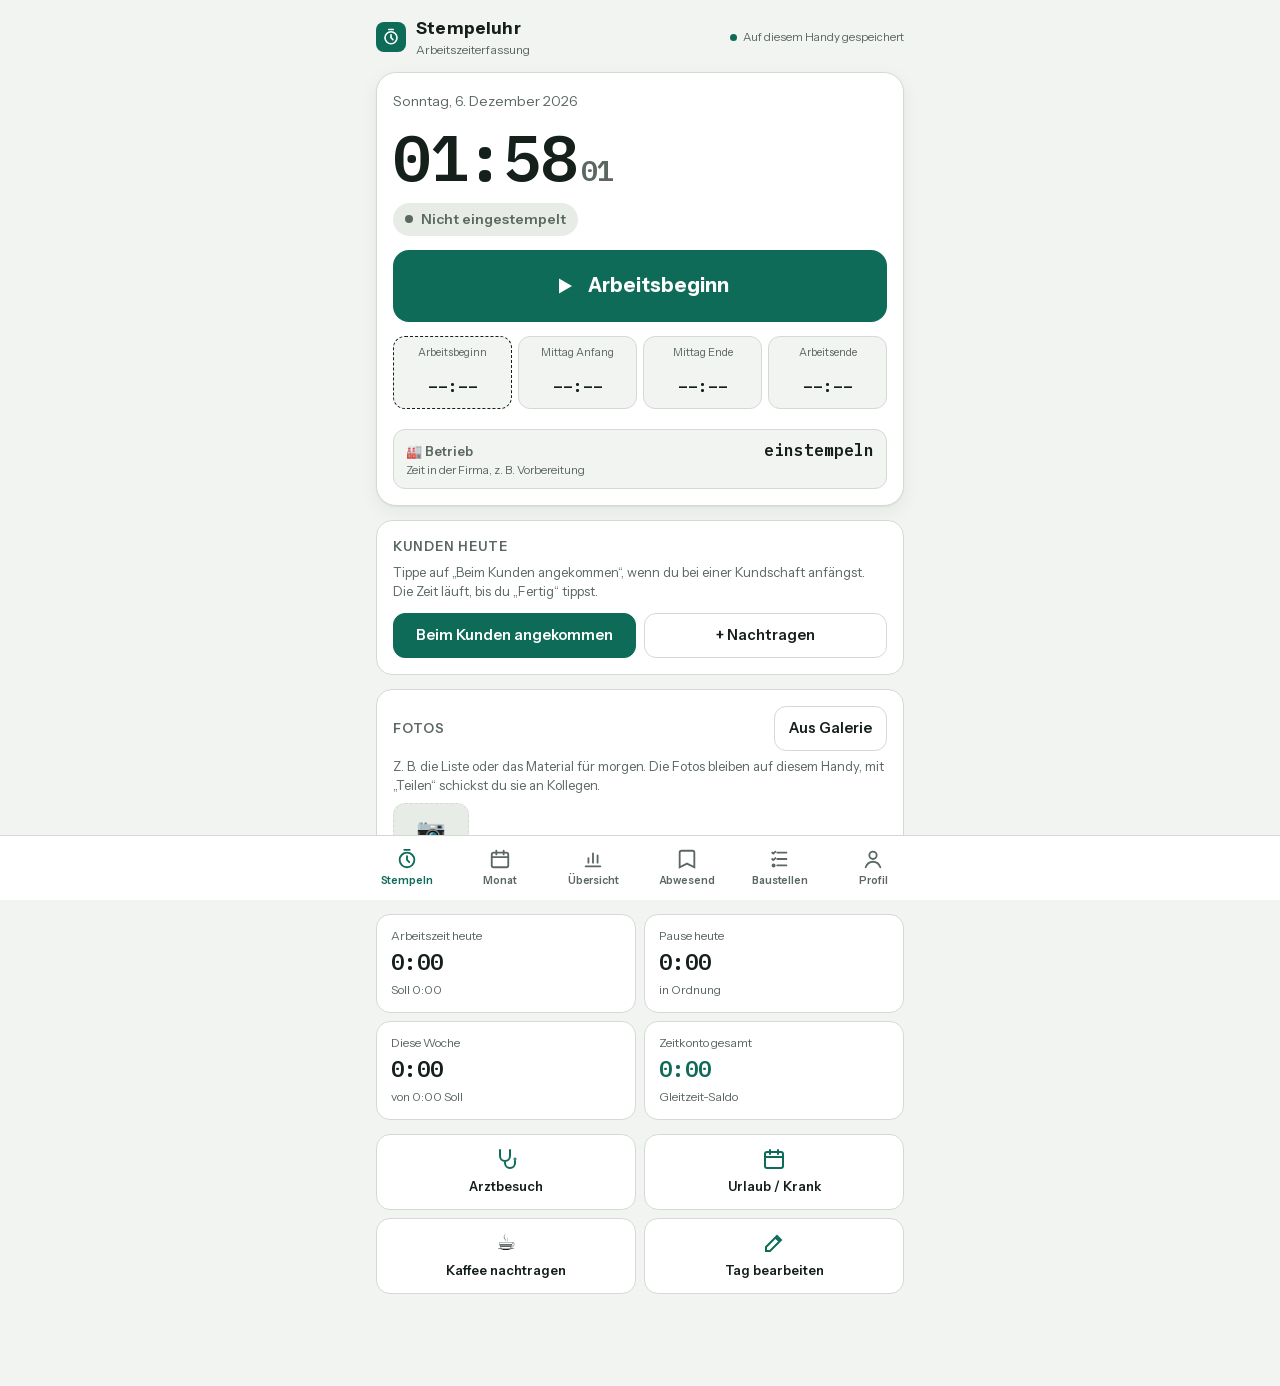
==== docs/index.html @ e5afd61f "v4.7: Firmencode ohne Groß/Klein und Leerzeichen, nach Code-Wechsel alles neu senden Co-Authored-By:" ====
<!doctype html><html lang="de"><head><meta charset="utf-8"><meta name="viewport" content="width=device-width,initial-scale=1,viewport-fit=cover"><title>Stempeluhr</title>
<link rel="manifest" href="manifest.webmanifest"><link rel="icon" href="icon-192.png"><link rel="apple-touch-icon" href="apple-touch-icon.png"><script>window.STEMPELUHR_OFFLINE=true;if("serviceWorker"in navigator)addEventListener("load",()=>navigator.serviceWorker.register("sw.js"));</script>
<style>:root{padding-top:env(safe-area-inset-top,0px);padding-bottom:env(safe-area-inset-bottom,0px)}body{margin:0;font:14px system-ui,sans-serif}img{max-width:100%}[hidden]{display:none!important}
@font-face {
  font-family: 'IBM Plex Mono';
  font-style: normal;
  font-weight: 500;
  font-display: block;
  src: url(fonts/f1.woff2) format('woff2');
  unicode-range: U+0100-02BA, U+02BD-02C5, U+02C7-02CC, U+02CE-02D7, U+02DD-02FF, U+0304, U+0308, U+0329, U+1D00-1DBF, U+1E00-1E9F, U+1EF2-1EFF, U+2020, U+20A0-20AB, U+20AD-20C4, U+2113, U+2C60-2C7F, U+A720-A7FF;
}
@font-face {
  font-family: 'IBM Plex Mono';
  font-style: normal;
  font-weight: 500;
  font-display: block;
  src: url(fonts/f2.woff2) format('woff2');
  unicode-range: U+0000-00FF, U+0131, U+0152-0153, U+02BB-02BC, U+02C6, U+02DA, U+02DC, U+0304, U+0308, U+0329, U+2000-206F, U+20AC, U+2122, U+2191, U+2193, U+2212, U+2215, U+FEFF, U+FFFD;
}
@font-face {
  font-family: 'IBM Plex Mono';
  font-style: normal;
  font-weight: 600;
  font-display: block;
  src: url(fonts/f3.woff2) format('woff2');
  unicode-range: U+0100-02BA, U+02BD-02C5, U+02C7-02CC, U+02CE-02D7, U+02DD-02FF, U+0304, U+0308, U+0329, U+1D00-1DBF, U+1E00-1E9F, U+1EF2-1EFF, U+2020, U+20A0-20AB, U+20AD-20C4, U+2113, U+2C60-2C7F, U+A720-A7FF;
}
@font-face {
  font-family: 'IBM Plex Mono';
  font-style: normal;
  font-weight: 600;
  font-display: block;
  src: url(fonts/f4.woff2) format('woff2');
  unicode-range: U+0000-00FF, U+0131, U+0152-0153, U+02BB-02BC, U+02C6, U+02DA, U+02DC, U+0304, U+0308, U+0329, U+2000-206F, U+20AC, U+2122, U+2191, U+2193, U+2212, U+2215, U+FEFF, U+FFFD;
}
@font-face {
  font-family: 'Instrument Sans';
  font-style: normal;
  font-weight: 400;
  font-stretch: 100%;
  font-display: block;
  src: url(fonts/f6.woff2) format('woff2');
  unicode-range: U+0100-02BA, U+02BD-02C5, U+02C7-02CC, U+02CE-02D7, U+02DD-02FF, U+0304, U+0308, U+0329, U+1D00-1DBF, U+1E00-1E9F, U+1EF2-1EFF, U+2020, U+20A0-20AB, U+20AD-20C4, U+2113, U+2C60-2C7F, U+A720-A7FF;
}
@font-face {
  font-family: 'Instrument Sans';
  font-style: normal;
  font-weight: 400;
  font-stretch: 100%;
  font-display: block;
  src: url(fonts/f5.woff2) format('woff2');
  unicode-range: U+0000-00FF, U+0131, U+0152-0153, U+02BB-02BC, U+02C6, U+02DA, U+02DC, U+0304, U+0308, U+0329, U+2000-206F, U+20AC, U+2122, U+2191, U+2193, U+2212, U+2215, U+FEFF, U+FFFD;
}
@font-face {
  font-family: 'Instrument Sans';
  font-style: normal;
  font-weight: 500;
  font-stretch: 100%;
  font-display: block;
  src: url(fonts/f6.woff2) format('woff2');
  unicode-range: U+0100-02BA, U+02BD-02C5, U+02C7-02CC, U+02CE-02D7, U+02DD-02FF, U+0304, U+0308, U+0329, U+1D00-1DBF, U+1E00-1E9F, U+1EF2-1EFF, U+2020, U+20A0-20AB, U+20AD-20C4, U+2113, U+2C60-2C7F, U+A720-A7FF;
}
@font-face {
  font-family: 'Instrument Sans';
  font-style: normal;
  font-weight: 500;
  font-stretch: 100%;
  font-display: block;
  src: url(fonts/f5.woff2) format('woff2');
  unicode-range: U+0000-00FF, U+0131, U+0152-0153, U+02BB-02BC, U+02C6, U+02DA, U+02DC, U+0304, U+0308, U+0329, U+2000-206F, U+20AC, U+2122, U+2191, U+2193, U+2212, U+2215, U+FEFF, U+FFFD;
}
@font-face {
  font-family: 'Instrument Sans';
  font-style: normal;
  font-weight: 600;
  font-stretch: 100%;
  font-display: block;
  src: url(fonts/f6.woff2) format('woff2');
  unicode-range: U+0100-02BA, U+02BD-02C5, U+02C7-02CC, U+02CE-02D7, U+02DD-02FF, U+0304, U+0308, U+0329, U+1D00-1DBF, U+1E00-1E9F, U+1EF2-1EFF, U+2020, U+20A0-20AB, U+20AD-20C4, U+2113, U+2C60-2C7F, U+A720-A7FF;
}
@font-face {
  font-family: 'Instrument Sans';
  font-style: normal;
  font-weight: 600;
  font-stretch: 100%;
  font-display: block;
  src: url(fonts/f5.woff2) format('woff2');
  unicode-range: U+0000-00FF, U+0131, U+0152-0153, U+02BB-02BC, U+02C6, U+02DA, U+02DC, U+0304, U+0308, U+0329, U+2000-206F, U+20AC, U+2122, U+2191, U+2193, U+2212, U+2215, U+FEFF, U+FFFD;
}
@font-face {
  font-family: 'Instrument Sans';
  font-style: normal;
  font-weight: 700;
  font-stretch: 100%;
  font-display: block;
  src: url(fonts/f6.woff2) format('woff2');
  unicode-range: U+0100-02BA, U+02BD-02C5, U+02C7-02CC, U+02CE-02D7, U+02DD-02FF, U+0304, U+0308, U+0329, U+1D00-1DBF, U+1E00-1E9F, U+1EF2-1EFF, U+2020, U+20A0-20AB, U+20AD-20C4, U+2113, U+2C60-2C7F, U+A720-A7FF;
}
@font-face {
  font-family: 'Instrument Sans';
  font-style: normal;
  font-weight: 700;
  font-stretch: 100%;
  font-display: block;
  src: url(fonts/f5.woff2) format('woff2');
  unicode-range: U+0000-00FF, U+0131, U+0152-0153, U+02BB-02BC, U+02C6, U+02DA, U+02DC, U+0304, U+0308, U+0329, U+2000-206F, U+20AC, U+2122, U+2191, U+2193, U+2212, U+2215, U+FEFF, U+FFFD;
}</style><meta name="theme-color" content="#0E6B57">
<meta name="apple-mobile-web-app-capable" content="yes">
<style>
/* Layout: one-screen phone app, scrolling content, fixed bottom tab bar, bottom sheets for editing */
:root {
  --bg: #F2F4F1;
  --surface: #FFFFFF;
  --surface-2: #E8ECE7;
  --ink: #15201B;
  --muted: #5B6862;
  --line: #D4DAD3;
  --accent: #0E6B57;
  --accent-ink: #FFFFFF;
  --accent-soft: #D6EBE3;
  --break: #A86200;
  --break-soft: #F6E6C9;
  --danger: #B3261E;
  --danger-soft: #F8DEDA;
  --blue: #2B5BA6;
  --blue-soft: #DCE6F6;
  --violet: #6A4BA8;
  --violet-soft: #E7E0F5;
  --shadow: 0 1px 2px rgba(20,32,27,.06), 0 6px 20px rgba(20,32,27,.06);
  --f-ui: "Instrument Sans", system-ui, -apple-system, "Segoe UI", Roboto, sans-serif;
  --f-num: "IBM Plex Mono", ui-monospace, "SF Mono", Menlo, Consolas, monospace;
  --nav-h: 64px;
}
@media (prefers-color-scheme: dark) {
  :root:not([data-theme="light"]) {
    --bg: #0E1412; --surface: #172019; --surface-2: #212C27; --ink: #E6ECE8; --muted: #9AA7A0; --line: #2D3934;
    --accent: #4FC3A1; --accent-ink: #062219; --accent-soft: #163A30;
    --break: #E9A949; --break-soft: #3A2B12; --danger: #F2877E; --danger-soft: #3E1D1A;
    --blue: #8DB2F0; --blue-soft: #1D2C45; --violet: #B9A2EC; --violet-soft: #2C2343;
    --shadow: 0 1px 2px rgba(0,0,0,.3); color-scheme: dark;
  }
}
:root[data-theme="dark"] {
  --bg: #0E1412; --surface: #172019; --surface-2: #212C27; --ink: #E6ECE8; --muted: #9AA7A0; --line: #2D3934;
  --accent: #4FC3A1; --accent-ink: #062219; --accent-soft: #163A30;
  --break: #E9A949; --break-soft: #3A2B12; --danger: #F2877E; --danger-soft: #3E1D1A;
  --blue: #8DB2F0; --blue-soft: #1D2C45; --violet: #B9A2EC; --violet-soft: #2C2343;
  --shadow: 0 1px 2px rgba(0,0,0,.3); color-scheme: dark;
}
* { box-sizing: border-box; }
html, body { height: 100%; }
body { background: var(--bg); color: var(--ink); font-family: var(--f-ui); font-size: 15px; line-height: 1.45; -webkit-tap-highlight-color: transparent; }
button, input, select, textarea { font: inherit; color: inherit; }
button { cursor: pointer; }
:focus-visible { outline: 2px solid var(--accent); outline-offset: 2px; }
.num { font-family: var(--f-num); font-variant-numeric: tabular-nums; }

.app { max-width: 560px; margin: 0 auto; padding-left: max(16px, env(safe-area-inset-left, 0px)); padding-right: max(16px, env(safe-area-inset-right, 0px)); padding-block: 12px calc(var(--nav-h) + 28px + env(safe-area-inset-bottom, 0px)); }
.topbar { display: flex; align-items: center; justify-content: space-between; gap: 12px; padding-block: 4px 14px; }
.brand { display: flex; align-items: center; gap: 10px; min-width: 0; }
.brand-mark { width: 30px; height: 30px; border-radius: 8px; background: var(--accent); color: var(--accent-ink); display: grid; place-items: center; flex: none; }
.brand h1 { font-size: 17px; margin: 0; letter-spacing: .01em; }
.brand small { display: block; color: var(--muted); font-size: 12px; white-space: nowrap; overflow: hidden; text-overflow: ellipsis; }
.sync { font-size: 11.5px; color: var(--muted); display: inline-flex; align-items: center; gap: 6px; white-space: nowrap; }
.sync i { width: 7px; height: 7px; border-radius: 50%; background: var(--muted); display: inline-block; }
.sync.cloud i { background: var(--accent); }
.sync.local i { background: var(--break); }
.sync.device i { background: var(--accent); }

.view { display: grid; gap: 14px; }
.card { background: var(--surface); border: 1px solid var(--line); border-radius: 16px; padding: 16px; }
.card h2 { font-size: 13px; text-transform: uppercase; letter-spacing: .07em; color: var(--muted); margin: 0 0 10px; font-weight: 600; }
.row { display: flex; align-items: center; justify-content: space-between; gap: 10px; }

/* Heute */
.clock-card { background: var(--surface); border: 1px solid var(--line); border-radius: 20px; padding: 18px 16px 16px; box-shadow: var(--shadow); display: grid; gap: 14px; }
.clock-date { color: var(--muted); font-size: 14px; }
.clock { font-family: var(--f-num); font-size: clamp(44px, 15vw, 64px); font-weight: 600; letter-spacing: -.02em; line-height: 1; font-variant-numeric: tabular-nums; }
.clock .sec { font-size: .45em; color: var(--muted); margin-left: 4px; }
.status { display: inline-flex; align-items: center; gap: 8px; padding: 6px 12px; border-radius: 999px; font-weight: 600; font-size: 14px; width: fit-content; background: var(--surface-2); color: var(--muted); }
.status i { width: 8px; height: 8px; border-radius: 50%; background: currentColor; }
.status.work { background: var(--accent-soft); color: var(--accent); }
.status.work i { animation: pulse 1.6s ease-in-out infinite; }
.status.pause { background: var(--break-soft); color: var(--break); }
@keyframes pulse { 50% { opacity: .35; } }
@media (prefers-reduced-motion: reduce) { .status.work i { animation: none; } }
.big-btn { width: 100%; min-height: 72px; border: 0; border-radius: 16px; font-size: 20px; font-weight: 700; display: flex; align-items: center; justify-content: center; gap: 12px; background: var(--accent); color: var(--accent-ink); transition: transform .08s; }
.big-btn:active { transform: scale(.985); }
.big-btn.pause { background: var(--break); color: var(--surface); }
.big-btn.end { background: var(--ink); color: var(--bg); }
.big-btn.done { background: var(--surface-2); color: var(--muted); font-size: 16px; font-weight: 600; }
.btn-row { display: flex; gap: 8px; flex-wrap: wrap; }
.btn { border: 1px solid var(--line); background: var(--surface); border-radius: 12px; padding: 11px 14px; font-weight: 600; font-size: 14.5px; min-height: 44px; display: inline-flex; align-items: center; justify-content: center; gap: 8px; }
.btn.grow { flex: 1 1 0; }
.btn.primary { background: var(--accent); color: var(--accent-ink); border-color: var(--accent); }
.btn.danger { color: var(--danger); border-color: var(--danger); background: transparent; }
.btn.ghost { border-color: transparent; background: transparent; color: var(--muted); }
.btn svg, .big-btn svg { flex: none; }

.stamps { display: grid; grid-template-columns: repeat(4, minmax(0,1fr)); gap: 6px; }
.stamp { border: 1px solid var(--line); border-radius: 12px; padding: 9px 6px; text-align: center; background: var(--bg); }
.stamp span { display: block; font-size: 11px; hyphens: auto; overflow-wrap: anywhere; color: var(--muted); line-height: 1.2; min-height: 2.4em; }
.stamp b { display: block; font-family: var(--f-num); font-size: 17px; font-weight: 600; margin-top: 2px; }
.stamp.set { border-color: var(--accent); background: var(--accent-soft); }
.stamp.set span { color: var(--accent); }
.stamp.next { border-style: dashed; border-color: var(--ink); }
.stamp-betr { width: 100%; margin-top: 6px; display: grid; grid-template-columns: auto 1fr; grid-template-areas: "l v" "s s"; gap: 0 10px; align-items: baseline; text-align: left; border: 1px solid var(--line); border-radius: 12px; padding: 9px 12px; background: var(--bg); color: inherit; font: inherit; }
.stamp-betr span { grid-area: l; font-size: 13px; font-weight: 600; color: var(--muted); }
.stamp-betr b { grid-area: v; text-align: right; font-family: var(--f-num); font-size: 16px; font-weight: 600; }
.stamp-betr small { grid-area: s; font-size: 11.5px; color: var(--muted); }
.stamp-betr.set { border-color: var(--accent); background: var(--accent-soft); }
.stamp-betr.run { border-color: var(--blue); background: var(--blue-soft); }
.stamp-betr.run span, .stamp-betr.run b { color: var(--blue); }

.tiles { display: grid; grid-template-columns: repeat(2, minmax(0,1fr)); gap: 8px; }
.tile { background: var(--surface); border: 1px solid var(--line); border-radius: 14px; padding: 12px 14px; min-width: 0; }
.tile span { display: block; font-size: 12px; color: var(--muted); }
.tile b { display: block; font-family: var(--f-num); font-size: 22px; font-weight: 600; margin-top: 2px; font-variant-numeric: tabular-nums; }
.tile small { color: var(--muted); font-size: 12px; }
.pos { color: var(--accent); }
.neg { color: var(--danger); }

.note { border-radius: 12px; padding: 10px 12px; font-size: 13.5px; background: var(--break-soft); color: var(--ink); border: 1px solid var(--break); }
.note.info { background: var(--blue-soft); border-color: var(--blue); }
.hint { font-size: 13px; color: var(--muted); margin: 0; }

.quick { display: grid; grid-template-columns: repeat(2, minmax(0,1fr)); gap: 8px; }
.quick button { border: 1px solid var(--line); background: var(--surface); border-radius: 14px; padding: 12px 6px; display: grid; justify-items: center; gap: 6px; font-size: 13px; font-weight: 600; min-height: 76px; }
.quick button svg { color: var(--accent); }
.quick button .qi { font-size: 22px; line-height: 24px; }

/* Chips */
.chip { display: inline-flex; align-items: center; padding: 2px 8px; border-radius: 999px; font-size: 12px; font-weight: 600; white-space: nowrap; background: var(--surface-2); color: var(--muted); }
.chip.k-work { background: var(--accent-soft); color: var(--accent); }
.chip.k-blue { background: var(--blue-soft); color: var(--blue); }
.chip.k-red { background: var(--danger-soft); color: var(--danger); }
.chip.k-violet { background: var(--violet-soft); color: var(--violet); }
.chip.k-warn { background: var(--break-soft); color: var(--break); }

/* Monat */
.month-nav { display: flex; align-items: center; justify-content: space-between; gap: 8px; }
.month-nav h2 { margin: 0; font-size: 20px; text-transform: none; letter-spacing: 0; color: var(--ink); }
.icon-btn { width: 44px; height: 44px; border-radius: 12px; border: 1px solid var(--line); background: var(--surface); display: grid; place-items: center; }
.days { background: var(--surface); border: 1px solid var(--line); border-radius: 16px; overflow: hidden; }
.day { display: grid; grid-template-columns: 46px minmax(0,1fr) auto; gap: 10px; align-items: center; padding: 10px 12px; border-bottom: 1px solid var(--line); width: 100%; background: none; border-left: 0; border-right: 0; border-top: 0; text-align: left; }
.day:last-child { border-bottom: 0; }
.day.weekend { background: var(--bg); }
.day.today { box-shadow: inset 3px 0 0 var(--accent); }
.day .d { font-weight: 700; line-height: 1.1; }
.day .d small { display: block; font-weight: 500; color: var(--muted); font-size: 12px; }
.day .mid { min-width: 0; display: grid; gap: 3px; }
.day .times { font-family: var(--f-num); font-size: 13px; color: var(--muted); white-space: nowrap; overflow: hidden; text-overflow: ellipsis; }
.day .tags { display: flex; gap: 4px; flex-wrap: wrap; }
.day .right { text-align: right; font-family: var(--f-num); font-variant-numeric: tabular-nums; }
.day .right b { display: block; font-size: 15px; }
.day .right small { font-size: 12px; }
.future { opacity: .62; }

/* Forms */
.field { display: grid; gap: 5px; }
.field label, .lbl { font-size: 12.5px; font-weight: 600; color: var(--muted); }
.field input, .field select, .field textarea { width: 100%; min-height: 46px; border: 1px solid var(--line); background: var(--bg); border-radius: 12px; padding: 10px 12px; font-size: 16px; }
.field textarea { min-height: 70px; resize: vertical; }
.grid2 { display: grid; grid-template-columns: repeat(2, minmax(0,1fr)); gap: 10px; }
.grid4 { display: grid; grid-template-columns: repeat(2, minmax(0,1fr)); gap: 10px; }
.field input, .field select { min-width: 0; }
.week-soll { display: grid; grid-template-columns: repeat(7, minmax(0,1fr)); gap: 4px; }
.week-soll .field input { padding: 8px 2px; font-size: 13px; text-align: center; min-height: 42px; }
.week-soll .field label { text-align: center; }
.wt-day { justify-items: center; align-items: center; gap: 4px; font-size: 13px; }
.wt-day input { width: 22px; height: 22px; min-height: 0; accent-color: var(--accent, #2563eb); }
.check { display: flex; align-items: center; gap: 10px; min-height: 44px; font-weight: 500; }
.check input { width: 22px; height: 22px; accent-color: var(--accent); }
.form { display: grid; gap: 12px; }
.err { color: var(--danger); font-size: 13.5px; font-weight: 600; }
.abs-row { display: grid; grid-template-columns: minmax(0,1.4fr) minmax(0,1fr) minmax(0,1fr) 40px; gap: 6px; align-items: end; }
.abs-row .field select, .abs-row .field input { padding: 8px 6px; font-size: 14px; }
.abs-row .icon-btn { width: 40px; height: 46px; }
.earn-out { display: grid; gap: 2px; margin-top: 12px; padding: 12px 14px; border-radius: 12px; background: var(--bg); }
.earn-out span { color: var(--muted); font-size: 13.5px; }
.earn-out b { font-size: 26px; letter-spacing: -.01em; }
.earn-out small { color: var(--muted); font-size: 12.5px; }
.closed-badge { display: flex; align-items: center; gap: 6px; font-size: 13px; font-weight: 600; color: var(--accent); margin: -4px 0 10px; }
.closed-badge svg { width: 16px; height: 16px; }
.closed-card { border-color: var(--accent); }
.ytbl { display: grid; }
.ytr { display: grid; grid-template-columns: minmax(0,1.4fr) 0.6fr 1fr 1fr; gap: 6px; align-items: center; padding: 10px 2px; border: 0; border-bottom: 1px solid var(--line); background: none; text-align: left; font: inherit; color: inherit; width: 100%; }
.ytr:last-child { border-bottom: 0; }
.ytr span:not(:first-child) { text-align: right; font-family: var(--f-num); font-variant-numeric: tabular-nums; }
.ytr .ok svg { width: 14px; height: 14px; color: var(--accent); vertical-align: -2px; }
.yth { font-size: 12px; font-weight: 600; color: var(--muted); padding-top: 0; }
.kp-row { display: flex; gap: 8px; margin-top: 10px; }
.foto-strip { display: flex; gap: 8px; overflow-x: auto; padding-bottom: 4px; }
.foto-th { flex: 0 0 auto; width: 76px; height: 76px; border-radius: 12px; overflow: hidden; border: 1px solid var(--line); padding: 0; background: var(--surface-2); }
.foto-th img { width: 100%; height: 100%; object-fit: cover; display: block; }
.foto-add { display: grid; place-items: center; align-content: center; gap: 2px; font-size: 24px; color: var(--accent); border-style: dashed; }
.foto-add span { font-size: 12px; font-weight: 600; }
.foto-big { width: 100%; max-height: 62vh; object-fit: contain; border-radius: 12px; background: #000; margin: 6px 0 12px; }
.std-form { display: grid; gap: 6px; margin-top: 14px; }
.std-form label { font-weight: 600; }
.std-row { display: flex; gap: 8px; }
.std-row input { flex: 1; width: 0; min-width: 0; font-size: 22px; font-weight: 600; text-align: center; padding: 12px; border-radius: 12px; border: 1.5px solid var(--line, #ccc); background: var(--surface); color: var(--ink, inherit); }
.std-form small { color: var(--muted); }
.fn-list { display: grid; gap: 0; }
.fn-list .check { min-height: 40px; font-size: 14.5px; }
.kp-btn { background: var(--break-soft); border-color: var(--break); }
.kp-erow { display: grid; grid-template-columns: minmax(0,1fr) minmax(0,1fr) 44px; gap: 8px; align-items: end; }
.kp-erow .icon-btn { width: 44px; height: 46px; }
.kd-open { cursor: pointer; min-width: 0; }
.knr { display: inline-block; font-family: var(--f-num); font-size: 12px; font-weight: 600; padding: 1px 6px; border-radius: 6px; background: var(--blue-soft); color: var(--blue); vertical-align: 1px; }
.ks-row { width: 100%; border: 0; border-bottom: 1px solid var(--line); background: none; text-align: left; font: inherit; color: inherit; }
.ks-row svg { color: var(--muted); width: 18px; }
.mat { margin-top: 4px; font-size: 13px; color: var(--break); font-weight: 600; }
.todo-hint { margin-top: 4px; font-size: 13px; color: var(--accent); font-weight: 600; }
.bs-head { display: flex; align-items: baseline; justify-content: space-between; gap: 8px; padding-bottom: 8px; border-bottom: 2px solid var(--accent); }
.bs-head b { font-size: 17px; line-height: 1.3; }
.bs-head small { color: var(--muted); font-size: 12.5px; white-space: nowrap; }
.bs-head.heute { border-bottom-color: var(--break); }
.bs-lbl { margin: 12px 0 0; font-size: 11.5px; font-weight: 700; letter-spacing: .06em; text-transform: uppercase; color: var(--muted); }
.bs-row { display: flex; align-items: center; gap: 8px; min-height: 44px; border-bottom: 1px solid var(--line); }
.bs-row .bs-t { flex: 1; min-width: 0; font-size: 15.5px; line-height: 1.35; padding: 8px 0; overflow-wrap: anywhere; cursor: text; }
.bs-row.done .bs-t { text-decoration: line-through; color: var(--muted); }
.bs-chk { flex: none; width: 28px; height: 28px; border-radius: 7px; border: 2px solid var(--muted); background: none; display: grid; place-items: center; color: var(--accent-ink); padding: 0; }
.bs-row.done .bs-chk { background: var(--accent); border-color: var(--accent); }
.bs-x { flex: none; width: 34px; height: 34px; border: 0; background: none; color: var(--muted); font-size: 20px; padding: 0; }
.bs-add { display: flex; align-items: center; gap: 8px; min-height: 44px; border-bottom: 1px dashed var(--line); }
.bs-add input { flex: 1; min-width: 0; border: 0; background: none; color: var(--ink); font: inherit; font-size: 15.5px; padding: 10px 0; outline: none; }
.bs-add input::placeholder { color: var(--muted); }
.bs-add button { flex: none; width: 34px; height: 34px; border-radius: 9px; border: 0; background: var(--accent-soft); color: var(--accent); font-size: 20px; font-weight: 700; padding: 0; }
.bs-done { margin-top: 10px; }
.bs-done summary { font-size: 13px; color: var(--muted); cursor: pointer; padding: 6px 0; }
.bs-foot { display: flex; justify-content: flex-end; margin-top: 8px; }
.pw-wrap { position: relative; }
.eye-btn { border: 0; background: none; font-size: 20px; width: 44px; height: 40px; padding: 0; vertical-align: middle; margin: -10px 0; }
.pw-wrap input { width: 100%; padding-right: 52px; }
.pw-eye { position: absolute; right: 4px; top: 50%; transform: translateY(-50%); width: 44px; height: 40px; border: 0; background: none; font-size: 20px; padding: 0; }
.bs-by { display: inline-block; margin-left: 6px; font-size: 11.5px; font-weight: 600; color: var(--blue); background: var(--blue-soft); border-radius: 6px; padding: 0 5px; vertical-align: 1px; }
.sk-thumbs { display: flex; gap: 8px; overflow-x: auto; padding: 8px 0 4px; }
.sk-th { flex: none; width: 92px; height: 138px; border-radius: 10px; border: 1px solid var(--line); padding: 0; background: #fff; overflow: hidden; }
.sk-th img { width: 100%; height: 100%; display: block; }
.sk-th.sk-new { background: var(--surface-2); color: var(--accent); font-weight: 700; font-size: 13px; display: grid; place-items: center; align-content: center; gap: 2px; }
.sk-th.sk-new span { font-size: 28px; line-height: 1; }
#sk-root { position: fixed; inset: 0; z-index: 60; background: var(--bg); display: flex; flex-direction: column; padding: env(safe-area-inset-top, 0px) env(safe-area-inset-right, 0px) env(safe-area-inset-bottom, 0px) env(safe-area-inset-left, 0px); }
.sk-top { display: flex; align-items: center; gap: 8px; padding: 8px 12px; }
.sk-top b { flex: 1; min-width: 0; font-size: 15px; overflow: hidden; text-overflow: ellipsis; white-space: nowrap; }
.sk-wrap { flex: 1; min-height: 0; display: grid; place-items: center; padding: 0 8px; }
#sk-cv { touch-action: none; border-radius: 6px; box-shadow: 0 1px 6px rgba(0,0,0,.25); background: #fff; }
.sk-tools { display: grid; grid-template-columns: repeat(8, 1fr); gap: 4px; padding: 8px 8px 4px; }
.sk-tools button, .sk-row2 button { border: 1px solid var(--line); background: var(--surface); color: var(--ink); border-radius: 10px; min-height: 48px; padding: 2px 0; display: grid; place-items: center; align-content: center; gap: 1px; font-size: 10px; font-weight: 600; }
.sk-tools button b { font-size: 19px; line-height: 1.1; font-weight: 700; }
.sk-tools button[aria-pressed="true"] { background: var(--accent); color: var(--accent-ink); border-color: var(--accent); }
.sk-row2 { display: flex; gap: 6px; padding: 0 8px 8px; align-items: center; }
.sk-row2 button { min-height: 40px; padding: 0 12px; font-size: 13px; }
.sk-row2 .sk-col { width: 32px; height: 32px; border-radius: 50%; border: 3px solid var(--surface); box-shadow: 0 0 0 1px var(--line); padding: 0 !important; min-height: 0 !important; }
.sk-row2 .sk-col[aria-pressed="true"] { box-shadow: 0 0 0 3px var(--accent); }
.sk-row2 .grow { flex: 1; }
.kd-acts { display: flex; gap: 6px; align-items: center; }
#print-root { position: fixed; inset: 0; z-index: 60; overflow: auto; background: var(--bg); padding: 12px 12px 40px; }
.pr-bar { position: sticky; top: 0; display: flex; gap: 8px; padding: 8px 0; background: var(--bg); z-index: 1; }
.pr-hint { font-size: 13px; color: var(--muted); margin: 0 0 10px; }
.linkbtn { border: 0; background: none; padding: 0; color: var(--accent); font: inherit; font-weight: 600; text-decoration: underline; }
.pr-page { background: #fff; color: #111; border-radius: 8px; padding: 14px; overflow-x: auto; box-shadow: 0 1px 4px rgba(0,0,0,.15); }
body.printing { overflow: hidden; }
@media print {
  @page { size: A4 portrait; margin: 10mm 9mm; }
  body.printing > *:not(#print-root) { display: none !important; }
  html, body.printing { background: #fff !important; }
  body.printing #print-root { position: static; overflow: visible; padding: 0; background: #fff; }
  body.printing .pr-bar, body.printing .pr-hint { display: none !important; }
  body.printing .pr-page { box-shadow: none; padding: 0; border-radius: 0; overflow: visible; }
}
.kd-tbl { border: 1px solid var(--line); border-radius: 14px; overflow: hidden; background: var(--surface); }
.kd-cap { display: flex; align-items: center; justify-content: space-between; gap: 8px; padding: 8px 8px 8px 12px; background: var(--bg); border-bottom: 1px solid var(--line); }
.kd-cap b { font-size: 14px; }
.kd-cap small { color: var(--muted); font-size: 12.5px; font-weight: 500; margin-left: 6px; }
.kd-plus { width: 40px; height: 40px; border-radius: 50%; border: 0; background: var(--accent); color: #fff; font-size: 26px; line-height: 1; display: grid; place-items: center; font-weight: 500; }
.kd-tr { display: grid; grid-template-columns: minmax(0,1fr) 72px 72px 32px; gap: 4px; align-items: center; padding: 5px 6px; border-bottom: 1px solid var(--line); }
.kd-tr:last-child { border-bottom: 0; }
.kd-tr .kd-note { grid-column: 1 / -1; min-height: 38px; font-size: 14px; }
.kd-th { font-size: 12px; font-weight: 600; color: var(--muted); padding-top: 6px; padding-bottom: 6px; }
.kd-th span { padding-left: 4px; }
.kd-tr input { width: 100%; min-width: 0; min-height: 42px; border: 1px solid var(--line); background: var(--bg); border-radius: 10px; padding: 6px 6px; font-size: 15px; }
.kd-tr input[type=time] { padding: 6px 2px; text-align: center; }
.kd-tr input[type=time]::-webkit-calendar-picker-indicator { display: none; }
.no-picker .kd-tr input[type=time]::-webkit-calendar-picker-indicator { display: block; }
.kd-tr .icon-btn { width: 32px; height: 42px; border-radius: 10px; }
.kd-empty { padding: 12px; color: var(--muted); font-size: 13.5px; }

.list { display: grid; }
.li { display: grid; grid-template-columns: minmax(0,1fr) auto; gap: 8px; align-items: center; padding: 10px 0; border-bottom: 1px solid var(--line); }
.li:last-child { border-bottom: 0; }
.li small { color: var(--muted); display: block; font-size: 12.5px; }

.kv { display: grid; grid-template-columns: minmax(0,1fr) auto; gap: 6px 12px; font-size: 14.5px; }
.kv dt { color: var(--muted); }
.kv dd { margin: 0; text-align: right; font-family: var(--f-num); font-variant-numeric: tabular-nums; font-weight: 600; }
.kv .sep { grid-column: 1 / -1; border-top: 1px solid var(--line); margin: 4px 0; }

/* Nav */
.nav { position: fixed; left: 0; right: 0; bottom: 0; z-index: 20; background: var(--surface); border-top: 1px solid var(--line); padding-bottom: env(safe-area-inset-bottom, 0px); padding-left: env(safe-area-inset-left, 0px); padding-right: env(safe-area-inset-right, 0px); }
.nav-in { max-width: 560px; margin: 0 auto; display: grid; grid-template-columns: repeat(5, 1fr); height: var(--nav-h); }
.nav button { border: 0; background: none; display: grid; justify-items: center; align-content: center; gap: 3px; font-size: 11.5px; font-weight: 600; color: var(--muted); min-width: 0; padding: 0 1px; white-space: nowrap; overflow: hidden; text-overflow: ellipsis; }
.nav-in.n6 button { font-size: 10.5px; letter-spacing: -.1px; }
.nav button[aria-current="page"] { color: var(--accent); }

/* Sheet */
.scrim { position: fixed; inset: 0; background: rgba(8,14,12,.45); z-index: 40; display: flex; align-items: flex-end; justify-content: center; }
.sheet { background: var(--surface); width: 100%; max-width: 560px; max-height: 92%; overflow-y: auto; border-radius: 22px 22px 0 0; padding: 8px max(16px, env(safe-area-inset-left, 0px)) calc(20px + env(safe-area-inset-bottom, 0px)) max(16px, env(safe-area-inset-right, 0px)); }
.sheet .grab { width: 40px; height: 5px; background: var(--line); border-radius: 3px; margin: 4px auto 12px; }
.sheet h3 { margin: 0 0 4px; font-size: 19px; }
.sheet .sub { color: var(--muted); margin: 0 0 14px; font-size: 13.5px; }
.sheet-actions { display: flex; gap: 8px; margin-top: 16px; flex-wrap: wrap; }
.sheet textarea.out { width: 100%; min-height: 200px; font-family: var(--f-num); font-size: 12px; border-radius: 12px; border: 1px solid var(--line); background: var(--bg); padding: 10px; }

.toast { position: fixed; left: 50%; transform: translateX(-50%); bottom: calc(var(--nav-h) + 14px + env(safe-area-inset-bottom, 0px)); z-index: 50; background: var(--ink); color: var(--bg); border-radius: 14px; padding: 10px 10px 10px 16px; display: flex; align-items: center; gap: 12px; font-size: 14px; font-weight: 500; width: min(520px, calc(100% - 32px)); box-shadow: 0 8px 24px rgba(0,0,0,.25); }
.toast button { margin-left: auto; border: 0; background: transparent; color: var(--accent-soft); font-weight: 700; padding: 8px 10px; }
.toast span { flex: 1; min-width: 0; }

.empty { text-align: center; padding: 20px 8px; color: var(--muted); font-size: 14px; }
</style>

</head><body>
<div class="app">
  <header class="topbar">
    <div class="brand">
      <div class="brand-mark" aria-hidden="true">
        <svg width="18" height="18" viewBox="0 0 24 24" fill="none" stroke="currentColor" stroke-width="2.2" stroke-linecap="round"><circle cx="12" cy="13" r="8"/><path d="M12 9v4l2.5 2.5M9 2h6"/></svg>
      </div>
      <div style="min-width:0"><h1>Stempeluhr</h1><small id="who">Arbeitszeiterfassung</small></div>
    </div>
    <span class="sync" id="sync"><i></i><span>Lädt …</span></span>
  </header>
  <main id="view" class="view" aria-live="polite"></main>
</div>

<nav class="nav" aria-label="Hauptmenü">
  <div class="nav-in">
    <button id="nav-heute" data-tab="heute"><svg width="22" height="22" viewBox="0 0 24 24" fill="none" stroke="currentColor" stroke-width="2" stroke-linecap="round"><circle cx="12" cy="13" r="8"/><path d="M12 9v4l2.5 2.5M9 2h6"/></svg>Stempeln</button>
    <button id="nav-monat" data-tab="monat"><svg width="22" height="22" viewBox="0 0 24 24" fill="none" stroke="currentColor" stroke-width="2" stroke-linecap="round"><rect x="3" y="5" width="18" height="16" rx="2"/><path d="M3 10h18M8 3v4M16 3v4"/></svg>Monat</button>
    <button id="nav-jahr" data-tab="jahr"><svg width="22" height="22" viewBox="0 0 24 24" fill="none" stroke="currentColor" stroke-width="2" stroke-linecap="round"><path d="M4 20h16M7 16v-5M12 16V6M17 16v-8"/></svg>Übersicht</button>
    <button id="nav-abw" data-tab="abw"><svg width="22" height="22" viewBox="0 0 24 24" fill="none" stroke="currentColor" stroke-width="2" stroke-linecap="round"><path d="M4 21V5a2 2 0 0 1 2-2h12a2 2 0 0 1 2 2v16l-8-4z"/></svg>Abwesend</button>
    <button id="nav-baust" data-tab="baust"><svg width="22" height="22" viewBox="0 0 24 24" fill="none" stroke="currentColor" stroke-width="2" stroke-linecap="round" stroke-linejoin="round"><path d="M9 5h10M9 12h10M9 19h10"/><path d="M3.5 5l1.2 1.2L7 4M3.5 12l1.2 1.2L7 11"/><circle cx="5" cy="19" r="1.2"/></svg>Baustellen</button>
    <button id="nav-profil" data-tab="profil"><svg width="22" height="22" viewBox="0 0 24 24" fill="none" stroke="currentColor" stroke-width="2" stroke-linecap="round"><circle cx="12" cy="8" r="4"/><path d="M4 21c1.5-4 4.5-6 8-6s6.5 2 8 6"/></svg>Profil</button>
  </div>
</nav>

<div id="print-root" hidden></div>
<div id="sheet-root"></div>
<div id="toast-root"></div>
<input type="file" id="import-file" accept="application/json,.json" hidden>
<input type="file" id="foto-cam" accept="image/*" capture="environment" hidden>
<input type="file" id="foto-file" accept="image/*" multiple hidden>

<script>
(() => {
"use strict";

/* ---------- Stammdaten ---------- */
const KINDS = {
  arbeit:      { label: "Arbeitstag", credit: "work", cls: "k-work" },
  urlaub:      { label: "Urlaub", credit: "soll", cls: "k-blue", vac: 1 },
  urlaub_halb: { label: "Urlaub ½ Tag", credit: "half", cls: "k-blue", vac: 0.5 },
  krank:       { label: "Krankenstand", credit: "soll", cls: "k-red", beleg: true },
  unfall:      { label: "Arbeitsunfall", credit: "soll", cls: "k-red", beleg: true },
  pflege:      { label: "Pflegefreistellung", credit: "soll", cls: "k-red", beleg: true },
  za:          { label: "Zeitausgleich", credit: "none", cls: "k-violet" },
  schule:      { label: "Schulung / Berufsschule", credit: "soll", cls: "k-violet" },
  sonder:      { label: "Sonderurlaub", credit: "soll", cls: "k-violet", beleg: true, hint: "Hochzeit, Geburt, Todesfall, Umzug" },
  feiertag:    { label: "Feiertag", credit: "nosoll", cls: "" },
  unbezahlt:   { label: "Unbezahlter Urlaub", credit: "nosoll", cls: "" },
  frei:        { label: "Frei (kein Arbeitstag)", credit: "nosoll", cls: "" },
};
const PARTIAL = {
  arzt:       { label: "Arztbesuch", paid: true },
  behoerde:   { label: "Behördenweg", paid: true },
  verh:       { label: "Sonst. Dienstverhinderung", paid: true },
  dienstgang: { label: "Dienstgang / Außentermin", paid: true },
  privat:     { label: "Privat (unbezahlt)", paid: false },
};
const ORTE = { betrieb: "Betrieb", homeoffice: "Homeoffice", dienstreise: "Dienstreise", aussendienst: "Außendienst / Baustelle", kunde: "Beim Kunden" };
const WD = ["So", "Mo", "Di", "Mi", "Do", "Fr", "Sa"];
const WD_LONG = ["Sonntag", "Montag", "Dienstag", "Mittwoch", "Donnerstag", "Freitag", "Samstag"];
const MONTHS = ["Jänner", "Februar", "März", "April", "Mai", "Juni", "Juli", "August", "September", "Oktober", "November", "Dezember"];
const MONTHS_DE = ["Januar"].concat(MONTHS.slice(1));
const STAMP_SHORT = { in: "Arbeits&shy;beginn", ls: "Mittag Anfang", le: "Mittag Ende", out: "Arbeits&shy;ende" };
const STAMP_LABELS = { in: "Arbeitsbeginn", ls: "Mittag Anfang", le: "Mittag Ende", out: "Arbeitsende" };

/* ---------- Helfer ---------- */
const pad = n => String(n).padStart(2, "0");
const dsOf = d => `${d.getFullYear()}-${pad(d.getMonth() + 1)}-${pad(d.getDate())}`;
const parseDs = ds => { const [y, m, d] = ds.split("-").map(Number); return new Date(y, m - 1, d); };
const addDays = (ds, n) => { const d = parseDs(ds); d.setDate(d.getDate() + n); return dsOf(d); };
const todayDs = () => dsOf(new Date());
const nowHM = () => { const d = new Date(); return `${pad(d.getHours())}:${pad(d.getMinutes())}`; };
const toMin = hm => { if (!hm) return null; const [h, m] = hm.split(":").map(Number); return h * 60 + m; };
const nowMin = () => { const d = new Date(); return d.getHours() * 60 + d.getMinutes(); };
const hm = m => { const s = m < 0 ? "−" : ""; m = Math.abs(Math.round(m)); return `${s}${Math.floor(m / 60)}:${pad(m % 60)}`; };
const hmSigned = m => (m > 0 ? "+" : "") + hm(m);
const dec = m => (Math.round(m / 60 * 100) / 100).toFixed(2).replace(".", ",");
const dec2 = v => v.toFixed(2).replace(".", ",");
const esc = s => String(s ?? "").replace(/[&<>"']/g, c => ({ "&": "&amp;", "<": "&lt;", ">": "&gt;", '"': "&quot;", "'": "&#39;" }[c]));
const monthName = (mk, region) => { const [y, m] = mk.split("-").map(Number); return `${(region === "DE" ? MONTHS_DE : MONTHS)[m - 1]} ${y}`; };
const daysInMonth = mk => { const [y, m] = mk.split("-").map(Number); return new Date(y, m, 0).getDate(); };
const clone = o => JSON.parse(JSON.stringify(o));
const $ = id => document.getElementById(id);

/* ---------- Feiertage ---------- */
function easter(y) {
  const a = y % 19, b = Math.floor(y / 100), c = y % 100, d = Math.floor(b / 4), e = b % 4, f = Math.floor((b + 8) / 25),
    g = Math.floor((b - f + 1) / 3), h = (19 * a + b - d - g + 15) % 30, i = Math.floor(c / 4), k = c % 4,
    l = (32 + 2 * e + 2 * i - h - k) % 7, m = Math.floor((a + 11 * h + 22 * l) / 451),
    mo = Math.floor((h + l - 7 * m + 114) / 31), da = ((h + l - 7 * m + 114) % 31) + 1;
  return dsOf(new Date(y, mo - 1, da));
}
const holCache = {};
function holidays(y, region) {
  const key = y + region;
  if (holCache[key]) return holCache[key];
  const E = easter(y), map = {};
  const fix = (md, n) => map[`${y}-${md}`] = n, rel = (off, n) => map[addDays(E, off)] = n;
  if (region === "AT") {
    fix("01-01", "Neujahr"); fix("01-06", "Heilige Drei Könige"); rel(1, "Ostermontag"); fix("05-01", "Staatsfeiertag");
    rel(39, "Christi Himmelfahrt"); rel(50, "Pfingstmontag"); rel(60, "Fronleichnam"); fix("08-15", "Mariä Himmelfahrt");
    fix("10-26", "Nationalfeiertag"); fix("11-01", "Allerheiligen"); fix("12-08", "Mariä Empfängnis");
    fix("12-25", "Christtag"); fix("12-26", "Stefanitag");
  } else if (region === "DE") {
    fix("01-01", "Neujahr"); rel(-2, "Karfreitag"); rel(1, "Ostermontag"); fix("05-01", "Tag der Arbeit");
    rel(39, "Christi Himmelfahrt"); rel(50, "Pfingstmontag"); fix("10-03", "Tag der Deutschen Einheit");
    fix("12-25", "1. Weihnachtstag"); fix("12-26", "2. Weihnachtstag");
  }
  return holCache[key] = map;
}
const holidayName = ds => holidays(+ds.slice(0, 4), S.settings.region)[ds] || null;

/* ---------- Zustand & Speicherung ---------- */
const LS_KEY = "stempeluhr.v1";
const defaultSettings = () => ({
  name: "", persnr: "", firma: "", region: "AT",
  soll: [480, 480, 480, 480, 390, 0, 0], // Mo..So in Minuten
  erfassung: "zeit", // "stunden": nur Gesamtstunden pro Tag
  modell: "tage", wochenMin: 1800, wochenTage: [1, 1, 1, 1, 1, 0, 0], // modell "woche": Wochenstunden flexibel
  urlaubTage: 25, urlaubRest: 0, startSaldo: 0, startDate: todayDs(), pauseHinweis: true, kpMin: 10, kpAbzug: true, updatedAt: 0,
});
let S = { settings: defaultSettings(), months: {} };
try {
  const raw = localStorage.getItem(LS_KEY);
  if (raw) { const p = JSON.parse(raw); S.settings = { ...defaultSettings(), ...(p.settings || {}) }; S.months = p.months || {}; }
} catch (e) { /* kein lokaler Speicher */ }

function saveLocal() { try { localStorage.setItem(LS_KEY, JSON.stringify(S)); } catch (e) {} }

let dbCol = null, syncMode = "pending";
const pending = new Set();
let flushTimer = null, writing = false;
function scheduleRemote(id) { pending.add(id); clearTimeout(flushTimer); flushTimer = setTimeout(flush, 600); }
async function flush() {
  if (!dbCol || writing) return;
  writing = true;
  try {
    while (pending.size) {
      const id = pending.values().next().value;
      pending.delete(id);
      const body = id === "settings" ? clone(S.settings) : clone(S.months[id.slice(2)] || { days: {}, updatedAt: Date.now() });
      try { await dbCol.doc(id).set(body); }
      catch (e) {
        if (e && e.code === "unavailable" || e && e.code === "resource_exhausted") { pending.add(id); setTimeout(flush, 4000 + Math.random() * 2000); break; }
        if (e && e.code === "quota_exceeded") toast("Online-Speicher ist voll. Daten bleiben auf diesem Gerät.");
        else setSync("local");
        break;
      }
    }
  } finally { writing = false; }
}

function getRec(ds) { const m = S.months[ds.slice(0, 7)]; return m && m.days[ds.slice(8)] || null; }
function setRec(ds, rec) {
  const mk = ds.slice(0, 7);
  if (!S.months[mk]) S.months[mk] = { days: {}, updatedAt: 0 };
  if (rec) S.months[mk].days[ds.slice(8)] = rec; else delete S.months[mk].days[ds.slice(8)];
  refreshClosed(mk);
  S.months[mk].updatedAt = Date.now();
  saveLocal(); scheduleRemote("m-" + mk);
}
function saveSettings() { S.settings.updatedAt = Date.now(); saveLocal(); scheduleRemote("settings"); }

/* ---------- Monatsabschluss ---------- */
// Am Monatsersten wird der Vormonat abgeschlossen: die Ergebnisse werden als fester Stand im Monat gespeichert.
// Die Tageseinträge bleiben erhalten; wird danach noch etwas geändert, wird der Stand aktualisiert und markiert.
function monthSnapshot(mk) {
  const t = monthStats(mk), e = earn(t);
  return { soll: t.soll, ist: t.ist, saldo: t.saldo, worked: t.worked, workdays: t.workdays, urlaub: t.urlaub, krank: t.krank, arzt: t.arzt, km: t.km,
    konto: totalSaldo(lastDayOf(mk)), kunden: customerStats(mk), verdienst: e.rate ? { basis: e.basis, rate: e.rate, sum: e.sum } : null };
}
function closeMonths() {
  const cur = todayDs().slice(0, 7); let last = null;
  for (const mk of allMonthKeys()) {
    if (mk >= cur) continue;
    const m = S.months[mk];
    if (m && m.closed) continue;
    if (!m || !Object.keys(m.days || {}).length) { if (mk >= S.settings.startDate.slice(0, 7) && monthStats(mk).soll === 0) continue; }
    if (!S.months[mk]) S.months[mk] = { days: {}, updatedAt: 0 };
    S.months[mk].closed = { at: Date.now(), ...monthSnapshot(mk) };
    S.months[mk].updatedAt = Date.now(); scheduleRemote("m-" + mk); last = mk;
  }
  if (last) { S.settings.closedNotice = last; saveSettings(); }
  saveLocal();
}
function refreshClosed(mk) {
  const m = S.months[mk];
  if (m && m.closed) m.closed = { ...m.closed, ...monthSnapshot(mk), changedAt: Date.now() };
}

function setSync(mode) {
  syncMode = mode;
  const el = $("sync");
  el.className = "sync " + mode;
  el.querySelector("span").textContent = mode === "cloud" ? "In deinem Konto gesichert" : mode === "device" ? "Auf diesem Handy gespeichert" : mode === "local" ? "Nur auf diesem Gerät" : "Verbinde …";
}

async function connect() {
  if (window.AndroidBridge || window.STEMPELUHR_OFFLINE) { setSync("device"); try { navigator.storage && navigator.storage.persist && navigator.storage.persist(); } catch (e) {} return render(); }
  let tries = 0;
  while (!(window.claude && window.claude.use) && tries < 10) { await new Promise(r => setTimeout(r, 300)); tries++; }
  if (!(window.claude && window.claude.use)) return setSync("local");
  try {
    const [db, user] = await Promise.all([window.claude.use("db"), window.claude.use("user")]);
    if (!db || !user) return setSync("local");
    const uid = await user.id();
    if (!uid) return setSync("local");
    dbCol = db.collection("data/users/" + uid);
    let pushed = false;
    dbCol.onSnapshot(snap => {
      let changed = false;
      const remote = new Map();
      for (const d of snap.docs) {
        const data = d.data() || {};
        remote.set(d.id, data.updatedAt || 0);
        if (d.id === "settings") {
          if ((data.updatedAt || 0) > (S.settings.updatedAt || 0)) { S.settings = { ...defaultSettings(), ...clone(data) }; changed = true; }
        } else if (d.id.startsWith("m-")) {
          const mk = d.id.slice(2), loc = S.months[mk];
          if (!loc || (data.updatedAt || 0) > (loc.updatedAt || 0)) { S.months[mk] = { days: clone(data.days || {}), updatedAt: data.updatedAt || 0 }; changed = true; }
        }
      }
      if (!pushed && !snap.metadata.fromCache) {
        pushed = true;
        for (const mk in S.months) if ((S.months[mk].updatedAt || 0) > (remote.has("m-" + mk) ? remote.get("m-" + mk) : -1)) scheduleRemote("m-" + mk);
        if ((S.settings.updatedAt || 0) > (remote.has("settings") ? remote.get("settings") : -1)) scheduleRemote("settings");
      }
      setSync("cloud");
      if (!closedOnce) { closedOnce = true; mergeDefaultKunden(); repairKunden(); assignNumbers(); migrateBaust(); closeMonths(); changed = true; }
      if (changed) { saveLocal(); render(); }
    }, () => { dbCol = null; setSync("local"); });
  } catch (e) { setSync("local"); }
}

/* ---------- Kunden ---------- */
const kdDur = k => (k.from && k.to) ? ((toMin(k.to) - toMin(k.from)) + 1440) % 1440 : 0;
const kdMin = (k, ds) => k.to ? kdDur(k) : (ds === todayDs() && k.from ? Math.max(0, nowMin() - toMin(k.from)) : 0);
// „Betrieb“ ist ein Einsatz wie ein Kunde (Von–Bis), zählt aber nicht als Kundschaft
const BETRIEB = "Betrieb";
const isBetr = k => String(k.name || "").trim().toLowerCase() === "betrieb";
const betrMin = (r, ds) => ((r && r.kunden) || []).filter(isBetr).reduce((a, k) => a + kdMin(k, ds), 0);
/* Kundenstamm: die Kundennummer ist der feste Schlüssel, der Name darf sich ändern.
   S.settings.kstamm = { "<nr>": { nr, name, alt: [frühere Namen], at } }; Einsätze speichern { name, nr }. */
const kstamm = () => S.settings.kstamm || {};
const normName = n => String(n || "").trim().toLowerCase().replace(/\s+/g, " ");
const kLabel = k => k.nr ? `${k.nr} · ${k.name}` : k.name;
function findByName(name) {
  const n = normName(name); if (!n) return null;
  for (const e of Object.values(kstamm())) if (normName(e.name) === n) return e;
  for (const e of Object.values(kstamm())) if ((e.alt || []).some(a => normName(a) === n)) return e;
  return null;
}
// Eingabe „1234“, „1234 · Name“, „1234 Name“ oder nur „Name“ → { nr, name, typedNr }
function resolveKunde(input) {
  const raw = String(input || "").trim(); if (!raw) return { name: "" };
  if (normName(raw) === "betrieb") return { name: BETRIEB };
  const m = raw.match(/^#?(\d{1,10})(?:\s*[·\-–:;,|\/]\s*|\s+)?(.*)$/);
  if (m) {
    const nr = m[1], nm = stripNr(nr, m[2]), e = kstamm()[nr];
    return { nr, name: nm || (e ? e.name : ""), typedNr: true };
  }
  const e = findByName(raw);
  return e ? { nr: e.nr, name: raw } : { name: raw };
}
// „26022 · 26022 · Name“ → „Name“: wiederholte eigene Nummer vorne im Namen entfernen
function stripNr(nr, name) {
  let n = String(name || "").trim(), o;
  if (!nr) return n;
  const re = new RegExp("^#?" + nr + "(?:\\s*[·\\-–:;,|\\/]\\s*|\\s+|$)");
  do { o = n; n = n.replace(re, "").trim(); } while (n !== o && n);
  return n;
}
// Einmalige Reparatur: doppelte Nummern im Namen entfernen, offene Einsätze vergangener Tage bis Arbeitsende schließen
function repairKunden() {
  let ch = 0;
  const st = S.settings.kstamm;
  if (st) for (const nr in st) {
    const e = st[nr], nm = stripNr(nr, e.name) || e.name;
    const alt = [...new Set((e.alt || []).map(a => stripNr(nr, a) || a))].filter(a => normName(a) !== normName(nm));
    if (nm !== e.name || alt.length !== (e.alt || []).length) { st[nr] = { ...e, name: nm, alt }; ch++; }
  }
  if (ch) saveSettings();
  const today = todayDs(); let n = 0;
  for (const mk in S.months) {
    let mch = false;
    for (const dd in S.months[mk].days) {
      const r = S.months[mk].days[dd], ds = `${mk}-${dd}`;
      for (const k of r.kunden || []) {
        if (k.nr) { const nm = stripNr(k.nr, k.name); if (nm && nm !== k.name) { k.name = nm; mch = true; n++; } }
        if (k.from && !k.to && r.out && (ds < today || ds === today) && toMin(r.out) > toMin(k.from)) { k.to = r.out; mch = true; n++; }
      }
    }
    if (mch) { S.months[mk].updatedAt = Date.now(); scheduleRemote("m-" + mk); if (S.months[mk].closed) refreshClosed(mk); }
  }
  if (n) saveLocal();
  return ch + n;
}
// Neue Nummer oder neuer Name aus einer Eingabe in den Kundenstamm übernehmen
function learnKunde(rk) {
  if (!rk.nr || !rk.name || !rk.typedNr) return false;
  const st = { ...kstamm() }, e = st[rk.nr];
  if (!e) st[rk.nr] = { nr: rk.nr, name: rk.name, alt: [], at: Date.now() };
  else if (normName(e.name) !== normName(rk.name)) st[rk.nr] = { ...e, name: rk.name, alt: [...new Set([...(e.alt || []), e.name])].filter(a => normName(a) !== normName(rk.name)), at: Date.now() };
  else return false;
  S.settings.kstamm = st; saveSettings(); return true;
}
// Alte Einsätze ohne Nummer per Name (oder früherem Namen) zuordnen
function assignNumbers() {
  let n = 0;
  for (const mk in S.months) {
    let ch = false;
    for (const dd in S.months[mk].days) for (const k of S.months[mk].days[dd].kunden || []) {
      if (k.nr || isBetr(k)) continue;
      const e = findByName(k.name); if (e) { k.nr = e.nr; ch = true; n++; }
    }
    if (ch) { S.months[mk].updatedAt = Date.now(); scheduleRemote("m-" + mk); }
  }
  if (n) saveLocal();
  return n;
}
const kKey = k => k.nr ? "#" + k.nr : normName(k.name);
const kCurName = k => (k.nr && kstamm()[k.nr]) ? kstamm()[k.nr].name : k.name;
function knownCustomers() {
  const m = new Map();
  for (const e of Object.values(kstamm())) m.set("#" + e.nr, { label: `${e.nr} · ${e.name}`, n: 0 });
  for (const mk in S.months) for (const dd in S.months[mk].days) for (const k of S.months[mk].days[dd].kunden || []) {
    if (!k.name || isBetr(k)) continue;
    const key = kKey(k), x = m.get(key) || { label: kLabel({ nr: k.nr, name: kCurName(k) }), n: 0 }; x.n++; m.set(key, x);
  }
  return [...m.values()].sort((a, b) => b.n - a.n || a.label.localeCompare(b.label, "de")).map(x => x.label);
}
function customerStats(mk) {
  const m = new Map();
  for (const ds of monthDays(mk)) {
    const r = getRec(ds);
    for (const k of ((r && r.kunden) || []).filter(k => !isBetr(k))) {
      const key = kKey(k), e = m.get(key) || { key, nr: k.nr || "", name: kCurName(k), min: 0, n: 0 };
      e.label = kLabel(e); e.min += kdMin(k, ds); e.n++; m.set(key, e);
    }
  }
  return [...m.values()].sort((a, b) => b.min - a.min);
}
const kdDatalist = () => `<datalist id="kd-list">${knownCustomers().map(n => `<option value="${esc(n)}"></option>`).join("")}</datalist>`;

const eur = v => v.toLocaleString("de-AT", { style: "currency", currency: "EUR" });
const EARN_BASIS = { worked: "Gearbeitet", ist: "Mit Urlaub/Krank", ueber: "Überstunden", krank: "Krankenstand" };
const EARN_HINT = { worked: "gestempelte Arbeitszeit", ist: "Ist-Stunden inkl. Urlaub, Krankenstand, Feiertag", ueber: "Überstunden = Ist minus Soll im Monat", krank: "Stunden der Krankenstandstage" };
// Beträge netto oder brutto (nur Beschriftung), Standard netto
const bn = () => S.settings.betragArt === "brutto" ? "brutto" : "netto";
const earnBasis = () => EARN_BASIS[S.settings.rateBasis] ? S.settings.rateBasis : "worked";
// eigener Stundensatz je Auswahl (z. B. Überstunden mit Zuschlag); alter Einzelwert gilt als Vorgabe
const rateStr = b => { const r = S.settings.rates || {}; return r[b] != null ? r[b] : (S.settings.rate || ""); };
const rateNum = b => { const v = parseFloat(String(rateStr(b)).replace(",", ".")); return isFinite(v) && v > 0 ? v : 0; };
/* Offene Überstunden. Ohne Auszahlung: Ist minus Soll im Monat. Sobald einmal ausbezahlt wurde, läuft ein
   Abrechnungszeitraum von Auszahlung zu Auszahlung: gezählt wird alles seit der letzten Auszahlung, auch über das
   Monatsende hinaus (= Zeitkonto am Monatsende), bis wieder auf 0 gesetzt wird. */
function ueberOffen(t) {
  if (!t.mk) return { min: t.saldo, seit: null };
  const last = auszahlungen().filter(x => x.ds <= lastDayOf(t.mk) && x.ds <= `${t.mk}-31`).pop();
  if (!last) return { min: t.saldo, seit: null };
  return { min: totalSaldo(lastDayOf(t.mk)), seit: last.ds, uebertrag: last.ds < `${t.mk}-01` ? monthCarry(t.mk) : 0 };
}
function earn(t) {
  const basis = earnBasis(), rate = rateNum(basis), uo = basis === "ueber" ? ueberOffen(t) : null;
  const min = Math.max(0, { worked: t.worked, ist: t.ist, ueber: uo && uo.min, krank: t.krankMin }[basis]);
  return { basis, min, rate, sum: Math.round(min / 60 * rate * 100) / 100, seit: uo && uo.seit, uebertrag: uo && uo.uebertrag };
}
// Geldbeträge in der App verdeckt, bis man auf das Auge tippt (gilt bis die App geschlossen wird)
let moneyShow = false;
const mny = v => moneyShow ? v : "€ ••••";
const moneyEye = () => `<button type="button" class="eye-btn" data-act="moneyeye" aria-pressed="${moneyShow}" aria-label="${moneyShow ? "Beträge verbergen" : "Beträge anzeigen"}">${moneyShow ? "🙈" : "👁"}</button>`;
const earnLine = e => `${EARN_BASIS[e.basis]} ${dec(e.min)} h × ${eur(e.rate)} = ${eur(e.sum)}`;
const kpDefault = () => Math.max(1, Math.min(120, Math.round(Number(S.settings.kpMin) || 10)));
const kpSum = r => (r.kp || []).reduce((a, k) => a + (Number(k.min) || 0), 0);
/* ---------- Berechnung ---------- */
function sollBase(ds) {
  if (holidayName(ds)) return 0;
  const wd = (parseDs(ds).getDay() + 6) % 7;
  return sollWoche()[wd] || 0;
}
const isFlex = () => S.settings.modell === "woche";
const nurStd = () => S.settings.erfassung === "stunden";
/* Funktionen im Profil ein-/ausblendbar (Standard: alles an). Ausblenden löscht keine Daten. */
const FUNKTIONEN = { baust: "Baustellen (offene Arbeiten)", fotos: "Fotos pro Tag", mittag: "Mittagspause stempeln", kaffee: "Kaffeepause", betrieb: "Betrieb einstempeln", kunden: "Kunden", km: "Kilometer", projekt: "Projekt / Kostenstelle", verdienst: "Verdienst im Monat" };
const APP_VER = "4.7";
const on = k => (S.settings.zeigen || {})[k] !== false;
/* "8", "7,5", "7.25", "7:30" → Minuten (null wenn ungültig) */
function parseStd(v) {
  if (typeof v === "number") return v >= 0 && v <= 1440 ? Math.round(v) : null;
  const t = String(v || "").trim(); let m;
  if ((m = t.match(/^(\d{1,2}):(\d{2})$/)) && Number(m[2]) < 60) { const x = Number(m[1]) * 60 + Number(m[2]); return x <= 1440 ? x : null; }
  if ((m = t.match(/^(\d{1,2})(?:[,.](\d{1,2}))?$/))) { const x = Math.round(parseFloat(m[1] + "." + (m[2] || 0)) * 60); return x <= 1440 ? x : null; }
  return null;
}
const stdTxt = v => typeof v === "number" ? String(Math.round(v / 60 * 100) / 100).replace(".", ",") : String(v || "");
const flexNote = () => { if (!isFlex()) return ""; const d = sollWoche().filter(Boolean); return `Flexible Arbeitszeit: ${hm(S.settings.wochenMin || 0)} Std./Woche ohne fixe Zeiten (Ø ${hm(d.length ? Math.round(S.settings.wochenMin / d.length) : 0)} pro Arbeitstag). Überstunden ergeben sich aus der Monatssumme, die Tagesdifferenz ist nur zur Info.`; };
const diffHead = () => isFlex() ? "Differenz" : "Überstunden";
/* Flexibel: Wochenstunden gleichmäßig auf die gewählten Tage verteilt (Restminuten auf die ersten Tage). */
function sollWoche() {
  const s = S.settings;
  if (!isFlex()) return s.soll;
  const days = (s.wochenTage || []).map(Boolean), n = days.filter(Boolean).length, w = Math.max(0, Math.round(Number(s.wochenMin) || 0));
  if (!n) return [0, 0, 0, 0, 0, 0, 0];
  let rest = w % n;
  return days.map(on => on ? Math.floor(w / n) + (rest-- > 0 ? 1 : 0) : 0);
}
function overlap(a1, a2, b1, b2) { return Math.max(0, Math.min(a2, b2) - Math.max(a1, b1)); }

function calc(ds, rec) {
  rec = rec || getRec(ds);
  const hol = holidayName(ds);
  const kind = rec && rec.kind || (hol ? "feiertag" : "arbeit");
  const K = KINDS[kind] || KINDS.arbeit;
  let soll = sollBase(ds);
  if (K.credit === "nosoll") soll = 0;
  const today = todayDs(), isToday = ds === today;
  const nm = isToday ? nowMin() : null;
  const r = rec || {};
  let iv = [], incomplete = false, brk = 0, state = "off";
  const tIn = toMin(r.in);
  if (tIn != null) {
    const fix = t => (t != null && t < tIn ? t + 1440 : t);
    const ls = fix(toMin(r.ls)), le = fix(toMin(r.le));
    let out = fix(toMin(r.out));
    let end = out != null ? out : (isToday ? Math.max(nm, tIn) : null);
    if (out == null && !isToday) incomplete = true;
    if (ls != null) {
      iv.push([tIn, ls]);
      if (le != null) { brk = le - ls; if (end != null) iv.push([le, Math.max(le, end)]); }
      else if (isToday && out == null) { brk = Math.max(0, nm - ls); state = "pause"; }
      else incomplete = true;
    } else if (end != null) iv.push([tIn, end]);
    if (isToday && out == null && state !== "pause") state = "work";
    if (out != null) state = "done";
  }
  let worked = iv.reduce((s, [a, b]) => s + Math.max(0, b - a), 0);
  // Nur Gesamtstunden eingetragen (ohne Uhrzeiten): Wert ist bereits reine Arbeitszeit
  const stdMin = tIn == null && r.std != null ? parseStd(r.std) : null;
  if (stdMin != null) { worked = stdMin; state = "done"; }
  // Kaffeepausen: feste Minuten je Pause, werden (Einstellung) von der Arbeitszeit abgezogen
  const kp = kpSum(r);
  if (kp && stdMin == null && S.settings.kpAbzug !== false) worked = Math.max(0, worked - kp);
  let paidAbs = 0, unpaid = 0, arzt = 0;
  for (const a of r.abs || []) {
    const f = toMin(a.from), t = toMin(a.to);
    if (f == null || t == null || t <= f) continue;
    const ov = iv.reduce((s, [x, y]) => s + overlap(f, t, x, y), 0);
    const P = PARTIAL[a.type] || PARTIAL.verh;
    if (P.paid) paidAbs += (t - f) - ov; else unpaid += ov;
    if (a.type === "arzt") arzt += t - f;
  }
  let ist = worked + paidAbs - unpaid;
  if (K.credit === "soll") ist += soll;
  if (K.credit === "half") ist += Math.round(soll / 2);
  const counted = (ds < today || (isToday && (state === "done" || (!!rec && kind !== "arbeit" && tIn == null)))) && (!!rec || ds >= S.settings.startDate);
  const missing = counted && !rec && soll > 0 && ds < today;
  return { ds, kind, K, hol, soll, ist, worked, brk, kp, paidAbs, unpaid, arzt, saldo: ist - soll, state, incomplete, counted, missing, rec: r, std: stdMin != null };
}

function monthDays(mk) { const n = daysInMonth(mk), out = []; for (let i = 1; i <= n; i++) out.push(`${mk}-${pad(i)}`); return out; }
function monthStats(mk) {
  const t = { mk, soll: 0, ist: 0, saldo: 0, worked: 0, brk: 0, urlaub: 0, krank: 0, pflege: 0, za: 0, arzt: 0, arztN: 0, km: 0, feiertag: 0, workdays: 0, sonder: 0, schule: 0, unbezahlt: 0, unfall: 0, krankMin: 0, kp: 0, kpN: 0, betr: 0 };
  for (const ds of monthDays(mk)) {
    const c = calc(ds);
    if (!c.counted) {
      // geplante Abwesenheiten zählen für den Urlaubskonto-Überblick separat
      continue;
    }
    if (c.kind === "krank") t.krankMin += c.ist;
    t.kp += c.kp; t.kpN += (c.rec.kp || []).length; t.betr += betrMin(c.rec, ds);
    t.soll += c.soll; t.ist += c.ist; t.saldo += c.saldo; t.worked += c.worked; t.brk += c.brk; t.arzt += c.arzt;
    t.arztN += (c.rec.abs || []).filter(a => a.type === "arzt").length;
    t.km += Number(c.rec.km) || 0;
    if (c.worked > 0) t.workdays++;
    if (c.soll > 0 || c.kind !== "arbeit") {
      if (c.kind === "urlaub") t.urlaub += 1; else if (c.kind === "urlaub_halb") t.urlaub += .5;
      else if (t[c.kind] != null && c.kind !== "arbeit") t[c.kind] += 1;
    }
  }
  return t;
}
function allMonthKeys() {
  const keys = new Set(Object.keys(S.months));
  let mk = S.settings.startDate.slice(0, 7); const end = todayDs().slice(0, 7);
  while (mk <= end) { keys.add(mk); const [y, m] = mk.split("-").map(Number); mk = m === 12 ? `${y + 1}-01` : `${y}-${pad(m + 1)}`; }
  return [...keys].sort();
}
/* Auszahlungen: ab r.ds zählt das Zeitkonto neu. r.min = null → alles ausgezahlt (auf 0), sonst r.min Minuten abgezogen. */
const auszahlungen = () => [...(S.settings.auszahlungen || [])].sort((a, b) => a.ds.localeCompare(b.ds));
const applyAusz = (s, r) => r.min == null ? 0 : s - r.min;
function totalSaldo(untilDs) {
  let s = Number(S.settings.startSaldo) || 0;
  const last = untilDs || todayDs(), rs = auszahlungen().filter(r => r.ds <= last); let ri = 0;
  for (const mk of allMonthKeys()) {
    if (mk > last.slice(0, 7)) continue;
    for (const ds of monthDays(mk)) {
      if (ds > last) break;
      while (ri < rs.length && rs[ri].ds <= ds) s = applyAusz(s, rs[ri++]);
      const c = calc(ds); if (c.counted) s += c.saldo;
    }
  }
  while (ri < rs.length) s = applyAusz(s, rs[ri++]);
  return s;
}
// Auszahlungen in einem Monat mit ausgezahlten Minuten (Stand Zeitkonto am Vortag)
function monthAuszahlungen(mk) {
  return auszahlungen().filter(r => r.ds.startsWith(mk + "-")).map(r => { const vor = totalSaldo(addDays(r.ds, -1)); return { ...r, paid: r.min == null ? vor : r.min }; });
}
function vacation(year) {
  let taken = 0, planned = 0; const today = todayDs();
  for (const mk in S.months) {
    if (!mk.startsWith(year + "-")) continue;
    for (const dd in S.months[mk].days) {
      const ds = `${mk}-${dd}`, rec = S.months[mk].days[dd];
      const v = (KINDS[rec.kind] || {}).vac || 0;
      if (!v || sollBase(ds) === 0) continue;
      if (ds <= today) taken += v; else planned += v;
    }
  }
  const total = (Number(S.settings.urlaubTage) || 0) + (Number(S.settings.urlaubRest) || 0);
  return { total, taken, planned, rest: total - taken - planned };
}

/* ---------- UI-Zustand ---------- */
let tab = "heute";
try { const t = sessionStorage.getItem("stempeluhr.tab"); if (t) tab = t; } catch (e) {}
let viewMonth = todayDs().slice(0, 7);
let viewYear = +todayDs().slice(0, 4);
let lastUndo = null;

/* ---------- Fotos pro Tag (nur auf diesem Handy, in IndexedDB; localStorage wäre zu klein) ---------- */
let fotoDbP = null, fotoTarget = null, fotoTargetK = null;
function fotoDb() {
  if (!fotoDbP) fotoDbP = new Promise((res, rej) => {
    const rq = indexedDB.open("stempeluhr-fotos", 2);
    rq.onupgradeneeded = () => {
      const db = rq.result, st = db.objectStoreNames.contains("fotos") ? rq.transaction.objectStore("fotos") : db.createObjectStore("fotos", { keyPath: "id" });
      if (!st.indexNames.contains("ds")) st.createIndex("ds", "ds");
      if (!st.indexNames.contains("k")) st.createIndex("k", "k");
    };
    rq.onsuccess = () => res(rq.result); rq.onerror = () => rej(rq.error || new Error("Fotospeicher nicht verfügbar"));
  }).catch(e => { fotoDbP = null; throw e; });
  return fotoDbP;
}
async function fotoTx(mode, fn) { const db = await fotoDb(); return new Promise((res, rej) => { const tx = db.transaction("fotos", mode), st = tx.objectStore("fotos"); const r = fn(st); tx.oncomplete = () => res(r && r.result); tx.onerror = () => rej(tx.error); tx.onabort = () => rej(tx.error || new Error("abgebrochen")); }); }
const fotoOk = l => (l || []).filter(f => !f.del && !f.need).sort((a, b) => a.at - b.at);
const fotoList = ds => fotoTx("readonly", st => st.index("ds").getAll(ds)).then(fotoOk);
const fotoListK = k => fotoTx("readonly", st => st.index("k").getAll(k)).then(fotoOk);
const fotoGet = id => fotoTx("readonly", st => st.get(id));
const fotoPut = rec => fotoTx("readwrite", st => st.put(rec));
// Fotos einer Baustelle (k) werden mit der Firma geteilt: Löschen hinterlässt eine Markierung für den Abgleich
async function fotoDel(id) {
  const f = await fotoGet(id); if (!f) return;
  if (f.k) { await fotoPut({ id, ds: f.ds, k: f.k, kname: f.kname, by: f.by, at: nextAt(f.at), del: true }); tmFotoDirty(id); }
  else await fotoTx("readwrite", st => st.delete(id));
}
// Foto verkleinern (max. 1600 px, JPEG). Mehrere Wege, weil Handy-Browser große Kamerabilder
// unterschiedlich gut dekodieren; klappt keiner, wird das Original gespeichert.
async function fotoDecode(file) {
  if (window.createImageBitmap) { try { return await createImageBitmap(file); } catch (e) {} }
  const url = URL.createObjectURL(file);
  try { return await new Promise((res, rej) => { const i = new Image(); i.onload = () => res(i); i.onerror = () => rej(new Error("Bildformat wird nicht unterstützt")); i.src = url; }); }
  finally { setTimeout(() => URL.revokeObjectURL(url), 1000); }
}
async function fotoShrink(file) {
  let img = null;
  try { img = await fotoDecode(file); } catch (e) { return file; }
  const w = img.naturalWidth || img.width, h = img.naturalHeight || img.height;
  if (!w || !h) return file;
  for (const max of [1600, 1200, 800]) {
    try {
      const k = Math.min(1, max / Math.max(w, h)), cv = document.createElement("canvas");
      cv.width = Math.round(w * k); cv.height = Math.round(h * k);
      cv.getContext("2d").drawImage(img, 0, 0, cv.width, cv.height);
      const b = await new Promise(res => cv.toBlob(res, "image/jpeg", 0.8));
      cv.width = cv.height = 0;
      if (b && b.size) { if (img.close) img.close(); return b; }
    } catch (e) {}
  }
  if (img.close) img.close();
  return file;
}
// Gespeichert wird ArrayBuffer + Typ statt Blob: manche Android-Browser können Blobs nicht in IndexedDB schreiben.
const fotoBlob = f => f.blob || new Blob([f.data], { type: f.type || "image/jpeg" });
async function fotoAddFiles(files, ds, k) {
  const kname = k ? bsLabelOf(k, (bsAll()[k] || {}).name) : "";
  let n = 0, fehler = null;
  try { if (navigator.storage && navigator.storage.persist) navigator.storage.persist().catch(() => {}); } catch (e) {}
  for (const f of files) {
    if (f.type && !f.type.startsWith("image/")) continue;
    let step = "verkleinern";
    try {
      const blob = await fotoShrink(f); step = "lesen";
      const data = await blob.arrayBuffer(), at = Date.now() + n; step = "speichern";
      const id = `${ds}-${at}-${Math.random().toString(36).slice(2, 8)}`;
      await fotoTx("readwrite", st => st.put(k ? { id, ds, at, type: blob.type || "image/jpeg", data, k, kname, by: myName() } : { id, ds, at, type: blob.type || "image/jpeg", data })); n++;
      if (k) tmFotoDirty(id);
    } catch (e) { fehler = { step, e }; }
  }
  if (n) toast(`${n} Foto${n === 1 ? "" : "s"} ${k ? `bei ${kname}` : `für ${fmtShort(ds)}`} gespeichert.${k && tmOn() ? " Wird mit der Firma geteilt." : ""}`);
  if (fehler) {
    const e = fehler.e || {}, voll = e.name === "QuotaExceededError";
    toast(voll ? "Foto nicht gespeichert: Der Speicher für die App ist voll. Bitte alte Fotos löschen." : `Foto konnte nicht gespeichert werden (${fehler.step}: ${e.name || "Fehler"} ${e.message || ""}). Bitte Screenshot davon schicken.`);
  }
  hydrateFotos(true);
}
// Letzter Tag vor ds mit Fotos (max. 14 Tage zurück), für „Von gestern“
async function fotoVortag(ds) { for (let i = 1; i <= 14; i++) { const d = addDays(ds, -i), l = await fotoList(d); if (l.length) return { ds: d, list: l }; } return null; }
const fotoStrip = (ds, add = true) => `<div class="foto-strip" data-fds="${ds}" data-add="${add ? 1 : 0}"></div>`;
const fotoStripK = k => `<div class="foto-strip" data-fk="${esc(k)}" data-fds="${todayDs()}" data-add="1"></div>`;
const thumbUrls = new Map();
async function hydrateFotos(all) {
  if (!window.indexedDB) return;
  for (const el of document.querySelectorAll(all ? ".foto-strip" : ".foto-strip:not([data-done])")) {
    el.dataset.done = "1";
    const ds = el.dataset.fds, fk = el.dataset.fk, list = await (fk ? fotoListK(fk) : fotoList(ds)).catch(() => []);
    el.innerHTML = list.map(f => { let u = thumbUrls.get(f.id); if (!u) { u = URL.createObjectURL(fotoBlob(f)); thumbUrls.set(f.id, u); } return `<button type="button" class="foto-th" data-act="fotoview" data-id="${esc(f.id)}" aria-label="Foto ansehen"><img src="${u}" alt=""></button>`; }).join("")
      + (el.dataset.add === "1" ? `<button type="button" class="foto-th foto-add" data-act="fotoadd" data-ds="${ds}"${fk ? ` data-k="${esc(fk)}"` : ""} aria-label="Foto hinzufügen">📷<span>Foto</span></button>${fk ? `<button type="button" class="foto-th foto-add" data-act="fotogal" data-ds="${ds}" data-k="${esc(fk)}" aria-label="Foto aus Galerie">🖼️<span>Galerie</span></button>` : ""}` : "")
      + (!list.length && el.dataset.add !== "1" ? `<span class="hint">Keine Fotos.</span>` : "");
  }
  for (const el of document.querySelectorAll(".foto-vortag:not([data-done])")) {
    el.dataset.done = "1";
    const v = await fotoVortag(el.dataset.ds).catch(() => null);
    if (v) { el.innerHTML = `<div class="lbl" style="margin:10px 0 6px">Fotos vom ${fmtShort(v.ds)}</div>${fotoStrip(v.ds, false)}`; hydrateFotos(); }
  }
}
new MutationObserver(() => { if (document.querySelector(".foto-strip:not([data-done]),.foto-vortag:not([data-done])")) hydrateFotos(); }).observe(document.body, { childList: true, subtree: true });
async function openFoto(id) {
  const f = await fotoGet(id); if (!f) return;
  const u = thumbUrls.get(id) || URL.createObjectURL(fotoBlob(f)); thumbUrls.set(id, u);
  openSheet(`<h3>Foto vom ${fmtShort(f.ds)} ${f.ds.slice(0, 4)}</h3><p class="sub">Aufgenommen ${new Date(f.at).toLocaleTimeString("de-AT", { hour: "2-digit", minute: "2-digit" })} Uhr${f.k ? ` · ${esc(f.kname || f.k)}` : ""}${f.by && f.by !== myName() ? ` · von ${esc(f.by)}` : ""}</p>
    <img class="foto-big" src="${u}" alt="Foto vom ${fmtShort(f.ds)}">
    <div class="sheet-actions"><button class="btn primary grow" data-act="fotoshare" data-id="${esc(id)}">Teilen</button><button class="btn grow" data-act="fotodel" data-id="${esc(id)}" style="color:var(--danger)">Löschen</button></div>
    <button class="btn ghost" style="width:100%" data-act="closesheet-btn">Schließen</button>`);
}
function fotoCard(ds) {
  if (!on("fotos")) return "";
  if (window.AndroidBridge) return "";
  return `<section class="card"><div class="row"><h2 style="margin:0">Fotos</h2><button class="btn" data-act="fotogal" data-ds="${ds}">Aus Galerie</button></div>
    <p class="hint" style="margin:6px 0 8px">Z. B. die Liste oder das Material für morgen. ${tmOn() ? "Läuft gerade ein Kundeneinsatz, gehört das Foto zu dieser Baustelle und eure Firma sieht es im Reiter Baustellen." : "Die Fotos bleiben auf diesem Handy, mit „Teilen“ schickst du sie an Kollegen."}</p>
    ${fotoStrip(ds)}<div class="foto-vortag" data-ds="${ds}"></div></section>`;
}
// fotoTarget kann nach dem Kamera-Wechsel verloren sein (Seite neu geladen) → dann heute
for (const id of ["foto-cam", "foto-file"]) $(id).addEventListener("change", e => { const fs = [...e.target.files]; e.target.value = ""; if (fs.length) fotoAddFiles(fs, fotoTarget || todayDs(), fotoTargetK).catch(x => toast(`Foto konnte nicht gespeichert werden (${(x && x.name) || "Fehler"} ${(x && x.message) || ""}).`)); });

function render() {
  if (tab === "baust" && !on("baust")) tab = "heute";
  $("nav-baust").hidden = !on("baust");
  const navIn = document.querySelector(".nav-in"), nTabs = on("baust") ? 6 : 5;
  navIn.style.gridTemplateColumns = `repeat(${nTabs}, 1fr)`; navIn.classList.toggle("n6", nTabs === 6);
  for (const b of document.querySelectorAll(".nav button")) b.setAttribute("aria-current", b.dataset.tab === tab ? "page" : "false");
  const s = S.settings;
  $("who").textContent = s.name ? s.name + (s.firma ? " · " + s.firma : "") : "Arbeitszeiterfassung";
  const v = $("view");
  v.innerHTML = tab === "heute" ? viewHeute() : tab === "monat" ? viewMonat() : tab === "abw" ? viewAbw() : tab === "jahr" ? viewJahr() : tab === "baust" ? viewBaust() : viewProfil();
}

const ICON = {
  play: '<svg width="24" height="24" viewBox="0 0 24 24" fill="currentColor"><path d="M7 4.5v15l13-7.5z"/></svg>',
  cup: '<svg width="24" height="24" viewBox="0 0 24 24" fill="none" stroke="currentColor" stroke-width="2.2" stroke-linecap="round"><path d="M4 9h13v5a5 5 0 0 1-5 5H9a5 5 0 0 1-5-5zM17 10h1.5a2.5 2.5 0 0 1 0 5H17M8 3v3M12 3v3"/></svg>',
  back: '<svg width="24" height="24" viewBox="0 0 24 24" fill="none" stroke="currentColor" stroke-width="2.2" stroke-linecap="round"><path d="M5 12h14M13 6l6 6-6 6"/></svg>',
  stop: '<svg width="22" height="22" viewBox="0 0 24 24" fill="currentColor"><rect x="5" y="5" width="14" height="14" rx="2"/></svg>',
  check: '<svg width="22" height="22" viewBox="0 0 24 24" fill="none" stroke="currentColor" stroke-width="2.4" stroke-linecap="round"><path d="M5 12.5l4.5 4.5L19 7"/></svg>',
  steth: '<svg width="24" height="24" viewBox="0 0 24 24" fill="none" stroke="currentColor" stroke-width="2" stroke-linecap="round"><path d="M6 3v6a5 5 0 0 0 10 0V3M11 14v2a5 5 0 0 0 10 0v-2"/><circle cx="21" cy="12" r="0.5"/></svg>',
  cal: '<svg width="24" height="24" viewBox="0 0 24 24" fill="none" stroke="currentColor" stroke-width="2" stroke-linecap="round"><rect x="3" y="5" width="18" height="16" rx="2"/><path d="M3 10h18M8 3v4M16 3v4"/></svg>',
  pen: '<svg width="24" height="24" viewBox="0 0 24 24" fill="none" stroke="currentColor" stroke-width="2" stroke-linecap="round"><path d="M4 20h4L19 9l-4-4L4 16zM13.5 6.5l4 4"/></svg>',
  left: '<svg width="20" height="20" viewBox="0 0 24 24" fill="none" stroke="currentColor" stroke-width="2.2" stroke-linecap="round"><path d="M15 5l-7 7 7 7"/></svg>',
  right: '<svg width="20" height="20" viewBox="0 0 24 24" fill="none" stroke="currentColor" stroke-width="2.2" stroke-linecap="round"><path d="M9 5l7 7-7 7"/></svg>',
  x: '<svg width="18" height="18" viewBox="0 0 24 24" fill="none" stroke="currentColor" stroke-width="2.2" stroke-linecap="round"><path d="M6 6l12 12M18 6L6 18"/></svg>',
  dl: '<svg width="20" height="20" viewBox="0 0 24 24" fill="none" stroke="currentColor" stroke-width="2.2" stroke-linecap="round"><path d="M12 4v11M7 10l5 5 5-5M5 20h14"/></svg>',
  copy: '<svg width="20" height="20" viewBox="0 0 24 24" fill="none" stroke="currentColor" stroke-width="2" stroke-linecap="round"><rect x="8" y="8" width="12" height="12" rx="2"/><path d="M16 8V5a1 1 0 0 0-1-1H5a1 1 0 0 0-1 1v10a1 1 0 0 0 1 1h3"/></svg>',
};

/* ---------- Ansicht: Heute ---------- */
function nextStep(r) {
  if (!r.in) return "in";
  if (r.out) return null;
  if (!r.ls && !on("mittag")) return "out";
  if (!r.ls) return "ls";
  if (!r.le) return "le";
  return "out";
}
function viewHeute() {
  const ds = todayDs(), d = new Date(), c = calc(ds), r = c.rec, step = nextStep(r);
  const statusTxt = nurStd() && !r.in ? (c.std ? `Heute eingetragen: ${hm(c.worked)} h` : "Noch keine Stunden eingetragen") : c.state === "work" ? `Bei der Arbeit seit ${r.le || r.in}` : c.state === "pause" ? `Mittagspause seit ${r.ls}` : c.state === "done" ? `Feierabend um ${r.out}` : "Nicht eingestempelt";
  const stCls = c.state === "work" ? "work" : c.state === "pause" ? "pause" : "";
  let big;
  if (step === "in") big = `<button class="big-btn" data-act="stamp" data-k="in">${ICON.play} Arbeitsbeginn</button>`;
  else if (step === "ls") big = `<button class="big-btn pause" data-act="stamp" data-k="ls">${ICON.cup} Mittagspause beginnen</button>`;
  else if (step === "le") big = `<button class="big-btn" data-act="stamp" data-k="le">${ICON.back} Mittagspause beenden</button>`;
  else if (step === "out") big = `<button class="big-btn end" data-act="stamp" data-k="out">${ICON.stop} Arbeitsende</button>`;
  else big = `<button class="big-btn done" data-act="edit" data-ds="${ds}">${ICON.check} Arbeitstag abgeschlossen · Korrigieren</button>`;
  const secondary = step === "ls" ? `<div class="btn-row"><button class="btn grow" data-act="stamp" data-k="out">Ohne Mittagspause beenden</button></div>` : "";
  const kpBtn = c.state === "work" && on("kaffee") ? `<div class="kp-row"><button class="btn grow kp-btn" data-act="kpadd">☕ Kaffeepause ${kpDefault()} Min.</button><button class="btn" data-act="kpmore" aria-label="Andere Dauer">Dauer</button></div>` : "";
  const kpToday = (r.kp || []).map(k => `<span class="chip k-warn">☕ ${esc(k.at || "")} · ${k.min} Min.</span>`).join(" ");
  const stamps = ["in", "ls", "le", "out"].filter(k => on("mittag") || r.ls || r.le || k === "in" || k === "out").map(k => `<button class="stamp ${r[k] ? "set" : ""} ${k === step ? "next" : ""}" data-act="edit" data-ds="${ds}" aria-label="${STAMP_LABELS[k]} ${r[k] || "nicht gestempelt"}"><span>${STAMP_SHORT[k]}</span><b>${r[k] || "––:––"}</b></button>`).join("");

  // Woche
  const wd = (d.getDay() + 6) % 7; let wIst = 0, wSoll = 0;
  for (let i = 0; i < 7; i++) { const x = calc(addDays(ds, i - wd)); if (x.counted || x.ds >= ds) { wSoll += x.soll; if (x.ds <= ds) wIst += x.ist; } }
  const saldo = totalSaldo();
  const kindChip = c.kind !== "arbeit" ? `<span class="chip ${c.K.cls}">${esc(c.hol && c.kind === "feiertag" ? c.hol : c.K.label)}</span>` : "";
  let warn = "";
  if (S.settings.pauseHinweis && !c.std && c.worked > 360 && c.brk < 30 && c.state !== "pause") warn = `<div class="note">Mehr als 6 Stunden ohne 30 Minuten Pause. Gesetzlich ist ab 6 Stunden Arbeitszeit eine Ruhepause von mindestens 30 Minuten vorgeschrieben.</div>`;
  const kd = r.kunden || [], kdRun = kd.findIndex(k => k.from && !k.to);
  const kundenCard = `<section class="card">
    <div class="row"><h2 style="margin:0">Kunden heute</h2>${kd.length ? `<span class="num" style="color:var(--muted);font-size:13px">${hm(kd.reduce((a, k) => a + kdMin(k, ds), 0))} h</span>` : ""}</div>
    ${kd.length ? `<div class="list">${kd.map((k, i) => `<div class="li"><div class="kd-open" data-act="kdnote" data-i="${i}" role="button" tabindex="0"><b>${isBetr(k) ? "🏭 " : ""}${k.nr ? `<span class="knr">${esc(k.nr)}</span> ` : ""}${esc(k.name)}</b>${k.to ? "" : ' <span class="chip k-work">läuft</span>'}<small class="num">${esc(k.from)}–${esc(k.to || "jetzt")} · ${hm(kdMin(k, ds))} h${k.note ? " · " + esc(k.note) : ""}</small>${!isBetr(k) && bsOpen(kLabel(k)).length ? `<div class="todo-hint" data-act="tab" data-tab="baust">📝 Noch offen: ${esc(bsOpen(kLabel(k)).map(x => x.t).join(" · "))}</div>` : ""}${matOf(kLabel(k)) ? `<div class="mat">📦 ${esc(matOf(kLabel(k))).replace(/\n/g, " · ")}</div>` : ""}</div><div class="kd-acts"><button class="btn ghost" data-act="kdnote" data-i="${i}" aria-label="Notiz zu ${esc(k.name)}">${ICON.pen}</button>${k.to ? "" : `<button class="btn primary" data-act="kdstop" data-i="${i}">Fertig</button>`}</div></div>`).join("")}</div>`
      : `<p class="hint" style="margin:8px 0 0">Tippe auf „Beim Kunden angekommen“, wenn du bei einer Kundschaft anfängst. Die Zeit läuft, bis du „Fertig“ tippst.</p>`}
    <div class="btn-row" style="margin-top:12px">${kdRun < 0 || isBetr(kd[kdRun]) ? `<button class="btn primary grow" data-act="kdstart" data-ds="${ds}">Beim Kunden angekommen</button>` : ""}<button class="btn grow" data-act="kdadd" data-ds="${ds}">+ Nachtragen</button></div>
  </section>`;
  const absToday = (r.abs || []).map(a => `<span class="chip k-violet">${esc((PARTIAL[a.type] || {}).label || a.type)} ${esc(a.from)}–${esc(a.to)}</span>`).join(" ");

  return `
  <section class="clock-card">
    <div class="row"><div class="clock-date">${WD_LONG[d.getDay()]}, ${d.getDate()}. ${(S.settings.region === "DE" ? MONTHS_DE : MONTHS)[d.getMonth()]} ${d.getFullYear()}</div>${kindChip}</div>
    <div class="clock" id="clock">${pad(d.getHours())}:${pad(d.getMinutes())}<span class="sec">${pad(d.getSeconds())}</span></div>
    <div class="status ${stCls}"><i></i>${statusTxt}</div>
    ${nurStd() && !r.in ? `<form class="std-form" id="std-form">
      <label for="h-std">Gesamtstunden heute</label>
      <div class="std-row"><input id="h-std" inputmode="decimal" autocomplete="off" placeholder="z. B. 8 oder 7,5" value="${esc(r.std != null ? stdTxt(r.std) : "")}"><button class="btn primary" type="submit">Speichern</button></div>
      <small>Reine Arbeitszeit ohne Pausen. Auch 7:30 geht.</small><p class="err" id="h-err" hidden></p></form>` : `${big}${secondary}${kpBtn}
    <div class="stamps">${stamps}</div>`}
    ${(() => { const bRun = (r.kunden || []).find(k => isBetr(k) && k.from && !k.to), bMin = betrMin(r, ds);
      if (!on("betrieb") && !bRun && !bMin) return "";
      return `<button class="stamp-betr ${bRun ? "run" : bMin ? "set" : ""}" data-act="betrieb"><span>🏭 Betrieb</span><b>${bRun ? `seit ${esc(bRun.from)}` : bMin ? `${hm(bMin)} h heute` : "einstempeln"}</b><small>${bRun ? "Tippen zum Ausstempeln" : "Zeit in der Firma, z. B. Vorbereitung"}</small></button>`; })()}
    ${absToday || kpToday ? `<div class="btn-row">${absToday} ${kpToday}</div>` : ""}
  </section>
  ${warn}
  ${(() => { const mk = S.settings.closedNotice, m = mk && S.months[mk]; if (!m || !m.closed) return ""; const c = m.closed;
    return `<section class="card closed-card"><h2>${monthName(mk, S.settings.region)} abgeschlossen</h2>
      <p class="hint" style="margin:0 0 10px">Die Ergebnisse sind gespeichert. Der neue Monat beginnt am 1. wieder bei null.</p>
      <dl class="kv"><dt>Arbeitszeit</dt><dd>${hm(c.worked)} h</dd><dt>Saldo Monat</dt><dd class="${c.saldo >= 0 ? "pos" : "neg"}">${hmSigned(c.saldo)}</dd>${c.verdienst ? `<dt>Verdienst (${bn()}) ${moneyEye()}</dt><dd>${mny(eur(c.verdienst.sum))}</dd>` : ""}</dl>
      <div class="btn-row" style="margin-top:12px"><button class="btn primary grow" data-act="closedcsv">${ICON.dl} CSV sichern</button><button class="btn grow" data-act="closedok">OK</button></div></section>`; })()}
  ${on("kunden") || kd.length ? kundenCard : ""}
  ${fotoCard(ds)}
  <section class="tiles">
    <div class="tile"><span>Arbeitszeit heute</span><b>${hm(c.worked + c.paidAbs - c.unpaid)}</b><small>${isFlex() ? "flexibel, Ø" : "Soll"} ${hm(c.soll)}</small></div>
    ${c.std ? `<div class="tile"><span>Kunden heute</span><b>${hm(kd.reduce((a, k) => a + kdMin(k, ds), 0))}</b><small>${kd.length} Einsätze</small></div>` : `<div class="tile"><span>Pause heute</span><b>${hm(c.brk + c.kp)}</b><small>${c.kp ? `davon Kaffee ${c.kp} Min.` : c.brk >= 30 || c.worked <= 360 ? "in Ordnung" : "unter 30 Min."}</small></div>`}
    <div class="tile"><span>Diese Woche</span><b>${hm(wIst)}</b><small>von ${hm(wSoll)} Soll</small></div>
    <div class="tile"><span>Zeitkonto gesamt</span><b class="${saldo >= 0 ? "pos" : "neg"}">${hmSigned(saldo)}</b><small>${c.state === "work" || c.state === "pause" ? "ohne laufenden Tag" : (() => { const a = auszahlungen().filter(x => x.ds <= todayDs()).pop(); return a ? `neu seit ${fmtShort(a.ds)}` : "Gleitzeit-Saldo"; })()}</small></div>
  </section>
  <section class="quick" aria-label="Schnellaktionen">
    <button data-act="partial" data-ds="${ds}">${ICON.steth}Arztbesuch</button>
    <button data-act="tab" data-tab="abw">${ICON.cal}Urlaub / Krank</button>
    ${on("kaffee") && !nurStd() ? `<button data-act="kpnach"><span class="qi">☕</span>Kaffee nachtragen</button>` : ""}
    <button data-act="edit" data-ds="${ds}">${ICON.pen}Tag bearbeiten</button>
  </section>`;
}

/* ---------- Ansicht: Monat ---------- */
function dayTimes(c) {
  const r = c.rec;
  if (!r.in) return c.std ? `${hm(c.worked)} h eingetragen` : "";
  let s = `${r.in}–${r.out || (c.ds === todayDs() ? "läuft" : "?")}`;
  if (r.ls) s += ` · Pause ${r.le ? hm(c.brk) : "offen"}`;
  return s;
}
function viewMonat() {
  const mk = viewMonth, t = monthStats(mk), today = todayDs();
  const rows = monthDays(mk).map(ds => {
    const c = calc(ds), d = parseDs(ds), wd = d.getDay();
    const weekend = c.soll === 0 && c.kind === "arbeit";
    const tags = [];
    if (c.kind !== "arbeit") tags.push(`<span class="chip ${c.K.cls}">${esc(c.kind === "feiertag" && c.hol ? c.hol : c.K.label)}</span>`);
    if (c.rec.ort && c.rec.ort !== "betrieb") tags.push(`<span class="chip">${esc(ORTE[c.rec.ort] || c.rec.ort)}</span>`);
    for (const k of c.rec.kunden || []) tags.push(`<span class="chip k-blue">${esc(kLabel(k))} ${hm(kdMin(k, ds))}</span>`);
    if (c.kp) tags.push(`<span class="chip k-warn">☕ ${(c.rec.kp || []).length}× · ${c.kp} Min.</span>`);
    for (const a of c.rec.abs || []) tags.push(`<span class="chip k-violet">${esc((PARTIAL[a.type] || {}).label || "")} ${hm(Math.max(0, toMin(a.to) - toMin(a.from)))}</span>`);
    if (c.incomplete) tags.push(`<span class="chip k-warn">Stempelung unvollständig</span>`);
    if (c.missing) tags.push(`<span class="chip k-red">Keine Zeiten</span>`);
    if (Number(c.rec.km)) tags.push(`<span class="chip">${esc(c.rec.km)} km</span>`);
    const times = dayTimes(c);
    const right = (c.counted || ds === today) && (c.soll || c.ist)
      ? `<b>${hm(c.ist)}</b><small class="${c.saldo > 0 ? "pos" : c.saldo < 0 ? "neg" : ""}">${hmSigned(c.saldo)}</small>`
      : c.soll ? `<small>Soll ${hm(c.soll)}</small>` : "";
    return `<button class="day ${weekend ? "weekend" : ""} ${ds === today ? "today" : ""} ${ds > today ? "future" : ""}" data-act="edit" data-ds="${ds}">
      <div class="d">${d.getDate()}.<small>${WD[wd]}</small></div>
      <div class="mid">${times ? `<div class="times">${times}</div>` : ""}${tags.length ? `<div class="tags">${tags.join("")}</div>` : (!times ? `<div class="times">${weekend ? "" : "–"}</div>` : "")}</div>
      <div class="right">${right}</div></button>`;
  }).join("");
  return `
  <div class="month-nav">
    <button class="icon-btn" data-act="mprev" aria-label="Vorheriger Monat">${ICON.left}</button>
    <h2>${monthName(mk, S.settings.region)}</h2>
    <button class="icon-btn" data-act="mnext" aria-label="Nächster Monat">${ICON.right}</button>
  </div>
  ${S.months[mk] && S.months[mk].closed ? `<div class="closed-badge">${ICON.check} Abgeschlossen am ${fmtDate(S.months[mk].closed.at)}${S.months[mk].closed.changedAt ? ` · danach geändert am ${fmtDate(S.months[mk].closed.changedAt)}` : ""}</div>` : ""}
  <section class="tiles">
    <div class="tile"><span>Ist-Stunden</span><b>${hm(t.ist)}</b><small>Soll ${hm(t.soll)}</small></div>
    <div class="tile"><span>Saldo Monat</span><b class="${t.saldo >= 0 ? "pos" : "neg"}">${hmSigned(t.saldo)}</b><small>bis heute</small></div>
  </section>
  <section class="card">
    <h2>Für die Lohnverrechnung</h2>
    <dl class="kv">
      <dt>Arbeitstage gestempelt</dt><dd>${t.workdays}</dd>
      <dt>Reine Arbeitszeit</dt><dd>${hm(t.worked)} h</dd>
      ${t.betr ? `<dt>davon im Betrieb</dt><dd>${hm(t.betr)} h</dd>` : ""}
      <dt>Urlaub</dt><dd>${String(t.urlaub).replace(".", ",")} Tage</dd>
      <dt>Krankenstand</dt><dd>${t.krank} Tage</dd>
      ${t.unfall ? `<dt>Arbeitsunfall</dt><dd>${t.unfall} Tage</dd>` : ""}
      <dt>Arztbesuche</dt><dd>${t.arztN} · ${hm(t.arzt)} h</dd>
      ${t.kpN ? `<dt>Kaffeepausen</dt><dd>${t.kpN} · ${hm(t.kp)} h</dd>` : ""}
      ${t.pflege ? `<dt>Pflegefreistellung</dt><dd>${t.pflege} Tage</dd>` : ""}
      <dt>Zeitausgleich</dt><dd>${t.za} Tage</dd>
      ${t.sonder ? `<dt>Sonderurlaub</dt><dd>${t.sonder} Tage</dd>` : ""}
      ${t.schule ? `<dt>Schulung / Berufsschule</dt><dd>${t.schule} Tage</dd>` : ""}
      ${t.unbezahlt ? `<dt>Unbezahlter Urlaub</dt><dd>${t.unbezahlt} Tage</dd>` : ""}
      <dt>Kilometer (Dienstfahrten)</dt><dd>${t.km.toLocaleString("de-AT")} km</dd>
      <div class="sep"></div>
      <dt>Übertrag aus Vormonat</dt><dd>${hmSigned(monthCarry(mk))}</dd>
      <dt>Überstunden ${monthName(mk, S.settings.region)}</dt><dd>${hmSigned(t.saldo)}</dd>
      ${monthAuszahlungen(mk).map(a => `<dt>Ausbezahlt, ab ${fmtShort(a.ds)} neu</dt><dd>${hmSigned(-a.paid)}</dd>`).join("")}
      <dt>Zeitkonto Ende ${monthName(mk, S.settings.region)}</dt><dd class="${totalSaldo(lastDayOf(mk)) >= 0 ? "pos" : "neg"}">${hmSigned(totalSaldo(lastDayOf(mk)))}</dd>
    </dl>
    <button class="btn" style="width:100%;margin-top:12px" data-act="ausz">💶 Auszahlung · Zeitkonto auf 0</button>
    <button class="btn primary" style="width:100%;margin-top:14px" data-act="nachweis">${ICON.dl} PDF Stundenaufzeichnung</button>
    <div class="btn-row" style="margin-top:8px">
      <button class="btn grow" data-act="xlsx">${ICON.dl} Excel-Datei</button>
      <button class="btn grow" data-act="csv">CSV</button>
      <button class="btn grow" data-act="report">${ICON.copy} Bericht als Text</button>
    </div>
  </section>
  ${(() => { const cs = customerStats(mk); return cs.length ? `<section class="card"><h2>Kunden im ${MONTHS[+mk.slice(5) - 1]}</h2><dl class="kv">${cs.map(e => `<dt>${esc(e.label)} <small style="color:var(--muted)">· ${e.n} ${e.n === 1 ? "Einsatz" : "Einsätze"}</small></dt><dd>${hm(e.min)} h</dd>`).join("")}</dl></section>` : ""; })()}
  <section class="days" aria-label="Tage">${rows}</section>
  ${(() => { if (!on("verdienst")) return ""; const e = earn(t); return `<section class="card earn">
    <div class="row"><h2 style="margin:0">Verdienst im ${MONTHS[+mk.slice(5) - 1]}</h2>${moneyEye()}</div>
    <div class="grid2">
      <div class="field"><label for="m-rate">Betrag pro Stunde (€)</label><input id="m-rate" type="${moneyShow ? "text" : "password"}" inputmode="decimal" autocomplete="off" placeholder="z. B. 18,50" value="${esc(String(rateStr(e.basis)).replace(".", ","))}"></div>
      <div class="field"><label for="m-basis">Welche Stunden</label><select id="m-basis">${Object.entries(EARN_BASIS).map(([k, l]) => `<option value="${k}" ${e.basis === k ? "selected" : ""}>${l}</option>`).join("")}</select></div>
    </div>
    <div class="field"><label for="m-bn">Betrag ist</label><select id="m-bn"><option value="netto" ${bn() === "netto" ? "selected" : ""}>Netto (was ausbezahlt wird)</option><option value="brutto" ${bn() === "brutto" ? "selected" : ""}>Brutto (vor Abzügen)</option></select></div>
    <div class="earn-out" id="earn-out">${earnOut(e)}</div>
  </section>`; })()}`;
}
function earnOut(e) {
  return e.rate ? `<span>${dec(e.min)} h × ${mny(eur(e.rate))}</span><b>${mny(eur(e.sum))}</b><small>${e.seit ? `Überstunden seit der letzten Auszahlung, gezählt ab ${fmtShort(e.seit)} ${e.seit.slice(0, 4)}${e.uebertrag ? `, davon ${hmSigned(e.uebertrag)} h Übertrag aus dem Vormonat` : ""}` : EARN_HINT[e.basis]}. ${bn() === "netto" ? "Netto, wie ausbezahlt" : "Brutto, vor Steuern und Abgaben"}. Zählt Tage bis heute.</small>`
    : `<small>Trag einen Betrag pro Stunde ein, dann wird der Gesamtbetrag für den Monat ausgerechnet.</small>`;
}
// Kundentabelle: Zeitfelder ohne Uhr-Symbol (Platz). Ein Tipp öffnet deshalb selbst die Zeitauswahl,
// sonst lässt sich die Zeit auf Android nicht verstellen.
if (!("showPicker" in HTMLInputElement.prototype)) document.documentElement.classList.add("no-picker");
document.addEventListener("click", e => {
  const el = e.target.closest && e.target.closest('.kd-tr input[type="time"]');
  if (el && el.showPicker) { try { el.showPicker(); } catch (x) {} }
});
function showKdMat() {
  const box = $("k-mat"), n = $("k-name"); if (!box || !n) return;
  const t = matOf(n.value); box.hidden = !t; box.innerHTML = t ? `<b>📦 Material für ${esc(kLabel(resolveKunde(n.value)))}:</b><br>${esc(t).replace(/\n/g, "<br>")}` : "";
}
document.addEventListener("input", e => {
  if (["az-ds", "az-alle", "az-teil"].includes(e.target.id)) auszInfo();
  if (e.target.id === "p-modell") { $("p-tage").hidden = e.target.value === "woche"; $("p-woche").hidden = e.target.value !== "woche"; }
  if (e.target.id === "k-name") showKdMat();
  if (e.target.id === "ks-q") { const v = e.target.value, pos = e.target.selectionStart; openKstamm(v); const q = $("ks-q"); q.focus(); q.setSelectionRange(pos, pos); }
});
document.addEventListener("input", e => {
  if (e.target.id === "m-bn") { S.settings.betragArt = e.target.value; saveSettings(); toast(`Beträge werden jetzt als ${bn()} beschriftet.`); return; }
  if (e.target.id !== "m-rate" && e.target.id !== "m-basis") return;
  if (e.target.id === "m-basis") { S.settings.rateBasis = e.target.value; $("m-rate").value = String(rateStr(e.target.value)).replace(".", ","); }
  else S.settings.rates = { ...(S.settings.rates || {}), [earnBasis()]: e.target.value.trim().replace(/[^\d,.]/g, "").replace(",", ".") };
  $("earn-out").innerHTML = earnOut(earn(monthStats(viewMonth)));
  clearTimeout(window.__rateT); window.__rateT = setTimeout(saveSettings, 600);
});
function lastDayOf(mk) { const l = `${mk}-${pad(daysInMonth(mk))}`; const t = todayDs(); return l < t ? l : t; }

/* ---------- Ansicht: Übersicht über alle Monate ---------- */
function yearStats(year) {
  const today = todayDs(), months = [], orte = {}, kunden = {};
  const y = { worked: 0, ist: 0, soll: 0, saldo: 0, workdays: 0, urlaub: 0, krank: 0, arzt: 0, km: 0, verdienst: 0, kdMin: 0 };
  for (let m = 1; m <= 12; m++) {
    const mk = `${year}-${pad(m)}`;
    if (mk > today.slice(0, 7) || `${mk}-31` < S.settings.startDate && !S.months[mk]) continue;
    const t = monthStats(mk), e = earn(t), cs = customerStats(mk), kdSum = cs.reduce((a, x) => a + x.min, 0);
    if (!t.soll && !t.ist && !cs.length) continue;
    months.push({ mk, t, e, kdMin: kdSum, closed: S.months[mk] && S.months[mk].closed });
    for (const k of ["worked", "ist", "soll", "saldo", "workdays", "urlaub", "krank", "arzt", "km"]) y[k] += t[k];
    y.verdienst += e.sum; y.kdMin += kdSum;
    for (const ds of monthDays(mk)) {
      const c = calc(ds); if (!c.counted || !c.worked) continue;
      const o = ORTE[c.rec.ort || "betrieb"] || c.rec.ort; (orte[o] = orte[o] || { tage: 0, min: 0 }); orte[o].tage++; orte[o].min += c.worked;
      for (const k of (c.rec.kunden || []).filter(k => !isBetr(k))) { const key = kKey(k), kk = kunden[key] || (kunden[key] = { name: kLabel({ nr: k.nr, name: kCurName(k) }), n: 0, min: 0, first: ds, last: ds }); kk.n++; kk.min += kdMin(k, ds); if (ds < kk.first) kk.first = ds; if (ds > kk.last) kk.last = ds; }
    }
  }
  return { y, months, orte: Object.entries(orte).sort((a, b) => b[1].min - a[1].min), kunden: Object.values(kunden).sort((a, b) => b.min - a.min) };
}
function viewJahr() {
  const Y = yearStats(viewYear), y = Y.y, hasRate = Y.months.some(m => m.e.rate);
  const first = +S.settings.startDate.slice(0, 4), cur = +todayDs().slice(0, 4);
  return `
  <div class="month-nav">
    <button class="icon-btn" data-act="yprev" aria-label="Vorheriges Jahr" ${viewYear <= Math.min(first, ...Object.keys(S.months).map(k => +k.slice(0, 4))) ? "disabled" : ""}>${ICON.left}</button>
    <h2>Übersicht ${viewYear}</h2>
    <button class="icon-btn" data-act="ynext" aria-label="Nächstes Jahr" ${viewYear >= cur ? "disabled" : ""}>${ICON.right}</button>
  </div>
  <section class="tiles">
    <div class="tile"><span>Gearbeitet ${viewYear}</span><b>${hm(y.worked)}</b><small>${y.workdays} Arbeitstage</small></div>
    <div class="tile"><span>Saldo ${viewYear}</span><b class="${y.saldo >= 0 ? "pos" : "neg"}">${hmSigned(y.saldo)}</b><small>Ist ${hm(y.ist)} · Soll ${hm(y.soll)}</small></div>
  </section>
  ${Y.months.length ? `<section class="card">
    <h2>Monate</h2>
    <div class="ytbl">
      <div class="ytr yth"><span>Monat</span><span>Tage</span><span>Arbeit</span><span>Saldo</span></div>
      ${Y.months.slice().reverse().map(m => `<button class="ytr" data-act="gomonth" data-mk="${m.mk}"><span>${MONTHS[+m.mk.slice(5) - 1]}${m.closed ? ` <i class="ok" title="abgeschlossen">${ICON.check}</i>` : ""}</span><span>${m.t.workdays}</span><span>${hm(m.t.worked)}</span><span class="${m.t.saldo >= 0 ? "pos" : "neg"}">${hmSigned(m.t.saldo)}</span></button>`).join("")}
    </div>
    <p class="hint" style="margin:8px 0 0">Tippe auf einen Monat, um die einzelnen Tage zu sehen. ✓ = abgeschlossen.</p>
  </section>` : `<section class="card"><p class="hint" style="margin:0">Für ${viewYear} gibt es noch keine Einträge.</p></section>`}
  ${Y.kunden.length ? `<section class="card">
    <h2>Kunden ${viewYear}</h2>
    <div class="list">${Y.kunden.map(k => `<div class="li"><div><b>${esc(k.name)}</b><small>${k.n} ${k.n === 1 ? "Einsatz" : "Einsätze"} · ${k.first === k.last ? fmtShort(k.first) : `${fmtShort(k.first)} bis ${fmtShort(k.last)}`}</small></div><b class="num">${hm(k.min)} h</b></div>`).join("")}</div>
  </section>` : ""}
  ${Y.orte.length ? `<section class="card">
    <h2>Wo gearbeitet</h2>
    <dl class="kv">${Y.orte.map(([o, v]) => `<dt>${esc(o)} <small style="color:var(--muted)">· ${v.tage} Tag${v.tage === 1 ? "" : "e"}</small></dt><dd>${hm(v.min)} h</dd>`).join("")}</dl>
  </section>` : ""}
  <section class="card">
    <h2>Abwesenheiten und mehr</h2>
    <dl class="kv">
      <dt>Urlaub</dt><dd>${String(y.urlaub).replace(".", ",")} Tage</dd>
      <dt>Krankenstand</dt><dd>${y.krank} Tage</dd>
      <dt>Arztbesuche</dt><dd>${hm(y.arzt)} h</dd>
      <dt>Kilometer</dt><dd>${y.km.toLocaleString("de-AT")} km</dd>
      ${hasRate ? `<div class="sep"></div><dt>Verdienst (${bn()}) ${moneyEye()}</dt><dd>${mny(eur(Math.round(y.verdienst * 100) / 100))}</dd>` : ""}
    </dl>
    <button class="btn primary" style="width:100%;margin-top:14px" data-act="ycsv">${ICON.dl} CSV für ${viewYear}</button>
  </section>`;
}
function buildYearCsv(year) {
  const s = S.settings, Y = yearStats(year), lines = [];
  const L = arr => lines.push(arr.map(csvCell).join(";"));
  L(["Jahresübersicht", year]); L(["Name", s.name]); L(["Personalnummer", s.persnr]); L(["Firma / Abteilung", s.firma]); L(["Erstellt am", new Date().toLocaleString("de-AT")]);
  L([]); L(["Monate"]); L(["Monat", "Arbeitstage", "Arbeitszeit (h)", "Ist (h)", "Soll (h)", "Saldo (h)", "Urlaub (Tage)", "Krankenstand (Tage)", "Kunden (h)", "Kilometer", `Verdienst ${bn()} (EUR)`, "Abgeschlossen"]);
  for (const m of Y.months) L([monthName(m.mk, s.region), m.t.workdays, dec(m.t.worked), dec(m.t.ist), dec(m.t.soll), dec(m.t.saldo), String(m.t.urlaub).replace(".", ","), m.t.krank, dec(m.kdMin), String(m.t.km).replace(".", ","), m.e.rate ? dec2(m.e.sum) : "", m.closed ? fmtDate(m.closed.at) : ""]);
  L(["Summe", Y.y.workdays, dec(Y.y.worked), dec(Y.y.ist), dec(Y.y.soll), dec(Y.y.saldo), String(Y.y.urlaub).replace(".", ","), Y.y.krank, dec(Y.y.kdMin), String(Y.y.km).replace(".", ","), Y.months.some(m => m.e.rate) ? dec2(Y.y.verdienst) : "", ""]);
  if (Y.orte.length) { L([]); L(["Arbeitsorte"]); L(["Ort", "Tage", "Stunden (h)"]); for (const [o, v] of Y.orte) L([o, v.tage, dec(v.min)]); }
  if (Y.kunden.length) { L([]); L(["Kunden"]); L(["Kunde", "Einsätze", "Stunden (h)", "Erster Einsatz", "Letzter Einsatz"]); for (const k of Y.kunden) L([k.name, k.n, dec(k.min), fmtShort(k.first), fmtShort(k.last)]); }
  L([]); L(["Alle Arbeitstage"]); L(["Datum", "Wochentag", "Art", "Arbeitsort", "Beginn", "Ende", "Arbeitszeit (h)", "Kunden", "Projekt / Kostenstelle", "Notiz"]);
  for (const m of Y.months) for (const ds of monthDays(m.mk)) {
    const c = calc(ds), r = c.rec, d = parseDs(ds);
    if (!getRec(ds)) continue;
    L([`${pad(d.getDate())}.${pad(d.getMonth() + 1)}.${d.getFullYear()}`, WD_LONG[d.getDay()], c.kind === "arbeit" ? "Arbeitstag" : c.K.label, r.in ? (ORTE[r.ort || "betrieb"] || r.ort) : "", r.in || "", r.out || "", c.worked ? dec(c.worked) : "",
      (r.kunden || []).map(k => `${kLabel(k)} ${k.from}-${k.to || ""}`).join(", "), r.projekt || "", r.note || ""]);
  }
  return "\ufeff" + lines.join("\r\n");
}

/* ---------- Ansicht: Abwesenheit ---------- */
function absenceGroups(year) {
  const items = [];
  for (const mk of Object.keys(S.months).sort()) {
    if (!mk.startsWith(year + "-")) continue;
    for (const dd of Object.keys(S.months[mk].days).sort()) {
      const rec = S.months[mk].days[dd];
      if (rec.kind && rec.kind !== "arbeit") items.push({ ds: `${mk}-${dd}`, kind: rec.kind });
    }
  }
  const groups = [];
  for (const it of items) {
    const g = groups[groups.length - 1];
    if (g && g.kind === it.kind && dayGapFree(g.to, it.ds)) { g.to = it.ds; g.days.push(it.ds); }
    else groups.push({ kind: it.kind, from: it.ds, to: it.ds, days: [it.ds] });
  }
  return groups.reverse();
}
function dayGapFree(a, b) { let x = addDays(a, 1); while (x < b) { if (sollBase(x) > 0) return false; x = addDays(x, 1); } return true; }
const fmtShort = ds => { const d = parseDs(ds); return `${WD[d.getDay()]} ${d.getDate()}.${d.getMonth() + 1}.`; };
const fmtDate = ts => { const d = new Date(ts); return `${d.getDate()}.${d.getMonth() + 1}.${d.getFullYear()}`; };

function viewAbw() {
  const year = todayDs().slice(0, 4), v = vacation(year), groups = absenceGroups(year), today = todayDs();
  const opts = Object.entries(KINDS).filter(([k]) => k !== "arbeit" && k !== "feiertag").map(([k, K]) => `<option value="${k}">${esc(K.label)}${K.hint ? " (" + esc(K.hint) + ")" : ""}</option>`).join("");
  const list = groups.length ? groups.map(g => {
    const K = KINDS[g.kind] || {};
    const n = g.days.filter(x => sollBase(x) > 0).length * (g.kind === "urlaub_halb" ? .5 : 1);
    return `<div class="li"><div><span class="chip ${K.cls || ""}">${esc(K.label || g.kind)}</span> ${g.from > today ? '<span class="chip">geplant</span>' : ""}<small>${fmtShort(g.from)}${g.to !== g.from ? " – " + fmtShort(g.to) : ""} · ${String(n).replace(".", ",")} Arbeitstag${n === 1 ? "" : "e"}</small></div>
      <button class="btn ghost" data-act="delgroup" data-days="${g.days.join(",")}" aria-label="Eintrag löschen">${ICON.x}</button></div>`;
  }).join("") : `<div class="empty">Noch keine Abwesenheiten in ${year}. Trag oben Urlaub, Krankenstand oder Zeitausgleich ein.</div>`;
  return `
  <section class="card">
    <h2>Abwesenheit eintragen</h2>
    <form class="form" id="abs-form">
      <div class="field"><label for="a-kind">Art</label><select id="a-kind">${opts}</select></div>
      <div class="grid2">
        <div class="field"><label for="a-from">Von</label><input type="date" id="a-from" value="${today}" required></div>
        <div class="field"><label for="a-to">Bis</label><input type="date" id="a-to" value="${today}" required></div>
      </div>
      <div class="field"><label for="a-note">Notiz (optional)</label><input id="a-note" placeholder="z. B. Krankmeldung per Mail an Chef"></div>
      <label class="check"><input type="checkbox" id="a-beleg"> Bestätigung / Beleg vorhanden</label>
      <p class="hint">Eingetragen wird nur an Arbeitstagen. Wochenenden und Feiertage werden übersprungen.</p>
      <div id="a-err" class="err" hidden></div>
      <button class="btn primary" type="submit">Eintragen</button>
    </form>
  </section>
  <section class="card">
    <div class="row"><h2 style="margin:0">Arztbesuch / Behördenweg</h2></div>
    <p class="hint" style="margin:8px 0 12px">Stundenweise Abwesenheit mit Uhrzeit. Bezahlte Zeiten werden der Arbeitszeit gutgeschrieben, soweit sie nicht schon gestempelt ist.</p>
    <button class="btn grow" style="width:100%" data-act="partial" data-ds="${today}">${ICON.steth} Stundenweise Abwesenheit eintragen</button>
  </section>
  <section class="card">
    <h2>Urlaubskonto ${year}</h2>
    <dl class="kv">
      <dt>Anspruch ${year}</dt><dd>${S.settings.urlaubTage} Tage</dd>
      <dt>Rest aus Vorjahr</dt><dd>${String(S.settings.urlaubRest).replace(".", ",")} Tage</dd>
      <dt>Verbraucht</dt><dd>${String(v.taken).replace(".", ",")} Tage</dd>
      <dt>Geplant</dt><dd>${String(v.planned).replace(".", ",")} Tage</dd>
      <div class="sep"></div>
      <dt><b style="color:var(--ink)">Resturlaub</b></dt><dd class="${v.rest >= 0 ? "pos" : "neg"}">${String(v.rest).replace(".", ",")} Tage</dd>
    </dl>
  </section>
  <section class="card">
    <h2>Abwesenheiten ${year}</h2>
    <div class="list">${list}</div>
  </section>`;
}

/* ---------- Ansicht: Profil ---------- */
function viewProfil() {
  const s = S.settings, names = ["Mo", "Di", "Mi", "Do", "Fr", "Sa", "So"];
  const week = s.soll.reduce((a, b) => a + b, 0), flex = isFlex(), wt = s.wochenTage || [1, 1, 1, 1, 1, 0, 0];
  return `
  <section class="card">
    <h2>Mitarbeiter</h2>
    <form class="form" id="prof-form">
      <div class="field"><label for="p-name">Name</label><input id="p-name" autocomplete="name" value="${esc(s.name)}" placeholder="Vor- und Nachname"></div>
      <div class="grid2">
        <div class="field"><label for="p-persnr">Personalnummer</label><input id="p-persnr" value="${esc(s.persnr)}"></div>
        <div class="field"><label for="p-firma">Firma / Abteilung</label><input id="p-firma" value="${esc(s.firma)}"></div>
      </div>
      <div class="lbl" style="margin-top:6px">So willst du eintragen</div>
      <div class="field"><label for="p-erf">Erfassungsart</label>
        <select id="p-erf"><option value="zeit" ${!nurStd() ? "selected" : ""}>Stempeln mit Uhrzeiten (von–bis)</option><option value="stunden" ${nurStd() ? "selected" : ""}>Nur Gesamtstunden pro Tag</option></select></div>
      <div class="lbl">Diese Funktionen anzeigen</div>
      <div class="fn-list">${Object.entries(FUNKTIONEN).map(([k, l]) => `<label class="check"><input type="checkbox" id="p-fn-${k}" ${on(k) ? "checked" : ""}> ${esc(l)}</label>`).join("")}</div>
      <p class="sub" style="margin:0">Ausgeblendetes wird nur versteckt. Bereits eingetragene Daten bleiben erhalten und stehen weiter in den Berichten.</p>
      <div class="field"><label for="p-modell">Arbeitszeitmodell</label>
        <select id="p-modell"><option value="tage" ${!flex ? "selected" : ""}>Feste Stunden pro Wochentag</option><option value="woche" ${flex ? "selected" : ""}>Wochenstunden flexibel</option></select></div>
      <div id="p-tage" ${flex ? "hidden" : ""}>
        <div class="lbl">Sollarbeitszeit pro Tag (Woche: ${hm(week)} h)</div>
        <div class="week-soll">${names.map((n, i) => `<div class="field"><label for="p-soll${i}">${n}</label><input type="time" id="p-soll${i}" value="${pad(Math.floor(s.soll[i] / 60))}:${pad(s.soll[i] % 60)}"></div>`).join("")}</div>
      </div>
      <div id="p-woche" ${flex ? "" : "hidden"}>
        <div class="field"><label for="p-wstd">Stunden pro Woche</label><input id="p-wstd" inputmode="decimal" value="${String(Math.round((Number(s.wochenMin) || 0) / 60 * 100) / 100).replace(".", ",")}" placeholder="z. B. 30 oder 38,5"></div>
        <div class="lbl">An welchen Tagen kann gearbeitet werden?</div>
        <div class="week-soll">${names.map((n, i) => `<label class="field wt-day"><span>${n}</span><input type="checkbox" id="p-wt${i}" ${wt[i] ? "checked" : ""}></label>`).join("")}</div>
        <p class="sub" id="p-wsub">Wann und wie lange du an einem Tag arbeitest, ist egal. Es zählt die Summe: Überstunden entstehen erst, wenn du im Monat mehr als die Sollstunden hast. Für Urlaub, Krankenstand und Feiertage wird ein Durchschnittstag angerechnet${(() => { const n = wt.filter(Boolean).length; return n ? ` (derzeit ${hm(Math.round((Number(s.wochenMin) || 0) / n))} h)` : ""; })()}.</p>
      </div>
      <div class="grid2">
        <div class="field"><label for="p-urlaub">Urlaubsanspruch / Jahr (Tage)</label><input type="number" inputmode="decimal" step="0.5" min="0" id="p-urlaub" value="${esc(s.urlaubTage)}"></div>
        <div class="field"><label for="p-rest">Resturlaub Vorjahr (Tage)</label><input type="number" inputmode="decimal" step="0.5" id="p-rest" value="${esc(s.urlaubRest)}"></div>
      </div>
      <div class="grid2">
        <div class="field"><label for="p-saldo">Zeitkonto-Übertrag (Std:Min)</label><input id="p-saldo" inputmode="numbers-and-punctuation" value="${hm(s.startSaldo).replace("−", "-")}" placeholder="z. B. 4:30 oder -2:15"></div>
        <div class="field"><label for="p-start">Erfassung ab</label><input type="date" id="p-start" value="${esc(s.startDate)}"></div>
      </div>
      <div class="field"><label for="p-region">Gesetzliche Feiertage</label>
        <select id="p-region"><option value="AT" ${s.region === "AT" ? "selected" : ""}>Österreich</option><option value="DE" ${s.region === "DE" ? "selected" : ""}>Deutschland (bundesweit)</option><option value="" ${!s.region ? "selected" : ""}>Keine automatisch eintragen</option></select></div>
      <label class="check"><input type="checkbox" id="p-pause" ${s.pauseHinweis ? "checked" : ""}> Hinweis bei fehlender Pause (über 6 Std.)</label>
      <div class="field"><label for="p-kp">Kaffeepause Standard (Minuten)</label><input type="number" inputmode="numeric" min="1" max="120" id="p-kp" value="${kpDefault()}"></div>
      <label class="check"><input type="checkbox" id="p-kpab" ${s.kpAbzug !== false ? "checked" : ""}> Kaffeepause von der Arbeitszeit abziehen</label>
      <div id="p-err" class="err" hidden></div>
      <button class="btn primary" type="submit">Speichern</button>
    </form>
  </section>
  ${(() => { const st = Object.values(kstamm()), ohne = knownCustomers().filter(l => !/^\d/.test(l));
    return `<section class="card">
    <div class="row"><h2 style="margin:0">Kundenstamm</h2><span class="num" style="color:var(--muted);font-size:13px">${st.length} Kunden</span></div>
    <p class="hint" style="margin:6px 0 10px">Jeder Kunde hat eine feste Nummer. Der Name darf sich ändern, die Nummer bleibt. Beim Eintragen reicht die Nummer, z. B. „1234“.</p>
    <div class="btn-row"><button class="btn primary grow" data-act="ksopen">Kundenliste öffnen</button><button class="btn grow" data-act="kspaste">Liste einfügen</button></div>
    ${ohne.length ? `<p class="hint" style="margin:10px 0 0"><b>${ohne.length} ${ohne.length === 1 ? "Kunde" : "Kunden"} ohne Nummer:</b> ${ohne.slice(0, 8).map(esc).join(", ")}${ohne.length > 8 ? " …" : ""}. In der Kundenliste kannst du Nummern zuordnen.</p>` : ""}
  </section>`; })()}
  <section class="card">
    <h2>Mit Kollegen teilen</h2>
    <p class="hint" style="margin:0 0 10px">Alle in der Firma tragen denselben <b>Firmencode</b> ein. Dann seht ihr gegenseitig im Reiter Baustellen die offenen Arbeiten, das Material, die Zeichnungen und die Fotos. <b>Stunden und Verdienst bleiben nur auf deinem Handy.</b> Der Code ist wie ein Passwort: nur an Kollegen weitergeben, mindestens 10 Zeichen mit Zahlen.</p>
    <div class="field"><label for="tm-code">Firmencode</label><div class="pw-wrap"><input id="tm-code" type="password" autocomplete="off" autocapitalize="off" spellcheck="false" value="${esc(S.settings.firmencode || "")}" placeholder="z. B. Mayr-Tischlerei-48-Haus7"><button type="button" class="pw-eye" data-act="tmeye" aria-label="Code anzeigen" aria-pressed="false">👁</button></div></div>
    <p class="hint" style="margin:6px 0 10px">Andere sehen deine Einträge mit deinem Namen: <b>${esc(myName())}</b>${S.settings.name ? "" : " (oben bei Name eintragen)"}.</p>
    ${tmOn() ? tmStatusLine() : ""}
    <div class="btn-row"><button class="btn primary grow" data-act="tmsave">${tmOn() ? "Code ändern" : "Verbinden"}</button>${tmOn() ? `<button class="btn grow" data-act="tmoff">Nicht mehr teilen</button>` : ""}</div>
  </section>
  <section class="card">
    <h2>Datensicherung</h2>
    <p class="hint" style="margin:0 0 12px">${syncMode === "device" ? "Deine Zeiten sind nur auf diesem Handy gespeichert. Wenn du die App löschst oder das Handy wechselst, sind sie weg. Lade deshalb regelmäßig eine Sicherung herunter, zum Beispiel einmal im Monat." : syncMode === "cloud" ? "Deine Zeiten werden automatisch in deinem Claude-Konto gesichert und sind auf jedem Gerät verfügbar, auf dem du angemeldet bist." : "Deine Zeiten sind gerade nur auf diesem Gerät gespeichert. Lade regelmäßig eine Sicherung herunter."}</p>
    <div class="btn-row">
      <button class="btn grow" data-act="backup">${ICON.dl} Sicherung herunterladen</button>
      <button class="btn grow" data-act="import">Sicherung einspielen</button>
    </div>
  </section>
  <section class="card">
    <h2>Alle Daten löschen</h2>
    <p class="hint" style="margin:0 0 12px">Entfernt alle Stempelzeiten, Abwesenheiten und Einstellungen.</p>
    <button class="btn danger" data-act="wipe">Alle Daten löschen …</button>
  </section>
  <section class="card">
    <h2>App-Version</h2>
    <p class="hint" style="margin:0 0 12px">Du hast <b>Version ${esc(APP_VER)}</b>. Fehlt etwas, das andere schon haben (z. B. der Reiter Baustellen), lädt dieser Knopf die neueste Version. Deine Daten bleiben erhalten.</p>
    <button class="btn" style="width:100%" data-act="appupdate">App aktualisieren</button>
  </section>`;
}

/* ---------- Sheets ---------- */
let draft = null;
function openSheet(html) {
  $("sheet-root").innerHTML = `<div class="scrim" data-act="closesheet"><div class="sheet" role="dialog" aria-modal="true"><div class="grab"></div>${html}</div></div>`;
  const first = $("sheet-root").querySelector("input,select,button.btn");
  if (first && first.tagName !== "BUTTON") setTimeout(() => {}, 0);
}
function closeSheet() { $("sheet-root").innerHTML = ""; draft = null; }

function openEditor(ds) {
  const rec = getRec(ds);
  const hol = holidayName(ds);
  draft = { ds, rec: rec ? clone(rec) : { kind: hol ? "feiertag" : "arbeit" } };
  if (!draft.rec.abs) draft.rec.abs = [];
  if (!draft.rec.kunden) draft.rec.kunden = [];
  if (!draft.rec.kp) draft.rec.kp = [];
  renderEditor();
}
function renderEditor(err) {
  const { ds, rec } = draft, d = parseDs(ds), hol = holidayName(ds), K = KINDS[rec.kind] || KINDS.arbeit;
  const kinds = Object.entries(KINDS).map(([k, x]) => `<option value="${k}" ${rec.kind === k ? "selected" : ""}>${esc(x.label)}</option>`).join("");
  const orte = Object.entries(ORTE).map(([k, x]) => `<option value="${k}" ${(rec.ort || "betrieb") === k ? "selected" : ""}>${esc(x)}</option>`).join("");
  const abs = rec.abs.map((a, i) => `<div class="abs-row">
      <div class="field"><label for="e-at${i}">Art</label><select id="e-at${i}" data-abs="${i}" data-f="type">${Object.entries(PARTIAL).map(([k, p]) => `<option value="${k}" ${a.type === k ? "selected" : ""}>${esc(p.label)}</option>`).join("")}</select></div>
      <div class="field"><label for="e-af${i}">Von</label><input type="time" id="e-af${i}" data-abs="${i}" data-f="from" value="${esc(a.from || "")}"></div>
      <div class="field"><label for="e-ab${i}">Bis</label><input type="time" id="e-ab${i}" data-abs="${i}" data-f="to" value="${esc(a.to || "")}"></div>
      <button type="button" class="icon-btn" data-act="absdel" data-i="${i}" aria-label="Entfernen">${ICON.x}</button></div>`).join("");
  const kdTot = rec.kunden.reduce((t, k) => t + kdDur(k), 0);
  const kdRows = rec.kunden.map((k, i) => `<div class="kd-tr">
      <input id="e-kn${i}" list="kd-list" autocomplete="off" placeholder="Kunde" aria-label="Kunde ${i + 1}" data-kd="${i}" data-f="name" value="${esc(k.name ? kLabel(k) : "")}">
      <input type="time" id="e-kf${i}" aria-label="Von" data-kd="${i}" data-f="from" value="${esc(k.from || "")}">
      <input type="time" id="e-kb${i}" aria-label="Bis" data-kd="${i}" data-f="to" value="${esc(k.to || "")}">
      <button type="button" class="icon-btn" data-act="kdrowdel" data-i="${i}" aria-label="Entfernen">${ICON.x}</button>
      <input class="kd-note" id="e-kt${i}" aria-label="Was gemacht / Notiz bei ${esc(k.name || "Kunde " + (i + 1))}" placeholder="Was gemacht / Notiz" autocomplete="off" data-kd="${i}" data-f="note" value="${esc(k.note || "")}"></div>`).join("");
  const c = calc(ds, rec);
  openSheet(`${kdDatalist()}
    <h3>${WD_LONG[d.getDay()]}, ${d.getDate()}. ${(S.settings.region === "DE" ? MONTHS_DE : MONTHS)[d.getMonth()]} ${d.getFullYear()}</h3>
    <p class="sub">${hol ? esc(hol) + " · " : ""}Soll ${hm(c.soll)} · Ist ${hm(c.ist)} · Saldo ${hmSigned(c.saldo)}</p>
    <form class="form" id="edit-form">
      <div class="grid2">
        <div class="field"><label for="e-kind">Art des Tages</label><select id="e-kind" data-f="kind">${kinds}</select></div>
        <div class="field"><label for="e-ort">Arbeitsort</label><select id="e-ort" data-f="ort">${orte}</select></div>
      </div>
      ${(nurStd() || rec.std != null) && !rec.in ? `<div class="field"><label for="e-std">Gesamtstunden (reine Arbeitszeit)</label><input id="e-std" data-f="std" inputmode="decimal" autocomplete="off" placeholder="z. B. 8 oder 7,5" value="${esc(rec.std != null ? stdTxt(rec.std) : "")}"></div>` : ""}
      ${nurStd() && !rec.in ? "" : `<div class="lbl">Stempelzeiten</div>
      <div class="${on("mittag") || rec.ls || rec.le ? "grid4" : "grid2"}">
        ${["in", "ls", "le", "out"].filter(k => on("mittag") || rec.ls || rec.le || k === "in" || k === "out").map(k => `<div class="field"><label for="e-${k}">${STAMP_LABELS[k]}</label><input type="time" id="e-${k}" data-f="${k}" value="${esc(rec[k] || "")}"></div>`).join("")}
      </div>`}
      ${on("kunden") || rec.kunden.length ? `<div class="kd-tbl">
        <div class="kd-cap"><b>Kunden${rec.kunden.length ? `<small>${rec.kunden.length} · ${hm(kdTot)} h</small>` : ""}</b><button type="button" class="kd-plus" data-act="kdrowadd" aria-label="Kunde hinzufügen">+</button></div>
        ${rec.kunden.length ? `<div class="kd-tr kd-th"><span>Kunde</span><span>Von</span><span>Bis</span><span></span></div>${kdRows}` : '<div class="kd-empty">Noch keine Kunden. Mit + eine Zeile hinzufügen.</div>'}
      </div>` : ""}
      ${(on("kaffee") && !(nurStd() && !rec.in)) || rec.kp.length ? `<div class="lbl">Kaffeepausen${S.settings.kpAbzug !== false ? " (werden von der Arbeitszeit abgezogen)" : " (zählen als Arbeitszeit)"}</div>
      ${rec.kp.map((k, i) => `<div class="kp-erow">
        <div class="field"><label for="e-kpa${i}">Uhrzeit</label><input type="time" id="e-kpa${i}" data-kp="${i}" data-f="at" value="${esc(k.at || "")}"></div>
        <div class="field"><label for="e-kpm${i}">Minuten</label><input type="number" inputmode="numeric" min="1" max="120" id="e-kpm${i}" data-kp="${i}" data-f="min" value="${esc(k.min)}"></div>
        <button type="button" class="icon-btn" data-act="kprowdel" data-i="${i}" aria-label="Entfernen">${ICON.x}</button></div>`).join("") || '<p class="hint">Keine.</p>'}
      <button type="button" class="btn" data-act="kprowadd">+ Kaffeepause</button>` : ""}
      ${on("fotos") && !window.AndroidBridge ? `<div class="lbl">Fotos</div>${fotoStrip(ds)}` : ""}
      <div class="lbl">Stundenweise Abwesenheit (Arzt, Behörde …)</div>
      ${abs || '<p class="hint">Keine.</p>'}
      <button type="button" class="btn" data-act="absadd">+ Arztbesuch / Abwesenheit hinzufügen</button>
      ${(() => { const f = [on("km") || rec.km ? `<div class="field"><label for="e-km">Kilometer (Dienstfahrt)</label><input type="number" inputmode="decimal" min="0" step="0.1" id="e-km" data-f="km" value="${esc(rec.km || "")}"></div>` : "",
        on("projekt") || rec.projekt ? `<div class="field"><label for="e-proj">Projekt / Kostenstelle</label><input id="e-proj" data-f="projekt" value="${esc(rec.projekt || "")}"></div>` : ""].filter(Boolean);
        return f.length ? `<div class="grid2">${f.join("")}</div>` : ""; })()}
      <div class="field"><label for="e-note">Notiz</label><textarea id="e-note" data-f="note" placeholder="z. B. Baustelle Linz, Überstunden angeordnet von …">${esc(rec.note || "")}</textarea></div>
      <label class="check"><input type="checkbox" id="e-beleg" data-f="beleg" ${rec.beleg ? "checked" : ""}> Bestätigung / Beleg vorhanden${K.beleg ? " (Krankmeldung, Arztbestätigung …)" : ""}</label>
      ${err ? `<div class="err">${esc(err)}</div>` : ""}
      <div class="sheet-actions">
        <button class="btn primary grow" type="submit">Speichern</button>
        <button class="btn grow" type="button" data-act="closesheet-btn">Abbrechen</button>
      </div>
      ${getRec(ds) ? `<button class="btn ghost" type="button" data-act="clearday" style="width:100%;color:var(--danger)">Eintrag für diesen Tag löschen</button>` : ""}
    </form>`);
}
function readDraftInputs() {
  const root = $("sheet-root");
  for (const el of root.querySelectorAll("[data-f]")) {
    const f = el.dataset.f, val = el.type === "checkbox" ? el.checked : el.value;
    if (el.dataset.abs != null) draft.rec.abs[+el.dataset.abs][f] = val;
    else if (el.dataset.kd != null) draft.rec.kunden[+el.dataset.kd][f] = val;
    else if (el.dataset.kp != null) draft.rec.kp[+el.dataset.kp][f] = f === "min" ? Number(val) : val;
    else draft.rec[f] = val;
  }
}
function validateRec(r) {
  const t = k => toMin(r[k]);
  if (r.stdBad != null) return "Gesamtstunden bitte als Zahl eintragen, z. B. 8, 7,5 oder 7:30 (höchstens 24).";
  if (r.std != null && r.in) return "Bitte entweder Uhrzeiten oder Gesamtstunden eintragen, nicht beides.";
  if ((r.ls || r.le || r.out) && !r.in) return "Bitte zuerst den Arbeitsbeginn eintragen.";
  if (r.le && !r.ls) return "Mittag Ende braucht auch einen Mittag Anfang.";
  if (r.ls && t("ls") < t("in")) return "Mittag Anfang liegt vor dem Arbeitsbeginn.";
  if (r.le && t("le") < t("ls")) return "Mittag Ende liegt vor dem Mittag Anfang.";
  if (r.out && r.le && t("out") < t("le") && t("out") > t("in")) return "Arbeitsende liegt vor dem Mittag Ende.";
  for (const k of r.kunden || []) {
    if (!k.name || !k.from) return "Bitte bei jedem Kunden Name und Von eintragen.";
    { const rk = resolveKunde(k.name); if (rk.nr && !rk.name) return `Kundennummer ${rk.nr} ist noch nicht im Kundenstamm. Bitte „${rk.nr} Name“ eintragen.`; }
    if (k.to && k.to === k.from) return `Bei ${k.name} sind Von und Bis gleich.`;
  }
  for (const k of r.kp || []) if (!(k.min >= 1 && k.min <= 120)) return "Bitte bei jeder Kaffeepause 1 bis 120 Minuten eintragen.";
  for (const a of r.abs || []) if (!a.from || !a.to || toMin(a.to) <= toMin(a.from)) return "Bitte bei jeder Abwesenheit Von und Bis eintragen (Bis nach Von).";
  return null;
}
function cleanRec(r) {
  const out = {};
  for (const [k, v] of Object.entries(r)) {
    if (k === "abs") { if (v.length) out.abs = v.map(a => ({ type: a.type, from: a.from, to: a.to })); continue; }
    if (k === "kp") { const ks = v.map(x => ({ at: x.at || "", min: Math.round(Number(x.min)) })).filter(x => x.min > 0).sort((a, b) => a.at.localeCompare(b.at)); if (ks.length) out.kp = ks; continue; }
    if (k === "kunden") {
      const ks = v.map(x => { const rk = resolveKunde(x.name); learnKunde(rk); const o = { name: rk.name, from: x.from || "" }; if (rk.nr) o.nr = rk.nr; if (x.to) o.to = x.to; if (x.note) o.note = x.note; return o; })
        .filter(x => x.name || x.from || x.to).sort((a, b) => (a.from || "").localeCompare(b.from || ""));
      if (ks.length) out.kunden = ks; continue;
    }
    if (k === "std") { const m = parseStd(v); if (m != null) out.std = m; else if (String(v).trim()) out.stdBad = String(v); continue; }
    if (v === "" || v === false || v == null) continue;
    out[k] = k === "km" ? Number(v) : v;
  }
  if (out.ort === "betrieb") delete out.ort;
  if (out.out && out.kunden) for (const kd of out.kunden) if (kd.from && !kd.to && toMin(out.out) > toMin(kd.from)) kd.to = out.out;
  return out;
}
function isEmptyRec(r, ds) {
  const keys = Object.keys(r).filter(k => !(k === "kind" && (r.kind === "arbeit" || (r.kind === "feiertag" && holidayName(ds)))));
  return keys.length === 0;
}

function openKunde(ds, mode) {
  const top = knownCustomers().slice(0, 6);
  openSheet(`${kdDatalist()}
    <h3>${mode === "start" ? "Beim Kunden angekommen" : "Kundeneinsatz nachtragen"}</h3>
    <p class="sub">${mode === "start" ? "Die Zeit läuft ab jetzt, bis du bei diesem Kunden auf „Fertig“ tippst." : "Kunde mit Von- und Bis-Zeit eintragen."}</p>
    <form class="form" id="kd-form" data-mode="${mode}">
      <div class="field"><label for="k-name">Kunde</label><input id="k-name" list="kd-list" autocomplete="off" placeholder="Nummer oder Name, z. B. 1234 Huber" required></div>
      ${top.length ? `<div class="btn-row">${top.map(n => `<button type="button" class="chip" style="border:0;padding:8px 12px;font-size:13px" data-act="kdpick" data-name="${esc(n)}">${esc(n)}</button>`).join("")}</div>` : ""}
      ${mode === "start" ? `<div class="field"><label for="k-from">Ankunft</label><input type="time" id="k-from" value="${nowHM()}"></div><input type="hidden" id="k-date" value="${ds}">`
        : `<div class="field"><label for="k-date">Datum</label><input type="date" id="k-date" value="${ds}"></div>
      <div class="grid2"><div class="field"><label for="k-from">Von</label><input type="time" id="k-from"></div><div class="field"><label for="k-to">Bis</label><input type="time" id="k-to"></div></div>`}
      <div id="k-mat" class="note" hidden></div>
      <div class="field"><label for="k-note">Notiz (optional)</label><input id="k-note" placeholder="z. B. Heizung getauscht"></div>
      <div id="k-err" class="err" hidden></div>
      <div class="sheet-actions"><button class="btn primary grow" type="submit">${mode === "start" ? "Starten" : "Eintragen"}</button><button class="btn grow" type="button" data-act="closesheet-btn">Abbrechen</button></div>
    </form>`);
}

function openKaffee(nach) {
  openSheet(`<h3>${nach ? "Kaffeepause nachtragen" : "Kaffeepause"}</h3>
    <p class="sub">${nach ? "Tag, Uhrzeit und Dauer wählen." : "Dauer wählen. Die Pause wird ab jetzt eingetragen."}</p>
    <form class="form" id="kp-form">
      ${nach ? `<div class="grid2"><div class="field"><label for="kp-date">Datum</label><input type="date" id="kp-date" value="${todayDs()}" max="${todayDs()}"></div><div class="field"><label for="kp-at">Uhrzeit</label><input type="time" id="kp-at" value="${nowHM()}"></div></div>` : ""}
      <div class="btn-row">${[5, 10, 15, 20, 30].map(m => `<button type="button" class="chip" style="border:0;padding:10px 14px;font-size:14px" data-act="kppick" data-min="${m}">${m} Min.</button>`).join("")}</div>
      <div class="field"><label for="kp-min">Minuten</label><input type="number" inputmode="numeric" min="1" max="120" id="kp-min" value="${kpDefault()}"></div>
      <label class="check"><input type="checkbox" id="kp-def"> Als Standard speichern</label>
      <div class="sheet-actions"><button class="btn primary grow" type="submit">Eintragen</button><button class="btn grow" type="button" data-act="closesheet-btn">Abbrechen</button></div>
    </form>`);
}
function addKaffee(min, ds = todayDs(), at = nowHM()) {
  const prev = getRec(ds), r = clone(prev || { kind: holidayName(ds) ? "feiertag" : "arbeit" });
  r.kp = (r.kp || []).concat({ at, min }).sort((a, b) => (a.at || "").localeCompare(b.at || ""));
  lastUndo = { ds, prev: prev ? clone(prev) : null };
  setRec(ds, r); try { navigator.vibrate && navigator.vibrate(30); } catch (e) {}
  toast(`Kaffeepause ${min} Min.${ds !== todayDs() ? " am " + fmtShort(ds) : ""} um ${at} eingetragen`, true); render();
}
// Materialliste gehört zum Kunden (nicht zum einzelnen Einsatz), damit sie beim nächsten Besuch da ist.
const matKey = n => { const rk = resolveKunde(n); return rk.nr ? "#" + rk.nr : normName(rk.name); };
const matNames = rk => { const e = rk.nr && kstamm()[rk.nr]; return [rk.name, ...(e ? [e.name, ...(e.alt || [])] : [])].map(normName); };
/* ---------- Baustellen: was bei einer Baustelle noch offen ist und welches Material gebraucht wird ----------
   S.settings.baust = { "<#nr oder name>": { name, at, manual, hid, items: [{ id, kind: "todo"|"mat", t, done, del, at, by, p }] } }
   del = gelöscht (bleibt als Markierung für den Abgleich mit der Firma), p = zuletzt übertragener Stand (= at). */
const myName = () => (S.settings.name || "").trim() || "Ohne Name";
const newId = () => Date.now().toString(36) + Math.random().toString(36).slice(2, 7);
const bsAll = () => S.settings.baust || {};
function bsFind(label) { const b = bsAll(), rk = resolveKunde(label); if (rk.nr && b["#" + rk.nr]) return "#" + rk.nr; for (const x of matNames(rk)) if (b[x]) return x; return null; }
const bsLive = (key, kind) => ((bsAll()[key] || {}).items || []).filter(i => !i.del && (i.kind || "todo") === kind);
const bsOpen = label => { const k = bsFind(label); return k ? bsLive(k, "todo").filter(i => !i.done) : []; };
const matLines = label => { const k = bsFind(label); return k ? bsLive(k, "mat").filter(i => !i.done).map(i => i.t) : []; };
const matOf = n => matLines(n).join("\n");
function setMat(name, text) {
  const want = String(text || "").split("\n").map(x => x.trim()).filter(Boolean), now = Date.now();
  bsUpdate(name, e => {
    const left = [...want];
    e.items = e.items.map(i => { if (i.kind !== "mat" || i.del || i.done) return i; const j = left.indexOf(i.t); if (j >= 0) { left.splice(j, 1); return i; } return { ...i, del: true, at: nextAt(i.at) }; });
    for (const t of left) e.items.push({ id: newId(), kind: "mat", t, done: false, at: now, by: myName() });
  });
}
function bsLabelOf(key, fallback) {
  if (key.startsWith("#")) { const nr = key.slice(1), e = kstamm()[nr]; return kLabel({ nr, name: e ? e.name : stripNr(nr, String(fallback || "").replace(/^#?\d+\s*[·\-–:]?\s*/, "")) }); }
  return fallback || key;
}
function bsUpdate(label, fn) {
  const b = { ...bsAll() }, key = bsFind(label) || matKey(label), e = b[key] ? { ...b[key], items: [...(b[key].items || [])] } : { name: kLabel(resolveKunde(label)), items: [] };
  fn(e); e.at = Date.now(); if (e.items.some(i => !i.del)) e.hid = false; b[key] = e; S.settings.baust = b; saveSettings(); tmSoon();
}
// Neuer Stand immer später als der alte, auch wenn die Handy-Uhr eines Kollegen nachgeht
const nextAt = old => Math.max(Date.now(), (old || 0) + 1);
const bsItemSet = (label, id, ch) => bsUpdate(label, x => { x.items = x.items.map(i => i.id === id ? { ...i, ...ch, at: nextAt(i.at) } : i); });
// Einmalig: alte Materialliste (Text je Kunde) in einzelne Zeilen übernehmen; alte Zeilen ohne Art sind „todo“
function migrateBaust() {
  if (S.settings.baustVer >= 2) return;
  const b = { ...bsAll() }, now = Date.now();
  for (const k in b) b[k] = { ...b[k], items: (b[k].items || []).map(i => ({ ...i, kind: i.kind || "todo", by: i.by || myName() })) };
  for (const [key, m] of Object.entries(S.settings.mat || {})) {
    const lines = String(m.text || "").split("\n").map(x => x.trim()).filter(Boolean); if (!lines.length) continue;
    const label = bsLabelOf(key, m.name), rk = resolveKunde(label), k2 = rk.nr ? "#" + rk.nr : key;
    const e = b[k2] ? { ...b[k2], items: [...b[k2].items] } : { name: label, items: [], at: m.at || now };
    for (const t of lines) e.items.push({ id: newId(), kind: "mat", t, done: false, at: now, by: myName() });
    b[k2] = e;
  }
  S.settings.baust = b; S.settings.baustVer = 2; saveSettings();
}
function viewBaust() {
  const today = todayDs(), r = getRec(today) || {}, cards = new Map();
  const add = (key, label, heute) => { const c = cards.get(key) || { key, label, heute: false, at: 0 }; if (heute) c.heute = true; if (label && !c.label) c.label = label; cards.set(key, c); return c; };
  for (const k of r.kunden || []) if (!isBetr(k) && (k.name || k.nr)) { const l = kLabel({ nr: k.nr, name: kCurName(k) }); add(bsFind(l) || matKey(l), l, true); }
  for (const [key, e] of Object.entries(bsAll())) if (!e.hid && (e.manual || (e.items || []).some(i => !i.del))) { const c = add(key, bsLabelOf(key, e.name)); c.at = Math.max(c.at, e.at || 0); }
  for (const x of Object.values(skLoad())) if (x.k && !x.del && !cards.has(x.k)) { const c = add(x.k, bsLabelOf(x.k, x.name)); c.at = Math.max(c.at, x.at || 0); }
  const list = [...cards.values()].map(c => ({ ...c, label: bsLabelOf(c.key, c.label) }))
    .map(c => ({ ...c, open: bsLive(c.key, "todo").filter(i => !i.done), mat: bsLive(c.key, "mat").filter(i => !i.done), done: [...bsLive(c.key, "todo"), ...bsLive(c.key, "mat")].filter(i => i.done).sort((a, b) => (b.at || 0) - (a.at || 0)), sk: skFor(c.key) }))
    .sort((a, b) => (b.heute - a.heute) || ((b.open.length + b.mat.length + b.sk.length > 0) - (a.open.length + a.mat.length + a.sk.length > 0)) || (b.at - a.at) || a.label.localeCompare(b.label, "de"));
  const row = (c, it) => `<div class="bs-row${it.done ? " done" : ""}"><button class="bs-chk" data-act="bsdone" data-k="${esc(c.key)}" data-id="${esc(it.id)}" aria-label="${it.done ? "Wieder offen" : "Erledigt"}">${it.done ? "✓" : ""}</button><span class="bs-t" data-act="bsedit" data-k="${esc(c.key)}" data-id="${esc(it.id)}">${it.done && it.kind === "mat" ? "📦 " : ""}${esc(it.t)}${it.by && it.by !== myName() ? `<small class="bs-by">${esc(it.by)}</small>` : ""}</span><button class="bs-x" data-act="bsdel" data-k="${esc(c.key)}" data-id="${esc(it.id)}" aria-label="Zeile löschen">×</button></div>`;
  const addLine = (c, kind, ph) => `<form class="bs-add" data-k="${esc(c.key)}" data-kind="${kind}"><input autocomplete="off" enterkeyhint="done" placeholder="${ph}" aria-label="${ph} bei ${esc(c.label)}"><button type="submit" aria-label="Zeile hinzufügen">+</button></form>`;
  const nrOf = l => { const m = l.match(/^(\d+) · (.*)$/); return m ? `<span class="knr">${esc(m[1])}</span> ${esc(m[2])}` : esc(l); };
  return `<section class="card"><h2>Baustellen</h2>
    <p class="hint" style="margin:4px 0 10px">Was bei welcher Baustelle noch offen ist und was beim nächsten Mal zu erledigen ist. Abhaken, wenn erledigt. Offene Punkte siehst du auch beim Stempeln, sobald du beim Kunden ankommst.</p>
    ${tmStatusLine()}
    ${kdDatalist()}<form class="bs-add" id="bs-neu" style="border-bottom-style:solid"><input id="bs-neu-in" list="kd-list" autocomplete="off" enterkeyhint="done" placeholder="Neue Baustelle: Nr. oder Name" aria-label="Baustelle hinzufügen"><button type="submit" aria-label="Baustelle hinzufügen">+</button></form>
  </section>
  ${list.length ? list.map(c => `<section class="card bs" data-k="${esc(c.key)}">
    <div class="bs-head${c.heute ? " heute" : ""}"><b>${nrOf(c.label)}</b><small>${c.heute ? "heute · " : ""}${c.open.length ? `${c.open.length} offen` : "nichts offen"}</small></div>
    <div class="bs-lbl">Noch zu erledigen</div>
    ${c.open.map(it => row(c, it)).join("")}${addLine(c, "todo", "Neue Zeile …")}
    <div class="bs-lbl">Material fürs nächste Mal</div>
    ${c.mat.map(it => row(c, it)).join("")}${addLine(c, "mat", "Material …")}
    ${on("fotos") && !window.AndroidBridge ? `<div class="bs-lbl">Fotos</div>${fotoStripK(c.key)}` : ""}
    <div class="bs-lbl">Zeichnungen</div>
    <div class="sk-thumbs">${c.sk.map(x => `<button type="button" class="sk-th" data-act="skopen" data-k="${esc(c.key)}" data-id="${esc(x.id)}" aria-label="Zeichnung öffnen"><img src="${skThumb(x)}" alt=""></button>`).join("")}<button type="button" class="sk-th sk-new" data-act="skopen" data-k="${esc(c.key)}" aria-label="Neue Zeichnung"><span>+</span>Zeichnung</button></div>
    <div class="bs-foot" style="justify-content:stretch"><button class="btn grow" data-act="bspdf" data-k="${esc(c.key)}">📄 Als PDF teilen</button></div>
    ${c.done.length ? `<details class="bs-done"><summary>Erledigt (${c.done.length})</summary>${c.done.map(it => row(c, it)).join("")}</details>` : ""}
    ${!c.open.length && !c.mat.length && !c.sk.length && !c.heute ? `<div class="bs-foot"><button class="btn ghost" data-act="bsrm" data-k="${esc(c.key)}" style="color:var(--danger)">Baustelle entfernen</button></div>` : ""}
  </section>`).join("") : `<section class="card"><p class="hint" style="margin:0">Noch keine Baustellen. Oben eine Kundennummer oder einen Namen eintragen.</p></section>`}`;
}
const bsLabelByKey = key => { const card = document.querySelector(`.bs[data-k="${CSS.escape(key)}"] .bs-head b`); return card ? card.textContent.trim().replace(/^(\d+)\s+/, "$1 · ") : bsLabelOf(key, (bsAll()[key] || {}).name); };
function bsRefocus(key, kind) { render(); const f = document.querySelector(`.bs-add[data-k="${CSS.escape(key)}"][data-kind="${kind}"] input`); if (f) f.focus({ preventScroll: true }); }
document.addEventListener("submit", e => {
  const f = e.target.closest && e.target.closest(".bs-add"); if (!f) return;
  e.preventDefault();
  const inp = f.querySelector("input"), t = inp.value.trim(); if (!t) return;
  if (f.id === "bs-neu") {
    const rk = resolveKunde(t); learnKunde(rk); const label = kLabel({ nr: rk.nr, name: rk.nr && kstamm()[rk.nr] ? kstamm()[rk.nr].name : rk.name });
    bsUpdate(label, x => { x.manual = true; x.hid = false; });
    render(); const k = bsFind(label); const fi = k && document.querySelector(`.bs-add[data-k="${CSS.escape(k)}"][data-kind="todo"] input`); if (fi) { fi.closest(".bs").scrollIntoView({ block: "start" }); fi.focus({ preventScroll: true }); }
    return;
  }
  const key = f.dataset.k, label = bsLabelByKey(key);
  bsUpdate(label, x => x.items.push({ id: newId(), kind: f.dataset.kind === "mat" ? "mat" : "todo", t, done: false, at: Date.now(), by: myName() }));
  bsRefocus(bsFind(label) || key, f.dataset.kind);
}, true);
function bsAct(act, el) {
  const key = el.dataset.k, label = bsLabelByKey(key), id = el.dataset.id, it = ((bsAll()[key] || {}).items || []).find(i => i.id === id);
  if (act === "bsdone") { if (it) bsItemSet(label, id, { done: !it.done }); render(); }
  else if (act === "bsdel") { if (it && !confirm(`„${it.t}“ löschen?${tmOn() ? " Es wird auch bei den Kollegen gelöscht." : ""}`)) return; bsItemSet(label, id, { del: true }); render(); }
  else if (act === "bsedit") { if (!it) return; const v = prompt("Zeile ändern", it.t); if (v == null) return; const t = v.trim(); bsItemSet(label, id, t ? { t } : { del: true }); render(); }
  else if (act === "bsrm") { bsUpdate(label, x => { x.items = x.items.map(i => i.del ? i : { ...i, del: true, at: nextAt(i.at) }); x.manual = false; }); const b = { ...bsAll() }; if (b[key]) b[key] = { ...b[key], hid: true }; S.settings.baust = b; saveSettings(); render(); }
}
/* ---------- Mit der Firma teilen: Baustellen-Zeilen, Zeichnungen und Baustellen-Fotos über Supabase ----------
   Stundendaten bleiben auf dem Handy. Lesen und schreiben geht nur mit dem Firmencode (Server speichert nur dessen Hash). */
const SB_URL = "https://ajozoqgytbuflgiylfjk.supabase.co", SB_KEY = "sb_publishable__QfJMR51r9hiKPY0fL_3_Q_1hGKn2Ar";
const TM_KEY = "stempeluhr.team";
// Groß-/Kleinschreibung und Leerzeichen zählen nicht: „Mayr Tischlerei 48“ = „mayrtischlerei48“
const tmCode = () => String(S.settings.firmencode || "").toLowerCase().replace(/\s+/g, "");
const tmOn = () => tmCode().length >= 10;
function tmState() { try { return JSON.parse(localStorage.getItem(TM_KEY) || "{}") || {}; } catch (e) { return {}; } }
function tmSetState(ch) { try { localStorage.setItem(TM_KEY, JSON.stringify({ ...tmState(), ...ch })); } catch (e) {} }
function tmFotoDirty(id) { const st = tmState(), l = st.fotos || []; if (!l.includes(id)) tmSetState({ fotos: [...l, id] }); tmSoon(); }
async function sbRpc(fn, args) {
  const r = await fetch(`${SB_URL}/rest/v1/rpc/${fn}`, { method: "POST", headers: { apikey: SB_KEY, "Content-Type": "application/json" }, body: JSON.stringify(args) });
  if (!r.ok) { let t = ""; try { t = (await r.text()).slice(0, 160); } catch (e) {} throw new Error(`Server ${r.status}${t ? ": " + t : ""}`); }
  return r.json();
}
let tmBusy = false, tmTimer = 0, tmPending = false;
function tmSoon(ms = 2500) { if (!tmOn()) return; clearTimeout(tmTimer); tmTimer = setTimeout(() => tmSync(), ms); }
// Läuft gerade ein Kundeneinsatz (nicht Betrieb), gehört ein Foto von heute zu dieser Baustelle
function fotoAutoK(ds) {
  if (ds && ds !== todayDs()) return null;
  const k = ((getRec(todayDs()) || {}).kunden || []).filter(x => x.from && !x.to && !isBetr(x) && (x.name || x.nr)).pop();
  if (!k) return null; const l = kLabel({ nr: k.nr, name: kCurName(k) }); return bsFind(l) || matKey(l);
}
async function tmResetPush() {
  const b = { ...bsAll() }; for (const k in b) b[k] = { ...b[k], items: (b[k].items || []).map(i => ({ ...i, p: undefined })) }; S.settings.baust = b;
  const all = skLoad(); for (const id in all) delete all[id].p; skStore(all);
  try { const l = await fotoTx("readonly", st => st.getAll()); const ids = (l || []).filter(f => f.k && !f.need).map(f => f.id); tmSetState({ fotos: [...new Set([...(tmState().fotos || []), ...ids])] }); } catch (e) {}
}
function tmRows() {
  const rows = [];
  for (const [key, e] of Object.entries(bsAll())) for (const it of e.items || []) if (it.p !== it.at)
    rows.push({ id: it.id, art: it.kind === "mat" ? "mat" : "todo", knr: key, kname: bsLabelOf(key, e.name), daten: { t: it.t, done: !!it.done }, von: it.by || myName(), at: it.at || 1, geloescht: !!it.del });
  for (const [id, x] of Object.entries(skLoad())) if (x.k && x.p !== x.at)
    rows.push({ id, art: "skizze", knr: x.k, kname: x.name || "", daten: { items: x.items || [], c: x.c || x.at }, von: x.by || myName(), at: x.at || 1, geloescht: !!x.del });
  return rows;
}
function tmMarkPushed(rows) {
  const ids = new Map(rows.map(r => [r.id, r.at]));
  const b = { ...bsAll() };
  for (const k in b) b[k] = { ...b[k], items: (b[k].items || []).map(i => ids.get(i.id) === i.at ? { ...i, p: i.at } : i) };
  S.settings.baust = b;
  const all = skLoad(); for (const id in all) if (ids.get(id) === all[id].at) all[id].p = all[id].at; skStore(all);
}
function tmMerge(r) {
  if (r.art === "todo" || r.art === "mat") {
    const b = { ...bsAll() }, e = b[r.knr] ? { ...b[r.knr], items: [...(b[r.knr].items || [])] } : { name: r.kname || r.knr, items: [], at: r.at };
    const i = e.items.findIndex(x => x.id === r.id), loc = i >= 0 ? e.items[i] : null;
    if (loc && (loc.at || 0) > r.at) return false;
    const d = r.daten || {}, it = { id: r.id, kind: r.art, t: String(d.t || ""), done: !!d.done, del: !!r.geloescht, at: r.at, by: r.von || "", p: r.at };
    if (loc && loc.p === r.at && loc.at === r.at) return false;
    if (loc) e.items[i] = it; else e.items.push(it);
    if (!it.del) e.hid = false;
    b[r.knr] = e; S.settings.baust = b; return true;
  }
  if (r.art === "skizze") {
    const all = skLoad(), loc = all[r.id];
    if (loc && ((loc.at || 0) > r.at || (loc.p === r.at && loc.at === r.at))) return false;
    const d = r.daten || {};
    all[r.id] = { k: r.knr, name: r.kname || "", c: d.c || r.at, at: r.at, items: r.geloescht ? [] : (d.items || []), del: !!r.geloescht, by: r.von || "", p: r.at };
    skStore(all); return true;
  }
  return false;
}
async function tmMergeFoto(r) {
  const loc = await fotoGet(r.id).catch(() => null);
  if (loc && (loc.at || 0) > r.at) return false;
  if (r.geloescht) { if (loc && !loc.del) { await fotoPut({ id: r.id, ds: loc.ds, k: r.knr, at: r.at, del: true, p: r.at }); return true; } return false; }
  if (loc && !loc.need) { if (loc.p !== r.at) await fotoPut({ ...loc, p: r.at }); return false; }
  await fotoPut({ id: r.id, ds: (r.daten || {}).ds || todayDs(), at: r.at, k: r.knr, kname: r.kname || "", by: r.von || "", type: "image/jpeg", need: true, p: r.at });
  return true;
}
async function fotoForUpload(f) {
  let blob = fotoBlob(f);
  if (blob.size > 450000) { try { const img = await fotoDecode(blob), w = img.naturalWidth || img.width, h = img.naturalHeight || img.height, k = Math.min(1, 1280 / Math.max(w, h)), cv = document.createElement("canvas"); cv.width = Math.round(w * k); cv.height = Math.round(h * k); cv.getContext("2d").drawImage(img, 0, 0, cv.width, cv.height); const b2 = await new Promise(res => cv.toBlob(res, "image/jpeg", .75)); if (b2 && b2.size) blob = b2; } catch (e) {} }
  return new Promise((res, rej) => { const fr = new FileReader(); fr.onload = () => res(fr.result); fr.onerror = () => rej(fr.error); fr.readAsDataURL(blob); });
}
async function tmSync(manual) {
  if (!tmOn()) return;
  if (tmBusy) { tmPending = true; return; }
  if (navigator.onLine === false) { tmSetState({ err: "Kein Internet. Wird abgeglichen, sobald wieder Netz da ist." }); if (manual) toast("Kein Internet. Der Abgleich folgt automatisch."); return; }
  tmBusy = true; let changed = false, pushed = 0, pulled = 0;
  const code = tmCode();
  // Neuer oder anders geschriebener Code: alles Eigene noch einmal senden und alles neu holen
  if (tmState().pushedCode !== code) { await tmResetPush(); tmSetState({ pushedCode: code, seit: 0, code: "" }); }
  try {
    // 1. Eigene Änderungen senden
    const rows = tmRows();
    for (let i = 0; i < rows.length; i += 40) { const part = rows.slice(i, i + 40); await sbRpc("su_push", { code, zeilen: part }); tmMarkPushed(part); pushed += part.length; }
    if (rows.length) saveSettings();
    const fl = [...(tmState().fotos || [])];
    for (const id of fl) {
      const f = await fotoGet(id).catch(() => null);
      if (f && f.k) {
        const row = { id, art: "foto", knr: f.k, kname: f.kname || bsLabelOf(f.k, ""), daten: { ds: f.ds }, von: f.by || myName(), at: f.at, geloescht: !!f.del };
        if (!f.del && !f.need) row.bild = await fotoForUpload(f);
        await sbRpc("su_push", { code, zeilen: [row] }); await fotoPut({ ...f, p: f.at }); pushed++;
      }
      tmSetState({ fotos: (tmState().fotos || []).filter(x => x !== id) });
    }
    // 2. Änderungen der Kollegen holen (Server-Zähler, damit falsche Handy-Uhren nichts verschlucken)
    let seit = tmState().code === code ? (tmState().seit || 0) : 0;
    for (let guard = 0; guard < 50; guard++) {
      const got = await sbRpc("su_pull", { code, seit });
      for (const r of got) { if (r.art === "foto") { if (await tmMergeFoto(r)) changed = true; } else if (tmMerge(r)) changed = true; seit = Math.max(seit, r.srv); pulled++; }
      tmSetState({ seit, code });
      if (got.length < 300) break;
    }
    if (changed) saveSettings();
    // 3. Fehlende Fotos der Kollegen laden (höchstens 12 pro Durchgang)
    const need = await fotoTx("readonly", st => st.getAll()).then(l => (l || []).filter(f => f.need && !f.del).slice(0, 12)).catch(() => []);
    for (const f of need) {
      const url = await sbRpc("su_bild", { code, eid: f.id });
      if (typeof url === "string" && url.startsWith("data:")) { const buf = await (await fetch(url)).arrayBuffer(); await fotoPut({ ...f, data: buf, need: false, type: url.slice(5, url.indexOf(";")) || "image/jpeg" }); changed = true; }
    }
    tmSetState({ last: Date.now(), err: "" });
    if (manual) toast(`Abgeglichen: ${pushed} gesendet, ${pulled} empfangen.`);
  } catch (e) {
    tmSetState({ err: (e && e.message) || "Fehler beim Abgleich" });
    if (manual) toast(`Abgleich hat nicht geklappt: ${(e && e.message) || "Fehler"}`);
  } finally {
    tmBusy = false;
    const busyInput = document.activeElement && document.activeElement.closest && document.activeElement.closest(".bs-add,.field") && document.activeElement.value;
    if ((changed || manual) && !$("sk-root") && !$("sheet-root").innerHTML && !busyInput && (tab === "baust" || tab === "heute" || tab === "profil")) render();
    else if (changed) hydrateFotos(true);
    if (tmPending) { tmPending = false; tmSoon(500); }
  }
}
function tmStatusLine() {
  if (!tmOn()) return `<p class="hint" style="margin:0 0 10px">🔒 Nur auf diesem Handy. Mit einem <b>Firmencode</b> im Profil seht ihr die Baustellen, Zeichnungen und Fotos gegenseitig.</p>`;
  const st = tmState();
  return `<p class="hint" style="margin:0 0 10px">${st.err ? `⚠️ ${esc(st.err)}` : st.last ? `👥 Mit der Firma geteilt · zuletzt abgeglichen ${new Date(st.last).toLocaleTimeString("de-AT", { hour: "2-digit", minute: "2-digit" })} Uhr` : "👥 Mit der Firma geteilt · wird abgeglichen …"} <button class="btn ghost" data-act="tmsync" style="min-height:0;padding:2px 8px">Jetzt abgleichen</button></p>`;
}
setInterval(() => { if (tmOn() && document.visibilityState === "visible") tmSync(); }, 60000);
document.addEventListener("visibilitychange", () => { if (document.visibilityState === "visible") tmSoon(800); });
window.addEventListener("online", () => tmSoon(800));

/* ---------- Baustelle als PDF (zum Weiterleiten, z. B. per WhatsApp an den Chef) ----------
   Seiten werden als A4-Bild gezeichnet und als JPEG in eine PDF-Datei gepackt (ohne Zusatzbibliothek). */
function pdfFromJpegs(jpegs) {
  const enc = new TextEncoder(), parts = [], offs = []; let len = 0;
  const add = x => { const b = typeof x === "string" ? enc.encode(x) : x; parts.push(b); len += b.length; };
  const obj = (n, body) => { offs[n] = len; add(`${n} 0 obj\n`); for (const x of [].concat(body)) add(x); add("\nendobj\n"); };
  const W = 595.28, H = 841.89, n = jpegs.length, kids = jpegs.map((_, i) => `${3 + i * 3} 0 R`).join(" ");
  add("%PDF-1.4\n%\xE2\xE3\xCF\xD3\n");
  obj(1, "<< /Type /Catalog /Pages 2 0 R >>");
  obj(2, `<< /Type /Pages /Kids [${kids}] /Count ${n} >>`);
  jpegs.forEach((j, i) => {
    const pg = 3 + i * 3, cs = pg + 1, im = pg + 2, content = `q ${W} 0 0 ${H} 0 0 cm /Im0 Do Q`;
    obj(pg, `<< /Type /Page /Parent 2 0 R /MediaBox [0 0 ${W} ${H}] /Resources << /XObject << /Im0 ${im} 0 R >> >> /Contents ${cs} 0 R >>`);
    obj(cs, [`<< /Length ${content.length} >>\nstream\n`, content, "\nendstream"]);
    obj(im, [`<< /Type /XObject /Subtype /Image /Width ${j.w} /Height ${j.h} /ColorSpace /DeviceRGB /BitsPerComponent 8 /Filter /DCTDecode /Length ${j.data.length} >>\nstream\n`, j.data, "\nendstream"]);
  });
  const total = 3 + n * 3, xref = len;
  add(`xref\n0 ${total}\n0000000000 65535 f \n`);
  for (let i = 1; i < total; i++) add(String(offs[i]).padStart(10, "0") + " 00000 n \n");
  add(`trailer\n<< /Size ${total} /Root 1 0 R >>\nstartxref\n${xref}\n%%EOF`);
  return new Blob(parts, { type: "application/pdf" });
}
async function baustPdf(key, label) {
  const W = 1240, H = 1754, L = 80, R = W - 80, F = (w, px) => `${w} ${px}px Arial, "Helvetica Neue", sans-serif`, GREEN = "#0E6B57", GRAY = "#555";
  const open = bsLive(key, "todo").filter(i => !i.done), mat = bsLive(key, "mat").filter(i => !i.done);
  const done = [...bsLive(key, "todo"), ...bsLive(key, "mat")].filter(i => i.done).sort((a, b) => (b.at || 0) - (a.at || 0)).slice(0, 30);
  const sks = skFor(key), fotos = on("fotos") ? await fotoListK(key).catch(() => []) : [];
  const pages = []; let cv, g, y;
  const newPage = () => {
    cv = document.createElement("canvas"); cv.width = W; cv.height = H; g = cv.getContext("2d"); pages.push(cv);
    g.fillStyle = "#fff"; g.fillRect(0, 0, W, H); g.textBaseline = "alphabetic"; g.textAlign = "left";
    g.fillStyle = "#111"; g.font = F(700, 40); g.fillText(fitW(`Baustelle ${label}`, R - L), L, 110);
    g.font = F(400, 21); g.fillStyle = GRAY;
    g.fillText([`Stand ${fmtDate(Date.now())}`, S.settings.name, S.settings.firma].filter(Boolean).join("  ·  ") + (pages.length > 1 ? `  ·  Seite ${pages.length}` : ""), L, 148);
    g.fillStyle = GREEN; g.fillRect(L, 166, R - L, 4); y = 220;
  };
  const fitW = (t, maxW) => { if (!g || g.measureText(t).width <= maxW) return t; let x = t; while (x.length > 3 && g.measureText(x + "…").width > maxW) x = x.slice(0, -1); return x + "…"; };
  const wrap = (t, maxW) => { const out = []; let line = ""; for (const w of String(t).split(/\s+/)) { const tryL = line ? line + " " + w : w; if (g.measureText(tryL).width > maxW && line) { out.push(line); line = w; } else line = tryL; } if (line) out.push(line); return out.length ? out : [""]; };
  const need = h => { if (y + h > H - 70) newPage(); };
  const heading = (t, n) => { need(90); g.font = F(700, 25); g.fillStyle = GREEN; g.fillText(`${t.toUpperCase()}${n != null ? `  (${n})` : ""}`, L, y); y += 14; g.fillRect(L, y, R - L, 2); y += 38; };
  const item = (it, mark) => {
    g.font = F(400, 27); const lines = wrap(it.t, R - L - 70 - 10), h = lines.length * 36 + 16; need(h);
    g.strokeStyle = "#333"; g.lineWidth = 3;
    if (mark === "box") g.strokeRect(L + 4, y - 24, 28, 28);
    else { g.strokeStyle = GREEN; g.beginPath(); g.moveTo(L + 6, y - 10); g.lineTo(L + 16, y); g.lineTo(L + 34, y - 24); g.stroke(); }
    g.fillStyle = mark === "done" ? GRAY : "#111";
    lines.forEach((ln, i) => g.fillText(ln, L + 60, y + i * 36));
    if (it.by && it.by !== myName() || mark === "done") { g.font = F(400, 18); g.fillStyle = GRAY; g.textAlign = "right"; g.fillText([it.by && it.by !== myName() ? it.by : "", mark === "done" && it.at ? "erledigt " + fmtShort(new Date(it.at).toISOString().slice(0, 10)) : ""].filter(Boolean).join(" · "), R, y + (lines.length - 1) * 36); g.textAlign = "left"; }
    y += lines.length * 36 - 20; g.fillStyle = "#DDD"; g.fillRect(L, y + 14, R - L, 1.5); y += 50;
  };
  const images = async (list, title, draw) => {
    if (!list.length) return; heading(title, list.length);
    const colW = (R - L - 40) / 2;
    for (let i = 0; i < list.length; i += 2) {
      const pair = list.slice(i, i + 2), dims = await Promise.all(pair.map(draw.size)), rowH = Math.max(...dims.map(d => colW * d.h / d.w)) + 20;
      need(Math.min(rowH, H - 300)); const h0 = Math.min(rowH - 20, H - y - 90);
      for (let j = 0; j < pair.length; j++) { const d = dims[j], k = Math.min(colW / d.w, h0 / d.h); await draw.paint(pair[j], L + j * (colW + 40), y, d.w * k, d.h * k); g.strokeStyle = "#CCC"; g.lineWidth = 1.5; g.strokeRect(L + j * (colW + 40), y, d.w * k, d.h * k); }
      y += h0 + 30;
    }
  };
  newPage();
  heading("Noch zu erledigen", open.length);
  if (!open.length) { g.font = F(400, 24); g.fillStyle = GRAY; g.fillText("Nichts offen.", L, y); y += 50; }
  for (const it of open) item(it, "box");
  y += 10; heading("Material fürs nächste Mal", mat.length);
  if (!mat.length) { g.font = F(400, 24); g.fillStyle = GRAY; g.fillText("Kein Material eingetragen.", L, y); y += 50; }
  for (const it of mat) item(it, "box");
  if (done.length) { y += 10; heading("Erledigt", done.length); for (const it of done) item(it, "done"); }
  await images(sks, "Zeichnungen", { size: async () => ({ w: SKW, h: SKH }), paint: async (x, px, py, w, h) => { const c2 = document.createElement("canvas"); c2.width = Math.round(w); c2.height = Math.round(h); skPaint(c2.getContext("2d"), x.items || [], w / SKW); g.drawImage(c2, px, py, w, h); } });
  const bmp = new Map();
  const getBmp = async f => { if (!bmp.has(f.id)) bmp.set(f.id, await fotoDecode(fotoBlob(f)).catch(() => null)); return bmp.get(f.id); };
  await images(fotos, "Fotos", { size: async f => { const b = await getBmp(f); return b ? { w: b.naturalWidth || b.width, h: b.naturalHeight || b.height } : { w: 4, h: 3 }; },
    paint: async (f, px, py, w, h) => { const b = await getBmp(f); if (b) g.drawImage(b, px, py, w, h); else { g.fillStyle = "#EEE"; g.fillRect(px, py, w, h); } } });
  for (const b of bmp.values()) if (b && b.close) b.close();
  const jpegs = [];
  for (const c of pages) {
    const bl = await new Promise(r => c.toBlob(r, "image/jpeg", .85));
    if (!bl) throw new Error("Seite konnte nicht gezeichnet werden");
    jpegs.push({ w: c.width, h: c.height, data: new Uint8Array(await bl.arrayBuffer()) }); c.width = c.height = 0;
  }
  return pdfFromJpegs(jpegs);
}
/* ---------- Zeichnungen pro Baustelle (Vektor, eigener localStorage-Schlüssel; Teilen als PNG) ---------- */
const SK_KEY = "stempeluhr.skizzen", SKW = 1000, SKH = 1500, SK_GRID = 40;
function skLoad() { try { return JSON.parse(localStorage.getItem(SK_KEY) || "{}") || {}; } catch (e) { return {}; } }
function skStore(o) { try { localStorage.setItem(SK_KEY, JSON.stringify(o)); return true; } catch (e) { toast("Zeichnung nicht gespeichert: Der Speicher ist voll."); return false; } }
const skFor = key => Object.entries(skLoad()).filter(([, x]) => x.k === key && !x.del).map(([id, x]) => ({ id, ...x })).sort((a, b) => a.c - b.c);
function skPaint(g, items, sc, cur) {
  g.save(); g.setTransform(1, 0, 0, 1, 0, 0); g.scale(sc, sc);
  g.fillStyle = "#fff"; g.fillRect(0, 0, SKW, SKH);
  g.strokeStyle = "#DCE6EE"; g.lineWidth = 1.5; g.beginPath();
  for (let x = SK_GRID; x < SKW; x += SK_GRID) { g.moveTo(x, 0); g.lineTo(x, SKH); }
  for (let y = SK_GRID; y < SKH; y += SK_GRID) { g.moveTo(0, y); g.lineTo(SKW, y); }
  g.stroke(); g.lineCap = "round"; g.lineJoin = "round";
  for (const it of cur ? [...items, cur] : items) skItem(g, it);
  g.restore();
}
function skItem(g, it) {
  g.strokeStyle = g.fillStyle = it.c || "#111"; g.lineWidth = 5;
  if (it.t === "pen") { g.beginPath(); it.p.forEach(([x, y], i) => i ? g.lineTo(x, y) : g.moveTo(x, y)); if (it.p.length === 1) g.lineTo(it.p[0][0] + .5, it.p[0][1]); g.stroke(); }
  else if (it.t === "rect") { g.lineWidth = 6; g.strokeRect(Math.min(it.x1, it.x2), Math.min(it.y1, it.y2), Math.abs(it.x2 - it.x1), Math.abs(it.y2 - it.y1)); }
  else if (it.t === "line") { g.beginPath(); g.moveTo(it.x1, it.y1); g.lineTo(it.x2, it.y2); g.stroke(); }
  else if (it.t === "text") { g.font = `700 ${it.s || 40}px Arial, "Helvetica Neue", sans-serif`; g.textBaseline = "middle"; g.textAlign = "left"; g.fillText(it.v, it.x, it.y); }
  else if (it.t === "x") { const r = 18; g.lineWidth = 6; g.beginPath(); g.moveTo(it.x - r, it.y - r); g.lineTo(it.x + r, it.y + r); g.moveTo(it.x + r, it.y - r); g.lineTo(it.x - r, it.y + r); g.stroke(); }
  else if (it.t === "tri") { const r = 22; g.lineWidth = 5; g.beginPath(); g.moveTo(it.x, it.y - r); g.lineTo(it.x + r * .95, it.y + r * .7); g.lineTo(it.x - r * .95, it.y + r * .7); g.closePath(); g.stroke(); }
}
const skThumbCache = new Map();
function skThumb(x) {
  const ck = x.id + ":" + x.at; if (skThumbCache.has(ck)) return skThumbCache.get(ck);
  const cv = document.createElement("canvas"); cv.width = 184; cv.height = 276; skPaint(cv.getContext("2d"), x.items || [], 184 / SKW);
  const u = cv.toDataURL("image/png"); skThumbCache.set(ck, u); return u;
}
const skDist = (px, py, x1, y1, x2, y2) => { const dx = x2 - x1, dy = y2 - y1, l = dx * dx + dy * dy, t = l ? Math.max(0, Math.min(1, ((px - x1) * dx + (py - y1) * dy) / l)) : 0; return Math.hypot(px - x1 - t * dx, py - y1 - t * dy); };
function skHit(it, x, y) {
  if (it.t === "pen") return it.p.some((q, i) => skDist(x, y, ...(it.p[i - 1] || q), ...q) < 22);
  if (it.t === "line") return skDist(x, y, it.x1, it.y1, it.x2, it.y2) < 22;
  if (it.t === "rect") { const c = [[it.x1, it.y1], [it.x2, it.y1], [it.x2, it.y2], [it.x1, it.y2]]; return c.some((q, i) => skDist(x, y, ...q, ...c[(i + 1) % 4]) < 22); }
  if (it.t === "text") { const s = it.s || 40; return x > it.x - 10 && x < it.x + it.v.length * s * .62 + 10 && Math.abs(y - it.y) < s * .7; }
  return Math.hypot(x - it.x, y - it.y) < 34;
}
let sk = null;
const SK_TOOLS = [["pen", "✎", "Stift"], ["rect", "▭", "Rechteck"], ["line", "╱", "Linie"], ["text", "T", "Text"], ["x", "✕", "Kante"], ["tri", "△", "Anschlag"], ["erase", "⌫", "Radieren"], ["undo", "↶", "Zurück"]];
const SK_COLORS = ["#111111", "#C62828", "#1565C0"];
function skToolbar() {
  return SK_TOOLS.map(([t, i, l]) => `<button type="button" data-act="${t === "undo" ? "skundo" : "sktool"}" data-tool="${t}" ${t !== "undo" ? `aria-pressed="${sk.tool === t}"` : ""} aria-label="${l}"><b>${i}</b>${l}</button>`).join("");
}
function openSkizze(key, label, id) {
  const all = skLoad(), old = id && all[id];
  sk = { id: id || "sk" + Date.now().toString(36) + Math.random().toString(36).slice(2, 6), key, label, items: old ? old.items.map(x => ({ ...x })) : [], c: old ? old.c : Date.now(), tool: "pen", color: SK_COLORS[0], cur: null, pid: null };
  const root = document.createElement("div"); root.id = "sk-root"; root.setAttribute("role", "dialog"); root.setAttribute("aria-label", "Zeichnung " + label);
  root.innerHTML = `<div class="sk-top"><b>✎ ${esc(label)}</b><button class="btn primary" data-act="skclose">Fertig</button></div>
    <div class="sk-wrap"><canvas id="sk-cv" aria-label="Zeichenfläche"></canvas></div>
    <div class="sk-tools" id="sk-tools">${skToolbar()}</div>
    <div class="sk-row2">${SK_COLORS.map(c => `<button type="button" class="sk-col" data-act="skcol" data-c="${c}" aria-pressed="${sk.color === c}" style="background:${c}" aria-label="Farbe"></button>`).join("")}<span class="grow"></span><button type="button" data-act="skshare">Teilen</button><button type="button" data-act="skdel" style="color:var(--danger)">Löschen</button></div>`;
  document.body.appendChild(root);
  const cv = $("sk-cv");
  const fit = () => { const w = root.querySelector(".sk-wrap"), sc = Math.min((w.clientWidth - 20) / SKW, (w.clientHeight - 10) / SKH), dpr = window.devicePixelRatio || 1;
    cv.style.width = Math.floor(SKW * sc) + "px"; cv.style.height = Math.floor(SKH * sc) + "px"; cv.width = Math.floor(SKW * sc * dpr); cv.height = Math.floor(SKH * sc * dpr); sk.sc = sc * dpr; sk.css = sc; skRedraw(); };
  sk.fit = fit; window.addEventListener("resize", fit); fit();
  const pt = e => { const r = cv.getBoundingClientRect(); return [Math.round((e.clientX - r.left) / sk.css), Math.round((e.clientY - r.top) / sk.css)]; };
  cv.addEventListener("pointerdown", e => {
    if (sk.pid != null) return; e.preventDefault();
    const [x, y] = pt(e), c = sk.color;
    if (sk.tool === "pen") sk.cur = { t: "pen", c, p: [[x, y]] };
    else if (sk.tool === "rect" || sk.tool === "line") sk.cur = { t: sk.tool, c, x1: x, y1: y, x2: x, y2: y };
    else if (sk.tool === "x" || sk.tool === "tri") { sk.items.push({ t: sk.tool, c, x, y }); skSave(); return; }
    else if (sk.tool === "text") { const v = prompt("Text oder Maß, z. B. 720 × 400"); if (v && v.trim()) { sk.items.push({ t: "text", c, x, y, v: v.trim(), s: 40 }); skSave(); } return; }
    else if (sk.tool === "erase") { for (let i = sk.items.length - 1; i >= 0; i--) if (skHit(sk.items[i], x, y)) { sk.items.splice(i, 1); skSave(); break; } sk.pid = e.pointerId; cv.setPointerCapture(e.pointerId); return; }
    sk.pid = e.pointerId; cv.setPointerCapture(e.pointerId); skRedraw();
  });
  cv.addEventListener("pointermove", e => {
    if (e.pointerId !== sk.pid) return; const [x, y] = pt(e);
    if (sk.tool === "erase") { for (let i = sk.items.length - 1; i >= 0; i--) if (skHit(sk.items[i], x, y)) { sk.items.splice(i, 1); skSave(); break; } return; }
    if (!sk.cur) return;
    if (sk.cur.t === "pen") { const l = sk.cur.p[sk.cur.p.length - 1]; if (Math.hypot(x - l[0], y - l[1]) >= 3) sk.cur.p.push([x, y]); } else { sk.cur.x2 = x; sk.cur.y2 = y; }
    if (!sk.raf) sk.raf = requestAnimationFrame(() => { sk.raf = 0; skRedraw(); });
  });
  const up = e => {
    if (e.pointerId !== sk.pid) return; sk.pid = null; const c = sk.cur; sk.cur = null; if (!c) return;
    if (c.t === "pen" || Math.hypot(c.x2 - c.x1, c.y2 - c.y1) > 8) { sk.items.push(c); skSave(); } else skRedraw();
  };
  cv.addEventListener("pointerup", up); cv.addEventListener("pointercancel", up);
}
function skRedraw() { const cv = $("sk-cv"); if (cv && sk) skPaint(cv.getContext("2d"), sk.items, sk.sc, sk.cur); }
function skSave() {
  const all = skLoad();
  const at = nextAt(all[sk.id] && all[sk.id].at);
  if (sk.items.length) all[sk.id] = { k: sk.key, name: sk.label, c: sk.c, at, items: sk.items, by: (all[sk.id] && all[sk.id].by) || myName() };
  else if (all[sk.id]) all[sk.id] = { k: sk.key, name: sk.label, c: sk.c, at, items: [], del: true };
  skStore(all); skRedraw(); tmSoon();
}
function skClose() { if (sk && sk.fit) window.removeEventListener("resize", sk.fit); const r = $("sk-root"); if (r) r.remove(); sk = null; render(); }
async function skAct(act, el) {
  if (!sk) return;
  if (act === "sktool") { sk.tool = el.dataset.tool; $("sk-tools").innerHTML = skToolbar(); }
  else if (act === "skcol") { sk.color = el.dataset.c; for (const b of document.querySelectorAll(".sk-col")) b.setAttribute("aria-pressed", b.dataset.c === sk.color); }
  else if (act === "skundo") { if (sk.items.length) { sk.items.pop(); skSave(); } }
  else if (act === "skclose") skClose();
  else if (act === "skdel") { if (!sk.items.length || confirm("Diese Zeichnung löschen?")) { sk.items = []; skSave(); skClose(); } }
  else if (act === "skshare") {
    if (!sk.items.length) return toast("Die Zeichnung ist noch leer.");
    const cv = document.createElement("canvas"); cv.width = SKW; cv.height = SKH; const g = cv.getContext("2d"); skPaint(g, sk.items, 1);
    g.fillStyle = "#555"; g.font = "600 26px Arial, sans-serif"; g.textAlign = "left"; g.textBaseline = "alphabetic"; g.fillText(`${sk.label} · ${fmtDate(Date.now())}`, 20, SKH - 20);
    const b = await new Promise(r => cv.toBlob(r, "image/png"));
    await shareOrSave(`Zeichnung_${sk.label.replace(/[^\wäöüÄÖÜß-]+/g, "_").slice(0, 40)}_${todayDs()}.png`, b, `Zeichnung ${sk.label}`);
  }
}
function openKdNote(i) {
  const k = ((getRec(todayDs()) || {}).kunden || [])[i]; if (!k) return;
  openSheet(`${kdDatalist()}<h3>${esc(k.name)}</h3><p class="sub">${k.to ? "Einsatz bearbeiten" : "Einsatz läuft gerade"}</p>
    <form class="form" id="kdnote-form" data-i="${i}">
      <div class="field"><label for="kn-name">Kunde</label><input id="kn-name" list="kd-list" autocomplete="off" value="${esc(kLabel(k))}"></div>
      <div class="grid2"><div class="field"><label for="kn-from">Von</label><input type="time" id="kn-from" value="${esc(k.from || "")}"></div>
        <div class="field"><label for="kn-to">Bis${k.to ? "" : " (leer = läuft)"}</label><input type="time" id="kn-to" value="${esc(k.to || "")}"></div></div>
      <div class="field"><label for="kn-text">Was gemacht / Notiz</label><textarea id="kn-text" placeholder="z. B. Heizung getauscht">${esc(k.note || "")}</textarea></div>
      <div class="field"><label for="kn-mat">Material fürs nächste Mal</label><textarea id="kn-mat" placeholder="Eine Sache pro Zeile, z. B.&#10;2× Scharnier 35 mm&#10;Silikon weiß">${esc(matOf(kLabel(k)))}</textarea>
        <small class="hint" style="margin:0">Bleibt bei ${esc(k.name)} gespeichert und wird beim nächsten Einsatz angezeigt. Wenn alles besorgt ist, einfach leeren.</small></div>
      <div id="kn-err" class="err" hidden></div>
      <div class="sheet-actions"><button class="btn primary grow" type="submit">Speichern</button><button class="btn grow" type="button" data-act="closesheet-btn">Abbrechen</button></div>
      <button class="btn ghost" type="button" data-act="kddel" data-i="${i}" style="width:100%;color:var(--danger)">Diesen Einsatz löschen</button>
    </form>`);
}
function openKstamm(q = "") {
  const st = Object.values(kstamm()).sort((a, b) => (+a.nr - +b.nr) || a.nr.localeCompare(b.nr));
  const ohne = knownCustomers().filter(l => !/^\d/.test(l));
  const nq = normName(q), hit = e => !nq || e.nr.includes(nq) || normName(e.name).includes(nq) || (e.alt || []).some(a => normName(a).includes(nq));
  openSheet(`<h3>Kundenliste</h3><p class="sub">${st.length} Kunden mit Nummer</p>
    <div class="field"><label for="ks-q">Suchen (Nummer oder Name)</label><input id="ks-q" autocomplete="off" value="${esc(q)}" placeholder="z. B. 1234 oder Huber"></div>
    <div class="btn-row" style="margin:10px 0"><button class="btn primary grow" data-act="ksedit" data-nr="">+ Neuer Kunde</button><button class="btn grow" data-act="kspaste">Liste einfügen</button></div>
    <div class="list ks-list">${st.filter(hit).map(e => `<button class="li ks-row" data-act="ksedit" data-nr="${esc(e.nr)}"><div><b><span class="knr">${esc(e.nr)}</span> ${esc(e.name)}</b>${(e.alt || []).length ? `<small>früher: ${esc(e.alt.join(", "))}</small>` : ""}</div>${ICON.pen}</button>`).join("") || '<p class="hint">Keine Treffer.</p>'}</div>
    ${ohne.length && !nq ? `<div class="lbl" style="margin-top:14px">Ohne Nummer (aus deinen Einträgen)</div><div class="list">${ohne.map(n => `<button class="li ks-row" data-act="ksedit" data-nr="" data-name="${esc(n)}"><div><b>${esc(n)}</b><small>Nummer zuordnen</small></div>${ICON.pen}</button>`).join("")}</div>` : ""}
    <div class="sheet-actions"><button class="btn grow" type="button" data-act="closesheet-btn">Schließen</button></div>`);
}
function openKsEdit(nr, name) {
  const e = nr ? kstamm()[nr] : null;
  openSheet(`<h3>${e ? "Kunde bearbeiten" : "Neuer Kunde"}</h3><p class="sub">${e ? "Wenn sich der Name ändert, bleibt der alte als „früher“ gespeichert." : "Nummer und Name eintragen."}</p>
    <form class="form" id="ks-form" data-old="${esc(nr || "")}" data-from="${esc(name || "")}">
      <div class="grid2"><div class="field"><label for="ks-nr">Kundennummer</label><input id="ks-nr" inputmode="numeric" autocomplete="off" value="${esc(e ? e.nr : "")}" required></div>
        <div class="field"><label for="ks-name">Name</label><input id="ks-name" autocomplete="off" value="${esc(e ? e.name : name || "")}" required></div></div>
      ${e && (e.alt || []).length ? `<p class="hint" style="margin:0">Früher: ${esc(e.alt.join(", "))}</p>` : ""}
      <div id="ks-err" class="err" hidden></div>
      <div class="sheet-actions"><button class="btn primary grow" type="submit">Speichern</button><button class="btn grow" type="button" data-act="ksopen">Zurück</button></div>
      ${e ? `<button class="btn ghost" type="button" data-act="ksdel" data-nr="${esc(e.nr)}" style="width:100%;color:var(--danger)">Aus Kundenliste löschen</button>` : ""}
    </form>`);
}
function openAusz() {
  const list = auszahlungen();
  openSheet(`<h3>Auszahlung / Zeitkonto neu beginnen</h3>
    <p class="sub">Ab dem gewählten Tag zählt das Zeitkonto wieder bei null. Die Stunden davor gelten als ausbezahlt. Es wird nichts gelöscht, und in der Stundenaufzeichnung steht die Auszahlung als eigene Zeile.</p>
    <form class="form" id="ausz-form">
      <div class="field"><label for="az-ds">Ab diesem Tag neu zählen</label><input type="date" id="az-ds" value="${todayDs()}"></div>
      <p class="hint" id="az-info"></p>
      <label class="check"><input type="radio" name="az-art" id="az-alle" checked> Alles ausbezahlt, Zeitkonto auf 0</label>
      <label class="check"><input type="radio" name="az-art" id="az-teil"> Nur einen Teil ausbezahlt</label>
      <div class="field" id="az-teilbox" hidden><label for="az-std">Ausbezahlte Stunden</label><input id="az-std" inputmode="decimal" autocomplete="off" placeholder="z. B. 20 oder 12:30"></div>
      <div id="az-err" class="err" hidden></div>
      <div class="sheet-actions"><button class="btn primary grow" type="submit">Speichern</button><button class="btn grow" type="button" data-act="closesheet-btn">Abbrechen</button></div>
    </form>
    ${list.length ? `<div class="lbl" style="margin-top:16px">Bisherige Auszahlungen</div><div class="list">${list.map(a => `<div class="li"><div><b>ab ${fmtShort(a.ds)} ${a.ds.slice(0, 4)}</b><small>${a.min == null ? "Zeitkonto auf 0" : `${hm(a.min)} h ausbezahlt`}</small></div><button class="btn ghost" data-act="auszdel" data-ds="${a.ds}" aria-label="Auszahlung entfernen">${ICON.x}</button></div>`).join("")}</div>` : ""}`);
  auszInfo();
}
function auszInfo() {
  const el = $("az-info"), ds = $("az-ds") && $("az-ds").value; if (!el || !ds) return;
  const v = totalSaldo(addDays(ds, -1));
  el.textContent = `Zeitkonto bis ${fmtShort(addDays(ds, -1))}: ${hmSigned(v)} h. ${$("az-alle").checked ? `Das wird ausbezahlt, ab ${fmtShort(ds)} beginnt es bei 0.` : "Davon wird der eingetragene Teil abgezogen."}`;
  $("az-teilbox").hidden = $("az-alle").checked;
}
function openKsPaste() {
  openSheet(`<h3>Kundenliste einfügen</h3><p class="sub">Eine Zeile pro Kunde: Nummer und Name, z. B. „1234 Huber“ oder „1234;Huber“. Vorhandene Nummern bekommen den neuen Namen.</p>
    <form class="form" id="ksp-form">
      <div class="field"><label for="ksp-text">Liste</label><textarea id="ksp-text" style="min-height:180px" placeholder="1001 Huber&#10;1002 Maier Bau&#10;1003 Gemeinde Wels"></textarea></div>
      <div id="ksp-err" class="err" hidden></div>
      <div class="sheet-actions"><button class="btn primary grow" type="submit">Übernehmen</button><button class="btn grow" type="button" data-act="closesheet-btn">Abbrechen</button></div>
    </form>`);
}
function parseKundenListe(text) {
  const out = [], bad = [];
  for (const line of String(text).split(/\r?\n/)) {
    const l = line.trim(); if (!l) continue;
    const m = l.match(/^#?(\d{1,10})\s*[;:,\-–·|\t]?\s*(.+)$/) || l.match(/^(.+?)\s*[;:,\-–·|\t]\s*#?(\d{1,10})$/);
    if (!m) { bad.push(l); continue; }
    const [nr, name] = /^\d/.test(m[1]) ? [m[1], m[2]] : [m[2], m[1]];
    out.push({ nr, name: name.replace(/^["']|["']$/g, "").trim() });
  }
  return { out, bad };
}
/* Kommissionsliste Tischlerei Höller (Stand 29.10.2026). Wird einmal pro Listenversion ergänzt:
   fehlende Nummern kommen dazu, eigene Umbenennungen und Löschungen bleiben unangetastet. */
const KUNDEN_VER = 1;
const DEFAULT_KUNDEN = [
  ["26082", "Gehwolf"], ["24098", "Heitele Stefan", "Heitele"], ["25198", "Hafner Mayrhofen", "Hafner"], ["26137", "Lerch Plankenau", "Lerch"],
  ["25218", "Gruber Werfenweng"], ["26070", "Petra Winetzky", "Winetzky", "Wenetzky"], ["26110", "Wallner Tennenblick", "Wallner"],
  ["26122", "Hausbacher Westernstadl", "Hausbacher"], ["26084", "Ortswärme / Biomasse", "Ortswärme", "Biomasse"], ["26002", "Nowotny"],
  ["26085", "Gruber Maurachhof", "Maurachhof"], ["26001", "Harter Florian", "Harter"], ["26135", "Baumangut / Altenhuber", "Baumangut", "Altenhuber"],
  ["26028", "Gifthütte"], ["26010", "Rohrmoser Kleinarl", "Rohrmoser", "Kleinarl"], ["26022", "Forster Jagdhof", "Forster", "Jagdhof"],
  ["26008", "Streif B-Hofen", "Streif"], ["26148", "Ostler Wagrain", "Ostler"], ["26117", "Lottermoser Alpenflora", "Lottermoser", "Alpenflora"],
  ["26155", "Schnell Auhofalm", "Schnell", "Auhofalm"], ["26156", "Dertnig Wagrain", "Dertnig"],
  ["26169", "Jenerwein Burglehen", "Jenerwein"], ["26165", "Baldauf"], ["26158", "Eisl / Mayr Alpendorf", "Eisl", "Mayr Alpendorf"], ["26152", "Oberauer Hotel Wagrain", "Oberauer"],
];
function mergeDefaultKunden() {
  if ((S.settings.kstammVer || 0) >= KUNDEN_VER) return;
  const st = { ...kstamm() };
  for (const [nr, name, ...alt] of DEFAULT_KUNDEN) {
    if (st[nr]) continue;
    // Kurznamen, die schon ein anderer Kunde im Stamm benutzt, nicht doppelt vergeben
    const used = new Set(Object.values(st).flatMap(e => [e.name, ...(e.alt || [])]).map(normName));
    st[nr] = { nr, name, alt: alt.filter(a => !used.has(normName(a))), at: Date.now() };
  }
  S.settings.kstamm = st; S.settings.kstammVer = KUNDEN_VER; saveSettings();
}
function importKunden(list) {
  const st = { ...kstamm() }; let neu = 0, ren = 0;
  for (const { nr, name } of list) {
    const e = st[nr];
    if (!e) { st[nr] = { nr, name, alt: [], at: Date.now() }; neu++; }
    else if (normName(e.name) !== normName(name)) { st[nr] = { ...e, name, alt: [...new Set([...(e.alt || []), e.name])].filter(a => normName(a) !== normName(name)), at: Date.now() }; ren++; }
  }
  S.settings.kstamm = st; saveSettings();
  return { neu, ren, zug: assignNumbers() };
}
function openPartial(ds) {
  draft = { partial: true, ds };
  const now = nowHM();
  openSheet(`
    <h3>Stundenweise Abwesenheit</h3>
    <p class="sub">Arztbesuch, Behördenweg oder andere kurze Abwesenheit mit Uhrzeit.</p>
    <form class="form" id="partial-form">
      <div class="field"><label for="q-type">Art</label><select id="q-type">${Object.entries(PARTIAL).map(([k, p]) => `<option value="${k}">${esc(p.label)}</option>`).join("")}</select></div>
      <div class="field"><label for="q-date">Datum</label><input type="date" id="q-date" value="${ds}"></div>
      <div class="grid2">
        <div class="field"><label for="q-from">Von</label><input type="time" id="q-from" value="${now}"></div>
        <div class="field"><label for="q-to">Bis</label><input type="time" id="q-to" value=""></div>
      </div>
      <label class="check"><input type="checkbox" id="q-beleg"> Bestätigung / Beleg vorhanden</label>
      <div id="q-err" class="err" hidden></div>
      <div class="sheet-actions"><button class="btn primary grow" type="submit">Eintragen</button><button class="btn grow" type="button" data-act="closesheet-btn">Abbrechen</button></div>
    </form>`);
}

/* ---------- Stundenaufzeichnung (zum Drucken / als PDF) ---------- */
function monthCarry(mk) {
  const first = `${mk}-01`;
  return first <= S.settings.startDate ? (Number(S.settings.startSaldo) || 0) : totalSaldo(addDays(first, -1));
}
function dayRemark(c) {
  const r = c.rec, out = [];
  if (auszahlungen().some(a => a.ds === c.ds)) out.push("Zeitkonto ab hier neu (Auszahlung)");
  if (c.kind !== "arbeit") out.push(c.kind === "feiertag" && c.hol ? c.hol : c.K.label);
  else if (c.hol) out.push(c.hol);
  for (const a of r.abs || []) out.push(`${(PARTIAL[a.type] || {}).label || a.type} ${a.from}–${a.to}`);
  if (c.kp) out.push(`Kaffee ${c.kp} Min.`);
  if (c.incomplete) out.push("Stempelung unvollständig");
  if (c.missing) out.push("keine Zeiten");
  return out.join(", ");
}
/* Kundeneinsätze eines Monats (ohne Betrieb) für Stundenaufzeichnung */
function kundenEinsaetze(mk) {
  const out = [];
  for (const ds of monthDays(mk)) for (const k of ((getRec(ds) || {}).kunden || []).filter(k => !isBetr(k)))
    out.push({ ds, nr: k.nr || "", name: kCurName(k), from: k.from || "", to: k.to || "", min: kdMin(k, ds), note: k.note || "" });
  return out.sort((a, b) => a.ds.localeCompare(b.ds) || a.from.localeCompare(b.from));
}
// Kunden eines Tages für die Stundenaufzeichnung: „26082 Gehwolf“, jeder Kunde einmal, in zeitlicher Reihenfolge
// Jeder gestempelte Kundeneinsatz des Tages: Name mit Nummer und darunter Von–Bis · Dauer (wie in der Monatsansicht)
const nwKunden = (c, ds) => [...(c.rec.kunden || [])].filter(k => !isBetr(k) && (k.name || k.nr)).sort((a, b) => (a.from || "").localeCompare(b.from || ""))
  .map(k => { const m = kdMin(k, ds); return { t: [k.nr, kCurName(k)].filter(Boolean).join(" "), sub: k.from ? `${k.from}–${k.to || "offen"}${m ? ` · ${hm(m)} h` : ""}` : (m ? `${hm(m)} h` : "") }; });
function buildNachweisKunden(mk) {
  const ks = kundenEinsaetze(mk); if (!ks.length) return "";
  const cs = customerStats(mk), tot = ks.reduce((a, k) => a + k.min, 0);
  return `<div class="nw-p2">
  <div class="nw-head"><div><h1>Kundeneinsätze ${esc(monthName(mk, S.settings.region))}</h1><p>${esc(S.settings.name || "")}</p></div><p class="small">Wann, wo und wie lange</p></div>
  <table class="nw-t nw-k"><thead><tr><th>Datum</th><th>Tag</th><th>Kd.-Nr.</th><th>Kunde</th><th>Von</th><th>Bis</th><th>Dauer</th><th>Was gemacht / Notiz</th></tr></thead>
  <tbody>${ks.map(k => { const d = parseDs(k.ds); return `<tr><td>${pad(d.getDate())}.${pad(d.getMonth() + 1)}.</td><td>${WD[d.getDay()]}</td><td>${esc(k.nr)}</td><td class="kn">${esc(k.name)}</td><td>${esc(k.from)}</td><td>${esc(k.to)}</td><td><b>${k.min ? hm(k.min) : ""}</b></td><td class="bem">${esc(k.note)}</td></tr>`; }).join("")}</tbody>
  <tfoot><tr><td colspan="6">Summe ${ks.length} Einsätze</td><td>${hm(tot)}</td><td></td></tr></tfoot></table>
  <h2 class="nw-h2">Summe je Kunde</h2>
  <table class="nw-t nw-ks"><thead><tr><th>Kd.-Nr.</th><th>Kunde</th><th>Einsätze</th><th>Stunden</th><th>Dezimal</th></tr></thead>
  <tbody>${cs.map(e => `<tr><td>${esc(e.nr)}</td><td class="kn">${esc(e.name)}</td><td>${e.n}</td><td><b>${hm(e.min)}</b></td><td>${dec(e.min)}</td></tr>`).join("")}</tbody></table>
</div>`;
}
function buildNachweis(mk) {
  const s = S.settings, t = monthStats(mk), ub = monthCarry(mk), today = todayDs();
  const h = m => m ? hm(m) : "";
  const sg = m => m ? hmSigned(m) : "";
  const rows = monthDays(mk).map(ds => {
    const c = calc(ds), r = c.rec, d = parseDs(ds), we = d.getDay() === 0 || d.getDay() === 6;
    const diff = c.counted && (c.saldo || c.ist) ? c.saldo : 0;
    return `<tr class="${we ? "we" : ""} ${c.kind !== "arbeit" ? "abs" : ""}"><td>${pad(d.getDate())}.${pad(d.getMonth() + 1)}.</td><td>${WD[d.getDay()]}</td><td class="kd">${nwKunden(c, ds).map(k => `<div class="kdv">${esc(k.t)}${k.sub ? `<small>${esc(k.sub)}</small>` : ""}</div>`).join("")}</td><td>${esc(r.in || "")}</td><td>${esc(r.out || "")}</td>
      <td>${h(c.brk + c.kp)}</td><td><b>${h(c.worked)}</b></td><td>${h(betrMin(r, ds))}</td><td>${h(c.soll)}</td><td>${c.counted ? h(c.ist) : ""}</td><td class="${diff > 0 ? "plus" : diff < 0 ? "minus" : ""}">${sg(diff)}</td><td class="bem">${esc(dayRemark(c))}</td></tr>`;
  }).join("");
  const ueRate = rateNum("ueber");
  const asOf = lastDayOf(mk) < `${mk}-${pad(daysInMonth(mk))}` ? `Stand ${fmtDate(Date.now())} (Monat läuft noch)` : "";
  return `<div class="nw">
  <div class="nw-head"><div><h1>Stundenaufzeichnung ${esc(monthName(mk, s.region))}</h1>
    <p>${esc(s.name || "Name: ________________")}${s.persnr ? ` · Pers.-Nr. ${esc(s.persnr)}` : ""}${s.firma ? ` · ${esc(s.firma)}` : ""}</p></div>
    <p class="small">${asOf || `Erstellt am ${fmtDate(Date.now())}`}</p></div>
  ${isFlex() ? `<p class="small">${esc(flexNote())}</p>` : ""}
  <table class="nw-t${monthDays(mk).reduce((a, ds) => a + Math.max(0, nwKunden(calc(ds), ds).length - 1), 0) > 10 ? " dense" : ""}">
    <thead><tr><th>Datum</th><th>Tag</th><th>Kunde</th><th>Beginn</th><th>Ende</th><th>Pause</th><th>Arbeits&shy;zeit</th><th>Betrieb</th><th>Soll</th><th>Ist</th><th>${isFlex() ? "Diffe&shy;renz" : "Über&shy;stunden"}</th><th>Bemerkung</th></tr></thead>
    <tbody>${rows}</tbody>
    <tfoot><tr><td colspan="5">Summe</td><td>${hm(t.brk + t.kp)}</td><td>${hm(t.worked)}</td><td>${hm(t.betr)}</td><td>${hm(t.soll)}</td><td>${hm(t.ist)}</td><td class="${t.saldo >= 0 ? "plus" : "minus"}">${hmSigned(t.saldo)}</td><td></td></tr></tfoot>
  </table>
  <div class="nw-bottom"><div class="nw-sum">
    <table>
      <tr><td>Soll-Stunden</td><td>${hm(t.soll)} h</td><td class="dec">${dec(t.soll)} h</td></tr>
      <tr><td>Ist-Stunden (inkl. Urlaub, Krankenstand, Feiertag)</td><td>${hm(t.ist)} h</td><td class="dec">${dec(t.ist)} h</td></tr>
      <tr class="big"><td>${t.saldo >= 0 ? "Überstunden" : "Minusstunden"} in diesem Monat</td><td>${hmSigned(t.saldo)} h</td><td class="dec">${dec(t.saldo)} h</td></tr>
      ${(() => { const uo = ueberOffen(t); return ueRate && uo.min > 0 ? `<tr class="pay"><td>Auszahlung bei ${eur(ueRate)} pro Überstunde (${bn()})${uo.seit ? `, offene ${hm(uo.min)} h seit ${fmtShort(uo.seit)}` : ""}</td><td colspan="2">${eur(Math.round(uo.min / 60 * ueRate * 100) / 100)}</td></tr>` : ""; })()}
      <tr><td>Übertrag aus Vormonat</td><td>${hmSigned(ub)} h</td><td class="dec">${dec(ub)} h</td></tr>
      ${monthAuszahlungen(mk).map(a => `<tr><td>Ausbezahlt, Zeitkonto ab ${fmtShort(a.ds)} neu</td><td>${hmSigned(-a.paid)} h</td><td class="dec">${dec(-a.paid)} h</td></tr>`).join("")}
      <tr><td>Zeitkonto am Monatsende</td><td>${hmSigned(totalSaldo(lastDayOf(mk)))} h</td><td class="dec">${dec(totalSaldo(lastDayOf(mk)))} h</td></tr>
    </table>
    <p class="small">Urlaub ${String(t.urlaub).replace(".", ",")} Tage · Krankenstand ${t.krank} Tage · Arztbesuche ${hm(t.arzt)} h${t.kpN ? ` · Kaffeepausen ${t.kpN}× (${S.settings.kpAbzug !== false ? "abgezogen" : "bezahlt"})` : ""}${t.km ? ` · ${String(t.km).replace(".", ",")} km` : ""}</p>
  </div>
  <div class="nw-sign"><div>Datum, Unterschrift Mitarbeiter</div><div>Datum, Unterschrift Arbeitgeber</div></div></div>
  ${on("kunden") || kundenEinsaetze(mk).length ? buildNachweisKunden(mk) : ""}
</div>`;
}
const NW_CSS = `.nw{font:10.5pt/1.35 system-ui,Arial,sans-serif;color:#111;background:#fff}
.nw h1{font-size:13pt;margin:0}.nw p{margin:0}.nw .small{font-size:8.5pt;color:#555}
.nw-head{display:flex;justify-content:space-between;align-items:flex-end;gap:12px;border-bottom:2px solid #0E6B57;padding-bottom:4px;margin-bottom:6px}
.nw-t{width:100%;border-collapse:collapse;font-size:9pt;line-height:1.2;font-variant-numeric:tabular-nums}
.nw-t th{background:#0E6B57;color:#fff;font-weight:600;text-align:left;font-size:7.5pt;line-height:1.15;padding:3px 3px;vertical-align:bottom;-webkit-print-color-adjust:exact;print-color-adjust:exact}
.nw-t td{padding:3px 3px;border-bottom:1px solid #ddd;white-space:nowrap}
.nw-t td.bem{white-space:normal;font-size:7.5pt;color:#444;width:15%}.nw-t td.kd{white-space:normal;font-size:8pt;font-weight:600;width:27%;line-height:1.2}.nw-t.dense td{padding-top:1px;padding-bottom:1px}.nw-t.dense td.kd{font-size:7.5pt;line-height:1.15}
.nw-t tfoot{display:table-row-group}.nw-t tr{break-inside:avoid;page-break-inside:avoid}.nw-t td.kd .kdv+.kdv{margin-top:2px}.nw-t td.kd small{display:block;font-weight:400;color:#0E6B57;font-size:7.5pt;font-variant-numeric:tabular-nums}
.nw-t tr.we td{background:#f3f3f3;-webkit-print-color-adjust:exact;print-color-adjust:exact}
.nw-t tr.abs td.bem{color:#0E6B57;font-weight:600}
.nw-t td.plus{color:#0E6B57;font-weight:700}.nw-t td.minus{color:#B3261E;font-weight:700}
.nw-t tfoot td{border-top:2px solid #111;border-bottom:0;font-weight:700;padding-top:4px}
.nw-bottom{display:grid;grid-template-columns:minmax(0,1fr);gap:26px;align-items:end;margin-top:8px;break-inside:avoid}
.nw-sum{display:grid;gap:4px}.nw-sum table{border-collapse:collapse;font-size:9pt;max-width:520px}
.nw-sum td{padding:1px 14px 1px 0;white-space:nowrap}.nw-sum td:first-child{white-space:normal}.nw-sum td:nth-child(n+2){text-align:right;font-weight:600;font-variant-numeric:tabular-nums}
.nw-sum td.dec{color:#666;font-weight:400}.nw-sum tr.big td{font-size:11pt;font-weight:800;border-top:1px solid #111;border-bottom:1px solid #111;padding:2px 10px 2px 0}
.nw-sum tr.pay td{font-size:12pt;font-weight:800;color:#0E6B57;background:#E3F2EC;padding:5px 10px 5px 6px;-webkit-print-color-adjust:exact;print-color-adjust:exact}.nw-sum tr.pay td:nth-child(2){font-size:14pt;text-align:right}
.nw-p2{break-before:page;page-break-before:always;margin-top:28px}@media print{.nw-p2{margin-top:0}}
.nw-h2{font-size:11pt;margin:14px 0 4px}
.nw-k td.kn,.nw-ks td.kn{white-space:normal;font-weight:600}.nw-k td.bem{width:34%}.nw-ks{width:auto;min-width:60%}
.nw-sign{display:grid;grid-template-columns:1fr 1fr;gap:40px;padding-bottom:2px}.nw-sign div{border-top:1px solid #111;padding-top:3px;font-size:8.5pt;color:#555}`;
function openNachweis(mk) {
  const root = $("print-root");
  root.innerHTML = `<div class="pr-bar"><button class="btn primary grow" data-act="nwpng">Als Bild teilen</button><button class="btn grow" data-act="nwprint">PDF</button><button class="btn" data-act="nwclose" aria-label="Schließen">${ICON.x}</button></div>
    <p class="pr-hint"><b>Als Bild teilen:</b> öffnet das Teilen-Menü, z. B. direkt WhatsApp. <b>PDF:</b> im Druckfenster „Als PDF speichern“ wählen. Klappt beides nicht, <button class="linkbtn" data-act="nwfile">Datei speichern</button>.</p>
    <div class="pr-page">${buildNachweis(mk)}</div>`;
  root.hidden = false; document.body.classList.add("printing"); root.scrollTop = 0;
}
(() => { const st = document.createElement("style"); st.textContent = NW_CSS; document.head.appendChild(st); })();
function closeNachweis() { const r = $("print-root"); r.hidden = true; r.innerHTML = ""; document.body.classList.remove("printing"); }
function nachweisFile(mk) {
  return `<!doctype html><html lang="de"><head><meta charset="utf-8"><meta name="viewport" content="width=device-width,initial-scale=1"><title>Stundenaufzeichnung ${esc(monthName(mk, S.settings.region))}</title>
<style>@page{size:A4 portrait;margin:10mm 9mm}body{margin:0;padding:12px;background:#fff}${NW_CSS}</style></head><body>${buildNachweis(mk)}</body></html>`;
}

/* ---------- Stundenaufzeichnung als Bild (PNG) zum Weiterschicken ---------- */
function nachweisPng(mk) {
  // A4 Hochformat (210 × 297 mm) mit Rand, damit das Bild beim Ausdrucken nicht abgeschnitten wird
  const s = S.settings, t = monthStats(mk), ub = monthCarry(mk), days = monthDays(mk);
  const W = 1240, H = 1754, L = 70, R = W - 70, SC = 2;
  const F = (w, px) => `${w} ${px}px Arial, "Helvetica Neue", sans-serif`;
  const GREEN = "#0E6B57", RED = "#B3261E", GRAY = "#555";
  const pages = []; let cv, g, y;
  const fit = (txt, maxW) => { if (g.measureText(txt).width <= maxW) return txt; let x = txt; while (x.length > 3 && g.measureText(x + "…").width > maxW) x = x.slice(0, -1); return x + "…"; };
  const cols = [["Datum", L + 4, "l"], ["Tag", L + 68, "l"], ["Kunde", L + 108, "l"], ["Beginn", L + 418, "r"], ["Ende", L + 484, "r"], ["Pause", L + 544, "r"], ["Arbeit", L + 616, "r"], ["Betrieb", L + 690, "r"], ["Soll", L + 752, "r"], ["Ist", L + 820, "r"], [isFlex() ? "Diff." : "Überstd.", L + 900, "r"], ["Bemerkung", L + 912, "l"]];
  const kdW = 255, remW = R - (L + 912) - 4;
  const cell = (txt, i, yy, color = "#111") => { const [, x, a] = cols[i]; g.textAlign = a === "r" ? "right" : "left"; g.fillStyle = color; g.fillText(txt, x, yy); };
  const newPage = () => {
    cv = document.createElement("canvas"); cv.width = W * SC; cv.height = H * SC; g = cv.getContext("2d");
    g.scale(SC, SC); g.fillStyle = "#fff"; g.fillRect(0, 0, W, H); g.textBaseline = "middle"; pages.push(cv);
    g.textAlign = "left"; g.fillStyle = "#111"; g.font = F(700, 30); g.fillText(`Stundenaufzeichnung ${monthName(mk, s.region)}${pages.length > 1 ? " (Fortsetzung)" : ""}`, L, 86);
    g.font = F(400, 17); g.fillStyle = GRAY;
    const asOf = pages.length > 1 ? `Seite ${pages.length}` : lastDayOf(mk) < `${mk}-${pad(daysInMonth(mk))}` ? `Stand ${fmtDate(Date.now())} (Monat läuft noch)` : `Erstellt am ${fmtDate(Date.now())}`;
    g.textAlign = "right"; g.fillText(asOf, R, 120); const asW = g.measureText(asOf).width; g.textAlign = "left";
    g.fillText(fit([s.name || "Name: ______________", s.persnr ? "Pers.-Nr. " + s.persnr : "", s.firma].filter(Boolean).join("  ·  "), R - L - asW - 20), L, 120);
    g.fillStyle = GREEN; g.fillRect(L, 136, R - L, 3); y = 150;
  };
  const tableHead = () => { g.fillStyle = GREEN; g.fillRect(L, y, R - L, 30); g.font = F(700, 15); cols.forEach((c, i) => cell(c[0], i, y + 15, "#fff")); y += 30; };
  newPage();
  if (isFlex()) { g.font = F(400, 14); g.fillStyle = GRAY; g.fillText(fit(flexNote(), R - L), L, y + 8); y += 22; }
  tableHead();
  // Zeilenhöhe so wählen, dass alles auf eine Seite passt (bei vielen Kunden enger), sonst Seitenumbruch
  const kdN = days.map(ds => nwKunden(calc(ds), ds).length * 2), sumNeed = (6 + monthAuszahlungen(mk).length) * 28 + 38 + 30 + 150;
  let RH = 30, LH = 19;
  for (const [rh0, lh0] of [[30, 19], [28, 17], [26, 16], [24, 15]]) { RH = rh0; LH = lh0; if (y + kdN.reduce((a, n) => a + Math.max(rh0, 9 + n * lh0), 0) + rh0 + 30 + sumNeed <= H - 20) break; }
  const kfs = LH >= 19 ? 14.5 : LH >= 17 ? 13.5 : 13, nfs = RH >= 30 ? 16 : 15;
  for (const ds of days) {
    const c = calc(ds), r = c.rec, d = parseDs(ds), we = d.getDay() === 0 || d.getDay() === 6, kd = nwKunden(c, ds);
    const rh = Math.max(RH, 9 + kd.length * 2 * LH);
    if (y + rh > H - 50) { newPage(); tableHead(); }
    if (we) { g.fillStyle = "#F0F0F0"; g.fillRect(L, y, R - L, rh); }
    g.fillStyle = "#DDD"; g.fillRect(L, y + rh - 1, R - L, 1);
    const m = y + rh / 2, diff = c.counted && (c.saldo || c.ist) ? c.saldo : 0, b = betrMin(r, ds);
    g.font = F(400, nfs);
    cell(`${pad(d.getDate())}.${pad(d.getMonth() + 1)}.`, 0, m); cell(WD[d.getDay()], 1, m); cell(r.in || "", 3, m); cell(r.out || "", 4, m);
    cell(c.brk + c.kp ? hm(c.brk + c.kp) : "", 5, m); g.font = F(700, nfs); cell(c.worked ? hm(c.worked) : "", 6, m); g.font = F(400, nfs);
    cell(b ? hm(b) : "", 7, m); cell(c.soll ? hm(c.soll) : "", 8, m); cell(c.counted && c.ist ? hm(c.ist) : "", 9, m);
    if (diff) { g.font = F(700, nfs); cell(hmSigned(diff), 10, m, diff > 0 ? GREEN : RED); }
    kd.forEach((k, i) => { const y0 = m + (2 * i - (2 * kd.length - 1) / 2) * LH; g.font = F(700, kfs); cell(fit(k.t, kdW), 2, y0); g.font = F(400, kfs - 1); cell(fit(k.sub, kdW), 2, y0 + LH, GREEN); });
    const rem = dayRemark(c); if (rem) { g.font = F(c.kind !== "arbeit" ? 700 : 400, 13); cell(fit(rem, remW), 11, m, c.kind !== "arbeit" ? GREEN : GRAY); }
    y += rh;
  }
  g.fillStyle = "#111"; g.fillRect(L, y, R - L, 2); const m = y + RH / 2 + 2; g.font = F(700, 16);
  cell("Summe", 0, m); cell(hm(t.brk + t.kp), 5, m); cell(hm(t.worked), 6, m); cell(t.betr ? hm(t.betr) : "", 7, m); cell(hm(t.soll), 8, m); cell(hm(t.ist), 9, m); cell(hmSigned(t.saldo), 10, m, t.saldo >= 0 ? GREEN : RED);
  y += RH + 30;
  if (y + sumNeed > H - 20) newPage();
  const line = (label, a, bb, big) => { g.font = F(big ? 800 : 400, big ? 22 : 17); g.textAlign = "left"; g.fillStyle = "#111"; g.fillText(label, L, y); g.textAlign = "right"; g.fillText(a, L + 640, y); g.fillStyle = GRAY; g.font = F(400, big ? 20 : 17); g.fillText(bb, L + 780, y); y += big ? 38 : 28; };
  line("Soll-Stunden", hm(t.soll) + " h", dec(t.soll) + " h");
  line("Ist-Stunden (inkl. Urlaub, Krankenstand, Feiertag)", hm(t.ist) + " h", dec(t.ist) + " h");
  line(t.saldo >= 0 ? "Überstunden in diesem Monat" : "Minusstunden in diesem Monat", hmSigned(t.saldo) + " h", dec(t.saldo) + " h", true);
  const ueRate = rateNum("ueber"), uo = ueberOffen(t); if (ueRate && uo.min > 0) {
    // Endbetrag hervorgehoben: grün, fett, hellgrün hinterlegt
    const lbl = `Auszahlung bei ${eur(ueRate)} pro Überstunde (${bn()})${uo.seit ? `, offene ${hm(uo.min)} h seit ${fmtShort(uo.seit)}` : ""}`, amt = eur(Math.round(uo.min / 60 * ueRate * 100) / 100);
    y += 8; g.fillStyle = "#E3F2EC"; g.fillRect(L - 8, y - 22, 800, 44); g.fillStyle = GREEN; g.fillRect(L - 8, y - 22, 5, 44);
    g.textAlign = "left"; g.font = F(800, 19); g.fillText(fit(lbl, 520), L + 6, y); g.textAlign = "right"; g.font = F(800, 26); g.fillText(amt, L + 780, y); y += 48;
  }
  line("Übertrag aus Vormonat", hmSigned(ub) + " h", dec(ub) + " h");
  for (const a of monthAuszahlungen(mk)) line(`Ausbezahlt, Zeitkonto ab ${fmtShort(a.ds)} neu`, hmSigned(-a.paid) + " h", dec(-a.paid) + " h");
  line("Zeitkonto am Monatsende", hmSigned(totalSaldo(lastDayOf(mk))) + " h", dec(totalSaldo(lastDayOf(mk))) + " h");
  g.textAlign = "left"; g.font = F(400, 15); g.fillStyle = GRAY;
  g.fillText(fit(`Urlaub ${String(t.urlaub).replace(".", ",")} Tage · Krankenstand ${t.krank} Tage · Arztbesuche ${hm(t.arzt)} h${t.kpN ? ` · Kaffeepausen ${t.kpN}×` : ""}`, R - L), L, y + 2);
  const sy = Math.max(y + 70, H - 90), mid = (L + R) / 2;
  g.fillStyle = "#111"; g.fillRect(L, sy, mid - 30 - L, 1.5); g.fillRect(mid + 30, sy, R - mid - 30, 1.5);
  g.font = F(400, 14); g.fillStyle = GRAY; g.fillText("Datum, Unterschrift Mitarbeiter", L, sy + 18); g.fillText("Datum, Unterschrift Arbeitgeber", mid + 30, sy + 18);
  // Folgeseiten: Kundeneinsätze (wann, wo, wie lange) und Summe je Kunde
  const ks = kundenEinsaetze(mk);
  if (ks.length) {
    const cs = customerStats(mk), KR = 30;
    const kc = [["Datum", L + 4, "l"], ["Tag", L + 74, "l"], ["Kd.-Nr.", L + 120, "l"], ["Kunde", L + 200, "l"], ["Von", L + 470, "r"], ["Bis", L + 545, "r"], ["Dauer", L + 625, "r"], ["Was gemacht / Notiz", L + 645, "l"]];
    let pg, pgx, yy;
    const kcell = (txt, i, y0, color = "#111") => { const [, x, a] = kc[i]; pgx.textAlign = a === "r" ? "right" : "left"; pgx.fillStyle = color; pgx.fillText(txt, x, y0); };
    const kfit = (txt, maxW) => { if (pgx.measureText(txt).width <= maxW) return txt; let x = txt; while (x.length > 3 && pgx.measureText(x + "…").width > maxW) x = x.slice(0, -1); return x + "…"; };
    const newPage = () => {
      pg = document.createElement("canvas"); pg.width = W * SC; pg.height = H * SC; pgx = pg.getContext("2d");
      pgx.scale(SC, SC); pgx.fillStyle = "#fff"; pgx.fillRect(0, 0, W, H); pgx.textBaseline = "middle";
      pgx.fillStyle = "#111"; pgx.font = F(700, 30); pgx.textAlign = "left"; pgx.fillText(`Kundeneinsätze ${monthName(mk, s.region)}`, L, 86);
      pgx.font = F(400, 17); pgx.fillStyle = GRAY; pgx.fillText(s.name || "", L, 120); pgx.textAlign = "right"; pgx.fillText(`Seite ${pages.length + 1}`, R, 120);
      pgx.fillStyle = GREEN; pgx.fillRect(L, 136, R - L, 3); yy = 150; pages.push(pg);
    };
    const head = (cols) => { pgx.fillStyle = GREEN; pgx.fillRect(L, yy, R - L, 30); pgx.font = F(700, 15); cols.forEach((c, i) => { pgx.textAlign = c[2] === "r" ? "right" : "left"; pgx.fillStyle = "#fff"; pgx.fillText(c[0], c[1], yy + 15); }); yy += 30; };
    newPage(); head(kc);
    for (const k of ks) {
      if (yy + KR > H - 70) { newPage(); head(kc); }
      const d = parseDs(k.ds), m = yy + KR / 2;
      pgx.fillStyle = "#DDD"; pgx.fillRect(L, yy + KR - 1, R - L, 1);
      pgx.font = F(400, 16); kcell(`${pad(d.getDate())}.${pad(d.getMonth() + 1)}.`, 0, m); kcell(WD[d.getDay()], 1, m); kcell(k.nr, 2, m);
      pgx.font = F(700, 16); kcell(kfit(k.name, 255), 3, m); pgx.font = F(400, 16); kcell(k.from, 4, m); kcell(k.to, 5, m);
      pgx.font = F(700, 16); kcell(k.min ? hm(k.min) : "", 6, m); pgx.font = F(400, 13.5); kcell(kfit(k.note, R - (L + 645) - 4), 7, m, GRAY);
      yy += KR;
    }
    pgx.fillStyle = "#111"; pgx.fillRect(L, yy, R - L, 2); pgx.font = F(700, 16);
    kcell(`Summe ${ks.length} Einsätze`, 0, yy + KR / 2 + 2); kcell(hm(ks.reduce((a, k) => a + k.min, 0)), 6, yy + KR / 2 + 2); yy += KR + 30;
    const sc = [["Kd.-Nr.", L + 4, "l"], ["Kunde", L + 90, "l"], ["Einsätze", L + 470, "r"], ["Stunden", L + 580, "r"], ["Dezimal", L + 690, "r"]];
    if (yy + 40 + 30 + KR * Math.min(cs.length, 3) > H - 70) newPage();
    pgx.font = F(700, 20); pgx.textAlign = "left"; pgx.fillStyle = "#111"; pgx.fillText("Summe je Kunde", L, yy + 10); yy += 30; head(sc);
    for (const e of cs) {
      if (yy + KR > H - 70) { newPage(); head(sc); }
      const m = yy + KR / 2, cell2 = (txt, i, bold) => { const [, x, a] = sc[i]; pgx.font = F(bold ? 700 : 400, 16); pgx.textAlign = a === "r" ? "right" : "left"; pgx.fillStyle = "#111"; pgx.fillText(txt, x, m); };
      pgx.fillStyle = "#DDD"; pgx.fillRect(L, yy + KR - 1, R - L, 1);
      cell2(e.nr, 0); pgx.font = F(700, 16); cell2(kfit(e.name, 360), 1, true); cell2(String(e.n), 2); cell2(hm(e.min), 3, true); cell2(dec(e.min), 4);
      yy += KR;
    }
  }
  return Promise.all(pages.map(c => new Promise(res => c.toBlob(b => res(b), "image/png"))));
}
async function shareOrSave(filename, blob, title) {
  if (Array.isArray(blob)) {
    const blobs = blob, names = blobs.length === 1 ? [filename] : blobs.map((_, i) => filename.replace(/\.png$/, `_Seite${i + 1}.png`));
    try {
      const fs = blobs.map((b, i) => new File([b], names[i], { type: b.type }));
      if (navigator.canShare && navigator.canShare({ files: fs })) { await navigator.share({ files: fs, title }); return; }
    } catch (e) { if (e && e.name === "AbortError") return; }
    for (let i = 0; i < blobs.length; i++) await shareOrSave(names[i], blobs[i], title);
    return;
  }
  try {
    const f = new File([blob], filename, { type: blob.type });
    if (navigator.canShare && navigator.canShare({ files: [f] })) { await navigator.share({ files: [f], title }); return; }
  } catch (e) { if (e && e.name === "AbortError") return; }
  if (window.STEMPELUHR_OFFLINE) {
    const a = document.createElement("a"); a.href = URL.createObjectURL(blob); a.download = filename; document.body.appendChild(a); a.click();
    setTimeout(() => { URL.revokeObjectURL(a.href); a.remove(); }, 2000); toast(filename.endsWith(".pdf") ? "PDF wird in Downloads gespeichert." : "Bild wird in Downloads gespeichert."); return;
  }
  await offerFile(filename, new Uint8Array(await blob.arrayBuffer()));
}

/* ---------- Excel (.xlsx) ohne Zusatzbibliothek ---------- */
// Eine .xlsx ist ein ZIP mit XML-Dateien. Gespeichert wird unkomprimiert, das kann jeder Excel-Leser öffnen.
const CRC_T = (() => { const t = new Uint32Array(256); for (let n = 0; n < 256; n++) { let c = n; for (let k = 0; k < 8; k++) c = c & 1 ? 0xEDB88320 ^ (c >>> 1) : c >>> 1; t[n] = c >>> 0; } return t; })();
function crc32(b) { let c = 0xFFFFFFFF; for (let i = 0; i < b.length; i++) c = CRC_T[(c ^ b[i]) & 0xFF] ^ (c >>> 8); return (c ^ 0xFFFFFFFF) >>> 0; }
function zipStore(files) {
  const enc = new TextEncoder(), parts = [], central = []; let off = 0;
  const u16 = v => [v & 255, (v >>> 8) & 255], u32 = v => [v & 255, (v >>> 8) & 255, (v >>> 16) & 255, (v >>> 24) & 255];
  for (const [name, text] of files) {
    const nb = enc.encode(name), db = enc.encode(text), crc = crc32(db);
    const head = [0x50, 0x4B, 3, 4, ...u16(20), ...u16(0x0800), ...u16(0), ...u16(0), ...u16(0x21), ...u32(crc), ...u32(db.length), ...u32(db.length), ...u16(nb.length), ...u16(0)];
    parts.push(new Uint8Array(head), nb, db);
    central.push(new Uint8Array([0x50, 0x4B, 1, 2, ...u16(20), ...u16(20), ...u16(0x0800), ...u16(0), ...u16(0), ...u16(0x21), ...u32(crc), ...u32(db.length), ...u32(db.length), ...u16(nb.length), ...u16(0), ...u16(0), ...u16(0), ...u16(0), ...u32(0), ...u32(off)]), nb);
    off += head.length + nb.length + db.length;
  }
  const cLen = central.reduce((a, x) => a + x.length, 0);
  const end = new Uint8Array([0x50, 0x4B, 5, 6, ...u16(0), ...u16(0), ...u16(files.length), ...u16(files.length), ...u32(cLen), ...u32(off), ...u16(0)]);
  const all = [...parts, ...central, end], out = new Uint8Array(all.reduce((a, x) => a + x.length, 0)); let p = 0;
  for (const x of all) { out.set(x, p); p += x.length; }
  return out;
}
const xe = v => String(v).replace(/&/g, "&amp;").replace(/</g, "&lt;").replace(/>/g, "&gt;").replace(/"/g, "&quot;").replace(/[\u0000-\u0008\u000B\u000C\u000E-\u001F]/g, "");
const colL = i => { let s = ""; i++; while (i) { const m = (i - 1) % 26; s = String.fromCharCode(65 + m) + s; i = Math.floor((i - 1) / 26); } return s; };
// Zellen: null = leer; string = Text; {n, s} = Zahl mit Stil; {f, v, s} = Formel; {t, s} = Text mit Stil
function sheetXml(rows, widths, freeze) {
  const body = rows.map((r, ri) => `<row r="${ri + 1}">${(r || []).map((c, ci) => {
    if (c == null || c === "") return "";
    const ref = colL(ci) + (ri + 1);
    if (typeof c === "string") return `<c r="${ref}" t="inlineStr"><is><t xml:space="preserve">${xe(c)}</t></is></c>`;
    if (c.t != null) return `<c r="${ref}" s="${c.s || 0}" t="inlineStr"><is><t xml:space="preserve">${xe(c.t)}</t></is></c>`;
    if (c.f) return `<c r="${ref}" s="${c.s || 0}"><f>${xe(c.f)}</f><v>${c.v}</v></c>`;
    return `<c r="${ref}" s="${c.s || 0}"><v>${c.n}</v></c>`;
  }).join("")}</row>`).join("");
  return `<?xml version="1.0" encoding="UTF-8" standalone="yes"?><worksheet xmlns="http://schemas.openxmlformats.org/spreadsheetml/2006/main">
<sheetViews><sheetView workbookViewId="0">${freeze ? `<pane ySplit="${freeze}" topLeftCell="A${freeze + 1}" activePane="bottomLeft" state="frozen"/>` : ""}</sheetView></sheetViews>
<cols>${widths.map((w, i) => `<col min="${i + 1}" max="${i + 1}" width="${w}" customWidth="1"/>`).join("")}</cols><sheetData>${body}</sheetData>
<pageSetup paperSize="9" orientation="portrait" fitToWidth="1" fitToHeight="0"/></worksheet>`;
}
// Stile: 1 Kopfzeile, 2 Uhrzeit, 3 Stunden 0,00, 4 Summe fett 0,00, 5 Text fett, 6 Titel, 7 Überstunden fett 0,00, 8 Wochenende grau
const XLSX_STYLES = `<?xml version="1.0" encoding="UTF-8" standalone="yes"?><styleSheet xmlns="http://schemas.openxmlformats.org/spreadsheetml/2006/main">
<numFmts count="1"><numFmt numFmtId="164" formatCode="+0.00;-0.00;0.00"/></numFmts>
<fonts count="4"><font><sz val="11"/><name val="Calibri"/></font><font><b/><sz val="11"/><color rgb="FFFFFFFF"/><name val="Calibri"/></font><font><b/><sz val="11"/><name val="Calibri"/></font><font><b/><sz val="15"/><name val="Calibri"/></font></fonts>
<fills count="4"><fill><patternFill patternType="none"/></fill><fill><patternFill patternType="gray125"/></fill><fill><patternFill patternType="solid"><fgColor rgb="FF0E6B57"/></patternFill></fill><fill><patternFill patternType="solid"><fgColor rgb="FFF0F0F0"/></patternFill></fill></fills>
<borders count="2"><border/><border><top style="medium"/></border></borders>
<cellStyleXfs count="1"><xf/></cellStyleXfs>
<cellXfs count="9"><xf/>
<xf fontId="1" fillId="2" applyFont="1" applyFill="1"><alignment wrapText="1" vertical="center"/></xf>
<xf numFmtId="20" applyNumberFormat="1"/>
<xf numFmtId="2" applyNumberFormat="1"/>
<xf numFmtId="2" fontId="2" borderId="1" applyNumberFormat="1" applyFont="1" applyBorder="1"/>
<xf fontId="2" applyFont="1"/>
<xf fontId="3" applyFont="1"/>
<xf numFmtId="164" fontId="2" applyNumberFormat="1" applyFont="1"/>
<xf fillId="3" applyFill="1"/></cellXfs><cellStyles count="1"><cellStyle name="Normal" xfId="0" builtinId="0"/></cellStyles></styleSheet>`;
function buildXlsx(mk) {
  const s = S.settings, t = monthStats(mk), ub = monthCarry(mk), H = m => Math.round(m / 60 * 100) / 100;
  const tm = hhmm => { const m = toMin(hhmm); return m == null ? null : { n: m / 1440, s: 2 }; };
  const num = (m, st = 3) => m ? { n: H(m), s: st } : null;
  const rows = [
    [{ t: `Stundenaufzeichnung ${monthName(mk, s.region)}`, s: 6 }],
    [[s.name, s.persnr ? "Pers.-Nr. " + s.persnr : "", s.firma].filter(Boolean).join(" · ") || "Name:"],
    ...(isFlex() ? [[flexNote()]] : []),
    [],
    ["Datum", "Tag", "Beginn", "Ende", "Pause (h)", "Arbeitszeit (h)", "Betrieb (h)", "Soll (h)", "Ist (h)", diffHead() + " (h)", "Bemerkung", "Kunden", "Notiz"].map(x => ({ t: x, s: 1 }))
  ];
  const first = rows.length + 1;
  for (const ds of monthDays(mk)) {
    const c = calc(ds), r = c.rec, d = parseDs(ds), we = d.getDay() === 0 || d.getDay() === 6;
    const diff = c.counted && (c.saldo || c.ist) ? c.saldo : 0;
    rows.push([{ t: `${pad(d.getDate())}.${pad(d.getMonth() + 1)}.${d.getFullYear()}`, s: we ? 8 : 0 }, { t: WD[d.getDay()], s: we ? 8 : 0 }, tm(r.in), tm(r.out), num(c.brk + c.kp), num(c.worked), num(betrMin(r, ds)),
      c.soll ? { n: H(c.soll), s: 3 } : null, c.counted && c.ist ? { n: H(c.ist), s: 3 } : null, diff ? { n: H(diff), s: 7 } : null, dayRemark(c),
      (r.kunden || []).map(k => `${kLabel(k)} ${k.from}–${k.to || ""}`).join(", "), r.note || ""]);
  }
  const last = rows.length, sum = (col, m, st = 4) => ({ f: `SUM(${col}${first}:${col}${last})`, v: H(m), s: st });
  rows.push([{ t: "Summe", s: 5 }, null, null, null, sum("E", t.brk + t.kp), sum("F", t.worked), sum("G", t.betr), sum("H", t.soll), sum("I", t.ist), sum("J", t.saldo, 7)]);
  rows.push([]);
  const sumRow = rows.length - 1;
  rows.push([{ t: t.saldo >= 0 ? "Überstunden dieser Monat" : "Minusstunden dieser Monat", s: 5 }, null, null, null, null, { f: `J${sumRow}`, v: H(t.saldo), s: 7 }]);
  const uRow = rows.length, ausz = monthAuszahlungen(mk);
  rows.push(["Übertrag Vormonat", null, null, null, null, { n: H(ub), s: 3 }]);
  for (const a of ausz) rows.push([`Ausbezahlt, Zeitkonto ab ${fmtShort(a.ds)} neu`, null, null, null, null, { n: -H(a.paid), s: 3 }]);
  rows.push([{ t: "Zeitkonto Monatsende", s: 5 }, null, null, null, null, { f: `SUM(F${uRow}:F${rows.length})`, v: H(totalSaldo(lastDayOf(mk))), s: 7 }]);
  const ueRate = rateNum("ueber");
  const uo = ueberOffen(t);
  if (ueRate && uo.min > 0) rows.push(uo.seit
    ? [`Auszahlung offene Überstunden ${dec(uo.min)} h${uo.seit ? ` seit ${fmtShort(uo.seit)}` : ""} (${bn()}, ${dec2(ueRate)} € pro Stunde)`, null, null, null, null, { n: Math.round(H(uo.min) * ueRate * 100) / 100, s: 4 }]
    : [`Auszahlung Überstunden (${bn()}, ${dec2(ueRate)} € pro Stunde)`, null, null, null, null, { f: `ROUND(F${uRow}*${ueRate},2)`, v: Math.round(H(t.saldo) * ueRate * 100) / 100, s: 4 }]);
  rows.push(["Urlaub (Tage)", null, null, null, null, { n: t.urlaub, s: 0 }], ["Krankenstand (Tage)", null, null, null, null, { n: t.krank, s: 0 }], ["Arztbesuche (h)", null, null, null, null, { n: H(t.arzt), s: 3 }]);
  rows.push([], [], ["Datum, Unterschrift Mitarbeiter", null, null, null, null, null, null, "Datum, Unterschrift Arbeitgeber"]);
  const sheets = [["Stundenaufzeichnung", sheetXml(rows, [12, 5, 8, 8, 9, 13, 10, 8, 8, 14, 28, 36, 30], first - 1)]];
  // zweites Blatt: Kundeneinsätze und Material
  const kr = [[{ t: `Kundeneinsätze ${monthName(mk, s.region)}`, s: 6 }], [], ["Datum", "Tag", "Kd.-Nr.", "Kunde", "Von", "Bis", "Dauer (h)", "Notiz"].map(x => ({ t: x, s: 1 }))];
  const kFirst = kr.length + 1;
  for (const ds of monthDays(mk)) { const r = getRec(ds), d = parseDs(ds); for (const k of (r && r.kunden) || []) kr.push([`${pad(d.getDate())}.${pad(d.getMonth() + 1)}.${d.getFullYear()}`, WD[d.getDay()], k.nr && /^\d{1,15}$/.test(k.nr) && !k.nr.startsWith("0") ? { n: +k.nr, s: 0 } : (k.nr || ""), k.name, tm(k.from), tm(k.to), { n: H(kdMin(k, ds)), s: 3 }, k.note || ""]); }
  if (kr.length >= kFirst) {
    kr.push([{ t: "Summe", s: 5 }, null, null, null, null, null, { f: `SUM(G${kFirst}:G${kr.length})`, v: H(customerStats(mk).reduce((a, e) => a + e.min, 0) + t.betr), s: 4 }]);
    kr.push([], [{ t: "Je Kunde", s: 5 }], ["Kd.-Nr.", "Kunde", "Einsätze", "Stunden (h)"].map(x => ({ t: x, s: 1 })));
    for (const e of customerStats(mk)) kr.push([e.nr || "", e.name, { n: e.n, s: 0 }, { n: H(e.min), s: 3 }]);
    const mats = customerStats(mk).filter(e => matOf(e.label));
    if (mats.length) { kr.push([], [{ t: "Material fürs nächste Mal", s: 5 }]); for (const e of mats) for (const x of matOf(e.label).split("\n")) kr.push([e.nr || "", e.name, x]); }
    sheets.push(["Kunden", sheetXml(kr, [12, 5, 9, 24, 8, 8, 10, 40], 3)]);
  }
  const files = [
    ["[Content_Types].xml", `<?xml version="1.0" encoding="UTF-8" standalone="yes"?><Types xmlns="http://schemas.openxmlformats.org/package/2006/content-types"><Default Extension="rels" ContentType="application/vnd.openxmlformats-package.relationships+xml"/><Default Extension="xml" ContentType="application/xml"/><Override PartName="/xl/workbook.xml" ContentType="application/vnd.openxmlformats-officedocument.spreadsheetml.sheet.main+xml"/><Override PartName="/xl/styles.xml" ContentType="application/vnd.openxmlformats-officedocument.spreadsheetml.styles+xml"/>${sheets.map((_, i) => `<Override PartName="/xl/worksheets/sheet${i + 1}.xml" ContentType="application/vnd.openxmlformats-officedocument.spreadsheetml.worksheet+xml"/>`).join("")}</Types>`],
    ["_rels/.rels", `<?xml version="1.0" encoding="UTF-8" standalone="yes"?><Relationships xmlns="http://schemas.openxmlformats.org/package/2006/relationships"><Relationship Id="rId1" Type="http://schemas.openxmlformats.org/officeDocument/2006/relationships/officeDocument" Target="xl/workbook.xml"/></Relationships>`],
    ["xl/workbook.xml", `<?xml version="1.0" encoding="UTF-8" standalone="yes"?><workbook xmlns="http://schemas.openxmlformats.org/spreadsheetml/2006/main" xmlns:r="http://schemas.openxmlformats.org/officeDocument/2006/relationships"><sheets>${sheets.map(([n], i) => `<sheet name="${xe(n)}" sheetId="${i + 1}" r:id="rId${i + 1}"/>`).join("")}</sheets><calcPr calcId="0" fullCalcOnLoad="1"/></workbook>`],
    ["xl/_rels/workbook.xml.rels", `<?xml version="1.0" encoding="UTF-8" standalone="yes"?><Relationships xmlns="http://schemas.openxmlformats.org/package/2006/relationships">${sheets.map((_, i) => `<Relationship Id="rId${i + 1}" Type="http://schemas.openxmlformats.org/officeDocument/2006/relationships/worksheet" Target="worksheets/sheet${i + 1}.xml"/>`).join("")}<Relationship Id="rId${sheets.length + 1}" Type="http://schemas.openxmlformats.org/officeDocument/2006/relationships/styles" Target="styles.xml"/></Relationships>`],
    ["xl/styles.xml", XLSX_STYLES],
    ...sheets.map(([, x], i) => [`xl/worksheets/sheet${i + 1}.xml`, x]),
  ];
  return zipStore(files);
}

/* ---------- Export ---------- */
function csvCell(v) { v = String(v ?? ""); return /[;"\n\r]/.test(v) ? `"${v.replace(/"/g, '""')}"` : v; }
function buildCsv(mk) {
  const s = S.settings, t = monthStats(mk), lines = [];
  const L = arr => lines.push(arr.map(csvCell).join(";"));
  L(["Arbeitszeitnachweis", monthName(mk, s.region)]);
  L(["Name", s.name]); L(["Personalnummer", s.persnr]); L(["Firma / Abteilung", s.firma]);
  L(["Erstellt am", new Date().toLocaleString("de-AT")]);
  L([]);
  // Die ersten Spalten sind das, was der Chef braucht; Details folgen dahinter
  L(["Datum", "Wochentag", "Beginn", "Ende", "Pause (h)", "Arbeitszeit (h)", "Soll (h)", "Ist (h)", diffHead() + " (h)", "Betrieb (h)", "Bemerkung",
    "Mittag Anfang", "Mittag Ende", "Kaffeepause (Min.)", "Arbeitsort", "Stundenweise Abwesenheit", "Beleg", "Kilometer", "Projekt / Kostenstelle", "Kunden", "Kunden (h)", "Notiz"]);
  for (const ds of monthDays(mk)) {
    const c = calc(ds), r = c.rec, d = parseDs(ds), cnt = c.counted;
    const absTxt = (r.abs || []).map(a => `${(PARTIAL[a.type] || {}).label || a.type} ${a.from}-${a.to}`).join(", ");
    L([`${pad(d.getDate())}.${pad(d.getMonth() + 1)}.${d.getFullYear()}`, WD_LONG[d.getDay()], r.in || "", r.out || "", (c.brk + c.kp) ? dec(c.brk + c.kp) : "", c.worked ? dec(c.worked) : "",
      dec(c.soll), cnt ? dec(c.ist) : "", cnt && (c.saldo || c.ist) ? dec(c.saldo) : "", betrMin(r, ds) ? dec(betrMin(r, ds)) : "", dayRemark(c),
      r.ls || "", r.le || "", c.kp || "", r.in ? (ORTE[r.ort || "betrieb"] || r.ort) : "", absTxt, r.beleg ? "ja" : "", r.km ? String(r.km).replace(".", ",") : "", r.projekt || "",
      (r.kunden || []).map(k => `${kLabel(k)} ${k.from}-${k.to || ""}`).join(", "), (r.kunden || []).length ? dec((r.kunden || []).reduce((a, k) => a + kdMin(k, ds), 0)) : "", r.note || ""]);
  }
  const ub = monthCarry(mk);
  L(["Summe", "", "", "", dec(t.brk + t.kp), dec(t.worked), dec(t.soll), dec(t.ist), dec(t.saldo), dec(t.betr), ""]);
  L([]);
  L(["Überstunden"]); L(["Übertrag Vormonat (h)", dec(ub)]); L(["Überstunden dieser Monat (h)", dec(t.saldo)]); for (const a of monthAuszahlungen(mk)) L([`Ausbezahlt, Zeitkonto ab ${fmtShort(a.ds)} neu (h)`, dec(-a.paid)]); L(["Zeitkonto Monatsende (h)", dec(totalSaldo(lastDayOf(mk)))]);
  L([]);
  L(["Zusammenfassung"]);
  if (isFlex()) L([flexNote()]);
  L(["Soll-Stunden", dec(t.soll)]); L(["Ist-Stunden", dec(t.ist)]); L(["davon reine Arbeitszeit", dec(t.worked)]);

  L(["Urlaub (Tage)", String(t.urlaub).replace(".", ",")]); L(["Krankenstand (Tage)", t.krank]); L(["Arbeitsunfall (Tage)", t.unfall]);
  L(["Pflegefreistellung (Tage)", t.pflege]); L(["Sonderurlaub (Tage)", t.sonder]); L(["Schulung / Berufsschule (Tage)", t.schule]);
  L(["Zeitausgleich (Tage)", t.za]); L(["Unbezahlter Urlaub (Tage)", t.unbezahlt]);
  L(["Arztbesuche (Anzahl)", t.arztN]); L(["Arztbesuche (h)", dec(t.arzt)]); L(["Kaffeepausen (Anzahl)", t.kpN]); L(["Kaffeepausen (h)", dec(t.kp), S.settings.kpAbzug !== false ? "von Arbeitszeit abgezogen" : "als Arbeitszeit gezählt"]); L(["Kilometer gesamt", String(t.km).replace(".", ",")]);
  const ea = earn(t);
  if (ea.rate) { L([]); L([`Verdienst (${bn()})`]); L(["Stunden (h)", dec(ea.min), EARN_BASIS[ea.basis]]); L(["Betrag pro Stunde (EUR)", dec2(ea.rate)]); L(["Gesamtbetrag (EUR)", dec2(ea.sum)]); }
  const cs = customerStats(mk);
  if (cs.length) {
    L([]); L(["Kundeneinsätze"]);
    L(["Datum", "Wochentag", "Kd.-Nr.", "Kunde", "Von", "Bis", "Dauer (h)", "Notiz"]);
    for (const ds of monthDays(mk)) { const r = getRec(ds), d = parseDs(ds); for (const k of (r && r.kunden) || []) L([`${pad(d.getDate())}.${pad(d.getMonth() + 1)}.${d.getFullYear()}`, WD_LONG[d.getDay()], k.nr || "", k.name, k.from, k.to || "", dec(kdMin(k, ds)), k.note || ""]); }
    const mats = cs.filter(e => matOf(e.label));
    if (mats.length) { L([]); L(["Materialliste fürs nächste Mal"]); L(["Kd.-Nr.", "Kunde", "Material"]); for (const e of mats) for (const x of matOf(e.label).split("\n")) L([e.nr || "", e.name, x]); }
    L([]); L(["Summe je Kunde"]); L(["Kd.-Nr.", "Kunde", "Einsätze", "Stunden (h)"]);
    for (const e of cs) L([e.nr || "", e.name, e.n, dec(e.min)]);
  }
  L([]); L(["Unterschrift Mitarbeiter", ""]); L(["Unterschrift Arbeitgeber", ""]);
  return "﻿" + lines.join("\r\n");
}
function buildReport(mk) {
  const s = S.settings, t = monthStats(mk);
  const lines = [`Arbeitszeitnachweis ${monthName(mk, s.region)}`, s.name ? `${s.name}${s.persnr ? " (Pers.-Nr. " + s.persnr + ")" : ""}` : "", s.firma, "",
    `Soll: ${hm(t.soll)} h`, `Ist: ${hm(t.ist)} h`, `Saldo Monat: ${hmSigned(t.saldo)} h`, `Zeitkonto gesamt: ${hmSigned(totalSaldo(lastDayOf(mk)))} h`, "",
    `Urlaub: ${String(t.urlaub).replace(".", ",")} Tage`, `Krankenstand: ${t.krank} Tage`, `Arztbesuche: ${t.arztN} (${hm(t.arzt)} h)`, ...(t.kpN ? [`Kaffeepausen: ${t.kpN} (${hm(t.kp)} h)`] : []), `Zeitausgleich: ${t.za} Tage`];
  if (t.pflege) lines.push(`Pflegefreistellung: ${t.pflege} Tage`);
  if (t.sonder) lines.push(`Sonderurlaub: ${t.sonder} Tage`);
  if (t.unfall) lines.push(`Arbeitsunfall: ${t.unfall} Tage`);
  if (t.km) lines.push(`Dienstfahrten: ${String(t.km).replace(".", ",")} km`);
  const ea = earn(t);
  if (ea.rate) lines.push("", `Verdienst (${bn()}): ${earnLine(ea)}`);
  const abs = [];
  for (const ds of monthDays(mk)) { const c = calc(ds); if (c.kind !== "arbeit" && c.kind !== "feiertag" && c.soll > 0) abs.push(`${fmtShort(ds)} ${c.K.label}${c.rec.beleg ? " (Beleg)" : ""}`); for (const a of c.rec.abs || []) abs.push(`${fmtShort(ds)} ${(PARTIAL[a.type] || {}).label} ${a.from}–${a.to}`); }
  if (abs.length) lines.push("", "Abwesenheiten:", ...abs.map(x => "• " + x));
  const cs = customerStats(mk);
  if (cs.length) lines.push("", "Kunden:", ...cs.map(e => `• ${e.label}: ${hm(e.min)} h (${e.n} ${e.n === 1 ? "Einsatz" : "Einsätze"})`));
  const mats = cs.filter(e => matOf(e.label));
  if (mats.length) lines.push("", "Material fürs nächste Mal:", ...mats.map(e => `• ${e.label}: ${matOf(e.label).split("\n").join(", ")}`));
  return lines.filter((x, i, a) => !(x === "" && a[i - 1] === "")).join("\n");
}
async function offerFile(filename, data) {
  const bin = data instanceof Uint8Array;
  const mime = filename.endsWith(".pdf") ? "application/pdf" : filename.endsWith(".png") ? "image/png" : filename.endsWith(".xlsx") ? "application/vnd.openxmlformats-officedocument.spreadsheetml.sheet" : filename.endsWith(".csv") ? "text/csv" : filename.endsWith(".html") ? "text/html" : "application/json";
  if (window.AndroidBridge) { if (bin) { toast("Excel-Datei geht in dieser App-Version nicht. Bitte die Web-App verwenden."); return; } AndroidBridge.saveFile(filename, mime, data); return; }
  if (window.STEMPELUHR_OFFLINE) {
    const a = document.createElement("a");
    a.href = URL.createObjectURL(new Blob([data], { type: bin ? mime : mime + ";charset=utf-8" }));
    a.download = filename; document.body.appendChild(a); a.click();
    setTimeout(() => { URL.revokeObjectURL(a.href); a.remove(); }, 2000);
    toast("Datei wird in Downloads gespeichert."); return;
  }
  let dl = null;
  try { dl = window.claude && window.claude.use ? await window.claude.use("downloads") : null; } catch (e) {}
  if (dl) {
    try { await dl.save({ filename, data }); toast("Datei gespeichert."); return; }
    catch (e) { if (e && e.code === "declined") return; if (e && e.code === "rate_limited") { toast("Bitte kurz warten und nochmal tippen."); return; } }
  }
  if (bin) { toast("Herunterladen ist hier nicht möglich."); return; }
  showText(filename, data.replace(/^﻿/, ""), "Herunterladen ist hier nicht möglich. Kopiere den Inhalt und füge ihn in Excel oder eine E-Mail ein.");
}
function showText(title, text, sub) {
  openSheet(`<h3>${esc(title)}</h3><p class="sub">${esc(sub || "")}</p><textarea class="out" id="out-text" readonly>${esc(text)}</textarea>
    <div class="sheet-actions"><button class="btn primary grow" data-act="copyout">${ICON.copy} Kopieren</button><button class="btn grow" data-act="closesheet-btn">Schließen</button></div>`);
}

/* ---------- Toast ---------- */
let toastTimer = null;
function toast(msg, undo) {
  $("toast-root").innerHTML = `<div class="toast" role="status"><span>${esc(msg)}</span>${undo ? '<button data-act="undo">Rückgängig</button>' : ""}</div>`;
  clearTimeout(toastTimer);
  toastTimer = setTimeout(() => { $("toast-root").innerHTML = ""; lastUndo = null; }, undo ? 6000 : msg.length > 70 ? 8000 : 3000);
}

/* ---------- Aktionen ---------- */
function stamp(k) {
  const ds = todayDs(), prev = getRec(ds), rec = prev ? clone(prev) : {};
  if (!rec.kind) rec.kind = holidayName(ds) ? "feiertag" : "arbeit";
  const t = nowHM();
  if (k === "le" && rec.ls === t) { /* gleiche Minute ist erlaubt */ }
  rec[k] = t;
  // Arbeitsende schließt alle noch laufenden Einsätze (Kunde oder Betrieb)
  if (k === "out") for (const kd of rec.kunden || []) if (kd.from && !kd.to) kd.to = t;
  setRec(ds, rec);
  lastUndo = { ds, prev: prev ? clone(prev) : null };
  try { navigator.vibrate && navigator.vibrate(30); } catch (e) {}
  toast(`${STAMP_LABELS[k]} ${t} gestempelt`, true);
  render();
}

document.addEventListener("click", async e => {
  const el = e.target.closest("[data-act],[data-tab]");
  if (!el) return;
  const act = el.dataset.act || (el.dataset.tab ? "tab" : null);
  if (act === "closesheet") { if (e.target === el) closeSheet(); return; }
  switch (act) {
    case "tab": tab = el.dataset.tab; try { sessionStorage.setItem("stempeluhr.tab", tab); } catch (x) {} render(); window.scrollTo(0, 0); if (tab === "baust") tmSoon(300); break;
    case "stamp": stamp(el.dataset.k); break;
    case "undo": if (lastUndo) { setRec(lastUndo.ds, lastUndo.prev); lastUndo = null; $("toast-root").innerHTML = ""; toast("Rückgängig gemacht."); render(); } break;
    case "edit": openEditor(el.dataset.ds); break;
    case "partial": openPartial(el.dataset.ds); break;
    case "kdstart": openKunde(el.dataset.ds, "start"); break;
    case "kdadd": openKunde(el.dataset.ds, "add"); break;
    case "kdpick": $("k-name").value = el.dataset.name; showKdMat(); break;
    case "closedok": S.settings.closedNotice = null; saveSettings(); render(); break;
    case "closedcsv": { const mk = S.settings.closedNotice; if (!mk) break; const n = (S.settings.name || "").replace(/[^\wÄÖÜäöüß -]/g, "").trim().replace(/\s+/g, "_"); await offerFile(`Arbeitszeit_${n ? n + "_" : ""}${mk}.csv`, buildCsv(mk)); break; }
    case "yprev": case "ynext": viewYear += act === "ynext" ? 1 : -1; render(); break;
    case "gomonth": viewMonth = el.dataset.mk; tab = "monat"; render(); window.scrollTo(0, 0); break;
    case "ycsv": { const n = (S.settings.name || "").replace(/[^\wÄÖÜäöüß -]/g, "").trim().replace(/\s+/g, "_"); await offerFile(`Uebersicht_${n ? n + "_" : ""}${viewYear}.csv`, buildYearCsv(viewYear)); break; }
    case "kpadd": addKaffee(kpDefault()); break;
    case "kpmore": openKaffee(false); break;
    case "kpnach": openKaffee(true); break;
    case "kppick": $("kp-min").value = el.dataset.min; break;
    case "kprowadd": readDraftInputs(); draft.rec.kp.push({ at: "", min: kpDefault() }); renderEditor(); break;
    case "kprowdel": readDraftInputs(); draft.rec.kp.splice(+el.dataset.i, 1); renderEditor(); break;
    case "kdnote": openKdNote(+el.dataset.i); break;
    case "ksopen": openKstamm(); break;
    case "ausz": openAusz(); break;
    case "fotoadd": fotoTarget = el.dataset.ds; fotoTargetK = el.dataset.k || fotoAutoK(el.dataset.ds); $("foto-cam").click(); break;
    case "fotogal": fotoTarget = el.dataset.ds; fotoTargetK = el.dataset.k || fotoAutoK(el.dataset.ds); $("foto-file").click(); break;
    case "fotoview": openFoto(el.dataset.id); break;
    case "tmsync": tmSync(true); break;
    case "appupdate": { el.disabled = true; el.textContent = "Wird aktualisiert …";
      try { if (navigator.serviceWorker) for (const r of await navigator.serviceWorker.getRegistrations()) await r.unregister(); if (window.caches) for (const k of await caches.keys()) await caches.delete(k); } catch (x) {}
      location.replace(location.pathname + "?v=" + Date.now()); break; }
    case "bspdf": { const key = el.dataset.k, label = bsLabelByKey(key); el.disabled = true; el.textContent = "PDF wird erstellt …";
      try { const pdf = await baustPdf(key, label); await shareOrSave(`Baustelle_${label.replace(/[^\wäöüÄÖÜß-]+/g, "_").replace(/_+/g, "_").slice(0, 50)}_${todayDs()}.pdf`, pdf, `Baustelle ${label}`); }
      catch (x) { toast(`PDF konnte nicht erstellt werden (${(x && x.message) || "Fehler"}).`); }
      el.disabled = false; el.textContent = "📄 Als PDF teilen"; break; }
    case "moneyeye": { moneyShow = !moneyShow; const y = window.scrollY; render(); window.scrollTo(0, y); break; }
    case "tmeye": { const i = $("tm-code"), show = i.type === "password"; i.type = show ? "text" : "password"; el.setAttribute("aria-pressed", show); el.setAttribute("aria-label", show ? "Code verbergen" : "Code anzeigen"); el.textContent = show ? "🙈" : "👁"; break; }
    case "tmsave": { const v = ($("tm-code").value || "").trim(); if (v.length < 10) { toast("Der Firmencode braucht mindestens 10 Zeichen, am besten mit Zahlen."); break; }
      S.settings.firmencode = v; tmSetState({ seit: 0, code: "", pushedCode: "", err: "", last: 0 });
      saveSettings(); toast("Verbunden. Wird jetzt abgeglichen …"); render(); setTimeout(() => tmSync(true), 300); break; }
    case "tmoff": if (!confirm("Nicht mehr mit der Firma teilen? Deine Einträge bleiben auf dem Handy.")) break; S.settings.firmencode = ""; tmSetState({ seit: 0, code: "", err: "", last: 0 }); saveSettings(); render(); break;
    case "skopen": openSkizze(el.dataset.k, bsLabelByKey(el.dataset.k), el.dataset.id); break;
    case "sktool": case "skcol": case "skundo": case "skclose": case "skdel": case "skshare": await skAct(act, el); break;
    case "bsdone": case "bsdel": case "bsedit": case "bsmatdone": case "bsmatedit": case "bsrm": bsAct(act, el); break;
    case "fotoshare": { const f = await fotoGet(el.dataset.id); if (f) await shareOrSave(`Foto_${f.ds}_${new Date(f.at).toTimeString().slice(0, 5).replace(":", "")}.jpg`, fotoBlob(f), `Foto vom ${fmtShort(f.ds)}`); break; }
    case "fotodel": { if (!confirm("Dieses Foto löschen?")) break; const id = el.dataset.id; await fotoDel(id); const u = thumbUrls.get(id); if (u) URL.revokeObjectURL(u); thumbUrls.delete(id); closeSheet(); toast("Foto gelöscht."); hydrateFotos(true); break; }
    case "auszdel": { S.settings.auszahlungen = (S.settings.auszahlungen || []).filter(a => a.ds !== el.dataset.ds); saveSettings(); toast("Auszahlung entfernt. Das Zeitkonto rechnet wieder durch."); openAusz(); render(); break; }
    case "kspaste": openKsPaste(); break;
    case "ksedit": openKsEdit(el.dataset.nr, el.dataset.name); break;
    case "ksdel": { const st = { ...kstamm() }; delete st[el.dataset.nr]; S.settings.kstamm = st; saveSettings(); toast(`Kunde ${el.dataset.nr} aus der Liste gelöscht. Alte Einträge behalten die Nummer.`); openKstamm(); break; }
    case "betrieb": {
      const ds = todayDs(), prev = getRec(ds), r = clone(prev || { kind: holidayName(ds) ? "feiertag" : "arbeit" }), now = nowHM();
      r.kunden = r.kunden || [];
      const run = r.kunden.find(k => k.from && !k.to);
      const endAt = k => { k.to = now; if (k.to === k.from) k.to = pad(Math.floor(((toMin(k.from) + 1) % 1440) / 60)) + ":" + pad((toMin(k.from) + 1) % 60); };
      let msg;
      if (run && isBetr(run)) { endAt(run); msg = `Betrieb ${run.from}–${run.to} ausgestempelt`; }
      else {
        if (run) endAt(run);
        r.kunden.push({ name: BETRIEB, from: now }); r.kunden.sort((a, b) => a.from.localeCompare(b.from));
        if (!r.in) r.in = now;
        msg = `Im Betrieb ab ${now}${run ? ` · ${run.name} beendet` : ""}${!prev || !prev.in ? " · Arbeitsbeginn gestempelt" : ""}`;
      }
      lastUndo = { ds, prev: prev ? clone(prev) : null };
      setRec(ds, r); try { navigator.vibrate && navigator.vibrate(30); } catch (x) {}
      toast(msg, true); render(); break;
    }
    case "nachweis": openNachweis(viewMonth); break;
    case "xlsx": { const n = (S.settings.name || "").replace(/[^\wÄÖÜäöüß -]/g, "").trim().replace(/\s+/g, "_"); await offerFile(`Stundenaufzeichnung_${n ? n + "_" : ""}${viewMonth}.xlsx`, buildXlsx(viewMonth)); break; }
    case "nwclose": closeNachweis(); break;
    case "nwpng": { const n = (S.settings.name || "").replace(/[^\wÄÖÜäöüß -]/g, "").trim().replace(/\s+/g, "_"); await shareOrSave(`Stundenaufzeichnung_${n ? n + "_" : ""}${viewMonth}.png`, await nachweisPng(viewMonth), `Stundenaufzeichnung ${monthName(viewMonth, S.settings.region)}`); break; }
    case "nwprint": try { window.print(); } catch (x) { toast("Drucken geht hier nicht. Tippe auf „Datei“."); } break;
    case "nwfile": await offerFile(`Stundenaufzeichnung_${(S.settings.name || "").replace(/[^\wÄÖÜäöüß -]/g, "").trim().replace(/\s+/g, "_") || "Mitarbeiter"}_${viewMonth}.html`, nachweisFile(viewMonth)); break;
    case "kddel": {
      const ds = todayDs(), prev = getRec(ds), r = clone(prev || {}); const k = (r.kunden || []).splice(+el.dataset.i, 1)[0];
      if (!k) break; if (!r.kunden.length) delete r.kunden;
      lastUndo = { ds, prev: clone(prev) }; setRec(ds, r); closeSheet(); toast(`${k.name} gelöscht`, true); render(); break;
    }
    case "kdstop": {
      const ds = todayDs(), r = clone(getRec(ds) || {}), k = (r.kunden || [])[+el.dataset.i];
      if (!k) break;
      lastUndo = { ds, prev: clone(getRec(ds)) };
      k.to = nowHM(); if (k.to === k.from) k.to = pad(Math.floor(((toMin(k.from) + 1) % 1440) / 60)) + ":" + pad((toMin(k.from) + 1) % 60);
      setRec(ds, r); toast(`${k.name}: ${hm(kdDur(k))} h eingetragen`, true); render(); break;
    }
    case "kdrowadd": {
      readDraftInputs();
      const ks = draft.rec.kunden, prev = ks[ks.length - 1];
      ks.push({ name: "", from: (prev && prev.to) || (!ks.length && draft.rec.in) || "", to: "" });
      renderEditor(); const n = $("e-kn" + (ks.length - 1)); if (n) { n.scrollIntoView({ block: "center" }); n.focus(); }
      break;
    }
    case "kdrowdel": readDraftInputs(); draft.rec.kunden.splice(+el.dataset.i, 1); renderEditor(); break;
    case "closesheet-btn": closeSheet(); break;
    case "absadd": readDraftInputs(); draft.rec.abs.push({ type: "arzt", from: "", to: "" }); renderEditor(); break;
    case "absdel": readDraftInputs(); draft.rec.abs.splice(+el.dataset.i, 1); renderEditor(); break;
    case "clearday":
      openSheet(`<h3>Eintrag löschen?</h3><p class="sub">Alle Zeiten und Angaben für ${fmtShort(draft.ds)} werden entfernt.</p>
        <div class="sheet-actions"><button class="btn danger grow" data-act="clearday-yes" data-ds="${draft.ds}">Löschen</button><button class="btn grow" data-act="closesheet-btn">Abbrechen</button></div>`);
      break;
    case "clearday-yes": setRec(el.dataset.ds, null); closeSheet(); toast("Eintrag gelöscht."); render(); break;
    case "mprev": case "mnext": { const [y, m] = viewMonth.split("-").map(Number); const d = new Date(y, m - 1 + (act === "mnext" ? 1 : -1), 1); viewMonth = dsOf(d).slice(0, 7); render(); break; }
    case "csv": { const n = (S.settings.name || "").replace(/[^\wÄÖÜäöüß -]/g, "").trim().replace(/\s+/g, "_"); await offerFile(`Arbeitszeit_${n ? n + "_" : ""}${viewMonth}.csv`, buildCsv(viewMonth)); break; }
    case "report": showText(`Bericht ${monthName(viewMonth, S.settings.region)}`, buildReport(viewMonth), "Zum Weiterleiten per E-Mail oder Messenger."); break;
    case "copyout": {
      const ta = $("out-text");
      if (window.AndroidBridge) { AndroidBridge.copy(ta.value); toast("In die Zwischenablage kopiert."); break; }
      try { await navigator.clipboard.writeText(ta.value); toast("In die Zwischenablage kopiert."); }
      catch (x) { ta.focus(); ta.select(); toast("Text markiert. Jetzt kopieren."); }
      break;
    }
    case "delgroup": {
      const days = el.dataset.days.split(",");
      openSheet(`<h3>Abwesenheit löschen?</h3><p class="sub">${fmtShort(days[0])}${days.length > 1 ? " – " + fmtShort(days[days.length - 1]) : ""} wird wieder als normaler Arbeitstag geführt.</p>
        <div class="sheet-actions"><button class="btn danger grow" data-act="delgroup-yes" data-days="${days.join(",")}">Löschen</button><button class="btn grow" data-act="closesheet-btn">Abbrechen</button></div>`);
      break;
    }
    case "delgroup-yes": {
      for (const ds of el.dataset.days.split(",")) { const r = getRec(ds); if (!r) continue; const n = clone(r); n.kind = "arbeit"; delete n.beleg; setRec(ds, isEmptyRec(cleanRec(n), ds) ? null : cleanRec(n)); }
      closeSheet(); toast("Abwesenheit gelöscht."); render(); break;
    }
    case "backup": await offerFile(`Stempeluhr_Sicherung_${todayDs()}.json`, JSON.stringify({ app: "stempeluhr", version: 1, exportedAt: new Date().toISOString(), ...S, skizzen: skLoad() }, null, 1)); break;
    case "import": if (window.AndroidBridge) { AndroidBridge.openFile(); break; } $("import-file").value = ""; $("import-file").click(); break;
    case "wipe":
      openSheet(`<h3>Wirklich alle Daten löschen?</h3><p class="sub">Das kann nicht rückgängig gemacht werden. Lade vorher eine Sicherung herunter, wenn du die Zeiten noch brauchst.</p>
        <div class="sheet-actions"><button class="btn danger grow" data-act="wipe-yes">Endgültig löschen</button><button class="btn grow" data-act="closesheet-btn">Abbrechen</button></div>`);
      break;
    case "wipe-yes": {
      const now = Date.now();
      for (const mk in S.months) { S.months[mk] = { days: {}, updatedAt: now }; scheduleRemote("m-" + mk); }
      S.settings = { ...defaultSettings(), updatedAt: now }; saveLocal(); scheduleRemote("settings");
      closeSheet(); toast("Alle Daten gelöscht."); render(); break;
    }
  }
});

document.addEventListener("submit", e => {
  e.preventDefault();
  const f = e.target;
  if (f.id === "std-form") {
    const ds = todayDs(), txt = $("h-std").value.trim(), m = parseStd(txt), errEl = $("h-err");
    const prev = getRec(ds), rec = prev ? clone(prev) : { kind: holidayName(ds) ? "feiertag" : "arbeit" };
    if (txt && m == null) { errEl.textContent = "Bitte als Zahl eintragen, z. B. 8, 7,5 oder 7:30 (höchstens 24)."; errEl.hidden = false; return; }
    if (m == null) delete rec.std; else { rec.std = m; if (rec.kind !== "arbeit" && !rec.in) rec.kind = "arbeit"; }
    setRec(ds, isEmptyRec(rec, ds) ? null : rec); lastUndo = { ds, prev: prev ? clone(prev) : null };
    toast(m == null ? "Stunden entfernt." : `${hm(m)} h für heute gespeichert.`, true); render(); return;
  }
  if (f.id === "edit-form") {
    readDraftInputs();
    const r = cleanRec(draft.rec), err = validateRec(r);
    if (err) { renderEditor(err); return; }
    const ds = draft.ds;
    setRec(ds, isEmptyRec(r, ds) ? null : r);
    closeSheet(); toast("Gespeichert."); render();
  } else if (f.id === "kd-form") {
    const rk = resolveKunde($("k-name").value), mode = f.dataset.mode, ds = $("k-date").value, name = rk.name, from = $("k-from").value, to = mode === "add" ? $("k-to").value : "", errEl = $("k-err");
    const fail = m => { errEl.textContent = m; errEl.hidden = false; };
    if (!name) return fail(rk.nr ? `Kundennummer ${rk.nr} ist noch nicht im Kundenstamm. Bitte „${rk.nr} Name“ eintragen.` : "Bitte Nummer oder Name des Kunden eintragen.");
    if (!ds || !from) return fail("Bitte Datum und Von-Zeit eintragen.");
    if (mode === "add" && (!to || to === from)) return fail("Bitte eine Bis-Zeit eintragen, die sich von der Von-Zeit unterscheidet.");
    const r = clone(getRec(ds) || { kind: holidayName(ds) ? "feiertag" : "arbeit" });
    learnKunde(rk);
    const k = { name, from }; if (rk.nr) k.nr = rk.nr; if (to) k.to = to; const note = $("k-note").value.trim(); if (note) k.note = note;
    // Beim Start endet ein laufender Einsatz (z. B. Betrieb) zur Ankunftszeit
    if (mode === "start") for (const x of r.kunden || []) if (x.from && !x.to) x.to = toMin(from) > toMin(x.from) ? from : pad(Math.floor(((toMin(x.from) + 1) % 1440) / 60)) + ":" + pad((toMin(x.from) + 1) % 60);
    r.kunden = (r.kunden || []).concat(k).sort((a, b) => a.from.localeCompare(b.from));
    lastUndo = { ds, prev: getRec(ds) ? clone(getRec(ds)) : null };
    setRec(ds, r); closeSheet();
    toast(mode === "start" ? `${name} ab ${from} gestartet` : `${name} ${from}–${to} eingetragen`, true); render();
  } else if (f.id === "kdnote-form") {
    const ds = todayDs(), prev = getRec(ds), r = clone(prev || {}), k = (r.kunden || [])[+f.dataset.i];
    if (!k) { closeSheet(); return; }
    const rk = resolveKunde($("kn-name").value), name = rk.name, from = $("kn-from").value, to = $("kn-to").value, err = $("kn-err");
    const fail = m => { err.textContent = m; err.hidden = false; };
    if (!name) return fail(rk.nr ? `Kundennummer ${rk.nr} ist noch nicht im Kundenstamm. Bitte „${rk.nr} Name“ eintragen.` : "Bitte Nummer oder Name des Kunden eintragen.");
    if (!from) return fail("Bitte eine Von-Zeit eintragen.");
    if (to && to === from) return fail("Von und Bis sind gleich.");
    if (!to && r.kunden.some((x, j) => j !== +f.dataset.i && x.from && !x.to)) return fail("Es läuft schon ein anderer Kunde. Bitte eine Bis-Zeit eintragen.");
    learnKunde(rk);
    k.name = name; if (rk.nr) k.nr = rk.nr; else delete k.nr; k.from = from; if (to) k.to = to; else delete k.to;
    const note = $("kn-text").value.trim(); if (note) k.note = note; else delete k.note;
    r.kunden.sort((a, b) => a.from.localeCompare(b.from));
    lastUndo = { ds, prev: clone(prev) };
    setRec(ds, r);
    const mat = $("kn-mat").value.split("\n").map(x => x.trim()).filter(Boolean).join("\n");
    if (mat !== matOf(kLabel(k))) setMat(kLabel(k), mat);
    closeSheet(); toast(`${name} gespeichert`, true); render();
  } else if (f.id === "ks-form") {
    const nr = $("ks-nr").value.trim().replace(/^#/, ""), name = $("ks-name").value.trim(), old = f.dataset.old, err = $("ks-err");
    const fail = m => { err.textContent = m; err.hidden = false; };
    if (!/^\d{1,10}$/.test(nr)) return fail("Die Kundennummer darf nur Ziffern enthalten.");
    if (!name) return fail("Bitte einen Namen eintragen.");
    if (nr !== old && kstamm()[nr]) return fail(`Die Nummer ${nr} gehört schon zu ${kstamm()[nr].name}.`);
    const st = { ...kstamm() }, e = old ? st[old] : null;
    if (old && old !== nr) delete st[old];
    const alt = e ? [...new Set([...(e.alt || []), ...(normName(e.name) !== normName(name) ? [e.name] : [])])] : (f.dataset.from && normName(f.dataset.from) !== normName(name) ? [f.dataset.from] : []);
    st[nr] = { nr, name, alt: alt.filter(a => normName(a) !== normName(name)), at: Date.now() };
    S.settings.kstamm = st; saveSettings();
    // Einsätze mit geänderter Nummer mitziehen
    if (old && old !== nr) for (const mk in S.months) { let ch = false; for (const dd in S.months[mk].days) for (const k of S.months[mk].days[dd].kunden || []) if (k.nr === old) { k.nr = nr; ch = true; } if (ch) { S.months[mk].updatedAt = Date.now(); scheduleRemote("m-" + mk); } }
    const n = assignNumbers(); saveLocal();
    toast(`${nr} · ${name} gespeichert${n ? ` · ${n} alte ${n === 1 ? "Eintrag" : "Einträge"} zugeordnet` : ""}`); openKstamm(); render();
  } else if (f.id === "ausz-form") {
    const ds = $("az-ds").value, errEl = $("az-err"), fail = m => { errEl.textContent = m; errEl.hidden = false; };
    if (!ds) return fail("Bitte ein Datum wählen.");
    let min = null;
    if ($("az-teil").checked) { const t = $("az-std").value.trim(), m = t.match(/^(\d{1,4})(?::(\d{2}))?$/) || t.match(/^(\d{1,4})[,.](\d{1,2})$/);
      min = !m ? null : t.includes(":") ? Number(m[1]) * 60 + Number(m[2] || 0) : Math.round(parseFloat(m[1] + "." + (m[2] || 0)) * 60); if (min == null || min <= 0) return fail("Bitte die ausbezahlten Stunden eintragen, z. B. 20 oder 12:30."); }
    S.settings.auszahlungen = [...(S.settings.auszahlungen || []).filter(a => a.ds !== ds), { ds, min, at: Date.now() }];
    saveSettings(); closeSheet(); toast(min == null ? `Zeitkonto ab ${fmtShort(ds)} wieder bei 0.` : `${hm(min)} h ausbezahlt ab ${fmtShort(ds)}.`); render();
  } else if (f.id === "ksp-form") {
    const { out, bad } = parseKundenListe($("ksp-text").value), err = $("ksp-err");
    if (!out.length) { err.textContent = "Keine Zeile erkannt. Bitte „Nummer Name“ pro Zeile."; err.hidden = false; return; }
    const r = importKunden(out); closeSheet(); render();
    toast(`${r.neu} neu, ${r.ren} umbenannt${r.zug ? `, ${r.zug} alte Einträge zugeordnet` : ""}${bad.length ? ` · ${bad.length} Zeilen nicht erkannt` : ""}`);
  } else if (f.id === "kp-form") {
    const min = Math.round(Number($("kp-min").value));
    if (!(min >= 1 && min <= 120)) { toast("Bitte 1 bis 120 Minuten eintragen."); return; }
    if ($("kp-def").checked) { S.settings.kpMin = min; saveSettings(); }
    const ds = $("kp-date") ? $("kp-date").value : todayDs(), at = $("kp-at") ? $("kp-at").value : nowHM();
    if (!ds || !at) { toast("Bitte Datum und Uhrzeit eintragen."); return; }
    closeSheet(); addKaffee(min, ds, at);
  } else if (f.id === "partial-form") {
    const ds = $("q-date").value, from = $("q-from").value, to = $("q-to").value, errEl = $("q-err");
    if (!ds || !from || !to || toMin(to) <= toMin(from)) { errEl.textContent = "Bitte Datum, Von und Bis eintragen. Bis muss nach Von liegen."; errEl.hidden = false; return; }
    const r = clone(getRec(ds) || { kind: holidayName(ds) ? "feiertag" : "arbeit" });
    r.abs = (r.abs || []).concat({ type: $("q-type").value, from, to });
    if ($("q-beleg").checked) r.beleg = true;
    setRec(ds, r); closeSheet();
    toast(`${PARTIAL[r.abs[r.abs.length - 1].type].label} ${from}–${to} eingetragen.`); render();
  } else if (f.id === "abs-form") {
    const kind = $("a-kind").value, from = $("a-from").value, to = $("a-to").value, errEl = $("a-err");
    if (!from || !to || to < from) { errEl.textContent = "Bitte ein gültiges Datum wählen. Bis darf nicht vor Von liegen."; errEl.hidden = false; return; }
    let n = 0, ds = from, guard = 0;
    while (ds <= to && guard++ < 400) {
      if (sollBase(ds) > 0) {
        const r = clone(getRec(ds) || {});
        r.kind = kind;
        if ($("a-beleg").checked) r.beleg = true;
        const note = $("a-note").value.trim();
        if (note) r.note = r.note && !r.note.includes(note) ? r.note + " · " + note : note;
        setRec(ds, r); n++;
      }
      ds = addDays(ds, 1);
    }
    if (!n) { errEl.textContent = "Im gewählten Zeitraum liegt kein Arbeitstag."; errEl.hidden = false; return; }
    toast(`${KINDS[kind].label} für ${n} Arbeitstag${n === 1 ? "" : "e"} eingetragen.`); render();
  } else if (f.id === "prof-form") {
    const s = S.settings, errEl = $("p-err");
    const saldoTxt = $("p-saldo").value.trim().replace("−", "-");
    let saldo = 0;
    if (saldoTxt) {
      const m = saldoTxt.match(/^(-?)(\d{1,4})(?::(\d{1,2}))?$/) || saldoTxt.match(/^(-?)(\d+)[,.](\d+)$/);
      if (!m) { errEl.textContent = "Zeitkonto-Übertrag bitte als Std:Min eingeben, z. B. 4:30 oder -2:15."; errEl.hidden = false; return; }
      saldo = saldoTxt.includes(":") || !/[,.]/.test(saldoTxt) ? (Number(m[2]) * 60 + Number(m[3] || 0)) : Math.round(parseFloat(m[2] + "." + m[3]) * 60);
      if (m[1]) saldo = -saldo;
    }
    s.name = $("p-name").value.trim(); s.persnr = $("p-persnr").value.trim(); s.firma = $("p-firma").value.trim();
    s.soll = [0, 1, 2, 3, 4, 5, 6].map(i => toMin($("p-soll" + i).value) || 0);
    s.modell = $("p-modell").value;
    s.erfassung = $("p-erf").value;
    s.zeigen = Object.fromEntries(Object.keys(FUNKTIONEN).map(k => [k, $("p-fn-" + k).checked]));
    if (s.modell === "woche") {
      const wTxt = $("p-wstd").value.trim(), wm = wTxt.match(/^(\d{1,3})(?::(\d{1,2}))?$/) || wTxt.match(/^(\d{1,3})[,.](\d{1,2})$/);
      if (!wm) { errEl.textContent = "Stunden pro Woche bitte als Zahl eingeben, z. B. 30 oder 38,5."; errEl.hidden = false; return; }
      const wMin = wTxt.includes(":") ? Number(wm[1]) * 60 + Number(wm[2] || 0) : Math.round(parseFloat(wm[1] + "." + (wm[2] || 0)) * 60);
      const tage = [0, 1, 2, 3, 4, 5, 6].map(i => $("p-wt" + i).checked ? 1 : 0);
      if (!tage.some(Boolean)) { errEl.textContent = "Bitte mindestens einen Arbeitstag auswählen."; errEl.hidden = false; return; }
      if (wMin > 80 * 60) { errEl.textContent = "Mehr als 80 Stunden pro Woche sind nicht möglich."; errEl.hidden = false; return; }
      s.wochenMin = wMin; s.wochenTage = tage;
    }
    s.urlaubTage = Number($("p-urlaub").value) || 0; s.urlaubRest = Number($("p-rest").value) || 0;
    s.startSaldo = saldo; s.startDate = $("p-start").value || s.startDate; s.region = $("p-region").value; s.pauseHinweis = $("p-pause").checked;
    s.kpMin = Math.max(1, Math.min(120, Math.round(Number($("p-kp").value) || 10))); s.kpAbzug = $("p-kpab").checked;
    saveSettings(); toast("Profil gespeichert."); render();
  }
});

$("import-file").addEventListener("change", e => {
  const file = e.target.files && e.target.files[0];
  if (!file) return;
  const fr = new FileReader();
  fr.onload = () => importText(fr.result);
  fr.readAsText(file);
});
window.__onImport = () => { const t = window.AndroidBridge && AndroidBridge.getImported(); if (t) importText(t); };
window.__onBack = () => {
  if (!$("print-root").hidden) { closeNachweis(); return; }
  if ($("sk-root")) { skClose(); return; }
  if ($("sheet-root").innerHTML) { closeSheet(); return; }
  if (tab !== "heute") { tab = "heute"; render(); window.scrollTo(0, 0); return; }
  if (window.AndroidBridge) AndroidBridge.exit();
};
function importText(text) {
    try {
      const p = JSON.parse(text);
      if (!p || p.app !== "stempeluhr" || typeof p.months !== "object") throw new Error("format");
      const now = Date.now();
      S.settings = { ...defaultSettings(), ...(p.settings || {}), updatedAt: now };
      for (const mk in p.months) S.months[mk] = { days: p.months[mk].days || {}, updatedAt: now };
      if (p.skizzen && typeof p.skizzen === "object") skStore({ ...skLoad(), ...p.skizzen });
      saveLocal(); scheduleRemote("settings"); for (const mk in S.months) scheduleRemote("m-" + mk);
      toast("Sicherung eingespielt."); render();
    } catch (x) { toast("Diese Datei ist keine Stempeluhr-Sicherung."); }
}

/* ---------- Takt ---------- */
let lastMinute = -1, lastDay = todayDs();
setInterval(() => {
  const d = new Date();
  const c = $("clock");
  if (c) c.innerHTML = `${pad(d.getHours())}:${pad(d.getMinutes())}<span class="sec">${pad(d.getSeconds())}</span>`;
  if (d.getMinutes() !== lastMinute) {
    lastMinute = d.getMinutes();
    if (todayDs() !== lastDay) { lastDay = todayDs(); viewMonth = lastDay.slice(0, 7); viewYear = +lastDay.slice(0, 4); closeMonths(); }
    if (!$("sheet-root").innerHTML && (tab === "heute" || tab === "monat") && !["m-rate", "m-basis", "m-bn"].includes((document.activeElement || {}).id)) render();
  }
}, 1000);

if (!S.settings.startDate) S.settings.startDate = todayDs();
saveLocal();
setSync("pending");
// In der Cloud-Version erst nach dem Abgleich abschließen, damit kein älterer Stand neuere Daten überschreibt
let closedOnce = false;
assignNumbers();
if (window.AndroidBridge || window.STEMPELUHR_OFFLINE || !(window.claude && window.claude.use)) { closedOnce = true; mergeDefaultKunden(); repairKunden(); assignNumbers(); migrateBaust(); closeMonths(); tmSoon(1500); }
render();
connect();
})();
</script>

</body></html>
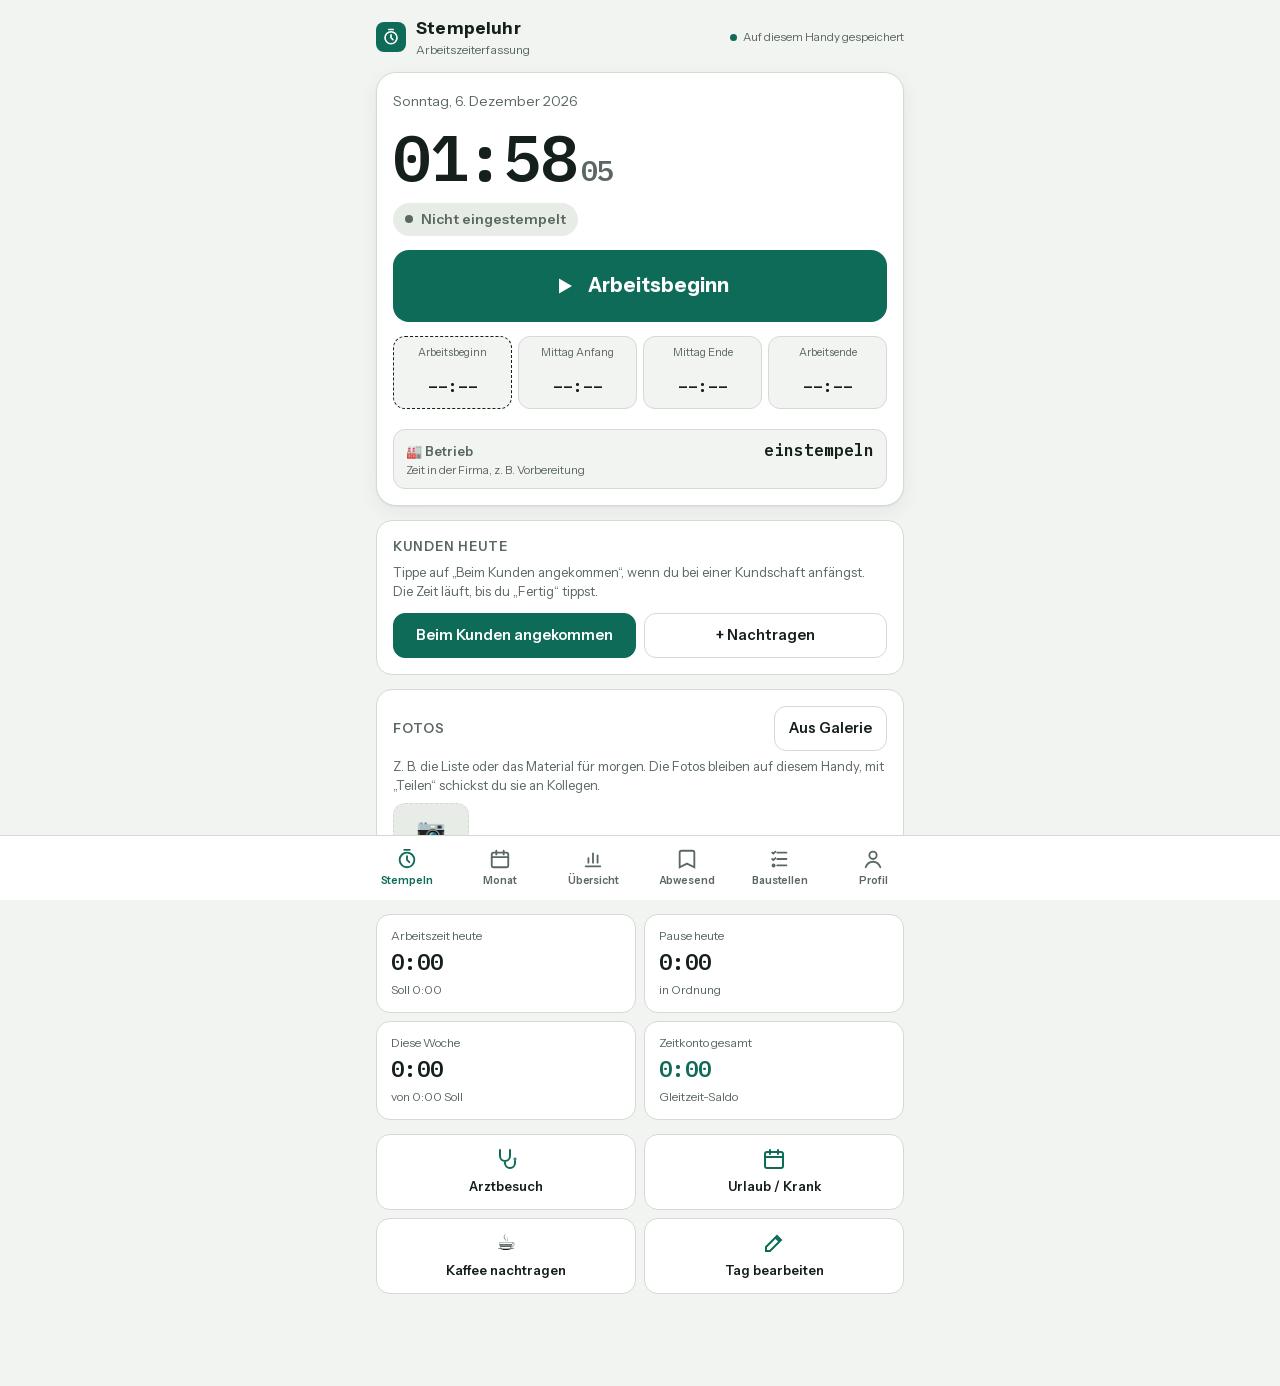
==== commit 3e5fbc05: "v4.8: Urlaubskalender mit Countdown, Brückentag-Tipps, Resturlaub-Ring und ZA-Tagen Co-Authored-By: " ====
--- a/docs/index.html
+++ b/docs/index.html
@@ -417,6 +417,49 @@
 .toast span { flex: 1; min-width: 0; }
 
 .empty { text-align: center; padding: 20px 8px; color: var(--muted); font-size: 14px; }
+
+/* Urlaubskalender */
+.uc-head { display: flex; align-items: center; justify-content: space-between; gap: 8px; margin-bottom: 10px; }
+.uc-head h2 { margin: 0; }
+.uc-yr { display: flex; align-items: center; gap: 4px; font-family: var(--f-num); font-weight: 700; font-size: 16px; }
+.uc-yr button { background: none; border: 0; color: var(--ink); padding: 6px; border-radius: 8px; display: flex; }
+.uc-leg { display: flex; flex-wrap: wrap; gap: 6px 12px; font-size: 12px; color: var(--muted); margin-bottom: 10px; }
+.uc-leg i { display: inline-block; width: 12px; height: 12px; border-radius: 3px; vertical-align: -2px; margin-right: 4px; }
+.uc-ms { display: grid; grid-template-columns: repeat(2, minmax(0,1fr)); gap: 14px 12px; }
+@media (min-width: 560px) { .uc-ms { grid-template-columns: repeat(3, minmax(0,1fr)); } }
+.uc-m b { display: block; font-size: 13px; margin-bottom: 4px; }
+.uc-m b small { font-weight: 600; color: var(--accent); margin-left: 4px; }
+.uc-g { display: grid; grid-template-columns: repeat(7, minmax(0,1fr)); gap: 2px; }
+.uc-g span { font-size: 9.5px; color: var(--muted); text-align: center; }
+.uc-d { appearance: none; border: 0; padding: 0; aspect-ratio: 1; min-width: 0; border-radius: 5px; background: transparent; color: var(--ink); font: 600 11px/1 var(--f-num); font-variant-numeric: tabular-nums; cursor: pointer; }
+.uc-d.w { color: var(--muted); opacity: .55; }
+.uc-d.f { color: var(--break); background: var(--break-soft); opacity: 1; }
+.uc-d.lw { background: var(--break-soft); opacity: .8; }
+.uc-d.b { box-shadow: inset 0 0 0 2px var(--break); }
+.uc-d.a { background: var(--violet-soft); color: var(--violet); }
+.uc-d.u { background: var(--accent); color: var(--accent-ink); }
+.uc-d.uh { background: linear-gradient(135deg, var(--accent) 50%, var(--accent-soft) 50%); color: var(--ink); }
+.uc-d.t { box-shadow: inset 0 0 0 2px var(--accent); }
+.uc-d.s { background: var(--blue); color: #fff; }
+.uc-sel { margin: 10px 0 0; padding: 10px 12px; border-radius: 10px; background: var(--accent-soft); font-size: 14px; display: flex; align-items: center; justify-content: space-between; gap: 8px; }
+.uc-blocks { margin-top: 14px; }
+.uc-cd { text-align: center; padding: 4px 0 2px; }
+.uc-cd .big { font: 700 54px/1 var(--f-num); color: var(--accent); font-variant-numeric: tabular-nums; }
+.uc-cd .lbl { font-size: 15px; font-weight: 600; margin-top: 4px; }
+.uc-cd .sub2 { font-size: 13px; color: var(--muted); margin-top: 4px; }
+.uc-bar { height: 12px; border-radius: 999px; background: var(--surface-2); overflow: hidden; margin: 12px 0 4px; }
+.uc-bar i { display: block; height: 100%; border-radius: 999px; background: linear-gradient(90deg, var(--accent-soft), var(--accent)); }
+.uc-barl { display: flex; justify-content: space-between; font-size: 11.5px; color: var(--muted); }
+.uc-row { display: grid; grid-template-columns: auto minmax(0,1fr); gap: 14px; align-items: center; margin-top: 14px; padding-top: 14px; border-top: 1px solid var(--line); }
+.uc-ring { position: relative; width: 104px; height: 104px; }
+.uc-ring svg { transform: rotate(-90deg); }
+.uc-ring div { position: absolute; inset: 0; display: flex; flex-direction: column; align-items: center; justify-content: center; }
+.uc-ring b { font: 700 24px/1 var(--f-num); }
+.uc-ring small { font-size: 11px; color: var(--muted); }
+.uc-za { font-size: 14px; line-height: 1.45; }
+.uc-za b { font-family: var(--f-num); }
+.uc-br .li b { font-size: 14.5px; }
+.uc-gain { font: 700 13px var(--f-num); color: var(--break); white-space: nowrap; }
 </style>
 
 </head><body>
@@ -804,7 +847,7 @@
 const nurStd = () => S.settings.erfassung === "stunden";
 /* Funktionen im Profil ein-/ausblendbar (Standard: alles an). Ausblenden löscht keine Daten. */
 const FUNKTIONEN = { baust: "Baustellen (offene Arbeiten)", fotos: "Fotos pro Tag", mittag: "Mittagspause stempeln", kaffee: "Kaffeepause", betrieb: "Betrieb einstempeln", kunden: "Kunden", km: "Kilometer", projekt: "Projekt / Kostenstelle", verdienst: "Verdienst im Monat" };
-const APP_VER = "4.7";
+const APP_VER = "4.8";
 const on = k => (S.settings.zeigen || {})[k] !== false;
 /* "8", "7,5", "7.25", "7:30" → Minuten (null wenn ungültig) */
 function parseStd(v) {
@@ -1388,6 +1431,119 @@
 const fmtShort = ds => { const d = parseDs(ds); return `${WD[d.getDay()]} ${d.getDate()}.${d.getMonth() + 1}.`; };
 const fmtDate = ts => { const d = new Date(ts); return `${d.getDate()}.${d.getMonth() + 1}.${d.getFullYear()}`; };
 
+
+/* ---------- Urlaubskalender ---------- */
+let ucYear = +todayDs().slice(0, 4), ucSel = null;
+const isVac = k => k === "urlaub" || k === "urlaub_halb";
+function ucBlocks(year) { return absenceGroups(String(year)).filter(g => isVac(g.kind)).reverse(); }
+const vacDays = g => g.days.filter(x => sollBase(x) > 0).length * (g.kind === "urlaub_halb" ? .5 : 1);
+const dn = n => String(n).replace(".", ",");
+
+/* Freie Tage: Wochenende, Feiertag oder schon Urlaub */
+const ucFree = ds => { if (sollBase(ds) === 0) return true; const r = getRec(ds); return !!(r && r.kind === "urlaub"); };
+function ucRun(ds, dir) { const out = []; let x = addDays(ds, dir); while (ucFree(x) && out.length < 40) { out.push(x); x = addDays(x, dir); } return out; }
+/* Brückentage: 1–2 Arbeitstage zwischen freien Tagen, wo ein Feiertag beteiligt ist */
+function ucBridges(year) {
+  const res = [], seen = new Set();
+  for (let x = `${year}-01-01`; x.startsWith(String(year)); x = addDays(x, 1)) {
+    if (ucFree(x) || seen.has(x) || !ucFree(addDays(x, -1))) continue;
+    const gap = [x]; let n = addDays(x, 1);
+    while (!ucFree(n) && gap.length < 3) { gap.push(n); n = addDays(n, 1); }
+    if (gap.length > 2) continue;
+    gap.forEach(g => seen.add(g));
+    const left = ucRun(x, -1), right = ucRun(gap[gap.length - 1], 1), free = [...left, ...right];
+    if (!free.some(f => holidayName(f))) continue;
+    const total = free.length + gap.length;
+    if (total < 4) continue;
+    res.push({ days: gap, free, from: left.length ? left[left.length - 1] : x, to: right.length ? right[right.length - 1] : gap[gap.length - 1], total, hol: free.map(holidayName).filter(Boolean)[0] });
+  }
+  return res;
+}
+const workdaysBetween = (a, b) => { let n = 0, x = a; while (x < b) { if (sollBase(x) > 0) n++; x = addDays(x, 1); } return n; };
+function ucTop() {
+  const today = todayDs(), year = today.slice(0, 4), v = vacation(year);
+  const all = [...ucBlocks(+year), ...ucBlocks(+year + 1)].filter(g => g.kind === "urlaub");
+  const cur = all.find(g => g.from <= today && g.to >= today), next = all.find(g => g.from > today);
+  let cd;
+  if (cur) {
+    const left = ucRun(cur.to, 1), back = addDays(left.length ? left[left.length - 1] : cur.to, 1);
+    cd = `<div class="uc-cd"><div class="big">🌴</div><div class="lbl">Du bist im Urlaub!</div><div class="sub2">Wieder arbeiten am ${fmtShort(back)}</div></div>`;
+  } else if (next) {
+    const n = workdaysBetween(today, next.from) - (sollBase(today) > 0 && (getRec(today) || {}).out ? 1 : 0);
+    const before = ucRun(next.from, -1), after = ucRun(next.to, 1), first = before.length ? before[before.length - 1] : next.from, last = after.length ? after[after.length - 1] : next.to;
+    let freeN = 0; for (let x = first; x <= last; x = addDays(x, 1)) freeN++;
+    const prev = all.filter(g => g.to < today).pop(), start = prev ? addDays(prev.to, 1) : `${year}-01-01`;
+    const tot = Math.max(1, workdaysBetween(start, next.from)), pct = Math.max(3, Math.min(100, Math.round((tot - Math.max(0, n)) / tot * 100)));
+    cd = `<div class="uc-cd"><div class="big">${Math.max(0, n)}</div><div class="lbl">${n === 1 ? "Arbeitstag" : "Arbeitstage"} bis zum Urlaub</div><div class="sub2">${fmtShort(next.from)}${next.to !== next.from ? " – " + fmtShort(next.to) : ""} · ${freeN} Tage frei am Stück</div></div>
+      <div class="uc-bar"><i style="width:${pct}%"></i></div><div class="uc-barl"><span>${prev ? "seit letztem Urlaub" : "seit Jahresbeginn"}</span><span>${pct} % geschafft</span></div>`;
+  } else cd = `<div class="uc-cd"><div class="lbl">Noch kein Urlaub geplant</div><div class="sub2">Tipp: Unten im Kalender antippen oder einen Brückentag nutzen.</div></div>`;
+  const R = 44, C = 2 * Math.PI * R, tot = Math.max(v.total, .5), seg = (val, off, col) => `<circle cx="52" cy="52" r="${R}" fill="none" stroke="${col}" stroke-width="12" stroke-dasharray="${Math.max(0, val / tot * C)} ${C}" stroke-dashoffset="${-off / tot * C}"/>`;
+  const ring = `<div class="uc-ring" role="img" aria-label="${dn(v.rest)} von ${dn(v.total)} Urlaubstagen übrig"><svg width="104" height="104" viewBox="0 0 104 104"><circle cx="52" cy="52" r="${R}" fill="none" stroke="var(--surface-2)" stroke-width="12"/>${seg(Math.min(v.taken, tot), 0, "var(--accent)")}${seg(Math.min(v.planned, Math.max(0, tot - v.taken)), v.taken, "var(--accent-soft)")}</svg><div><b class="${v.rest >= 0 ? "" : "neg"}">${dn(v.rest)}</b><small>von ${dn(v.total)} übrig</small></div></div>`;
+  const wk = sollWoche(), wd = wk.filter(m => m > 0), avg = wd.length ? wd.reduce((a, b) => a + b, 0) / wd.length : 480, saldo = totalSaldo(), za = Math.floor(saldo / avg * 2) / 2;
+  const zaTxt = saldo > 0 ? `⏱️ Überstunden <b>${hm(saldo)} h</b><br>reichen für <b>${dn(za)} Tag${za === 1 ? "" : "e"}</b> Zeitausgleich <small class="hint" style="display:block">bei Ø ${hm(Math.round(avg))} h pro Arbeitstag</small>` : `⏱️ Zeitkonto <b>${hmSigned(saldo)} h</b><br><small class="hint">Noch keine Überstunden für Zeitausgleich.</small>`;
+  return `<section class="card"><h2>Nächster Urlaub</h2>${cd}
+    <div class="uc-row">${ring}<div class="uc-za"><div style="margin-bottom:6px">🏖️ Verbraucht <b>${dn(v.taken)}</b> · geplant <b>${dn(v.planned)}</b></div>${zaTxt}</div></div></section>`;
+}
+function ucBridgeCard() {
+  const today = todayDs(), list = ucBridges(ucYear).filter(b => b.days[0] > today);
+  if (!list.length) return "";
+  return `<section class="card uc-br"><h2>Brückentag-Tipps ${ucYear}</h2><p class="hint" style="margin:0 0 8px">Mit wenig Urlaub viele freie Tage am Stück.</p><div class="list">${list.map(b => `<div class="li"><div><b>${b.days.length} Tag${b.days.length === 1 ? "" : "e"} Urlaub → ${b.total} Tage frei</b><small>${b.days.map(fmtShort).join(", ")} · ${esc(b.hol || "")} · frei ${fmtShort(b.from)} – ${fmtShort(b.to)}</small></div><button class="btn" data-act="ucbridge" data-from="${b.days[0]}" data-to="${b.days[b.days.length - 1]}">Eintragen</button></div>`).join("")}</div></section>`;
+}
+function urlCal() {
+  const y = ucYear, today = todayDs(), v = vacation(String(y)), blocks = ucBlocks(y), br = ucBridges(y), brDays = new Set(br.flatMap(b => b.days)), lw = new Set(br.flatMap(b => b.free));
+  const legend = `<div class="uc-leg"><span><i style="background:var(--accent)"></i>Urlaub</span><span><i style="background:linear-gradient(135deg,var(--accent) 50%,var(--accent-soft) 50%)"></i>½ Tag</span><span><i style="background:var(--break-soft);border:1px solid var(--break)"></i>Feiertag</span><span><i style="box-shadow:inset 0 0 0 2px var(--break)"></i>Brückentag</span><span><i style="background:var(--violet-soft)"></i>Krank / andere</span></div>`;
+  let ms = "";
+  for (let m = 1; m <= 12; m++) {
+    const mk = `${y}-${String(m).padStart(2, "0")}`, first = parseDs(mk + "-01"), nd = new Date(y, m, 0).getDate();
+    let cells = ["Mo", "Di", "Mi", "Do", "Fr", "Sa", "So"].map(w => `<span>${w[0]}</span>`).join("") + "<i></i>".repeat((first.getDay() + 6) % 7), cnt = 0;
+    for (let d = 1; d <= nd; d++) {
+      const ds = `${mk}-${String(d).padStart(2, "0")}`, r = getRec(ds), k = r && r.kind, hol = holidayName(ds), work = sollBase(ds) > 0;
+      let c = !work ? (hol ? "f" : lw.has(ds) ? "w lw" : "w") : brDays.has(ds) ? "b" : "";
+      if (k && k !== "arbeit") { if (k === "urlaub") c = "u"; else if (k === "urlaub_halb") c = "uh"; else if (work) c = "a"; }
+      if (work && isVac(k)) cnt += k === "urlaub_halb" ? .5 : 1;
+      if (ucSel && ds === ucSel) c = "s";
+      if (ds === today) c += " t";
+      const tip = hol ? hol : k && k !== "arbeit" ? (KINDS[k] || {}).label || "" : "";
+      cells += `<button class="uc-d ${c}" data-act="ucday" data-ds="${ds}" aria-label="${fmtShort(ds)}${tip ? " " + esc(tip) : ""}">${d}</button>`;
+    }
+    ms += `<div class="uc-m"><b>${MONTHS[m - 1]}${cnt ? `<small>${dn(cnt)} T</small>` : ""}</b><div class="uc-g">${cells}</div></div>`;
+  }
+  const sel = ucSel ? `<div class="uc-sel"><span>Ab <b>${fmtShort(ucSel)}</b>. Jetzt den letzten Urlaubstag antippen (oder denselben Tag für 1 Tag).</span><button class="btn ghost" data-act="ucclear" aria-label="Auswahl abbrechen">${ICON.x}</button></div>`
+    : `<p class="hint" style="margin:10px 0 0">Ersten und letzten Urlaubstag antippen, dann eintragen. Wochenenden und Feiertage zählen nicht als Urlaubstag.</p>`;
+  const list = blocks.length ? `<div class="list uc-blocks">${blocks.map(g => `<div class="li"><div><b>${fmtShort(g.from)}${g.to !== g.from ? " – " + fmtShort(g.to) : ""}</b> ${g.from > today ? '<span class="chip">geplant</span>' : ""}<small>${dn(vacDays(g))} Urlaubstag${vacDays(g) === 1 ? "" : "e"}${g.kind === "urlaub_halb" ? " (½ Tag)" : ""}</small></div><button class="btn ghost" data-act="delgroup" data-days="${g.days.join(",")}" aria-label="Urlaub löschen">${ICON.x}</button></div>`).join("")}</div>`
+    : `<div class="empty uc-blocks">Noch kein Urlaub in ${y} eingetragen.</div>`;
+  const sum = String(y) === today.slice(0, 4) ? `<b>${dn(v.taken + v.planned)}</b> von ${dn(v.total)} Tagen verplant · Rest <b class="${v.rest >= 0 ? "pos" : "neg"}">${dn(v.rest)}</b>` : `<b>${dn(v.taken + v.planned)}</b> Urlaubstage in ${y}`;
+  return `<section class="card" id="uc-card">
+    <div class="uc-head"><h2>Urlaubskalender</h2><div class="uc-yr"><button data-act="ucy" data-d="-1" aria-label="Voriges Jahr">${ICON.left}</button>${y}<button data-act="ucy" data-d="1" aria-label="Nächstes Jahr">${ICON.right}</button></div></div>
+    <p class="small" style="margin:0 0 10px">${sum}</p>
+    ${legend}<div class="uc-ms">${ms}</div>${sel}${list}
+  </section>`;
+}
+function ucAct(act, el) {
+  if (act === "ucy") { ucYear += +el.dataset.d; ucSel = null; render(); return; }
+  if (act === "ucclear") { ucSel = null; render(); return; }
+  if (act === "ucbridge") { ucSel = el.dataset.from; return ucAct("ucday", { dataset: { ds: el.dataset.to } }); }
+  if (act === "ucday") {
+    const ds = el.dataset.ds, r = getRec(ds);
+    if (!ucSel && r && isVac(r.kind)) { const g = ucBlocks(ds.slice(0, 4)).find(b => b.days.includes(ds)); if (g) { const b = document.querySelector(`[data-act=delgroup][data-days="${g.days.join(",")}"]`); if (b) { b.click(); return; } } }
+    if (!ucSel) { ucSel = ds; render(); return; }
+    const from = ucSel < ds ? ucSel : ds, to = ucSel < ds ? ds : ucSel;
+    let n = 0, other = 0, x = from;
+    while (x <= to) { if (sollBase(x) > 0) { n++; const k = (getRec(x) || {}).kind; if (k && k !== "arbeit" && !isVac(k)) other++; } x = addDays(x, 1); }
+    if (!n) { ucSel = null; toast("In diesem Zeitraum liegt kein Arbeitstag."); render(); return; }
+    const v = vacation(from.slice(0, 4)), same = from.slice(0, 4) === to.slice(0, 4) && from.slice(0, 4) === todayDs().slice(0, 4);
+    openSheet(`<h3>Urlaub eintragen?</h3><p class="sub">${fmtShort(from)}${to !== from ? " – " + fmtShort(to) : ""} · <b>${n} Urlaubstag${n === 1 ? "" : "e"}</b>${same ? ` · Rest danach ${dn(v.rest - n)} Tage` : ""}</p>
+      ${other ? `<p class="hint">${other} Tag${other === 1 ? " ist" : "e sind"} schon als andere Abwesenheit eingetragen und wird überschrieben.</p>` : ""}
+      <div class="sheet-actions"><button class="btn primary grow" data-act="ucok" data-from="${from}" data-to="${to}" data-k="urlaub">Eintragen</button>${n === 1 ? `<button class="btn grow" data-act="ucok" data-from="${from}" data-to="${to}" data-k="urlaub_halb">½ Tag</button>` : ""}<button class="btn grow" data-act="closesheet-btn">Abbrechen</button></div>`);
+    return;
+  }
+  if (act === "ucok") {
+    const kind = el.dataset.k; let x = el.dataset.from, n = 0;
+    while (x <= el.dataset.to) { if (sollBase(x) > 0) { const r = clone(getRec(x) || {}); r.kind = kind; setRec(x, r); n++; } x = addDays(x, 1); }
+    ucSel = null; closeSheet(); toast(`${KINDS[kind].label} für ${n} Arbeitstag${n === 1 ? "" : "e"} eingetragen.`); render();
+  }
+}
+
 function viewAbw() {
   const year = todayDs().slice(0, 4), v = vacation(year), groups = absenceGroups(year), today = todayDs();
   const opts = Object.entries(KINDS).filter(([k]) => k !== "arbeit" && k !== "feiertag").map(([k, K]) => `<option value="${k}">${esc(K.label)}${K.hint ? " (" + esc(K.hint) + ")" : ""}</option>`).join("");
@@ -1397,7 +1553,7 @@
     return `<div class="li"><div><span class="chip ${K.cls || ""}">${esc(K.label || g.kind)}</span> ${g.from > today ? '<span class="chip">geplant</span>' : ""}<small>${fmtShort(g.from)}${g.to !== g.from ? " – " + fmtShort(g.to) : ""} · ${String(n).replace(".", ",")} Arbeitstag${n === 1 ? "" : "e"}</small></div>
       <button class="btn ghost" data-act="delgroup" data-days="${g.days.join(",")}" aria-label="Eintrag löschen">${ICON.x}</button></div>`;
   }).join("") : `<div class="empty">Noch keine Abwesenheiten in ${year}. Trag oben Urlaub, Krankenstand oder Zeitausgleich ein.</div>`;
-  return `
+  return `${ucTop()}${urlCal()}${ucBridgeCard()}
   <section class="card">
     <h2>Abwesenheit eintragen</h2>
     <form class="form" id="abs-form">
@@ -2824,6 +2980,7 @@
       catch (x) { ta.focus(); ta.select(); toast("Text markiert. Jetzt kopieren."); }
       break;
     }
+    case "ucy": case "ucclear": case "ucday": case "ucok": case "ucbridge": ucAct(act, el); break;
     case "delgroup": {
       const days = el.dataset.days.split(",");
       openSheet(`<h3>Abwesenheit löschen?</h3><p class="sub">${fmtShort(days[0])}${days.length > 1 ? " – " + fmtShort(days[days.length - 1]) : ""} wird wieder als normaler Arbeitstag geführt.</p>
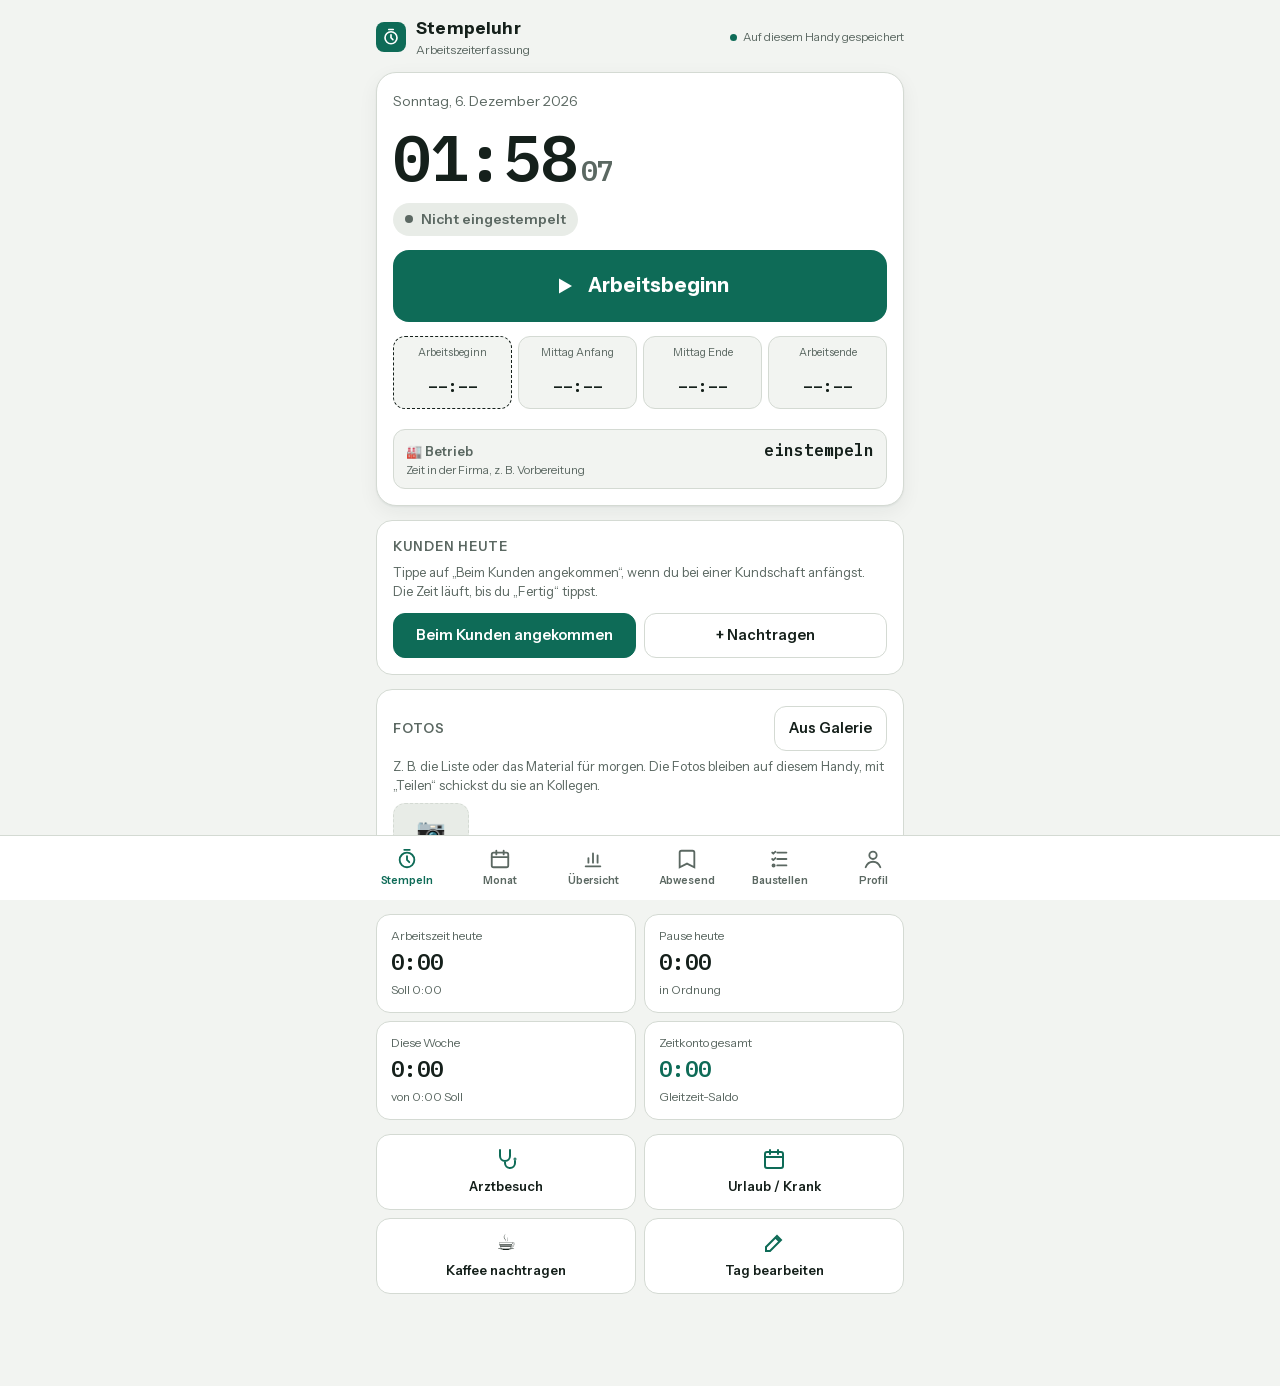
==== commit 8efca307: "v4.9: Hinweis und Knopf, wenn der Reiter Baustellen ausgeblendet ist; beim Verbinden einblenden Co-A" ====
--- a/docs/index.html
+++ b/docs/index.html
@@ -847,7 +847,7 @@
 const nurStd = () => S.settings.erfassung === "stunden";
 /* Funktionen im Profil ein-/ausblendbar (Standard: alles an). Ausblenden löscht keine Daten. */
 const FUNKTIONEN = { baust: "Baustellen (offene Arbeiten)", fotos: "Fotos pro Tag", mittag: "Mittagspause stempeln", kaffee: "Kaffeepause", betrieb: "Betrieb einstempeln", kunden: "Kunden", km: "Kilometer", projekt: "Projekt / Kostenstelle", verdienst: "Verdienst im Monat" };
-const APP_VER = "4.8";
+const APP_VER = "4.9";
 const on = k => (S.settings.zeigen || {})[k] !== false;
 /* "8", "7,5", "7.25", "7:30" → Minuten (null wenn ungültig) */
 function parseStd(v) {
@@ -1652,6 +1652,7 @@
     <div class="field"><label for="tm-code">Firmencode</label><div class="pw-wrap"><input id="tm-code" type="password" autocomplete="off" autocapitalize="off" spellcheck="false" value="${esc(S.settings.firmencode || "")}" placeholder="z. B. Mayr-Tischlerei-48-Haus7"><button type="button" class="pw-eye" data-act="tmeye" aria-label="Code anzeigen" aria-pressed="false">👁</button></div></div>
     <p class="hint" style="margin:6px 0 10px">Andere sehen deine Einträge mit deinem Namen: <b>${esc(myName())}</b>${S.settings.name ? "" : " (oben bei Name eintragen)"}.</p>
     ${tmOn() ? tmStatusLine() : ""}
+    ${!on("baust") ? `<div class="uc-sel" style="margin:0 0 10px;background:var(--break-soft)"><span>⚠️ Der Reiter <b>Baustellen</b> ist bei dir ausgeblendet. Dort siehst du die Einträge der Kollegen.</span></div><button class="btn primary" style="width:100%;margin-bottom:10px" data-act="showbaust">Reiter Baustellen einblenden</button>` : ""}
     <div class="btn-row"><button class="btn primary grow" data-act="tmsave">${tmOn() ? "Code ändern" : "Verbinden"}</button>${tmOn() ? `<button class="btn grow" data-act="tmoff">Nicht mehr teilen</button>` : ""}</div>
   </section>
   <section class="card">
@@ -2905,9 +2906,10 @@
       catch (x) { toast(`PDF konnte nicht erstellt werden (${(x && x.message) || "Fehler"}).`); }
       el.disabled = false; el.textContent = "📄 Als PDF teilen"; break; }
     case "moneyeye": { moneyShow = !moneyShow; const y = window.scrollY; render(); window.scrollTo(0, y); break; }
+    case "showbaust": S.settings.zeigen = { ...(S.settings.zeigen || {}), baust: true }; saveSettings(); tab = "baust"; try { sessionStorage.setItem("stempeluhr.tab", tab); } catch (x) {} render(); window.scrollTo(0, 0); tmSoon(300); toast("Reiter Baustellen ist wieder da."); break;
     case "tmeye": { const i = $("tm-code"), show = i.type === "password"; i.type = show ? "text" : "password"; el.setAttribute("aria-pressed", show); el.setAttribute("aria-label", show ? "Code verbergen" : "Code anzeigen"); el.textContent = show ? "🙈" : "👁"; break; }
     case "tmsave": { const v = ($("tm-code").value || "").trim(); if (v.length < 10) { toast("Der Firmencode braucht mindestens 10 Zeichen, am besten mit Zahlen."); break; }
-      S.settings.firmencode = v; tmSetState({ seit: 0, code: "", pushedCode: "", err: "", last: 0 });
+      S.settings.firmencode = v; S.settings.zeigen = { ...(S.settings.zeigen || {}), baust: true }; tmSetState({ seit: 0, code: "", pushedCode: "", err: "", last: 0 });
       saveSettings(); toast("Verbunden. Wird jetzt abgeglichen …"); render(); setTimeout(() => tmSync(true), 300); break; }
     case "tmoff": if (!confirm("Nicht mehr mit der Firma teilen? Deine Einträge bleiben auf dem Handy.")) break; S.settings.firmencode = ""; tmSetState({ seit: 0, code: "", err: "", last: 0 }); saveSettings(); render(); break;
     case "skopen": openSkizze(el.dataset.k, bsLabelByKey(el.dataset.k), el.dataset.id); break;
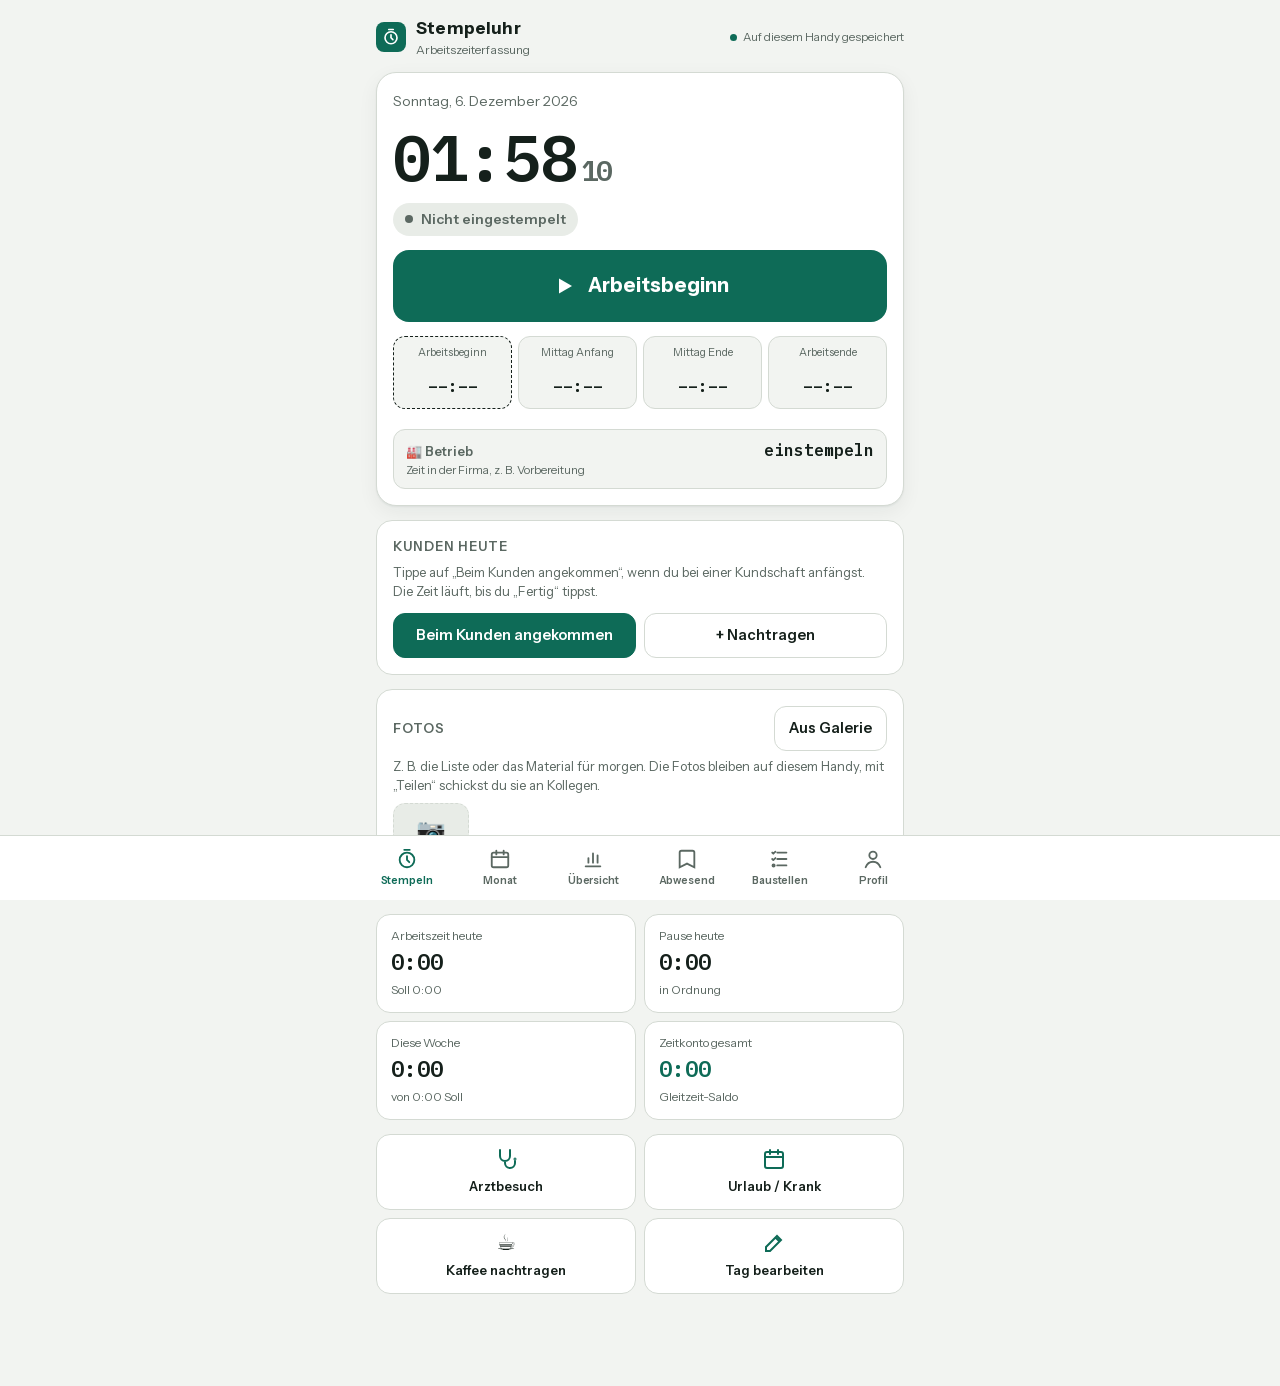
==== commit a96475d1: "v5.0: Urlaubskalender klarer: Urlaub als durchgehendes Band, Urlaubsliste oben, Feiertage rot, Brück" ====
--- a/docs/index.html
+++ b/docs/index.html
@@ -429,17 +429,31 @@
 @media (min-width: 560px) { .uc-ms { grid-template-columns: repeat(3, minmax(0,1fr)); } }
 .uc-m b { display: block; font-size: 13px; margin-bottom: 4px; }
 .uc-m b small { font-weight: 600; color: var(--accent); margin-left: 4px; }
-.uc-g { display: grid; grid-template-columns: repeat(7, minmax(0,1fr)); gap: 2px; }
+.uc-g { display: grid; grid-template-columns: repeat(7, minmax(0,1fr)); gap: 3px 0; }
 .uc-g span { font-size: 9.5px; color: var(--muted); text-align: center; }
 .uc-d { appearance: none; border: 0; padding: 0; aspect-ratio: 1; min-width: 0; border-radius: 5px; background: transparent; color: var(--ink); font: 600 11px/1 var(--f-num); font-variant-numeric: tabular-nums; cursor: pointer; }
 .uc-d.w { color: var(--muted); opacity: .55; }
-.uc-d.f { color: var(--break); background: var(--break-soft); opacity: 1; }
-.uc-d.lw { background: var(--break-soft); opacity: .8; }
-.uc-d.b { box-shadow: inset 0 0 0 2px var(--break); }
+.uc-d { margin: 0 1px; }
+.uc-d.f { color: #fff; background: var(--danger); opacity: 1; }
+.uc-d.b { background: repeating-linear-gradient(135deg, var(--break) 0 4px, var(--break-soft) 4px 8px); color: var(--ink); box-shadow: inset 0 0 0 2px var(--break); font-weight: 800; }
+.uc-d.b { text-shadow: 0 0 3px var(--surface), 0 0 3px var(--surface); }
+.uc-d.z { background: var(--blue); color: #fff; }
+/* Urlaubsband: von erstem bis letztem Urlaubstag durchgehend */
+.uc-d.ub { margin: 0; border-radius: 0; background: color-mix(in srgb, var(--accent) 38%, var(--surface)); color: var(--ink); opacity: 1; }
+.uc-d.ub.u { background: var(--accent); color: var(--accent-ink); }
+.uc-d.ub.f { background: color-mix(in srgb, var(--accent) 38%, var(--surface)); color: var(--danger); font-weight: 800; }
+.uc-d.ubs, .uc-d.ub.mo { border-top-left-radius: 8px; border-bottom-left-radius: 8px; }
+.uc-d.ube, .uc-d.ub.so { border-top-right-radius: 8px; border-bottom-right-radius: 8px; }
+.uc-bl { margin: 0 0 14px; display: grid; gap: 6px; }
+.uc-bl .bk { display: flex; align-items: center; gap: 10px; padding: 9px 10px 9px 12px; border-radius: 10px; background: var(--accent-soft); border-left: 5px solid var(--accent); }
+.uc-bl .bk div { flex: 1; min-width: 0; }
+.uc-bl .bk b { display: block; font-size: 15px; }
+.uc-bl .bk small { color: var(--muted); font-size: 12.5px; }
+.uc-bl .bk.past { opacity: .6; }
 .uc-d.a { background: var(--violet-soft); color: var(--violet); }
 .uc-d.u { background: var(--accent); color: var(--accent-ink); }
 .uc-d.uh { background: linear-gradient(135deg, var(--accent) 50%, var(--accent-soft) 50%); color: var(--ink); }
-.uc-d.t { box-shadow: inset 0 0 0 2px var(--accent); }
+.uc-d.t { box-shadow: inset 0 0 0 2px var(--blue); }
 .uc-d.s { background: var(--blue); color: #fff; }
 .uc-sel { margin: 10px 0 0; padding: 10px 12px; border-radius: 10px; background: var(--accent-soft); font-size: 14px; display: flex; align-items: center; justify-content: space-between; gap: 8px; }
 .uc-blocks { margin-top: 14px; }
@@ -847,7 +861,7 @@
 const nurStd = () => S.settings.erfassung === "stunden";
 /* Funktionen im Profil ein-/ausblendbar (Standard: alles an). Ausblenden löscht keine Daten. */
 const FUNKTIONEN = { baust: "Baustellen (offene Arbeiten)", fotos: "Fotos pro Tag", mittag: "Mittagspause stempeln", kaffee: "Kaffeepause", betrieb: "Betrieb einstempeln", kunden: "Kunden", km: "Kilometer", projekt: "Projekt / Kostenstelle", verdienst: "Verdienst im Monat" };
-const APP_VER = "4.9";
+const APP_VER = "5.0";
 const on = k => (S.settings.zeigen || {})[k] !== false;
 /* "8", "7,5", "7.25", "7:30" → Minuten (null wenn ungültig) */
 function parseStd(v) {
@@ -1440,7 +1454,7 @@
 const dn = n => String(n).replace(".", ",");
 
 /* Freie Tage: Wochenende, Feiertag oder schon Urlaub */
-const ucFree = ds => { if (sollBase(ds) === 0) return true; const r = getRec(ds); return !!(r && r.kind === "urlaub"); };
+const ucFree = ds => { if (sollBase(ds) === 0) return true; const r = getRec(ds); return !!(r && (r.kind === "urlaub" || r.kind === "za")); };
 function ucRun(ds, dir) { const out = []; let x = addDays(ds, dir); while (ucFree(x) && out.length < 40) { out.push(x); x = addDays(x, dir); } return out; }
 /* Brückentage: 1–2 Arbeitstage zwischen freien Tagen, wo ein Feiertag beteiligt ist */
 function ucBridges(year) {
@@ -1490,17 +1504,19 @@
   return `<section class="card uc-br"><h2>Brückentag-Tipps ${ucYear}</h2><p class="hint" style="margin:0 0 8px">Mit wenig Urlaub viele freie Tage am Stück.</p><div class="list">${list.map(b => `<div class="li"><div><b>${b.days.length} Tag${b.days.length === 1 ? "" : "e"} Urlaub → ${b.total} Tage frei</b><small>${b.days.map(fmtShort).join(", ")} · ${esc(b.hol || "")} · frei ${fmtShort(b.from)} – ${fmtShort(b.to)}</small></div><button class="btn" data-act="ucbridge" data-from="${b.days[0]}" data-to="${b.days[b.days.length - 1]}">Eintragen</button></div>`).join("")}</div></section>`;
 }
 function urlCal() {
-  const y = ucYear, today = todayDs(), v = vacation(String(y)), blocks = ucBlocks(y), br = ucBridges(y), brDays = new Set(br.flatMap(b => b.days)), lw = new Set(br.flatMap(b => b.free));
-  const legend = `<div class="uc-leg"><span><i style="background:var(--accent)"></i>Urlaub</span><span><i style="background:linear-gradient(135deg,var(--accent) 50%,var(--accent-soft) 50%)"></i>½ Tag</span><span><i style="background:var(--break-soft);border:1px solid var(--break)"></i>Feiertag</span><span><i style="box-shadow:inset 0 0 0 2px var(--break)"></i>Brückentag</span><span><i style="background:var(--violet-soft)"></i>Krank / andere</span></div>`;
+  const y = ucYear, today = todayDs(), v = vacation(String(y)), blocks = ucBlocks(y), br = ucBridges(y), brDays = new Set(br.flatMap(b => b.days).filter(d => d > today)), band = {};
+  for (const g of blocks) for (let x = g.from; x <= g.to; x = addDays(x, 1)) band[x] = (x === g.from ? " ubs" : "") + (x === g.to ? " ube" : "");
+  const legend = `<div class="uc-leg"><span><i style="background:var(--accent)"></i>Urlaubstag</span><span><i style="background:color-mix(in srgb,var(--accent) 38%,var(--surface))"></i>Wochenende im Urlaub</span><span><i style="background:var(--danger)"></i>Feiertag</span><span><i style="background:repeating-linear-gradient(135deg,var(--break) 0 3px,var(--break-soft) 3px 6px);box-shadow:inset 0 0 0 1.5px var(--break)"></i>Brückentag-Tipp: frei nehmen lohnt sich</span><span><i style="background:var(--blue)"></i>Zeitausgleich</span><span><i style="background:var(--violet-soft)"></i>Krank / andere</span><span><i style="box-shadow:inset 0 0 0 2px var(--blue)"></i>Heute</span></div>`;
   let ms = "";
   for (let m = 1; m <= 12; m++) {
     const mk = `${y}-${String(m).padStart(2, "0")}`, first = parseDs(mk + "-01"), nd = new Date(y, m, 0).getDate();
     let cells = ["Mo", "Di", "Mi", "Do", "Fr", "Sa", "So"].map(w => `<span>${w[0]}</span>`).join("") + "<i></i>".repeat((first.getDay() + 6) % 7), cnt = 0;
     for (let d = 1; d <= nd; d++) {
       const ds = `${mk}-${String(d).padStart(2, "0")}`, r = getRec(ds), k = r && r.kind, hol = holidayName(ds), work = sollBase(ds) > 0;
-      let c = !work ? (hol ? "f" : lw.has(ds) ? "w lw" : "w") : brDays.has(ds) ? "b" : "";
-      if (k && k !== "arbeit") { if (k === "urlaub") c = "u"; else if (k === "urlaub_halb") c = "uh"; else if (work) c = "a"; }
+      let c = !work ? (hol ? "f" : "w") : brDays.has(ds) ? "b" : "";
+      if (k && k !== "arbeit") { if (k === "urlaub") c = "u"; else if (k === "urlaub_halb") c = "uh"; else if (k === "za" && work) c = "z"; else if (work) c = "a"; }
       if (work && isVac(k)) cnt += k === "urlaub_halb" ? .5 : 1;
+      if (band[ds] !== undefined) { const wd = parseDs(ds).getDay(); c = c.replace(/\b[wb]\b/g, "").replace(/\buh\b/, "u") + " ub" + band[ds] + (wd === 1 ? " mo" : wd === 0 ? " so" : ""); }
       if (ucSel && ds === ucSel) c = "s";
       if (ds === today) c += " t";
       const tip = hol ? hol : k && k !== "arbeit" ? (KINDS[k] || {}).label || "" : "";
@@ -1516,7 +1532,8 @@
   return `<section class="card" id="uc-card">
     <div class="uc-head"><h2>Urlaubskalender</h2><div class="uc-yr"><button data-act="ucy" data-d="-1" aria-label="Voriges Jahr">${ICON.left}</button>${y}<button data-act="ucy" data-d="1" aria-label="Nächstes Jahr">${ICON.right}</button></div></div>
     <p class="small" style="margin:0 0 10px">${sum}</p>
-    ${legend}<div class="uc-ms">${ms}</div>${sel}${list}
+    ${blocks.length ? `<div class="uc-bl">${blocks.map(g => { let fr = 0; const b0 = ucRun(g.from, -1), b1 = ucRun(g.to, 1); for (let x = b0.length ? b0[b0.length - 1] : g.from, e = b1.length ? b1[b1.length - 1] : g.to; x <= e; x = addDays(x, 1)) fr++; const n = vacDays(g); return `<div class="bk${g.to < today ? " past" : ""}"><div><b>${fmtShort(g.from)}${g.to !== g.from ? " – " + fmtShort(g.to) : ""}</b><small>${dn(n)} Urlaubstag${n === 1 ? "" : "e"}${g.kind === "urlaub_halb" ? " (½ Tag)" : ""}${fr > n ? ` · ${fr} Tage frei am Stück` : ""}${g.to < today ? " · vorbei" : g.from > today ? "" : " · jetzt"}</small></div><button class="btn ghost" data-act="delgroup" data-days="${g.days.join(",")}" aria-label="Urlaub löschen">${ICON.x}</button></div>`; }).join("")}</div>` : `<div class="empty uc-blocks" style="margin:0 0 14px">Noch kein Urlaub in ${y} eingetragen.</div>`}
+    ${legend}<div class="uc-ms">${ms}</div>${sel}
   </section>`;
 }
 function ucAct(act, el) {
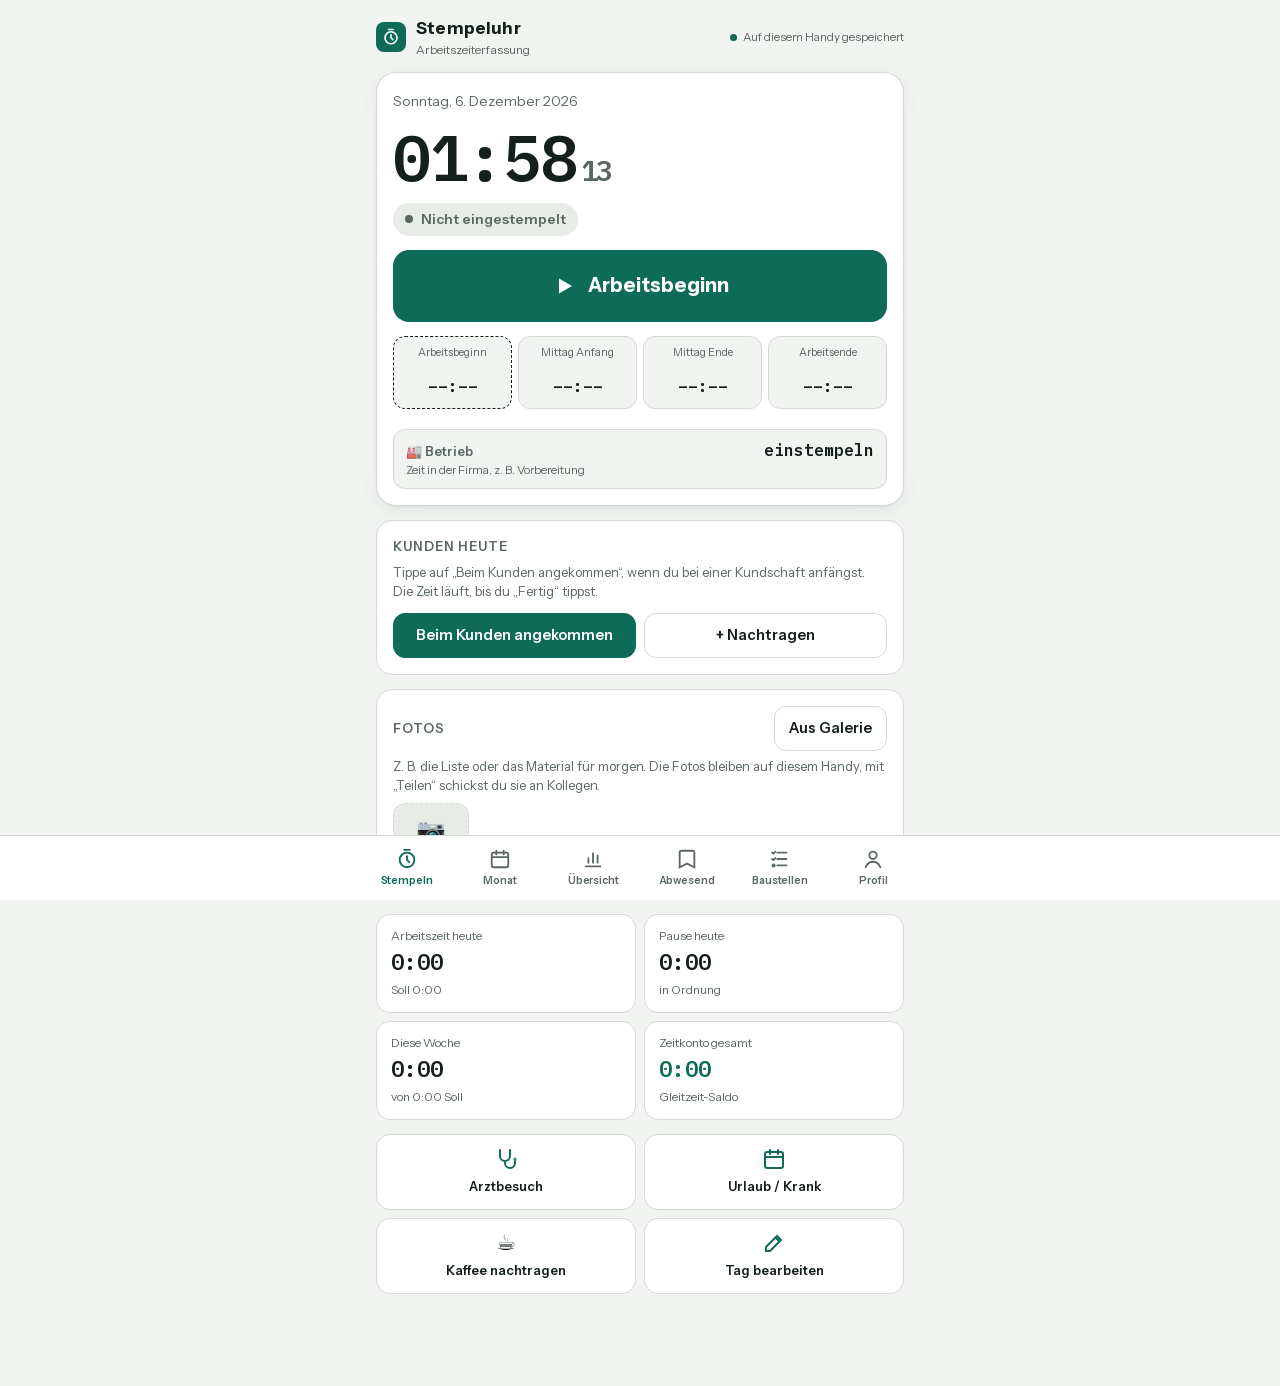
==== commit 9bcca7ff: "v5.1: Kunden 26173 Wallner Ferienhaus Regina und 26144 Fischbacher, drei Namen laut Kommissionsliste" ====
--- a/docs/index.html
+++ b/docs/index.html
@@ -861,7 +861,7 @@
 const nurStd = () => S.settings.erfassung === "stunden";
 /* Funktionen im Profil ein-/ausblendbar (Standard: alles an). Ausblenden löscht keine Daten. */
 const FUNKTIONEN = { baust: "Baustellen (offene Arbeiten)", fotos: "Fotos pro Tag", mittag: "Mittagspause stempeln", kaffee: "Kaffeepause", betrieb: "Betrieb einstempeln", kunden: "Kunden", km: "Kilometer", projekt: "Projekt / Kostenstelle", verdienst: "Verdienst im Monat" };
-const APP_VER = "5.0";
+const APP_VER = "5.1";
 const on = k => (S.settings.zeigen || {})[k] !== false;
 /* "8", "7,5", "7.25", "7:30" → Minuten (null wenn ungültig) */
 function parseStd(v) {
@@ -2359,20 +2359,24 @@
 }
 /* Kommissionsliste Tischlerei Höller (Stand 29.10.2026). Wird einmal pro Listenversion ergänzt:
    fehlende Nummern kommen dazu, eigene Umbenennungen und Löschungen bleiben unangetastet. */
-const KUNDEN_VER = 1;
+const KUNDEN_VER = 2;
 const DEFAULT_KUNDEN = [
-  ["26082", "Gehwolf"], ["24098", "Heitele Stefan", "Heitele"], ["25198", "Hafner Mayrhofen", "Hafner"], ["26137", "Lerch Plankenau", "Lerch"],
+  ["26082", "Gehwolf"], ["24098", "Heitele Stefan", "Heitele"], ["25198", "Hafner Mayerhofen", "Hafner"], ["26137", "Lerch Plankenau", "Lerch"],
   ["25218", "Gruber Werfenweng"], ["26070", "Petra Winetzky", "Winetzky", "Wenetzky"], ["26110", "Wallner Tennenblick", "Wallner"],
   ["26122", "Hausbacher Westernstadl", "Hausbacher"], ["26084", "Ortswärme / Biomasse", "Ortswärme", "Biomasse"], ["26002", "Nowotny"],
-  ["26085", "Gruber Maurachhof", "Maurachhof"], ["26001", "Harter Florian", "Harter"], ["26135", "Baumangut / Altenhuber", "Baumangut", "Altenhuber"],
+  ["26085", "Gruber Maurachhof", "Maurachhof"], ["26001", "Warter Florian", "Warter"], ["26135", "Baumanngut / Althuber", "Baumanngut", "Althuber"],
   ["26028", "Gifthütte"], ["26010", "Rohrmoser Kleinarl", "Rohrmoser", "Kleinarl"], ["26022", "Forster Jagdhof", "Forster", "Jagdhof"],
   ["26008", "Streif B-Hofen", "Streif"], ["26148", "Ostler Wagrain", "Ostler"], ["26117", "Lottermoser Alpenflora", "Lottermoser", "Alpenflora"],
   ["26155", "Schnell Auhofalm", "Schnell", "Auhofalm"], ["26156", "Dertnig Wagrain", "Dertnig"],
   ["26169", "Jenerwein Burglehen", "Jenerwein"], ["26165", "Baldauf"], ["26158", "Eisl / Mayr Alpendorf", "Eisl", "Mayr Alpendorf"], ["26152", "Oberauer Hotel Wagrain", "Oberauer"],
+  ["26173", "Wallner Ferienhaus Regina", "Ferienhaus Regina"], ["26144", "Fischbacher"],
 ];
+/* Namen, die früher falsch von der Kommissionsliste abgelesen wurden: alter Name bleibt als Kurzname erhalten */
+const KUNDEN_FIX = { "25198": ["Hafner Mayrhofen", "Hafner Mayerhofen"], "26001": ["Harter Florian", "Warter Florian"], "26135": ["Baumangut / Altenhuber", "Baumanngut / Althuber"] };
 function mergeDefaultKunden() {
   if ((S.settings.kstammVer || 0) >= KUNDEN_VER) return;
   const st = { ...kstamm() };
+  for (const [nr, [alt0, neu]] of Object.entries(KUNDEN_FIX)) { const e = st[nr]; if (e && normName(e.name) === normName(alt0)) st[nr] = { ...e, name: neu, alt: [...new Set([...(e.alt || []), alt0])], at: Date.now() }; }
   for (const [nr, name, ...alt] of DEFAULT_KUNDEN) {
     if (st[nr]) continue;
     // Kurznamen, die schon ein anderer Kunde im Stamm benutzt, nicht doppelt vergeben
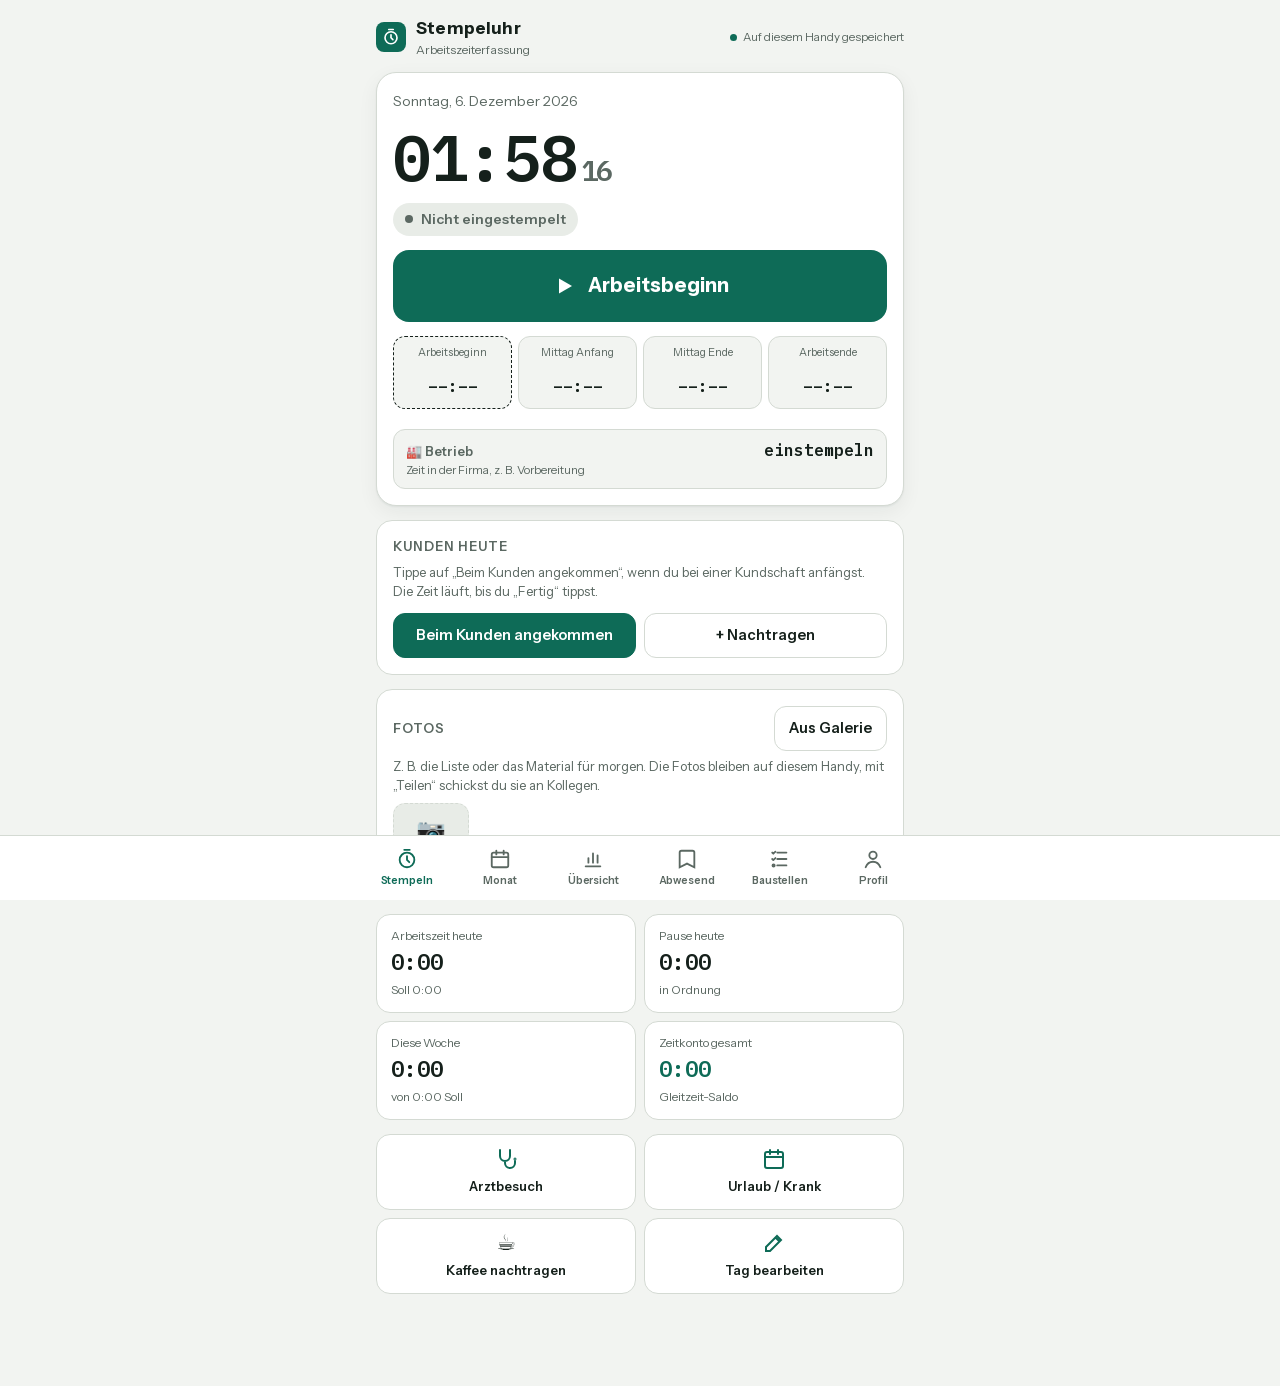
==== commit a4943f95: "v5.2: Kundendatenblatt fotografieren und daraus Kunden anlegen (Adresse, Telefon, E-Mail, Ansprechpa" ====
--- a/docs/index.html
+++ b/docs/index.html
@@ -474,6 +474,13 @@
 .uc-za b { font-family: var(--f-num); }
 .uc-br .li b { font-size: 14.5px; }
 .uc-gain { font: 700 13px var(--f-num); color: var(--break); white-space: nowrap; }
+
+/* Kundendatenblatt */
+.ks-foto { position: relative; max-height: 46vh; overflow: auto; border-radius: 12px; border: 1px solid var(--line); background: var(--surface-2); margin: 0 0 10px; -webkit-overflow-scrolling: touch; }
+.ks-foto img { display: block; width: 100%; height: auto; }
+.ks-foto.big img { width: 220%; max-width: none; }
+.ks-foto .zoom { position: sticky; left: 8px; bottom: 8px; display: inline-block; margin: -38px 0 8px 8px; padding: 4px 10px; border-radius: 999px; background: rgba(0,0,0,.6); color: #fff; font-size: 12px; pointer-events: none; }
+.ks-tel { display: inline-block; margin-top: 4px; font-size: 14px; font-weight: 600; color: var(--accent); }
 </style>
 
 </head><body>
@@ -861,7 +868,7 @@
 const nurStd = () => S.settings.erfassung === "stunden";
 /* Funktionen im Profil ein-/ausblendbar (Standard: alles an). Ausblenden löscht keine Daten. */
 const FUNKTIONEN = { baust: "Baustellen (offene Arbeiten)", fotos: "Fotos pro Tag", mittag: "Mittagspause stempeln", kaffee: "Kaffeepause", betrieb: "Betrieb einstempeln", kunden: "Kunden", km: "Kilometer", projekt: "Projekt / Kostenstelle", verdienst: "Verdienst im Monat" };
-const APP_VER = "5.1";
+const APP_VER = "5.2";
 const on = k => (S.settings.zeigen || {})[k] !== false;
 /* "8", "7,5", "7.25", "7:30" → Minuten (null wenn ungültig) */
 function parseStd(v) {
@@ -1120,7 +1127,7 @@
     ${fotoStrip(ds)}<div class="foto-vortag" data-ds="${ds}"></div></section>`;
 }
 // fotoTarget kann nach dem Kamera-Wechsel verloren sein (Seite neu geladen) → dann heute
-for (const id of ["foto-cam", "foto-file"]) $(id).addEventListener("change", e => { const fs = [...e.target.files]; e.target.value = ""; if (fs.length) fotoAddFiles(fs, fotoTarget || todayDs(), fotoTargetK).catch(x => toast(`Foto konnte nicht gespeichert werden (${(x && x.name) || "Fehler"} ${(x && x.message) || ""}).`)); });
+for (const id of ["foto-cam", "foto-file"]) $(id).addEventListener("change", e => { const fs = [...e.target.files]; e.target.value = ""; if (fs.length && ksFotoFor) ksFotoFiles(fs); else if (fs.length) fotoAddFiles(fs, fotoTarget || todayDs(), fotoTargetK).catch(x => toast(`Foto konnte nicht gespeichert werden (${(x && x.name) || "Fehler"} ${(x && x.message) || ""}).`)); });
 
 function render() {
   if (tab === "baust" && !on("baust")) tab = "heute";
@@ -1660,7 +1667,8 @@
     return `<section class="card">
     <div class="row"><h2 style="margin:0">Kundenstamm</h2><span class="num" style="color:var(--muted);font-size:13px">${st.length} Kunden</span></div>
     <p class="hint" style="margin:6px 0 10px">Jeder Kunde hat eine feste Nummer. Der Name darf sich ändern, die Nummer bleibt. Beim Eintragen reicht die Nummer, z. B. „1234“.</p>
-    <div class="btn-row"><button class="btn primary grow" data-act="ksopen">Kundenliste öffnen</button><button class="btn grow" data-act="kspaste">Liste einfügen</button></div>
+    <button class="btn primary" style="width:100%;margin-bottom:8px" data-act="ksfotonew">📷 Kundendatenblatt fotografieren</button>
+    <div class="btn-row"><button class="btn grow" data-act="ksopen">Kundenliste öffnen</button><button class="btn grow" data-act="kspaste">Liste einfügen</button></div>
     ${ohne.length ? `<p class="hint" style="margin:10px 0 0"><b>${ohne.length} ${ohne.length === 1 ? "Kunde" : "Kunden"} ohne Nummer:</b> ${ohne.slice(0, 8).map(esc).join(", ")}${ohne.length > 8 ? " …" : ""}. In der Kundenliste kannst du Nummern zuordnen.</p>` : ""}
   </section>`; })()}
   <section class="card">
@@ -2299,22 +2307,74 @@
   const nq = normName(q), hit = e => !nq || e.nr.includes(nq) || normName(e.name).includes(nq) || (e.alt || []).some(a => normName(a).includes(nq));
   openSheet(`<h3>Kundenliste</h3><p class="sub">${st.length} Kunden mit Nummer</p>
     <div class="field"><label for="ks-q">Suchen (Nummer oder Name)</label><input id="ks-q" autocomplete="off" value="${esc(q)}" placeholder="z. B. 1234 oder Huber"></div>
-    <div class="btn-row" style="margin:10px 0"><button class="btn primary grow" data-act="ksedit" data-nr="">+ Neuer Kunde</button><button class="btn grow" data-act="kspaste">Liste einfügen</button></div>
-    <div class="list ks-list">${st.filter(hit).map(e => `<button class="li ks-row" data-act="ksedit" data-nr="${esc(e.nr)}"><div><b><span class="knr">${esc(e.nr)}</span> ${esc(e.name)}</b>${(e.alt || []).length ? `<small>früher: ${esc(e.alt.join(", "))}</small>` : ""}</div>${ICON.pen}</button>`).join("") || '<p class="hint">Keine Treffer.</p>'}</div>
+    <div class="btn-row" style="margin:10px 0"><button class="btn primary grow" data-act="ksfotonew">📷 Datenblatt</button><button class="btn grow" data-act="ksedit" data-nr="">+ Neuer Kunde</button></div>
+    <div class="list ks-list">${st.filter(hit).map(e => `<button class="li ks-row" data-act="ksedit" data-nr="${esc(e.nr)}"><div><b><span class="knr">${esc(e.nr)}</span> ${esc(e.name)}${e.foto ? " 📄" : ""}</b>${e.adr || e.tel ? `<small>${esc([e.adr, e.tel].filter(Boolean).join(" · "))}</small>` : ""}${(e.alt || []).length ? `<small>früher: ${esc(e.alt.join(", "))}</small>` : ""}</div>${ICON.pen}</button>`).join("") || '<p class="hint">Keine Treffer.</p>'}</div>
     ${ohne.length && !nq ? `<div class="lbl" style="margin-top:14px">Ohne Nummer (aus deinen Einträgen)</div><div class="list">${ohne.map(n => `<button class="li ks-row" data-act="ksedit" data-nr="" data-name="${esc(n)}"><div><b>${esc(n)}</b><small>Nummer zuordnen</small></div>${ICON.pen}</button>`).join("")}</div>` : ""}
     <div class="sheet-actions"><button class="btn grow" type="button" data-act="closesheet-btn">Schließen</button></div>`);
 }
-function openKsEdit(nr, name) {
-  const e = nr ? kstamm()[nr] : null;
-  openSheet(`<h3>${e ? "Kunde bearbeiten" : "Neuer Kunde"}</h3><p class="sub">${e ? "Wenn sich der Name ändert, bleibt der alte als „früher“ gespeichert." : "Nummer und Name eintragen."}</p>
-    <form class="form" id="ks-form" data-old="${esc(nr || "")}" data-from="${esc(name || "")}">
-      <div class="grid2"><div class="field"><label for="ks-nr">Kundennummer</label><input id="ks-nr" inputmode="numeric" autocomplete="off" value="${esc(e ? e.nr : "")}" required></div>
-        <div class="field"><label for="ks-name">Name</label><input id="ks-name" autocomplete="off" value="${esc(e ? e.name : name || "")}" required></div></div>
+const KS_F = [["adr", "Adresse / Baustelle", "z. B. Dorfstraße 5, 5602 Wagrain"], ["kontakt", "Ansprechpartner", "z. B. Herr Huber"], ["tel", "Telefon", "z. B. 0664 1234567"], ["mail", "E-Mail", ""]];
+function openKsEdit(nr, name, pre) {
+  const e = nr ? kstamm()[nr] : null, v = { ...(e || {}), ...(pre || {}) };
+  openSheet(`<h3>${e ? "Kunde bearbeiten" : "Neuer Kunde"}</h3><p class="sub">${v.foto ? "Vergleiche die Felder mit dem Datenblatt. Tippe auf das Foto zum Vergrößern." : e ? "Wenn sich der Name ändert, bleibt der alte als „früher“ gespeichert." : "Nummer und Name eintragen, oder das Kundendatenblatt fotografieren."}</p>
+    ${v.foto ? `<div class="ks-foto" data-act="kszoom" data-id="${esc(v.foto)}"><span class="hint" style="display:block;padding:20px">Foto wird geladen …</span></div>` : ""}
+    <div class="btn-row" style="margin:0 0 12px"><button class="btn grow" type="button" data-act="ksfotocam">📷 ${v.foto ? "Neu fotografieren" : "Datenblatt fotografieren"}</button><button class="btn grow" type="button" data-act="ksfotogal">Aus Galerie</button></div>
+    <form class="form" id="ks-form" data-old="${esc(nr || "")}" data-from="${esc(name || "")}" data-foto="${esc(v.foto || "")}">
+      <div class="grid2"><div class="field"><label for="ks-nr">Kundennummer</label><input id="ks-nr" inputmode="numeric" autocomplete="off" value="${esc(v.nr || "")}" required></div>
+        <div class="field"><label for="ks-name">Name</label><input id="ks-name" autocomplete="off" value="${esc(v.name || name || "")}" required></div></div>
+      ${KS_F.map(([k, l, ph]) => `<div class="field"><label for="ks-${k}">${l}</label><input id="ks-${k}" autocomplete="off" ${k === "tel" ? 'inputmode="tel"' : k === "mail" ? 'inputmode="email"' : ""} value="${esc(v[k] || "")}" placeholder="${esc(ph)}">${k === "tel" && v.tel ? `<a class="ks-tel" href="tel:${esc(v.tel.replace(/[^\d+]/g, ""))}">📞 Anrufen</a>` : ""}</div>`).join("")}
+      <div class="field"><label for="ks-notiz">Notiz</label><textarea id="ks-notiz" placeholder="z. B. Schlüssel beim Nachbarn, Zufahrt über Hof">${esc(v.notiz || "")}</textarea></div>
       ${e && (e.alt || []).length ? `<p class="hint" style="margin:0">Früher: ${esc(e.alt.join(", "))}</p>` : ""}
+      ${pre && pre.ocr ? `<p class="hint" style="margin:0">✨ Einige Felder wurden aus dem Foto vorausgefüllt. Bitte prüfen.</p>` : ""}
       <div id="ks-err" class="err" hidden></div>
       <div class="sheet-actions"><button class="btn primary grow" type="submit">Speichern</button><button class="btn grow" type="button" data-act="ksopen">Zurück</button></div>
       ${e ? `<button class="btn ghost" type="button" data-act="ksdel" data-nr="${esc(e.nr)}" style="width:100%;color:var(--danger)">Aus Kundenliste löschen</button>` : ""}
     </form>`);
+  if (v.foto) ksFotoShow(v.foto);
+}
+async function ksFotoShow(id) {
+  const box = document.querySelector(".ks-foto"); if (!box) return;
+  const f = await fotoGet(id).catch(() => null);
+  if (!f || f.del) { box.innerHTML = `<span class="hint" style="display:block;padding:20px">Foto nicht gefunden.</span>`; return; }
+  let u = thumbUrls.get(id); if (!u) { u = URL.createObjectURL(fotoBlob(f)); thumbUrls.set(id, u); }
+  box.innerHTML = `<img src="${u}" alt="Kundendatenblatt"><span class="zoom">🔍 Tippen zum Vergrößern</span>`;
+}
+/* Formularinhalt merken, bevor das Foto aufgenommen wird */
+let ksFotoFor = null;
+function ksDraft() {
+  const f = $("ks-form"); if (!f) return { nr: "", name: "", draft: {} };
+  const d = { nr: $("ks-nr").value.trim(), name: $("ks-name").value.trim(), notiz: $("ks-notiz").value, foto: f.dataset.foto || "" };
+  for (const [k] of KS_F) d[k] = $("ks-" + k).value.trim();
+  return { nr: f.dataset.old, name: f.dataset.from, draft: d };
+}
+/* Texterkennung nur, wenn das Handy sie eingebaut hat (ohne Internet, ohne fremden Dienst) */
+async function ksOcr(blob) {
+  if (!("TextDetector" in window)) return "";
+  try { const bmp = await createImageBitmap(blob), r = await new window.TextDetector().detect(bmp); if (bmp.close) bmp.close(); return r.map(x => x.rawValue).join("\n"); } catch (e) { return ""; }
+}
+function ksGuess(text) {
+  const g = {}, lines = String(text || "").split(/\n/).map(l => l.trim()).filter(Boolean);
+  if (!lines.length) return g;
+  const all = lines.join("\n");
+  const nr = all.match(/(?:Kommission|Komm\.?|Auftrag|Kunden)[^\d\n]{0,20}(\d{4,6})/i) || all.match(/\b(2\d{4})\b/); if (nr) g.nr = nr[1];
+  const mail = all.match(/[\w.+-]+@[\w-]+\.[\w.]+/); if (mail) g.mail = mail[0];
+  const tel = all.match(/(?:Tel|Telefon|Mobil|Handy)[.:\s]*(\+?[\d][\d \/-]{6,}\d)/i) || all.match(/(\+43[\d \/-]{6,}\d|\b0\d{2,4}[ \/-]?\d{3,}[\d \/-]*\d)/); if (tel) g.tel = tel[1].trim();
+  const adr = lines.find(l => /\b\d{4}\s+[A-ZÄÖÜ][a-zäöüß]/.test(l)); if (adr) { const i = lines.indexOf(adr), prev = lines[i - 1]; g.adr = prev && /\d/.test(prev) && !/@/.test(prev) && prev !== (tel && tel[0]) ? `${prev}, ${adr}` : adr; }
+  const name = all.match(/(?:Kunde|Name|Bauherr|Kommission\s*Name)[:\s]+([^\n]{3,50})/i); if (name) g.name = name[1].trim();
+  return g;
+}
+async function ksFotoFiles(files) {
+  const ctx = ksFotoFor || { nr: "", name: "", draft: {} }; ksFotoFor = null;
+  const file = files.find(f => !f.type || f.type.startsWith("image/")); if (!file) return;
+  toast("Datenblatt wird gespeichert …");
+  try {
+    const blob = await fotoShrink(file), data = await blob.arrayBuffer(), at = Date.now(), id = `kd-${at}-${Math.random().toString(36).slice(2, 8)}`;
+    await fotoPut({ id, ds: "kunde", at, type: blob.type || "image/jpeg", data });
+    const old = ctx.draft.foto; if (old && old !== id && !(Object.values(kstamm()).some(e => e.foto === old))) fotoTx("readwrite", st => st.delete(old)).catch(() => {});
+    const guess = ksGuess(await ksOcr(blob)), pre = { ...ctx.draft, foto: id };
+    let used = false; for (const [k, val] of Object.entries(guess)) if (val && !pre[k]) { pre[k] = val; used = true; }
+    if (used) pre.ocr = true;
+    openKsEdit(ctx.nr, ctx.name, pre);
+  } catch (e) { toast(`Foto konnte nicht gespeichert werden (${(e && e.message) || "Fehler"}).`); }
 }
 function openAusz() {
   const list = auszahlungen();
@@ -2915,8 +2975,12 @@
     case "kdnote": openKdNote(+el.dataset.i); break;
     case "ksopen": openKstamm(); break;
     case "ausz": openAusz(); break;
-    case "fotoadd": fotoTarget = el.dataset.ds; fotoTargetK = el.dataset.k || fotoAutoK(el.dataset.ds); $("foto-cam").click(); break;
-    case "fotogal": fotoTarget = el.dataset.ds; fotoTargetK = el.dataset.k || fotoAutoK(el.dataset.ds); $("foto-file").click(); break;
+    case "ksfotonew": ksFotoFor = { nr: "", name: "", draft: {} }; $("foto-cam").click(); break;
+    case "ksfotocam": ksFotoFor = ksDraft(); $("foto-cam").click(); break;
+    case "ksfotogal": ksFotoFor = ksDraft(); $("foto-file").click(); break;
+    case "kszoom": el.classList.toggle("big"); break;
+    case "fotoadd": ksFotoFor = null; fotoTarget = el.dataset.ds; fotoTargetK = el.dataset.k || fotoAutoK(el.dataset.ds); $("foto-cam").click(); break;
+    case "fotogal": ksFotoFor = null; fotoTarget = el.dataset.ds; fotoTargetK = el.dataset.k || fotoAutoK(el.dataset.ds); $("foto-file").click(); break;
     case "fotoview": openFoto(el.dataset.id); break;
     case "tmsync": tmSync(true); break;
     case "appupdate": { el.disabled = true; el.textContent = "Wird aktualisiert …";
@@ -2941,7 +3005,7 @@
     case "auszdel": { S.settings.auszahlungen = (S.settings.auszahlungen || []).filter(a => a.ds !== el.dataset.ds); saveSettings(); toast("Auszahlung entfernt. Das Zeitkonto rechnet wieder durch."); openAusz(); render(); break; }
     case "kspaste": openKsPaste(); break;
     case "ksedit": openKsEdit(el.dataset.nr, el.dataset.name); break;
-    case "ksdel": { const st = { ...kstamm() }; delete st[el.dataset.nr]; S.settings.kstamm = st; saveSettings(); toast(`Kunde ${el.dataset.nr} aus der Liste gelöscht. Alte Einträge behalten die Nummer.`); openKstamm(); break; }
+    case "ksdel": { const st = { ...kstamm() }; if (st[el.dataset.nr] && st[el.dataset.nr].foto) fotoTx("readwrite", s2 => s2.delete(st[el.dataset.nr].foto)).catch(() => {}); delete st[el.dataset.nr]; S.settings.kstamm = st; saveSettings(); toast(`Kunde ${el.dataset.nr} aus der Liste gelöscht. Alte Einträge behalten die Nummer.`); openKstamm(); break; }
     case "betrieb": {
       const ds = todayDs(), prev = getRec(ds), r = clone(prev || { kind: holidayName(ds) ? "feiertag" : "arbeit" }), now = nowHM();
       r.kunden = r.kunden || [];
@@ -3089,7 +3153,10 @@
     const st = { ...kstamm() }, e = old ? st[old] : null;
     if (old && old !== nr) delete st[old];
     const alt = e ? [...new Set([...(e.alt || []), ...(normName(e.name) !== normName(name) ? [e.name] : [])])] : (f.dataset.from && normName(f.dataset.from) !== normName(name) ? [f.dataset.from] : []);
-    st[nr] = { nr, name, alt: alt.filter(a => normName(a) !== normName(name)), at: Date.now() };
+    const extra = { foto: f.dataset.foto || "", notiz: $("ks-notiz").value.trim() }; for (const [k] of KS_F) extra[k] = $("ks-" + k).value.trim();
+    for (const k in extra) if (!extra[k]) delete extra[k];
+    if (e && e.foto && e.foto !== extra.foto) fotoTx("readwrite", s2 => s2.delete(e.foto)).catch(() => {});
+    st[nr] = { nr, name, alt: alt.filter(a => normName(a) !== normName(name)), at: Date.now(), ...extra };
     S.settings.kstamm = st; saveSettings();
     // Einsätze mit geänderter Nummer mitziehen
     if (old && old !== nr) for (const mk in S.months) { let ch = false; for (const dd in S.months[mk].days) for (const k of S.months[mk].days[dd].kunden || []) if (k.nr === old) { k.nr = nr; ch = true; } if (ch) { S.months[mk].updatedAt = Date.now(); scheduleRemote("m-" + mk); } }
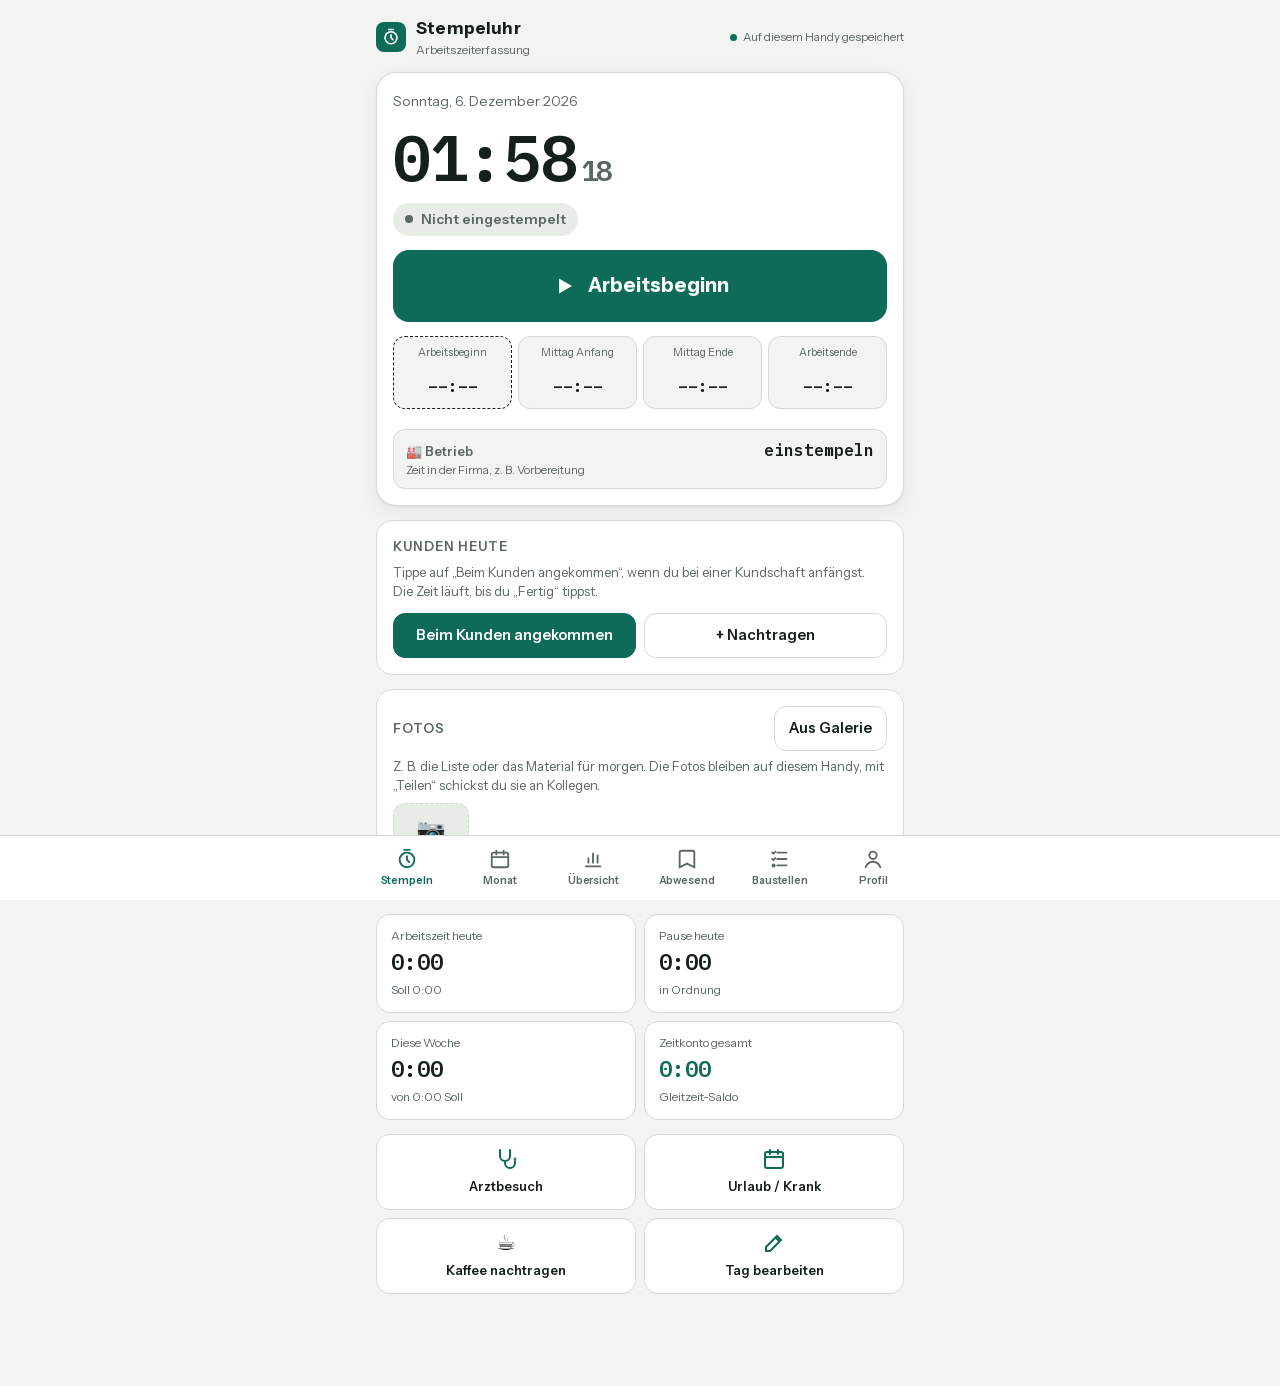
==== commit ba5ac922: "v5.3: Fotodoku pro Baustelle (nach Tagen, Art vorher/während/nachher/Mangel, Notiz, geteilt, im PDF " ====
--- a/docs/index.html
+++ b/docs/index.html
@@ -481,6 +481,21 @@
 .ks-foto.big img { width: 220%; max-width: none; }
 .ks-foto .zoom { position: sticky; left: 8px; bottom: 8px; display: inline-block; margin: -38px 0 8px 8px; padding: 4px 10px; border-radius: 999px; background: rgba(0,0,0,.6); color: #fff; font-size: 12px; pointer-events: none; }
 .ks-tel { display: inline-block; margin-top: 4px; font-size: 14px; font-weight: 600; color: var(--accent); }
+
+/* Fotodoku */
+.foto-th { position: relative; }
+.ft-tag { position: absolute; left: 3px; bottom: 3px; padding: 1px 5px; border-radius: 6px; font-size: 9.5px; font-weight: 700; color: #fff; background: rgba(0,0,0,.62); line-height: 1.4; }
+.ft-tag.vorher { background: #2B5BA6; } .ft-tag.waehrend { background: #A86200; } .ft-tag.nachher { background: #0E6B57; } .ft-tag.mangel { background: #B3261E; }
+.ft-note { position: absolute; right: 3px; top: 3px; font-size: 11px; background: rgba(0,0,0,.55); border-radius: 6px; padding: 0 3px; }
+.fd-tags { display: flex; flex-wrap: wrap; gap: 6px; }
+.fd-tags button { border: 1px solid var(--line); background: var(--surface); color: var(--ink); border-radius: 999px; padding: 7px 12px; font-size: 13.5px; font-weight: 600; }
+.fd-tags button[aria-pressed="true"] { background: var(--ink); color: var(--surface); border-color: var(--ink); }
+.fd-day { font-size: 13px; font-weight: 700; color: var(--muted); text-transform: uppercase; letter-spacing: .05em; margin: 16px 0 8px; }
+.fd-item { margin-bottom: 14px; }
+.fd-item img { width: 100%; border-radius: 12px; display: block; border: 1px solid var(--line); background: var(--surface-2); min-height: 120px; }
+.fd-cap { font-size: 13px; color: var(--muted); margin-top: 5px; display: flex; flex-wrap: wrap; gap: 6px; align-items: center; }
+.fd-note { font-size: 14.5px; margin-top: 3px; white-space: pre-wrap; }
+.lnk { border: 0; background: none; color: var(--accent); font: inherit; font-weight: 700; padding: 0; text-transform: none; letter-spacing: 0; }
 </style>
 
 </head><body>
@@ -868,7 +883,7 @@
 const nurStd = () => S.settings.erfassung === "stunden";
 /* Funktionen im Profil ein-/ausblendbar (Standard: alles an). Ausblenden löscht keine Daten. */
 const FUNKTIONEN = { baust: "Baustellen (offene Arbeiten)", fotos: "Fotos pro Tag", mittag: "Mittagspause stempeln", kaffee: "Kaffeepause", betrieb: "Betrieb einstempeln", kunden: "Kunden", km: "Kilometer", projekt: "Projekt / Kostenstelle", verdienst: "Verdienst im Monat" };
-const APP_VER = "5.2";
+const APP_VER = "5.3";
 const on = k => (S.settings.zeigen || {})[k] !== false;
 /* "8", "7,5", "7.25", "7:30" → Minuten (null wenn ungültig) */
 function parseStd(v) {
@@ -1029,7 +1044,11 @@
   return fotoDbP;
 }
 async function fotoTx(mode, fn) { const db = await fotoDb(); return new Promise((res, rej) => { const tx = db.transaction("fotos", mode), st = tx.objectStore("fotos"); const r = fn(st); tx.oncomplete = () => res(r && r.result); tx.onerror = () => rej(tx.error); tx.onabort = () => rej(tx.error || new Error("abgebrochen")); }); }
-const fotoOk = l => (l || []).filter(f => !f.del && !f.need).sort((a, b) => a.at - b.at);
+const fotoCap = f => f.cap || f.at;
+const fotoOk = l => (l || []).filter(f => !f.del && !f.need).sort((a, b) => fotoCap(a) - fotoCap(b));
+const FT = { vorher: "Vorher", waehrend: "Während", nachher: "Nachher", mangel: "Mangel" };
+// Notiz/Art ändern: Aufnahmezeit bleibt, Änderungszeit geht weiter (für den Abgleich)
+async function fotoMeta(id, ch) { const f = await fotoGet(id); if (!f) return null; const n = { ...f, cap: fotoCap(f), ...ch, at: nextAt(f.at) }; await fotoPut(n); if (n.k) { tmFotoDirty(id); tmSoon(); } return n; }
 const fotoList = ds => fotoTx("readonly", st => st.index("ds").getAll(ds)).then(fotoOk);
 const fotoListK = k => fotoTx("readonly", st => st.index("k").getAll(k)).then(fotoOk);
 const fotoGet = id => fotoTx("readonly", st => st.get(id));
@@ -1100,7 +1119,7 @@
   for (const el of document.querySelectorAll(all ? ".foto-strip" : ".foto-strip:not([data-done])")) {
     el.dataset.done = "1";
     const ds = el.dataset.fds, fk = el.dataset.fk, list = await (fk ? fotoListK(fk) : fotoList(ds)).catch(() => []);
-    el.innerHTML = list.map(f => { let u = thumbUrls.get(f.id); if (!u) { u = URL.createObjectURL(fotoBlob(f)); thumbUrls.set(f.id, u); } return `<button type="button" class="foto-th" data-act="fotoview" data-id="${esc(f.id)}" aria-label="Foto ansehen"><img src="${u}" alt=""></button>`; }).join("")
+    el.innerHTML = list.map(f => { let u = thumbUrls.get(f.id); if (!u) { u = URL.createObjectURL(fotoBlob(f)); thumbUrls.set(f.id, u); } return `<button type="button" class="foto-th" data-act="fotoview" data-id="${esc(f.id)}" aria-label="Foto ansehen${f.tag ? " (" + FT[f.tag] + ")" : ""}"><img src="${u}" alt="">${f.tag ? `<span class="ft-tag ${f.tag}">${FT[f.tag]}</span>` : ""}${f.note ? `<span class="ft-note">📝</span>` : ""}</button>`; }).join("")
       + (el.dataset.add === "1" ? `<button type="button" class="foto-th foto-add" data-act="fotoadd" data-ds="${ds}"${fk ? ` data-k="${esc(fk)}"` : ""} aria-label="Foto hinzufügen">📷<span>Foto</span></button>${fk ? `<button type="button" class="foto-th foto-add" data-act="fotogal" data-ds="${ds}" data-k="${esc(fk)}" aria-label="Foto aus Galerie">🖼️<span>Galerie</span></button>` : ""}` : "")
       + (!list.length && el.dataset.add !== "1" ? `<span class="hint">Keine Fotos.</span>` : "");
   }
@@ -1111,13 +1130,30 @@
   }
 }
 new MutationObserver(() => { if (document.querySelector(".foto-strip:not([data-done]),.foto-vortag:not([data-done])")) hydrateFotos(); }).observe(document.body, { childList: true, subtree: true });
-async function openFoto(id) {
+async function openFoto(id, back) {
   const f = await fotoGet(id); if (!f) return;
   const u = thumbUrls.get(id) || URL.createObjectURL(fotoBlob(f)); thumbUrls.set(id, u);
-  openSheet(`<h3>Foto vom ${fmtShort(f.ds)} ${f.ds.slice(0, 4)}</h3><p class="sub">Aufgenommen ${new Date(f.at).toLocaleTimeString("de-AT", { hour: "2-digit", minute: "2-digit" })} Uhr${f.k ? ` · ${esc(f.kname || f.k)}` : ""}${f.by && f.by !== myName() ? ` · von ${esc(f.by)}` : ""}</p>
+  openSheet(`<h3>Foto vom ${fmtShort(f.ds)} ${f.ds.slice(0, 4)}</h3><p class="sub">Aufgenommen ${new Date(fotoCap(f)).toLocaleTimeString("de-AT", { hour: "2-digit", minute: "2-digit" })} Uhr${f.k ? ` · ${esc(f.kname || f.k)}` : ""}${f.by && f.by !== myName() ? ` · von ${esc(f.by)}` : ""}</p>
     <img class="foto-big" src="${u}" alt="Foto vom ${fmtShort(f.ds)}">
+    <div class="field" style="margin-top:12px"><label>Art des Fotos</label><div class="fd-tags">${Object.entries(FT).map(([k, l]) => `<button type="button" data-act="fototag" data-id="${esc(id)}" data-t="${k}" data-back="${esc(back || "")}" aria-pressed="${f.tag === k}">${l}</button>`).join("")}</div></div>
+    <div class="field"><label for="fd-note">Notiz zum Foto</label><textarea id="fd-note" placeholder="z. B. Wasserschaden hinter Küchenzeile, Maße 2,40 m">${esc(f.note || "")}</textarea></div>
+    <button class="btn" style="width:100%;margin-bottom:10px" data-act="fotonote" data-id="${esc(id)}" data-back="${esc(back || "")}">Notiz speichern</button>
     <div class="sheet-actions"><button class="btn primary grow" data-act="fotoshare" data-id="${esc(id)}">Teilen</button><button class="btn grow" data-act="fotodel" data-id="${esc(id)}" style="color:var(--danger)">Löschen</button></div>
-    <button class="btn ghost" style="width:100%" data-act="closesheet-btn">Schließen</button>`);
+    ${back ? `<button class="btn ghost" style="width:100%" data-act="fotodoku" data-k="${esc(back)}">← Zurück zur Fotodoku</button>` : `<button class="btn ghost" style="width:100%" data-act="closesheet-btn">Schließen</button>`}`);
+}
+/* Fotodoku einer Baustelle: alle Fotos nach Tag, mit Art und Notiz */
+async function openFotoDoku(k, flt) {
+  const all = await fotoListK(k).catch(() => []), list = flt ? all.filter(f => f.tag === flt) : all, label = bsLabelOf(k, (bsAll()[k] || {}).name);
+  const days = []; for (const f of list) { const d = days[days.length - 1]; if (d && d.ds === f.ds) d.l.push(f); else days.push({ ds: f.ds, l: [f] }); }
+  let mb = ""; try { if (navigator.storage && navigator.storage.estimate) { const e = await navigator.storage.estimate(); mb = `Fotos und Daten der App belegen ca. ${dn(Math.round((e.usage || 0) / 1e5) / 10)} MB am Handy.`; } } catch (e) {}
+  const url = f => { let u = thumbUrls.get(f.id); if (!u) { u = URL.createObjectURL(fotoBlob(f)); thumbUrls.set(f.id, u); } return u; };
+  openSheet(`<h3>📸 Fotodoku</h3><p class="sub">${esc(label)} · ${all.length} Foto${all.length === 1 ? "" : "s"}${days.length ? ` · ${fmtShort(all[0].ds)} – ${fmtShort(all[all.length - 1].ds)}` : ""}</p>
+    <div class="fd-tags" style="margin-bottom:6px"><button type="button" data-act="fotodoku" data-k="${esc(k)}" data-f="" aria-pressed="${!flt}">Alle</button>${Object.entries(FT).map(([t, l]) => { const n = all.filter(f => f.tag === t).length; return `<button type="button" data-act="fotodoku" data-k="${esc(k)}" data-f="${t}" aria-pressed="${flt === t}">${l}${n ? ` (${n})` : ""}</button>`; }).join("")}</div>
+    ${days.length ? days.map(d => `<div class="fd-day">${fmtShort(d.ds)} ${d.ds.slice(0, 4)} · ${d.l.length} Foto${d.l.length === 1 ? "" : "s"}</div>${d.l.map(f => `<div class="fd-item"><button type="button" style="border:0;padding:0;background:none;width:100%;display:block" data-act="fotoview" data-id="${esc(f.id)}" data-back="${esc(k)}"><img src="${url(f)}" alt="Foto vom ${fmtShort(f.ds)}" loading="lazy"></button>
+      <div class="fd-cap">${f.tag ? `<span class="ft-tag ${f.tag}" style="position:static">${FT[f.tag]}</span>` : ""}<span>${new Date(fotoCap(f)).toLocaleTimeString("de-AT", { hour: "2-digit", minute: "2-digit" })} Uhr${f.by ? ` · ${esc(f.by)}` : ""}</span></div>${f.note ? `<div class="fd-note">${esc(f.note)}</div>` : ""}</div>`).join("")}`).join("")
+      : `<div class="empty">${flt ? "Keine Fotos mit dieser Art." : "Noch keine Fotos bei dieser Baustelle. Im Reiter Baustellen mit 📷 aufnehmen."}</div>`}
+    ${mb ? `<p class="hint">${mb}</p>` : ""}
+    <div class="sheet-actions"><button class="btn primary grow" data-act="bspdf" data-k="${esc(k)}">📄 Als PDF teilen</button><button class="btn grow" data-act="closesheet-btn">Schließen</button></div>`);
 }
 function fotoCard(ds) {
   if (!on("fotos")) return "";
@@ -1932,7 +1968,7 @@
     ${c.open.map(it => row(c, it)).join("")}${addLine(c, "todo", "Neue Zeile …")}
     <div class="bs-lbl">Material fürs nächste Mal</div>
     ${c.mat.map(it => row(c, it)).join("")}${addLine(c, "mat", "Material …")}
-    ${on("fotos") && !window.AndroidBridge ? `<div class="bs-lbl">Fotos</div>${fotoStripK(c.key)}` : ""}
+    ${on("fotos") && !window.AndroidBridge ? `<div class="bs-lbl" style="display:flex;justify-content:space-between;align-items:center">Fotos <button class="lnk" data-act="fotodoku" data-k="${esc(c.key)}">📸 Fotodoku</button></div>${fotoStripK(c.key)}` : ""}
     <div class="bs-lbl">Zeichnungen</div>
     <div class="sk-thumbs">${c.sk.map(x => `<button type="button" class="sk-th" data-act="skopen" data-k="${esc(c.key)}" data-id="${esc(x.id)}" aria-label="Zeichnung öffnen"><img src="${skThumb(x)}" alt=""></button>`).join("")}<button type="button" class="sk-th sk-new" data-act="skopen" data-k="${esc(c.key)}" aria-label="Neue Zeichnung"><span>+</span>Zeichnung</button></div>
     <div class="bs-foot" style="justify-content:stretch"><button class="btn grow" data-act="bspdf" data-k="${esc(c.key)}">📄 Als PDF teilen</button></div>
@@ -2030,8 +2066,9 @@
   const loc = await fotoGet(r.id).catch(() => null);
   if (loc && (loc.at || 0) > r.at) return false;
   if (r.geloescht) { if (loc && !loc.del) { await fotoPut({ id: r.id, ds: loc.ds, k: r.knr, at: r.at, del: true, p: r.at }); return true; } return false; }
-  if (loc && !loc.need) { if (loc.p !== r.at) await fotoPut({ ...loc, p: r.at }); return false; }
-  await fotoPut({ id: r.id, ds: (r.daten || {}).ds || todayDs(), at: r.at, k: r.knr, kname: r.kname || "", by: r.von || "", type: "image/jpeg", need: true, p: r.at });
+  const d = r.daten || {}, meta = { cap: d.cap || undefined, note: d.note || "", tag: d.tag || "" };
+  if (loc && !loc.need) { if (loc.at === r.at) { if (loc.p !== r.at) await fotoPut({ ...loc, p: r.at }); return false; } await fotoPut({ ...loc, ...meta, at: r.at, p: r.at, bp: tmCode() }); return true; }
+  await fotoPut({ id: r.id, ds: d.ds || todayDs(), at: r.at, k: r.knr, kname: r.kname || "", by: r.von || "", type: "image/jpeg", need: true, p: r.at, ...meta });
   return true;
 }
 async function fotoForUpload(f) {
@@ -2056,9 +2093,9 @@
     for (const id of fl) {
       const f = await fotoGet(id).catch(() => null);
       if (f && f.k) {
-        const row = { id, art: "foto", knr: f.k, kname: f.kname || bsLabelOf(f.k, ""), daten: { ds: f.ds }, von: f.by || myName(), at: f.at, geloescht: !!f.del };
-        if (!f.del && !f.need) row.bild = await fotoForUpload(f);
-        await sbRpc("su_push", { code, zeilen: [row] }); await fotoPut({ ...f, p: f.at }); pushed++;
+        const row = { id, art: "foto", knr: f.k, kname: f.kname || bsLabelOf(f.k, ""), daten: { ds: f.ds, cap: fotoCap(f), note: f.note || "", tag: f.tag || "" }, von: f.by || myName(), at: f.at, geloescht: !!f.del };
+        if (!f.del && !f.need && f.bp !== code) row.bild = await fotoForUpload(f);
+        await sbRpc("su_push", { code, zeilen: [row] }); await fotoPut({ ...f, p: f.at, ...(f.del || f.need ? {} : { bp: code }) }); pushed++;
       }
       tmSetState({ fotos: (tmState().fotos || []).filter(x => x !== id) });
     }
@@ -2075,7 +2112,7 @@
     const need = await fotoTx("readonly", st => st.getAll()).then(l => (l || []).filter(f => f.need && !f.del).slice(0, 12)).catch(() => []);
     for (const f of need) {
       const url = await sbRpc("su_bild", { code, eid: f.id });
-      if (typeof url === "string" && url.startsWith("data:")) { const buf = await (await fetch(url)).arrayBuffer(); await fotoPut({ ...f, data: buf, need: false, type: url.slice(5, url.indexOf(";")) || "image/jpeg" }); changed = true; }
+      if (typeof url === "string" && url.startsWith("data:")) { const buf = await (await fetch(url)).arrayBuffer(); await fotoPut({ ...f, data: buf, need: false, bp: code, type: url.slice(5, url.indexOf(";")) || "image/jpeg" }); changed = true; }
     }
     tmSetState({ last: Date.now(), err: "" });
     if (manual) toast(`Abgeglichen: ${pushed} gesendet, ${pulled} empfangen.`);
@@ -2151,12 +2188,13 @@
   };
   const images = async (list, title, draw) => {
     if (!list.length) return; heading(title, list.length);
-    const colW = (R - L - 40) / 2;
+    const colW = (R - L - 40) / 2, capH = draw.cap ? 62 : 0;
     for (let i = 0; i < list.length; i += 2) {
-      const pair = list.slice(i, i + 2), dims = await Promise.all(pair.map(draw.size)), rowH = Math.max(...dims.map(d => colW * d.h / d.w)) + 20;
-      need(Math.min(rowH, H - 300)); const h0 = Math.min(rowH - 20, H - y - 90);
-      for (let j = 0; j < pair.length; j++) { const d = dims[j], k = Math.min(colW / d.w, h0 / d.h); await draw.paint(pair[j], L + j * (colW + 40), y, d.w * k, d.h * k); g.strokeStyle = "#CCC"; g.lineWidth = 1.5; g.strokeRect(L + j * (colW + 40), y, d.w * k, d.h * k); }
-      y += h0 + 30;
+      const pair = list.slice(i, i + 2), dims = await Promise.all(pair.map(draw.size)), rowH = Math.max(...dims.map(d => colW * d.h / d.w)) + 20 + capH;
+      need(Math.min(rowH, H - 300)); const h0 = Math.min(rowH - 20 - capH, H - y - 90 - capH);
+      for (let j = 0; j < pair.length; j++) { const d = dims[j], k = Math.min(colW / d.w, h0 / d.h), px = L + j * (colW + 40); await draw.paint(pair[j], px, y, d.w * k, d.h * k); g.strokeStyle = "#CCC"; g.lineWidth = 1.5; g.strokeRect(px, y, d.w * k, d.h * k);
+        if (draw.cap) { const [a, b] = draw.cap(pair[j]); g.fillStyle = "#333"; g.font = F(600, 20); g.fillText(fitW(a, colW), px, y + d.h * k + 26); if (b) { g.fillStyle = "#666"; g.font = F(400, 19); g.fillText(fitW(b, colW), px, y + d.h * k + 52); } } }
+      y += h0 + 30 + capH;
     }
   };
   newPage();
@@ -2171,7 +2209,8 @@
   const bmp = new Map();
   const getBmp = async f => { if (!bmp.has(f.id)) bmp.set(f.id, await fotoDecode(fotoBlob(f)).catch(() => null)); return bmp.get(f.id); };
   await images(fotos, "Fotos", { size: async f => { const b = await getBmp(f); return b ? { w: b.naturalWidth || b.width, h: b.naturalHeight || b.height } : { w: 4, h: 3 }; },
-    paint: async (f, px, py, w, h) => { const b = await getBmp(f); if (b) g.drawImage(b, px, py, w, h); else { g.fillStyle = "#EEE"; g.fillRect(px, py, w, h); } } });
+    paint: async (f, px, py, w, h) => { const b = await getBmp(f); if (b) g.drawImage(b, px, py, w, h); else { g.fillStyle = "#EEE"; g.fillRect(px, py, w, h); } },
+    cap: f => [`${fmtShort(f.ds)} ${new Date(fotoCap(f)).toLocaleTimeString("de-AT", { hour: "2-digit", minute: "2-digit" })}${f.tag ? " · " + FT[f.tag] : ""}${f.by ? " · " + f.by : ""}`, (f.note || "").replace(/\s+/g, " ")] });
   for (const b of bmp.values()) if (b && b.close) b.close();
   const jpegs = [];
   for (const c of pages) {
@@ -2981,7 +3020,10 @@
     case "kszoom": el.classList.toggle("big"); break;
     case "fotoadd": ksFotoFor = null; fotoTarget = el.dataset.ds; fotoTargetK = el.dataset.k || fotoAutoK(el.dataset.ds); $("foto-cam").click(); break;
     case "fotogal": ksFotoFor = null; fotoTarget = el.dataset.ds; fotoTargetK = el.dataset.k || fotoAutoK(el.dataset.ds); $("foto-file").click(); break;
-    case "fotoview": openFoto(el.dataset.id); break;
+    case "fotoview": openFoto(el.dataset.id, el.dataset.back); break;
+    case "fotodoku": openFotoDoku(el.dataset.k, el.dataset.f || ""); break;
+    case "fototag": { const f = await fotoGet(el.dataset.id); if (!f) break; const note = $("fd-note") ? $("fd-note").value.trim() : f.note; await fotoMeta(el.dataset.id, { tag: f.tag === el.dataset.t ? "" : el.dataset.t, note }); hydrateFotos(true); openFoto(el.dataset.id, el.dataset.back); break; }
+    case "fotonote": { await fotoMeta(el.dataset.id, { note: $("fd-note").value.trim() }); hydrateFotos(true); toast("Notiz gespeichert."); if (el.dataset.back) openFotoDoku(el.dataset.back); else closeSheet(); break; }
     case "tmsync": tmSync(true); break;
     case "appupdate": { el.disabled = true; el.textContent = "Wird aktualisiert …";
       try { if (navigator.serviceWorker) for (const r of await navigator.serviceWorker.getRegistrations()) await r.unregister(); if (window.caches) for (const k of await caches.keys()) await caches.delete(k); } catch (x) {}
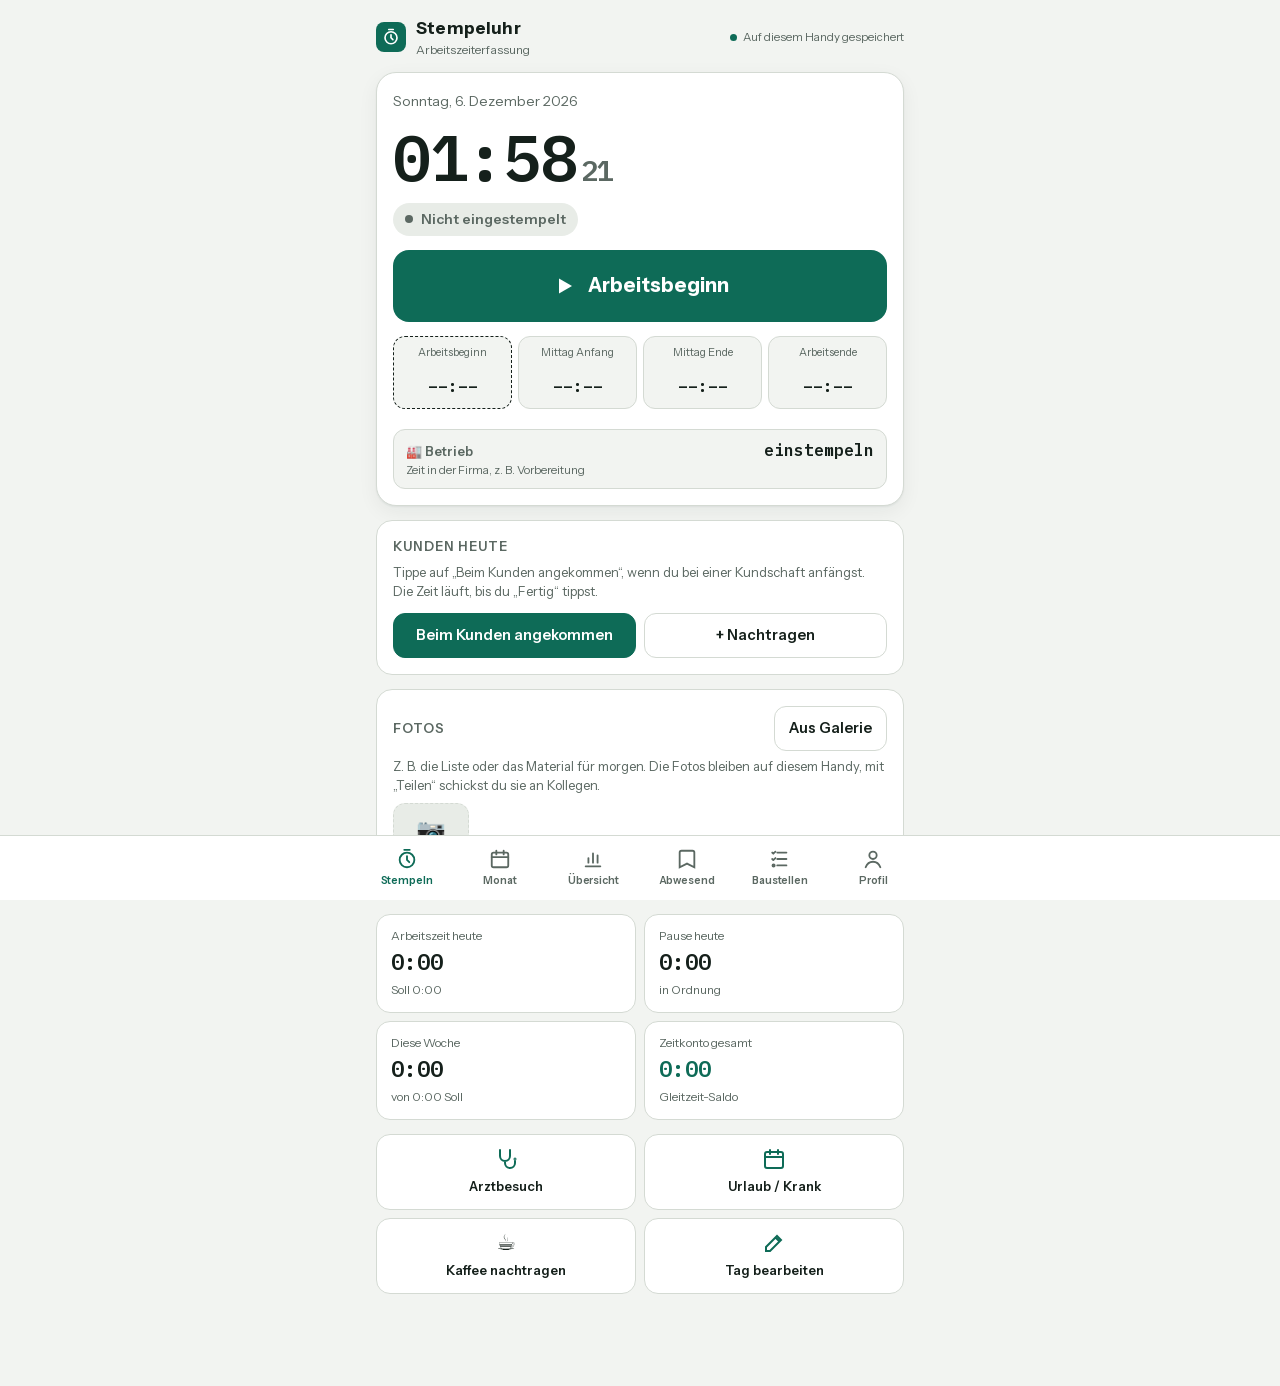
==== commit 9c4d12ef: "v5.4: Kundendatenblatt per Texterkennung am Handy auslesen (tesseract.js 5.1.1, Deutsch, offline nac" ====
--- a/docs/index.html
+++ b/docs/index.html
@@ -496,6 +496,13 @@
 .fd-cap { font-size: 13px; color: var(--muted); margin-top: 5px; display: flex; flex-wrap: wrap; gap: 6px; align-items: center; }
 .fd-note { font-size: 14.5px; margin-top: 3px; white-space: pre-wrap; }
 .lnk { border: 0; background: none; color: var(--accent); font: inherit; font-weight: 700; padding: 0; text-transform: none; letter-spacing: 0; }
+
+.ocr-lines { display: flex; flex-wrap: wrap; gap: 6px; margin-top: 8px; }
+.ocr-lines button { border: 1px solid var(--line); background: var(--surface); color: var(--ink); border-radius: 8px; padding: 6px 9px; font-size: 13.5px; text-align: left; }
+.ocr-box { border: 1px dashed var(--line); border-radius: 12px; padding: 10px 12px; margin: 0 0 12px; }
+.ocr-box summary { font-size: 13.5px; font-weight: 600; cursor: pointer; }
+.ocr-bar { height: 10px; border-radius: 999px; background: var(--surface-2); overflow: hidden; margin: 14px 0 8px; }
+.ocr-bar i { display: block; height: 100%; width: 3%; background: var(--accent); transition: width .3s; }
 </style>
 
 </head><body>
@@ -883,7 +890,7 @@
 const nurStd = () => S.settings.erfassung === "stunden";
 /* Funktionen im Profil ein-/ausblendbar (Standard: alles an). Ausblenden löscht keine Daten. */
 const FUNKTIONEN = { baust: "Baustellen (offene Arbeiten)", fotos: "Fotos pro Tag", mittag: "Mittagspause stempeln", kaffee: "Kaffeepause", betrieb: "Betrieb einstempeln", kunden: "Kunden", km: "Kilometer", projekt: "Projekt / Kostenstelle", verdienst: "Verdienst im Monat" };
-const APP_VER = "5.3";
+const APP_VER = "5.4";
 const on = k => (S.settings.zeigen || {})[k] !== false;
 /* "8", "7,5", "7.25", "7:30" → Minuten (null wenn ungültig) */
 function parseStd(v) {
@@ -2357,19 +2364,22 @@
   openSheet(`<h3>${e ? "Kunde bearbeiten" : "Neuer Kunde"}</h3><p class="sub">${v.foto ? "Vergleiche die Felder mit dem Datenblatt. Tippe auf das Foto zum Vergrößern." : e ? "Wenn sich der Name ändert, bleibt der alte als „früher“ gespeichert." : "Nummer und Name eintragen, oder das Kundendatenblatt fotografieren."}</p>
     ${v.foto ? `<div class="ks-foto" data-act="kszoom" data-id="${esc(v.foto)}"><span class="hint" style="display:block;padding:20px">Foto wird geladen …</span></div>` : ""}
     <div class="btn-row" style="margin:0 0 12px"><button class="btn grow" type="button" data-act="ksfotocam">📷 ${v.foto ? "Neu fotografieren" : "Datenblatt fotografieren"}</button><button class="btn grow" type="button" data-act="ksfotogal">Aus Galerie</button></div>
+    ${pre && pre.lines && pre.lines.length ? `<details class="ocr-box"${pre.ocr ? "" : " open"}><summary>Erkannter Text (${pre.lines.length} Zeilen)</summary><p class="hint" style="margin:6px 0 0">Erst ein Feld unten antippen, dann hier die passende Zeile. Sie wird dort eingetragen.</p><div class="ocr-lines">${pre.lines.map(l => `<button type="button" data-act="ocrline">${esc(l)}</button>`).join("")}</div></details>` : ""}
     <form class="form" id="ks-form" data-old="${esc(nr || "")}" data-from="${esc(name || "")}" data-foto="${esc(v.foto || "")}">
       <div class="grid2"><div class="field"><label for="ks-nr">Kundennummer</label><input id="ks-nr" inputmode="numeric" autocomplete="off" value="${esc(v.nr || "")}" required></div>
         <div class="field"><label for="ks-name">Name</label><input id="ks-name" autocomplete="off" value="${esc(v.name || name || "")}" required></div></div>
       ${KS_F.map(([k, l, ph]) => `<div class="field"><label for="ks-${k}">${l}</label><input id="ks-${k}" autocomplete="off" ${k === "tel" ? 'inputmode="tel"' : k === "mail" ? 'inputmode="email"' : ""} value="${esc(v[k] || "")}" placeholder="${esc(ph)}">${k === "tel" && v.tel ? `<a class="ks-tel" href="tel:${esc(v.tel.replace(/[^\d+]/g, ""))}">📞 Anrufen</a>` : ""}</div>`).join("")}
       <div class="field"><label for="ks-notiz">Notiz</label><textarea id="ks-notiz" placeholder="z. B. Schlüssel beim Nachbarn, Zufahrt über Hof">${esc(v.notiz || "")}</textarea></div>
       ${e && (e.alt || []).length ? `<p class="hint" style="margin:0">Früher: ${esc(e.alt.join(", "))}</p>` : ""}
-      ${pre && pre.ocr ? `<p class="hint" style="margin:0">✨ Einige Felder wurden aus dem Foto vorausgefüllt. Bitte prüfen.</p>` : ""}
+      ${pre && pre.ocr ? `<p class="hint" style="margin:0">✨ Felder wurden aus dem Foto vorausgefüllt. Bitte mit dem Foto vergleichen.</p>` : ""}
       <div id="ks-err" class="err" hidden></div>
       <div class="sheet-actions"><button class="btn primary grow" type="submit">Speichern</button><button class="btn grow" type="button" data-act="ksopen">Zurück</button></div>
       ${e ? `<button class="btn ghost" type="button" data-act="ksdel" data-nr="${esc(e.nr)}" style="width:100%;color:var(--danger)">Aus Kundenliste löschen</button>` : ""}
     </form>`);
   if (v.foto) ksFotoShow(v.foto);
-}
+  ksLast = null; $("ks-form").addEventListener("focusin", e => { if (e.target.id && e.target.id.startsWith("ks-")) ksLast = e.target.id; });
+}
+let ksLast = null;
 async function ksFotoShow(id) {
   const box = document.querySelector(".ks-foto"); if (!box) return;
   const f = await fotoGet(id).catch(() => null);
@@ -2385,20 +2395,57 @@
   for (const [k] of KS_F) d[k] = $("ks-" + k).value.trim();
   return { nr: f.dataset.old, name: f.dataset.from, draft: d };
 }
-/* Texterkennung nur, wenn das Handy sie eingebaut hat (ohne Internet, ohne fremden Dienst) */
+/* Texterkennung direkt am Handy (Tesseract). Das Programm (ca. 9 MB) wird beim ersten Mal geladen und
+   danach offline gehalten. Das Foto verlässt das Handy dabei nicht. */
+let ocrW = null;
+const loadScript = src => new Promise((res, rej) => { const sc = document.createElement("script"); sc.src = src; sc.onload = res; sc.onerror = () => rej(new Error("Texterkennung konnte nicht geladen werden")); document.head.appendChild(sc); });
+function ocrWorker(prog) {
+  if (!ocrW) ocrW = (async () => {
+    if (!window.Tesseract) await loadScript("ocr/tesseract.min.js");
+    return window.Tesseract.createWorker("deu", 1, { workerPath: "ocr/worker.min.js", corePath: "ocr", langPath: "ocr", gzip: true, workerBlobURL: false, logger: m => ocrProg && ocrProg(m) });
+  })().catch(e => { ocrW = null; throw e; });
+  return ocrW;
+}
+let ocrProg = null;
+// Graustufen + Kontrast, max. 2000 px: liest Fotos vom Papier deutlich besser
+async function ocrPrep(blob) {
+  const img = await fotoDecode(blob), w = img.naturalWidth || img.width, h = img.naturalHeight || img.height, k = Math.min(1, 2000 / Math.max(w, h));
+  const cv = document.createElement("canvas"); cv.width = Math.round(w * k); cv.height = Math.round(h * k);
+  const g = cv.getContext("2d"); g.filter = "grayscale(1) contrast(1.5)"; g.drawImage(img, 0, 0, cv.width, cv.height); if (img.close) img.close();
+  return cv;
+}
 async function ksOcr(blob) {
-  if (!("TextDetector" in window)) return "";
-  try { const bmp = await createImageBitmap(blob), r = await new window.TextDetector().detect(bmp); if (bmp.close) bmp.close(); return r.map(x => x.rawValue).join("\n"); } catch (e) { return ""; }
-}
+  if ("TextDetector" in window) { try { const bmp = await createImageBitmap(blob), r = await new window.TextDetector().detect(bmp); if (bmp.close) bmp.close(); if (r.length) return r.map(x => x.rawValue).join("\n"); } catch (e) {} }
+  if (window.AndroidBridge || !window.Worker || !window.WebAssembly) return { err: "Texterkennung geht nur in der Web-App (g97-97.github.io/Stempeluhr)." };
+  openSheet(`<h3>Datenblatt wird gelesen …</h3><p class="sub" id="ocr-st">Texterkennung wird gestartet</p><div class="ocr-bar"><i id="ocr-p"></i></div><p class="hint">Beim ersten Mal wird das Erkennungsprogramm geladen (ca. 9 MB, am besten im WLAN). Danach geht es auch ohne Internet. Das Foto bleibt auf deinem Handy.</p>`);
+  ocrProg = m => { const st = $("ocr-st"), pb = $("ocr-p"); if (!st) return; const t = { "loading tesseract core": "Programm wird geladen", "initializing tesseract": "Wird vorbereitet", "loading language traineddata": "Deutsch wird geladen", "initializing api": "Wird vorbereitet", "recognizing text": "Text wird erkannt" }[m.status] || "Bitte warten"; st.textContent = t + (m.progress ? ` · ${Math.round(m.progress * 100)} %` : " …"); if (pb) pb.style.width = Math.max(3, Math.round((m.status === "recognizing text" ? 50 + m.progress * 50 : (m.progress || 0) * 50))) + "%"; };
+  try { const w = await ocrWorker(), cv = await ocrPrep(blob), r = await w.recognize(cv); cv.width = cv.height = 0; return (r.data && r.data.text) || ""; }
+  catch (e) { return { err: navigator.onLine === false ? "Die Texterkennung braucht beim ersten Mal Internet. Felder bitte selbst ausfüllen oder später neu fotografieren." : `Texterkennung hat nicht geklappt (${(e && e.message) || e}).` }; }
+  finally { ocrProg = null; }
+}
+const KS_LBL = [[/^(kommission|komm|auftrag|kunden|projekt)[\w.\s-]*?(nr|nummer|no)?\.?$/i, "nr"], [/^(kunde|kundenname|name|bauherr|auftraggeber|kommission\s*name|firma)$/i, "name"],
+  [/^(stra(ß|ss)e|adresse|anschrift|baustelle|objekt)$/i, "adr"], [/^(ort|plz|plz\s*\/?\s*ort|wohnort)$/i, "adr"], [/^(ansprechpartner|kontakt|kontaktperson|ansprechperson)$/i, "kontakt"],
+  [/^(tel|telefon|tel\.?\s*nr|mobil|handy|telefonnummer)\.?$/i, "tel"], [/^(e-?mail|mail)$/i, "mail"], [/^(bemerkung|notiz|info|hinweis|anmerkung)$/i, "notiz"]];
+const ocrStrip = l => l.replace(/^[^:]{2,30}:\s*/, "");
 function ksGuess(text) {
-  const g = {}, lines = String(text || "").split(/\n/).map(l => l.trim()).filter(Boolean);
+  const g = {}, lines = String(text || "").split(/\n/).map(l => l.replace(/\s+/g, " ").trim()).filter(Boolean);
   if (!lines.length) return g;
+  // 1. "Bezeichnung: Wert"
+  for (const l of lines) {
+    const m = l.match(/^([^:]{2,30}):\s*(.+)$/); if (!m) continue;
+    const hit = KS_LBL.find(([re]) => re.test(m[1].trim())); if (!hit) continue;
+    const f = hit[1], v = m[2].trim();
+    if (f === "nr") { const n = v.match(/\d{3,10}/); if (n && !g.nr) g.nr = n[0]; }
+    else if (f === "adr" || f === "notiz") g[f] = g[f] ? g[f] + ", " + v : v;
+    else if (!g[f]) g[f] = v;
+  }
+  // 2. Ohne Bezeichnung erkennen
   const all = lines.join("\n");
-  const nr = all.match(/(?:Kommission|Komm\.?|Auftrag|Kunden)[^\d\n]{0,20}(\d{4,6})/i) || all.match(/\b(2\d{4})\b/); if (nr) g.nr = nr[1];
-  const mail = all.match(/[\w.+-]+@[\w-]+\.[\w.]+/); if (mail) g.mail = mail[0];
-  const tel = all.match(/(?:Tel|Telefon|Mobil|Handy)[.:\s]*(\+?[\d][\d \/-]{6,}\d)/i) || all.match(/(\+43[\d \/-]{6,}\d|\b0\d{2,4}[ \/-]?\d{3,}[\d \/-]*\d)/); if (tel) g.tel = tel[1].trim();
-  const adr = lines.find(l => /\b\d{4}\s+[A-ZÄÖÜ][a-zäöüß]/.test(l)); if (adr) { const i = lines.indexOf(adr), prev = lines[i - 1]; g.adr = prev && /\d/.test(prev) && !/@/.test(prev) && prev !== (tel && tel[0]) ? `${prev}, ${adr}` : adr; }
-  const name = all.match(/(?:Kunde|Name|Bauherr|Kommission\s*Name)[:\s]+([^\n]{3,50})/i); if (name) g.name = name[1].trim();
+  if (!g.nr) { const nr = all.match(/(?:Kommission|Komm\.?|Auftrag|Kunden)[^\d\n]{0,20}(\d{4,6})/i) || all.match(/\b(2\d{4})\b/); if (nr) g.nr = nr[1]; }
+  if (!g.mail) { const mail = all.match(/[\w.+-]+@[\w-]+\.[\w.]+/); if (mail) g.mail = mail[0]; }
+  if (!g.tel) { const tel = all.match(/(\+43[\d \/-]{6,}\d|\b0\d{2,4}[ \/-]?\d{3,}[\d \/-]*\d)/); if (tel) g.tel = tel[1].trim(); }
+  if (!g.adr) { const adr = lines.find(l => /\b\d{4}\s+[A-ZÄÖÜ][a-zäöüß]/.test(l)); if (adr) { const i = lines.indexOf(adr), prev = lines[i - 1]; g.adr = prev && /\d/.test(prev) && !/@/.test(prev) && !/^\+?0\d/.test(prev) ? `${ocrStrip(prev)}, ${ocrStrip(adr)}` : ocrStrip(adr); } }
+  if (g.mail) g.mail = g.mail.replace(/\s+/g, "");
   return g;
 }
 async function ksFotoFiles(files) {
@@ -2409,9 +2456,11 @@
     const blob = await fotoShrink(file), data = await blob.arrayBuffer(), at = Date.now(), id = `kd-${at}-${Math.random().toString(36).slice(2, 8)}`;
     await fotoPut({ id, ds: "kunde", at, type: blob.type || "image/jpeg", data });
     const old = ctx.draft.foto; if (old && old !== id && !(Object.values(kstamm()).some(e => e.foto === old))) fotoTx("readwrite", st => st.delete(old)).catch(() => {});
-    const guess = ksGuess(await ksOcr(blob)), pre = { ...ctx.draft, foto: id };
+    const res = await ksOcr(blob), text = typeof res === "string" ? res : "", guess = ksGuess(text), pre = { ...ctx.draft, foto: id };
     let used = false; for (const [k, val] of Object.entries(guess)) if (val && !pre[k]) { pre[k] = val; used = true; }
     if (used) pre.ocr = true;
+    pre.lines = text.split(/\n/).map(l => l.replace(/\s+/g, " ").trim()).filter(l => l.length > 1 && /[A-Za-zÄÖÜäöü0-9]{2}/.test(l)).slice(0, 40);
+    if (res && res.err) toast(res.err); else if (!pre.lines.length) toast("Auf dem Foto wurde kein Text erkannt. Bitte gerade und scharf fotografieren.");
     openKsEdit(ctx.nr, ctx.name, pre);
   } catch (e) { toast(`Foto konnte nicht gespeichert werden (${(e && e.message) || "Fehler"}).`); }
 }
@@ -3018,6 +3067,13 @@
     case "ksfotocam": ksFotoFor = ksDraft(); $("foto-cam").click(); break;
     case "ksfotogal": ksFotoFor = ksDraft(); $("foto-file").click(); break;
     case "kszoom": el.classList.toggle("big"); break;
+    case "ocrline": { const f = ksLast && $(ksLast); if (!f) { toast("Zuerst unten ein Feld antippen (z. B. Adresse), dann die Zeile."); break; }
+      const t = ocrStrip(el.textContent.trim());
+      if (ksLast === "ks-nr") f.value = (t.match(/\d{3,10}/) || [t])[0];
+      else if (f.tagName === "TEXTAREA") f.value = f.value ? f.value + "\n" + t : t;
+      else f.value = f.dataset.ocr === "1" && f.value ? f.value + ", " + t : t;
+      f.dataset.ocr = "1";
+      el.style.opacity = ".45"; break; }
     case "fotoadd": ksFotoFor = null; fotoTarget = el.dataset.ds; fotoTargetK = el.dataset.k || fotoAutoK(el.dataset.ds); $("foto-cam").click(); break;
     case "fotogal": ksFotoFor = null; fotoTarget = el.dataset.ds; fotoTargetK = el.dataset.k || fotoAutoK(el.dataset.ds); $("foto-file").click(); break;
     case "fotoview": openFoto(el.dataset.id, el.dataset.back); break;
@@ -3026,7 +3082,7 @@
     case "fotonote": { await fotoMeta(el.dataset.id, { note: $("fd-note").value.trim() }); hydrateFotos(true); toast("Notiz gespeichert."); if (el.dataset.back) openFotoDoku(el.dataset.back); else closeSheet(); break; }
     case "tmsync": tmSync(true); break;
     case "appupdate": { el.disabled = true; el.textContent = "Wird aktualisiert …";
-      try { if (navigator.serviceWorker) for (const r of await navigator.serviceWorker.getRegistrations()) await r.unregister(); if (window.caches) for (const k of await caches.keys()) await caches.delete(k); } catch (x) {}
+      try { if (navigator.serviceWorker) for (const r of await navigator.serviceWorker.getRegistrations()) await r.unregister(); if (window.caches) for (const k of await caches.keys()) if (!k.startsWith("stempeluhr-ocr")) await caches.delete(k); } catch (x) {}
       location.replace(location.pathname + "?v=" + Date.now()); break; }
     case "bspdf": { const key = el.dataset.k, label = bsLabelByKey(key); el.disabled = true; el.textContent = "PDF wird erstellt …";
       try { const pdf = await baustPdf(key, label); await shareOrSave(`Baustelle_${label.replace(/[^\wäöüÄÖÜß-]+/g, "_").replace(/_+/g, "_").slice(0, 50)}_${todayDs()}.pdf`, pdf, `Baustelle ${label}`); }
